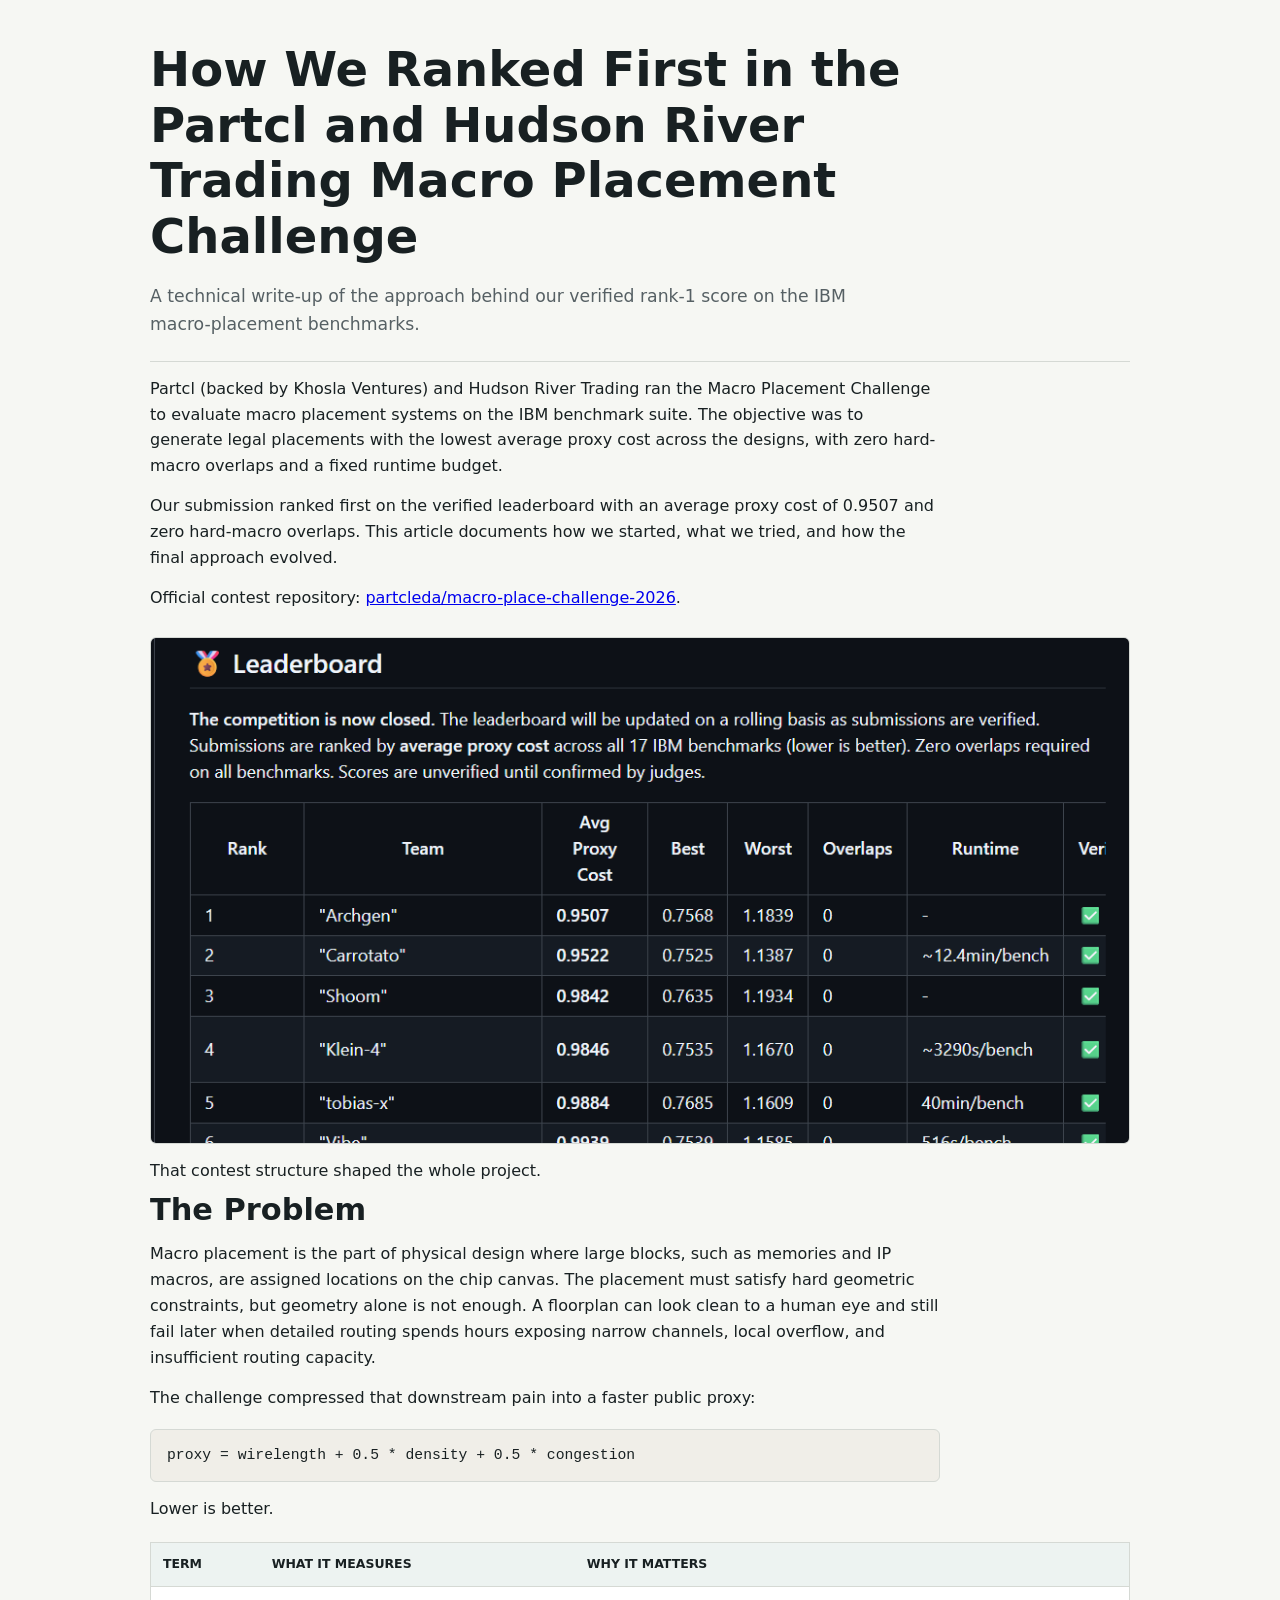
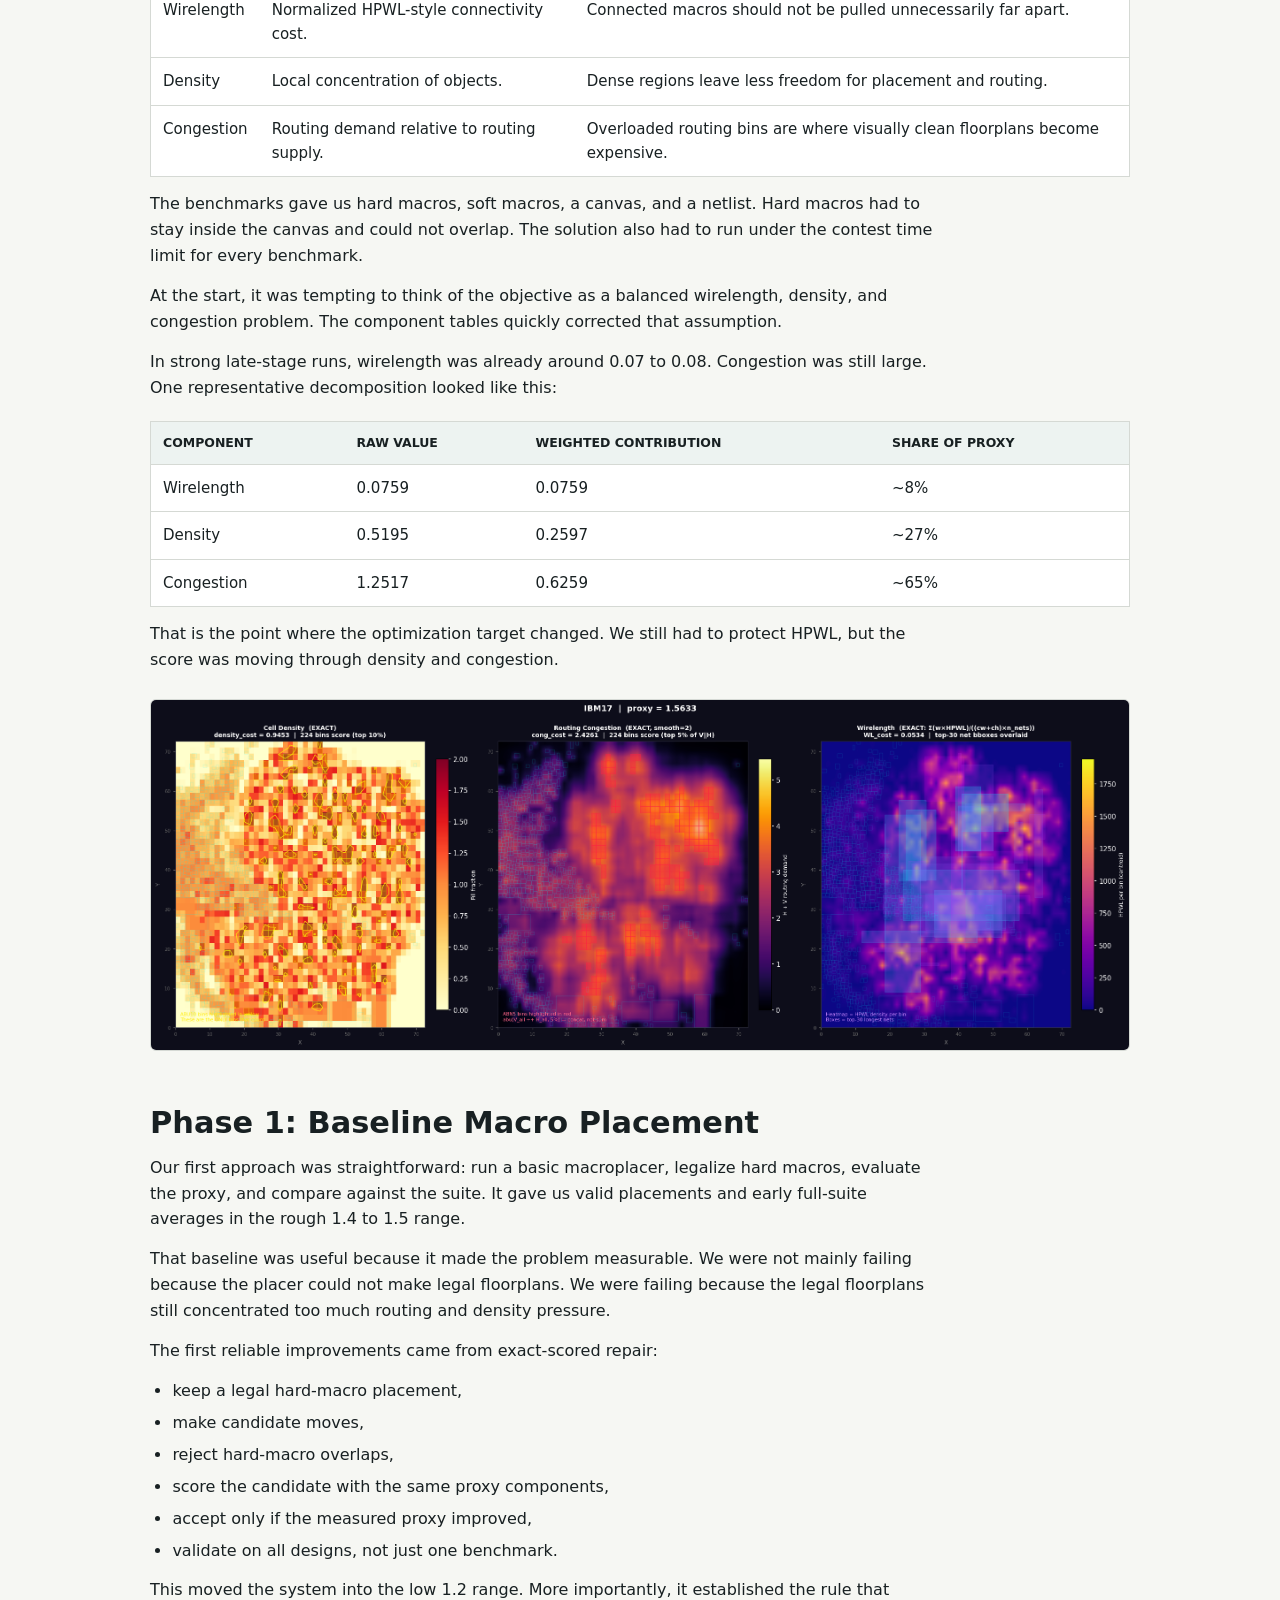
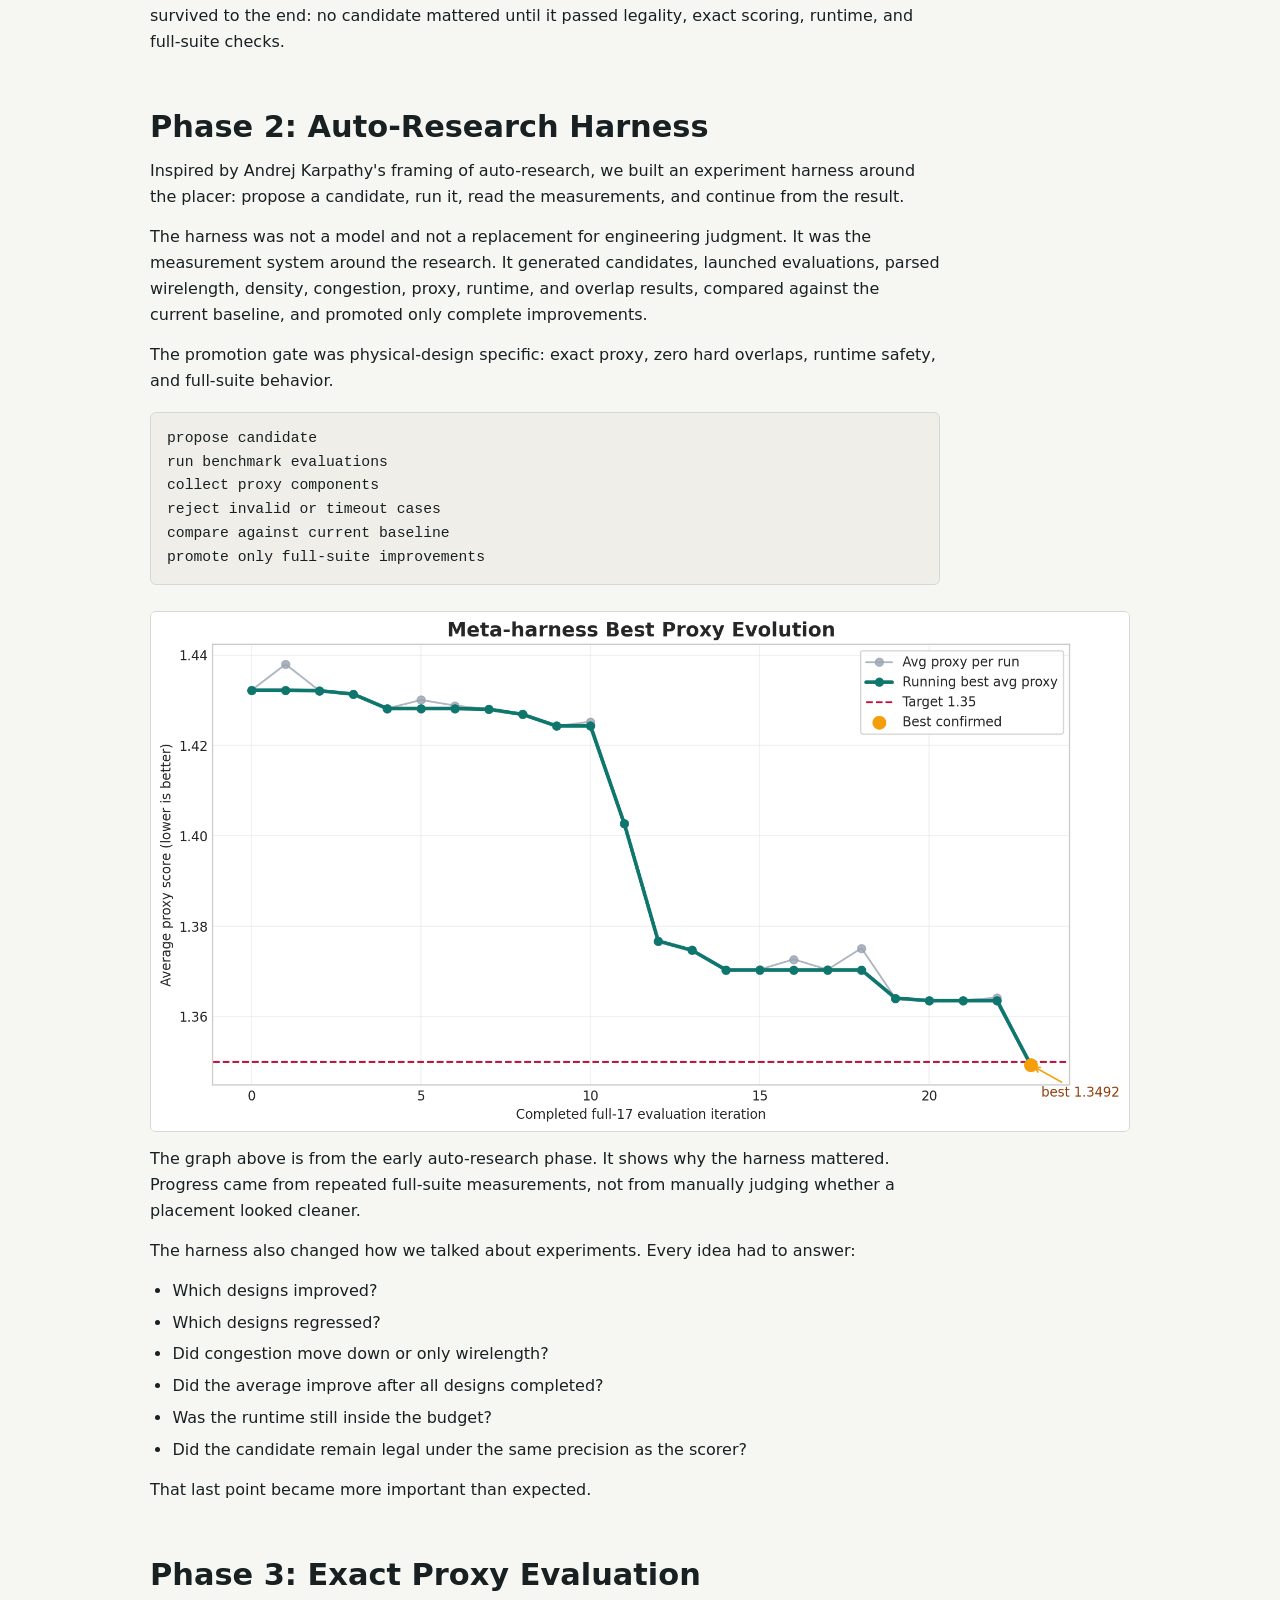
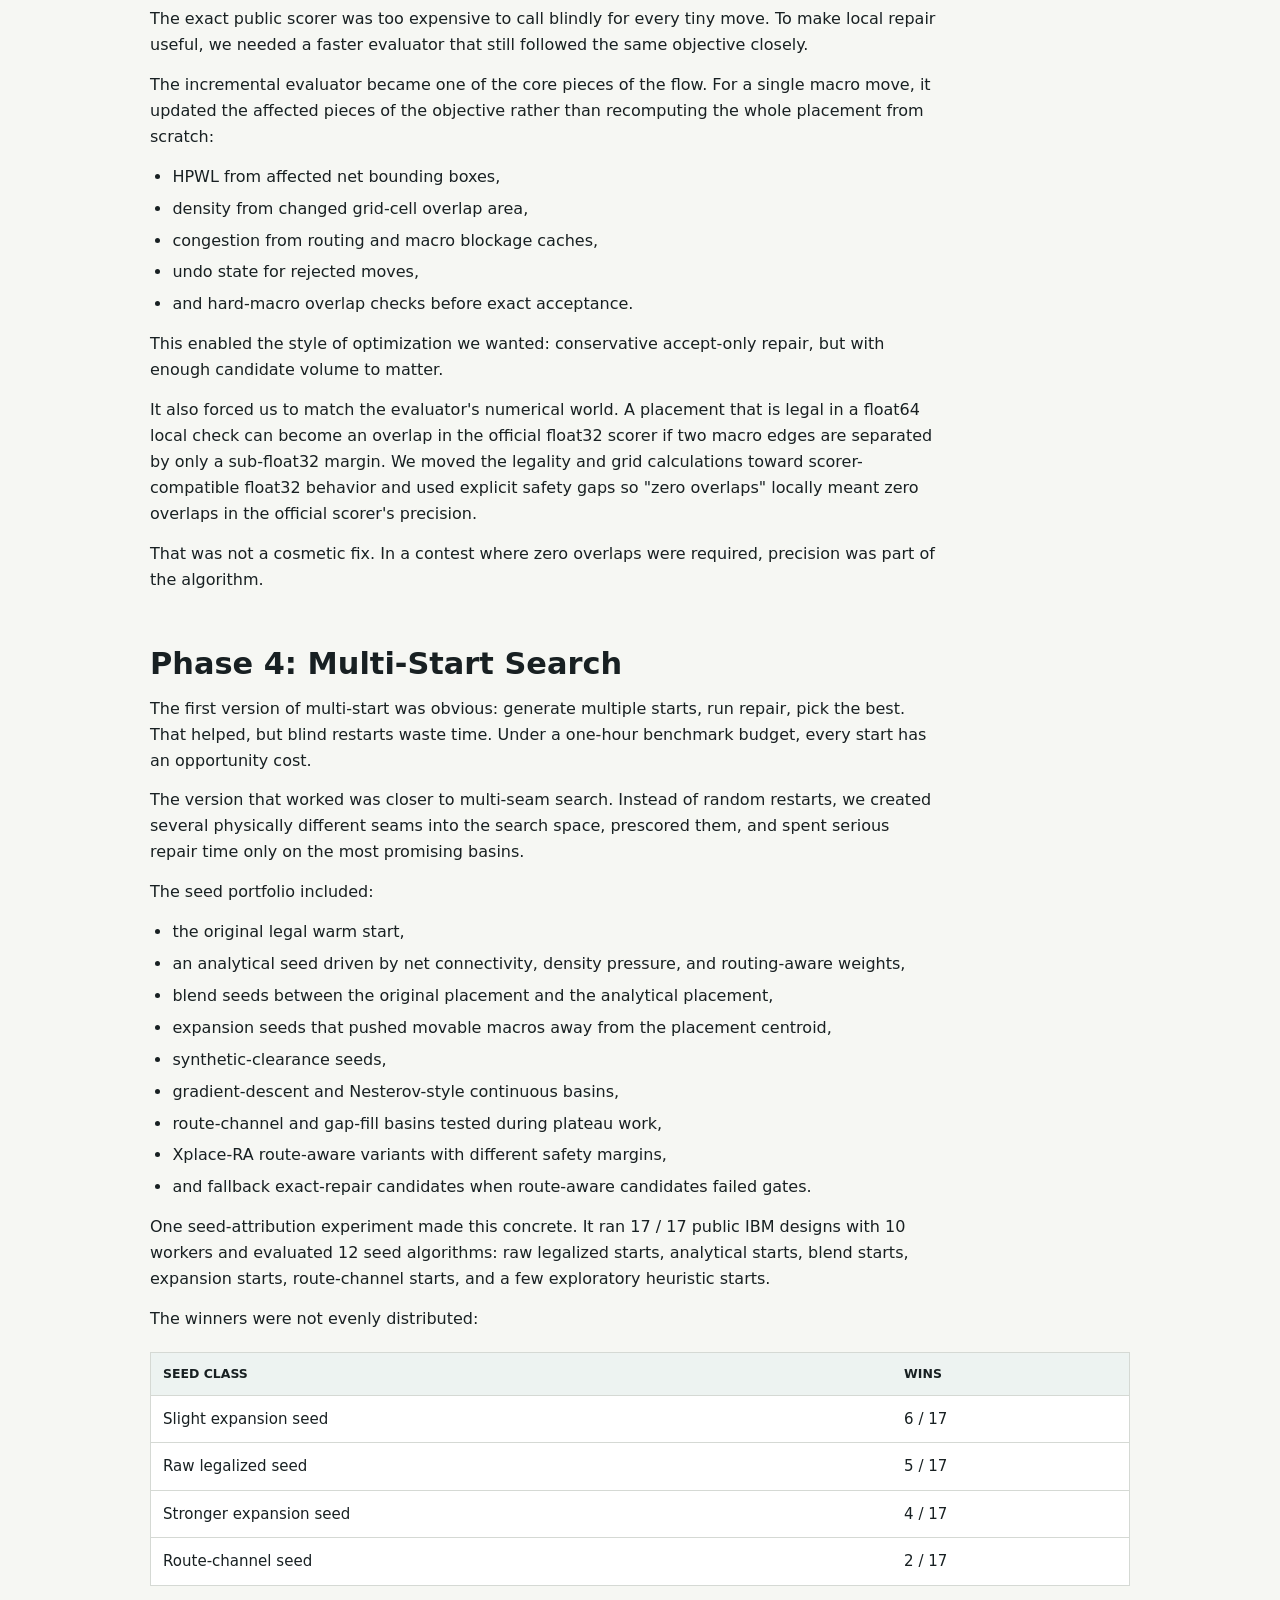
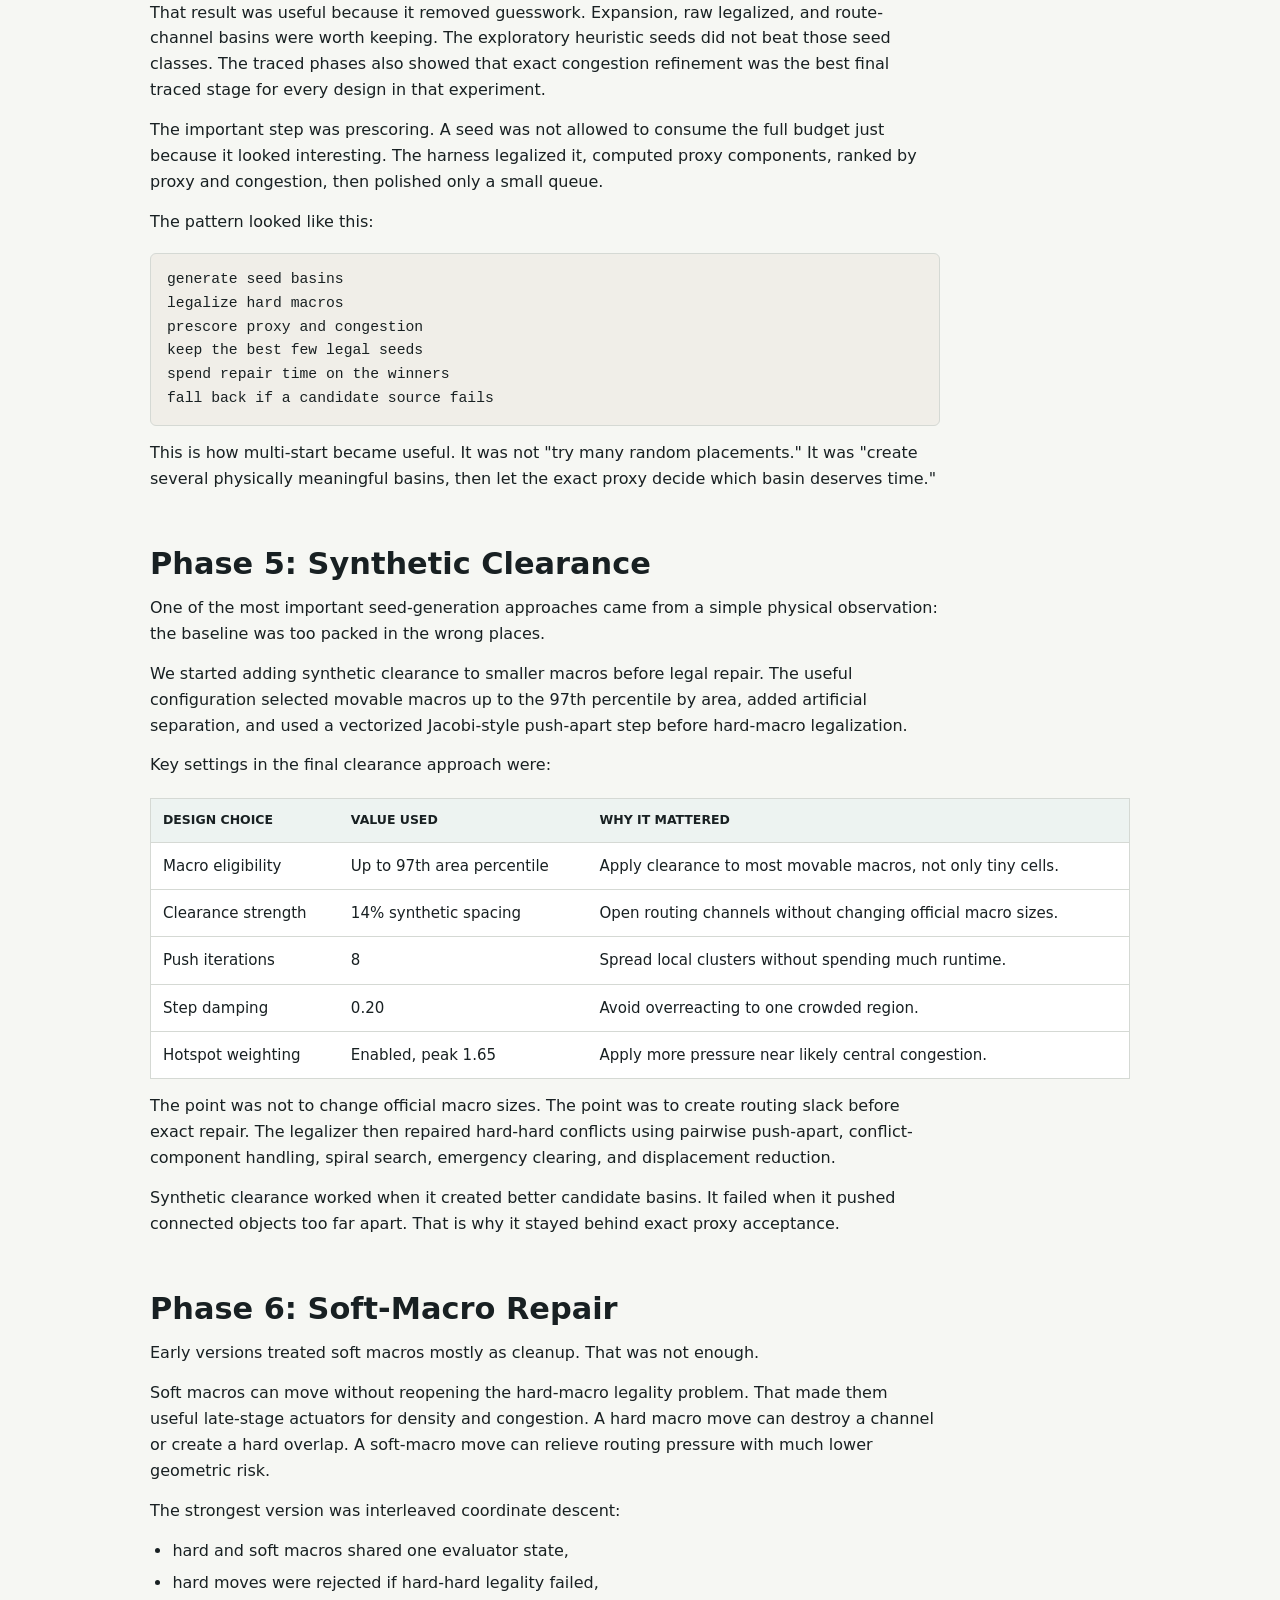
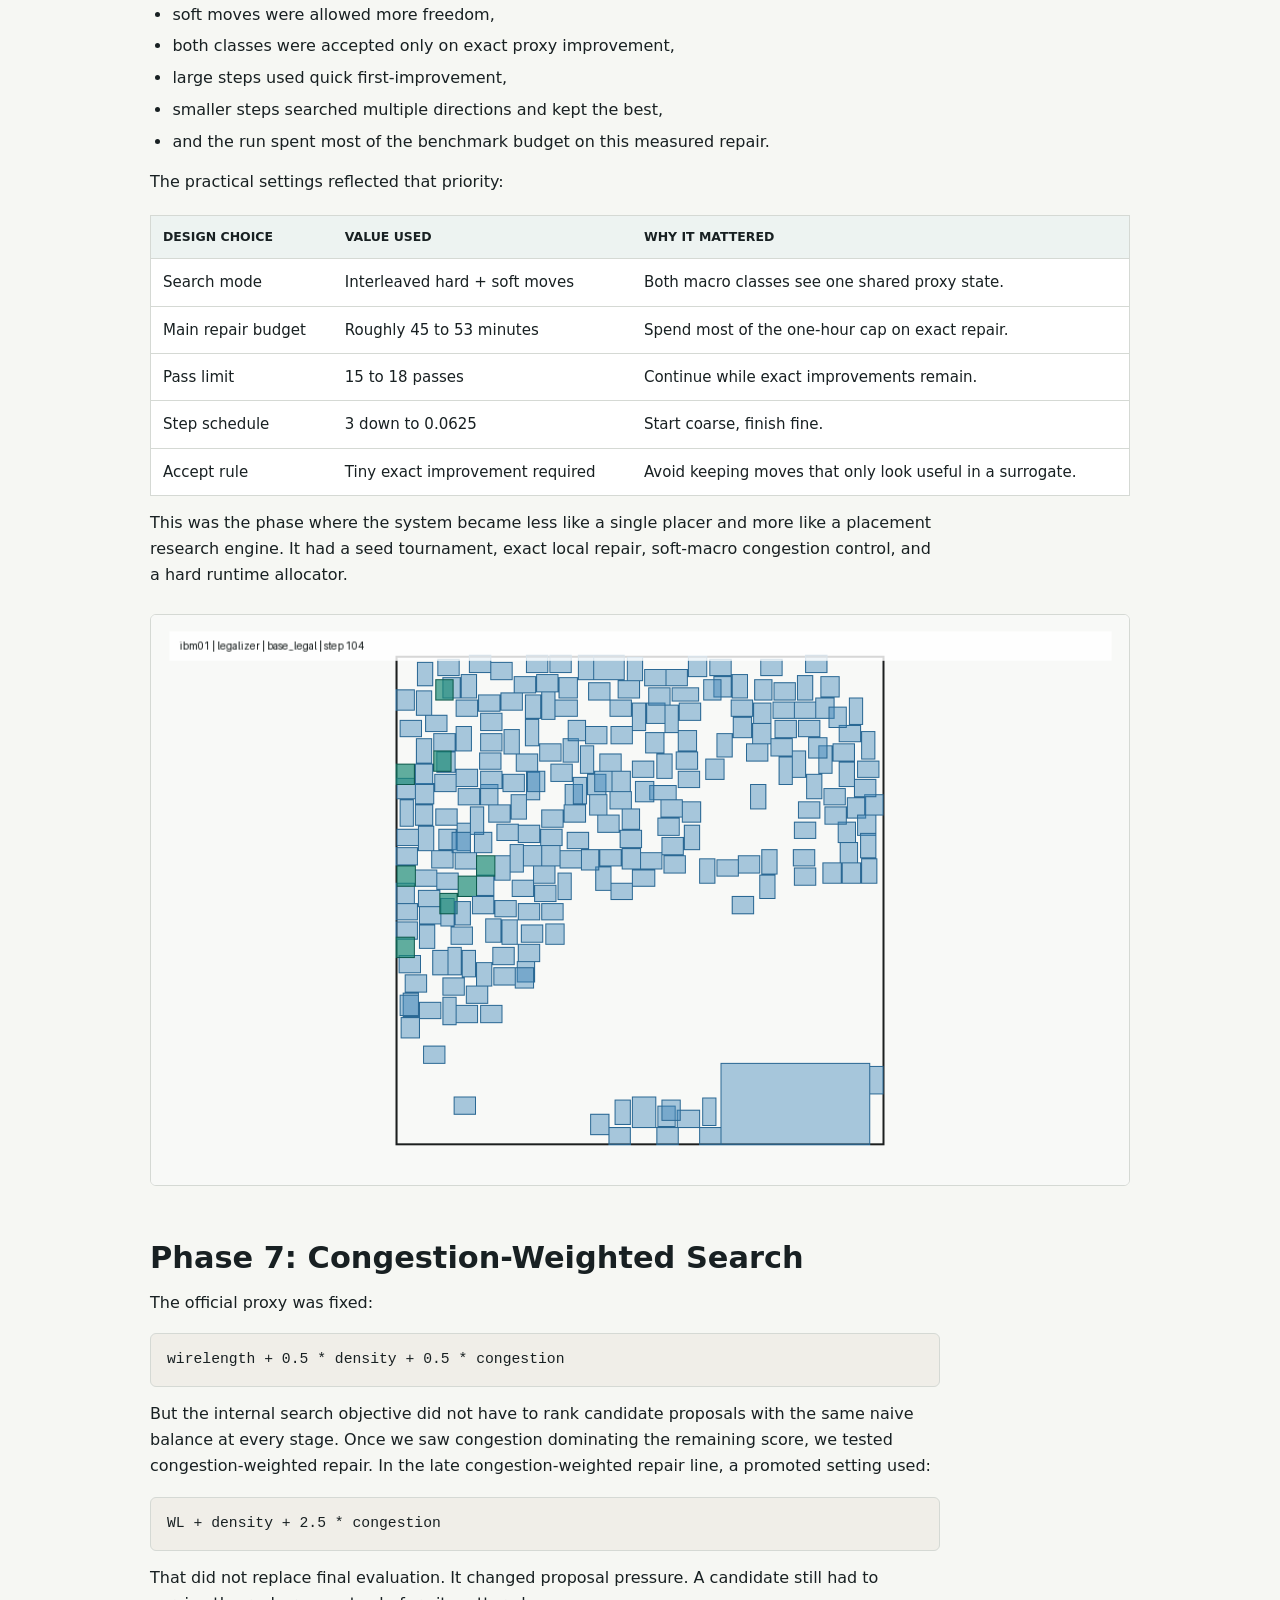
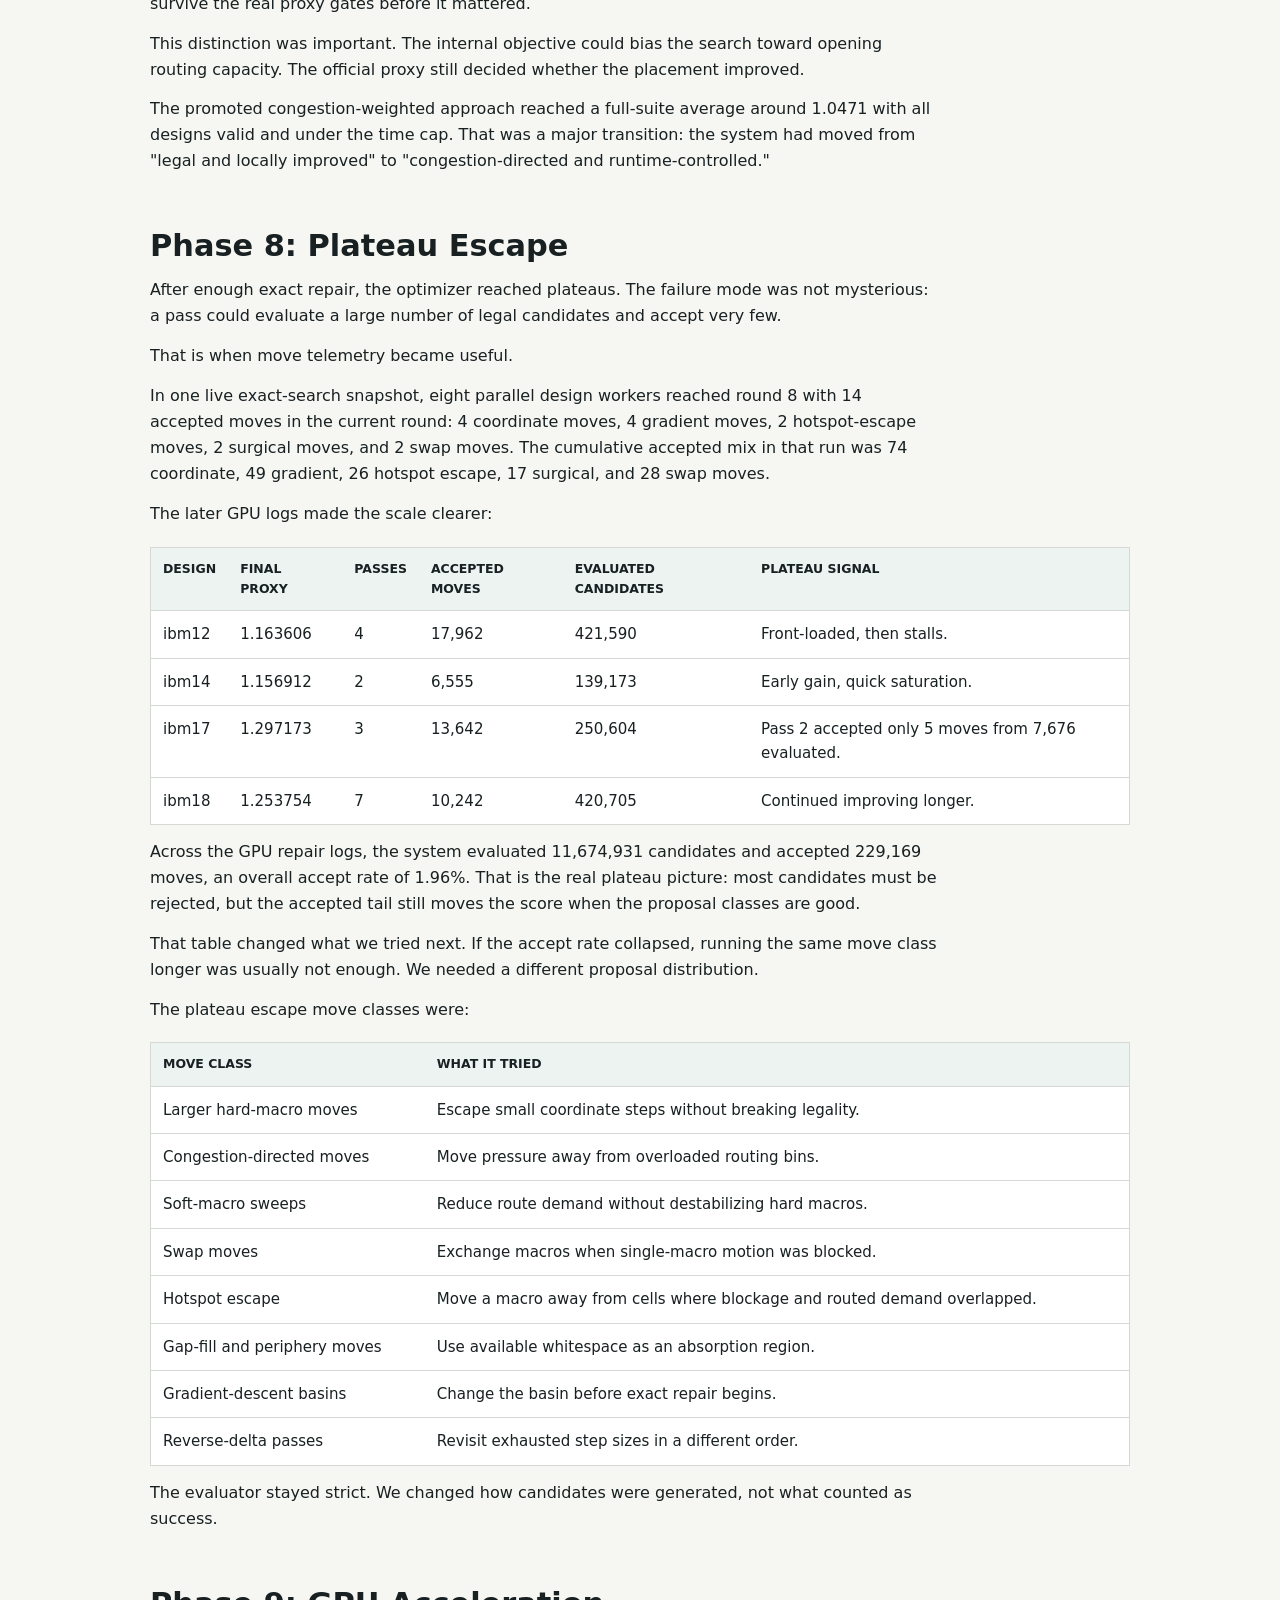
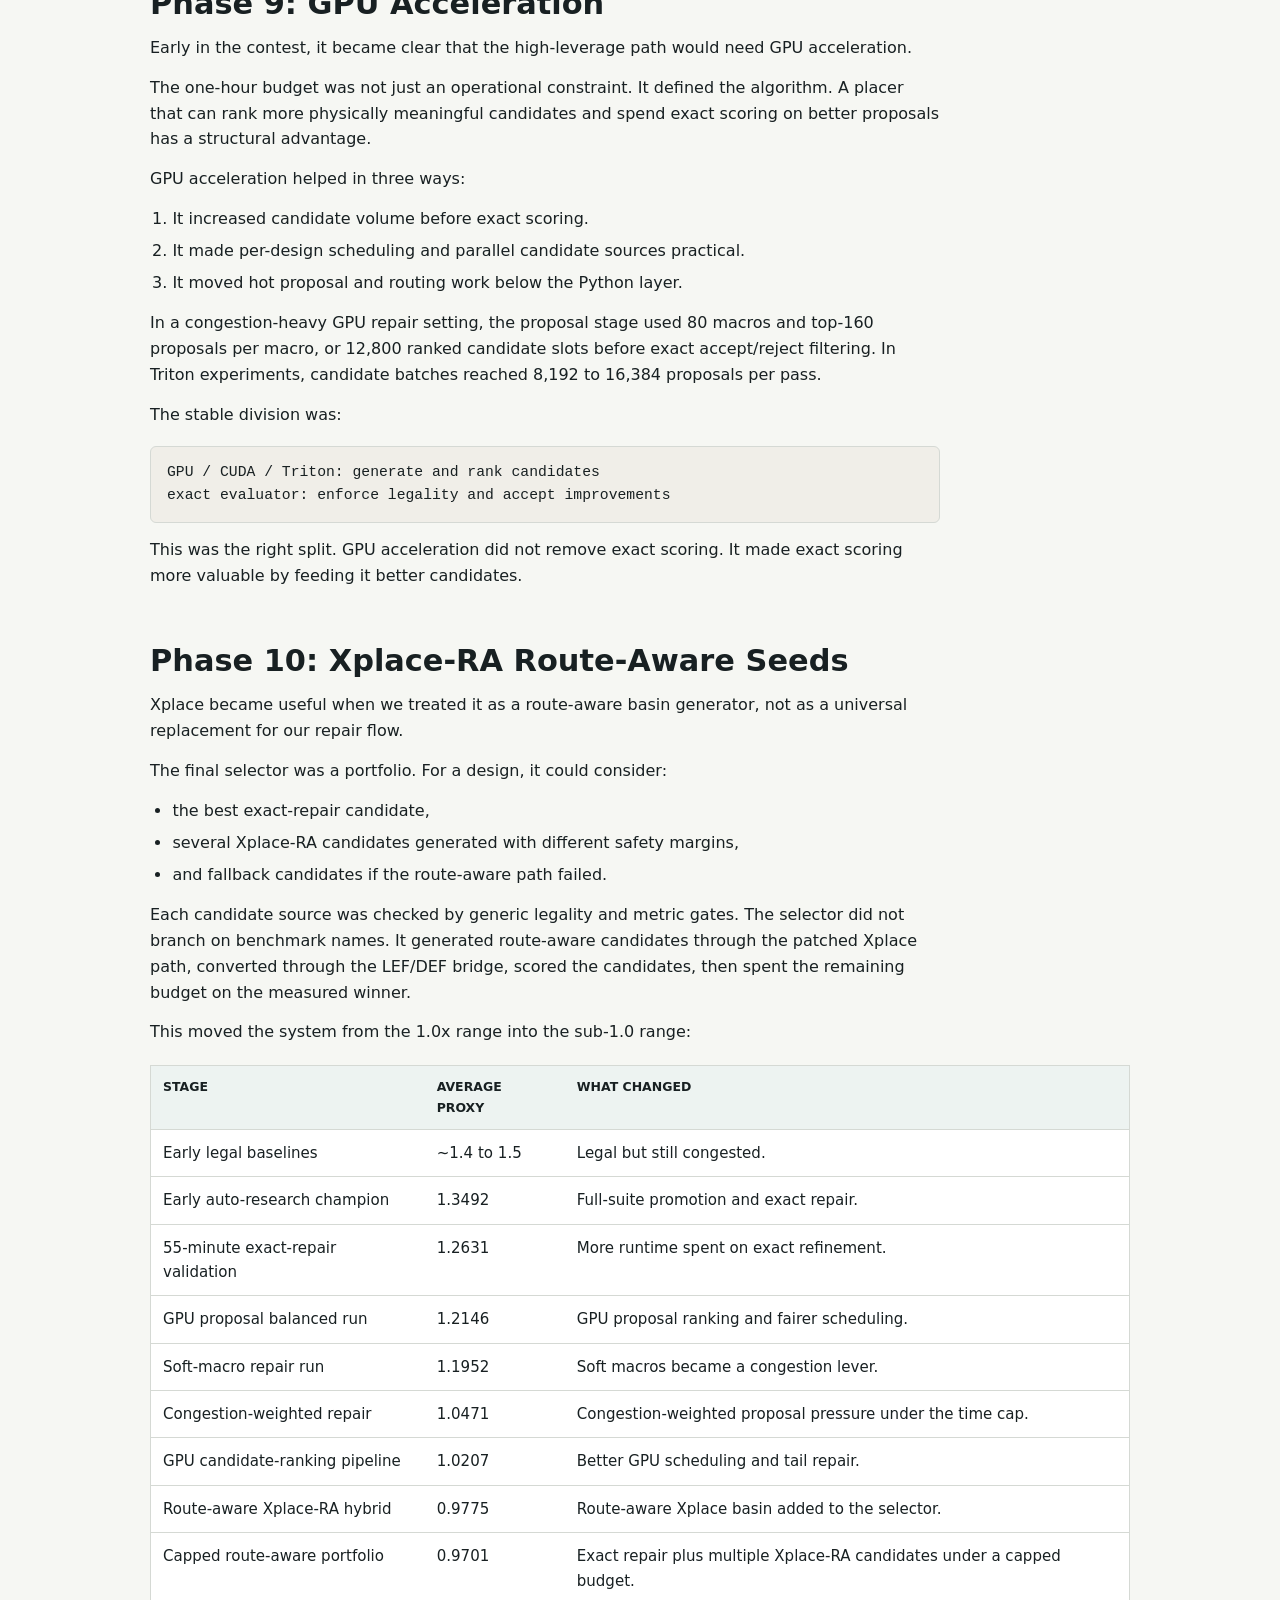
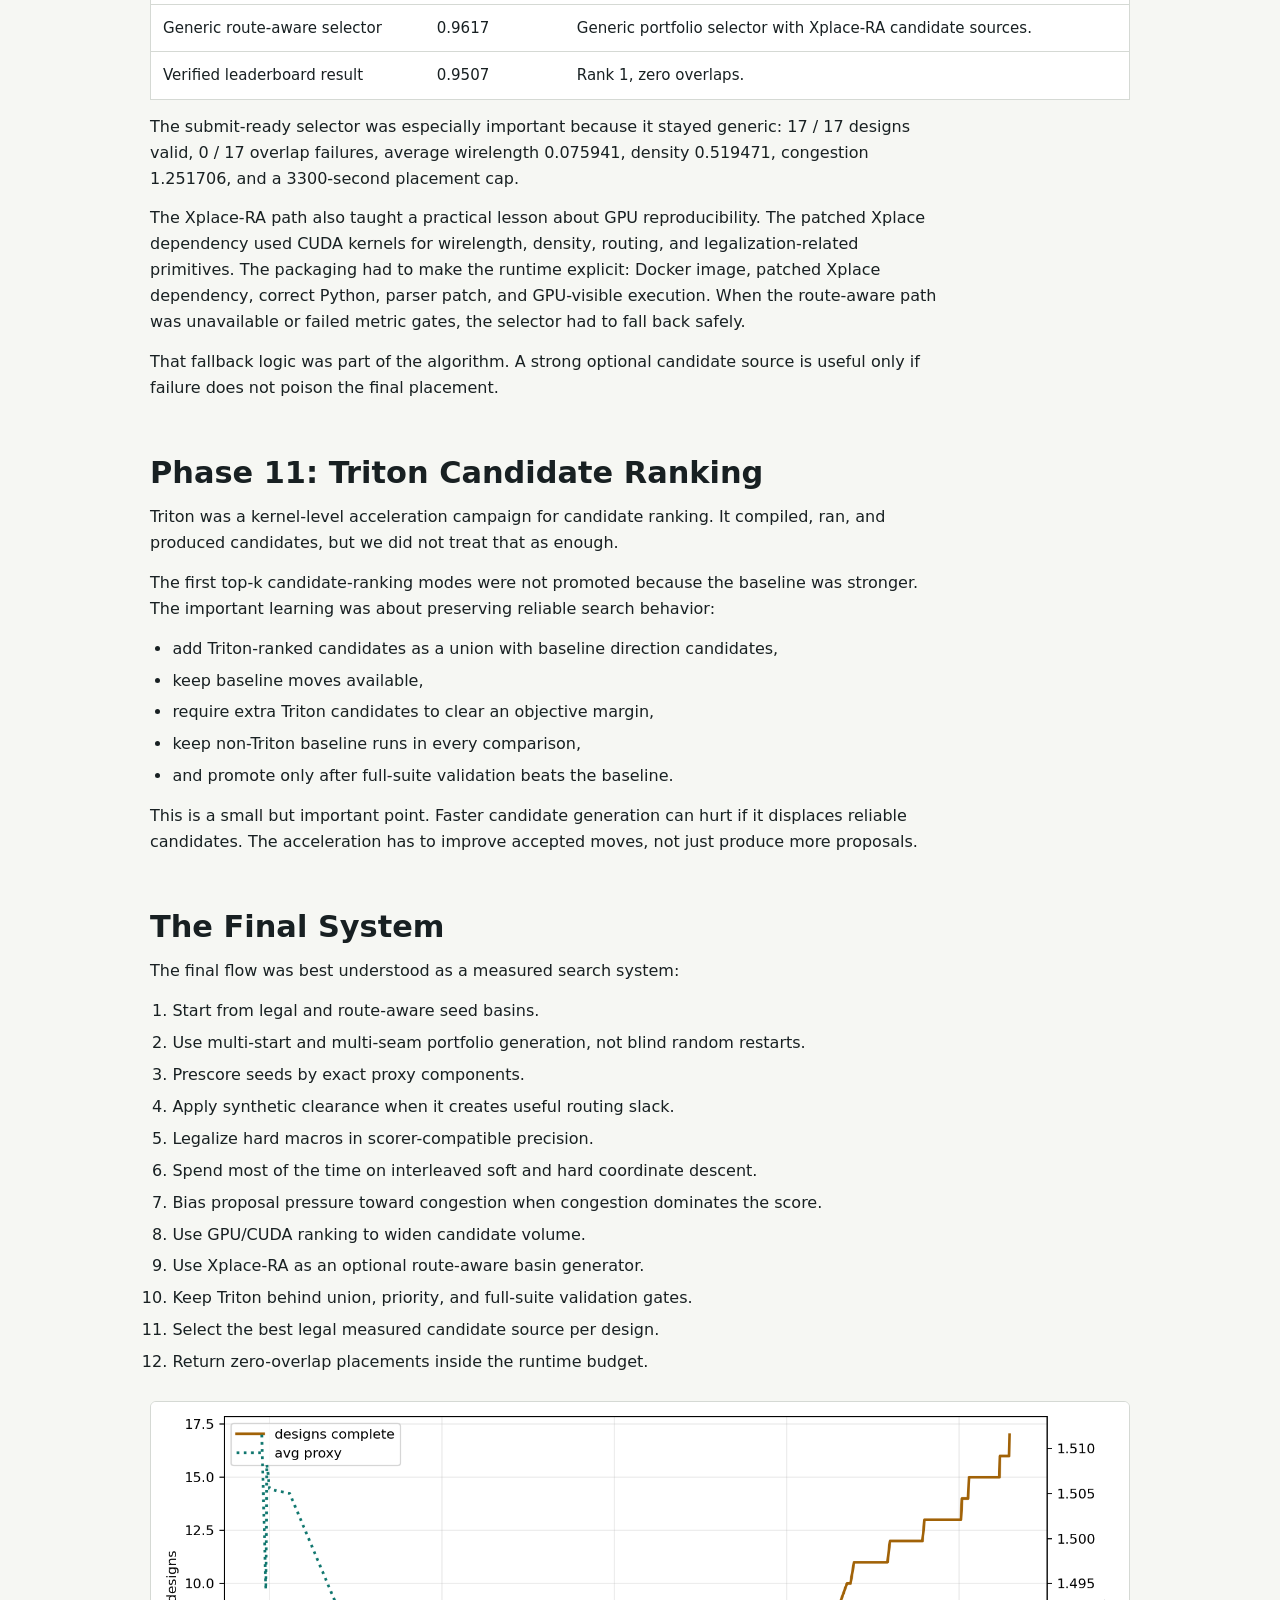
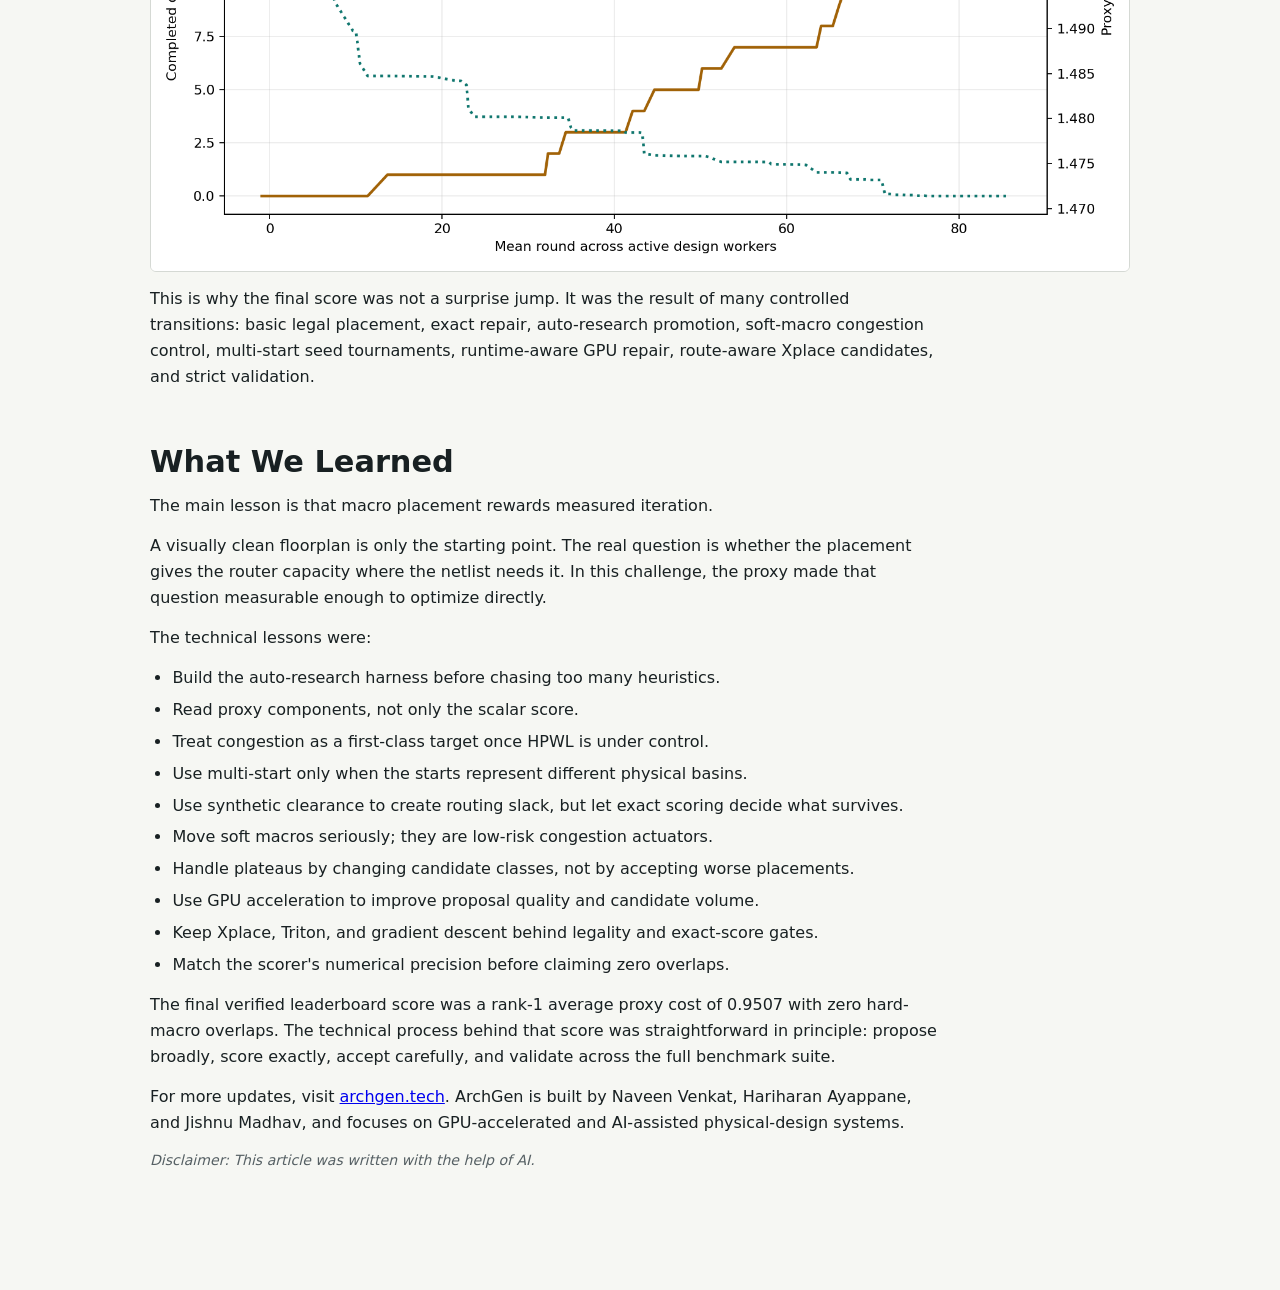
==== index.html @ 22c04353 "Add ArchGen footer and disclaimer styling" ====
<!doctype html>
<html lang="en">
  <head>
    <meta charset="utf-8" />
    <meta name="viewport" content="width=device-width, initial-scale=1" />
    <title>Ranked First in the Partcl and Hudson River Trading Macro Placement Challenge</title>
    <meta
      name="description"
      content="A technical article on ranking first in the Partcl and Hudson River Trading Macro Placement Challenge with exact scoring, auto-research, congestion-first optimization, GPU acceleration, Xplace, and Triton."
    />
    <link rel="icon" href="data:," />
    <link rel="stylesheet" href="styles.css" />
  </head>
  <body>
    <main class="page">
      <header class="article-header">
        <h1 id="article-title">Ranked First in the Partcl and Hudson River Trading Macro Placement Challenge</h1>
        <p class="subhead" id="article-subtitle"></p>
      </header>

      <article id="article-content">
        <p>Loading article...</p>
      </article>
    </main>

    <script>
      const markdownUrl = "article.md?v=team-footer";

      function escapeHtml(value) {
        return value
          .replaceAll("&", "&amp;")
          .replaceAll("<", "&lt;")
          .replaceAll(">", "&gt;");
      }

      function slugify(value) {
        return value
          .toLowerCase()
          .replace(/[^a-z0-9]+/g, "-")
          .replace(/^-|-$/g, "");
      }

      function renderInline(value) {
        return escapeHtml(value)
          .replace(
            /\[([^\]]+)\]\((https?:\/\/[^)\s]+)\)/g,
            '<a href="$2" target="_blank" rel="noopener noreferrer">$1</a>'
          )
          .replace(/`([^`]+)`/g, "<code>$1</code>")
          .replace(/\*\*([^*]+)\*\*/g, "<strong>$1</strong>")
          .replace(/_([^_]+)_/g, "<em>$1</em>");
      }

      function imageSrc(src) {
        return src.replace(
          /^D:\/startup\/MP-contest\/docs\/substack_assets\//,
          "substack_assets/"
        );
      }

      function renderMarkdown(markdown) {
        const lines = markdown.split(/\r?\n/);
        const titleLine = lines.find((line) => line.startsWith("# "));
        const subtitleLine = lines.find((line) => /^_.*_$/.test(line.trim()));
        const title = titleLine ? titleLine.replace(/^#\s+/, "").trim() : "Article";
        const subtitle = subtitleLine
          ? subtitleLine.trim().replace(/^_/, "").replace(/_$/, "")
          : "";
        const bodyLines = lines.slice(4);

        document.title = title;
        document.getElementById("article-title").textContent = title;
        document.getElementById("article-subtitle").textContent = subtitle;

        const blocks = [];
        let index = 0;

        while (index < bodyLines.length) {
          const line = bodyLines[index];

          if (!line.trim()) {
            index += 1;
            continue;
          }

          if (line.startsWith("## ")) {
            const text = line.replace(/^##\s+/, "").trim();
            blocks.push(`<section id="${slugify(text)}"><h2>${renderInline(text)}</h2>`);
            index += 1;
            continue;
          }

          if (line.startsWith("```")) {
            const codeLines = [];
            index += 1;
            while (index < bodyLines.length && !bodyLines[index].startsWith("```")) {
              codeLines.push(bodyLines[index]);
              index += 1;
            }
            if (index < bodyLines.length) index += 1;
            blocks.push(`<pre><code>${escapeHtml(codeLines.join("\n"))}</code></pre>`);
            continue;
          }

          if (/^!\[/.test(line)) {
            const match = line.match(/^!\[([^\]]*)\]\(([^)]+)\)/);
            if (match) {
              blocks.push(
                `<figure><img src="${imageSrc(match[2])}" alt="${escapeHtml(match[1])}" /></figure>`
              );
            }
            index += 1;
            continue;
          }

          if (
            line.includes("|") &&
            index + 1 < bodyLines.length &&
            /^\s*\|?\s*:?-{3,}/.test(bodyLines[index + 1])
          ) {
            const rows = [];
            while (
              index < bodyLines.length &&
              bodyLines[index].includes("|") &&
              bodyLines[index].trim()
            ) {
              rows.push(bodyLines[index]);
              index += 1;
            }
            const cells = rows.map((row) =>
              row
                .trim()
                .replace(/^\|/, "")
                .replace(/\|$/, "")
                .split("|")
                .map((cell) => cell.trim())
            );
            const header = cells[0] || [];
            const body = cells.slice(2);
            blocks.push(
              `<table><thead><tr>${header
                .map((cell) => `<th>${renderInline(cell)}</th>`)
                .join("")}</tr></thead><tbody>${body
                .map(
                  (row) =>
                    `<tr>${row
                      .map((cell) => `<td>${renderInline(cell)}</td>`)
                      .join("")}</tr>`
                )
                .join("")}</tbody></table>`
            );
            continue;
          }

          if (/^-\s+/.test(line)) {
            const items = [];
            while (index < bodyLines.length && /^-\s+/.test(bodyLines[index])) {
              items.push(bodyLines[index].replace(/^-\s+/, "").trim());
              index += 1;
            }
            blocks.push(`<ul>${items.map((item) => `<li>${renderInline(item)}</li>`).join("")}</ul>`);
            continue;
          }

          if (/^\d+\.\s+/.test(line)) {
            const items = [];
            while (index < bodyLines.length && /^\d+\.\s+/.test(bodyLines[index])) {
              items.push(bodyLines[index].replace(/^\d+\.\s+/, "").trim());
              index += 1;
            }
            blocks.push(`<ol>${items.map((item) => `<li>${renderInline(item)}</li>`).join("")}</ol>`);
            continue;
          }

          const paragraph = [];
          while (
            index < bodyLines.length &&
            bodyLines[index].trim() &&
            !bodyLines[index].startsWith("## ") &&
            !bodyLines[index].startsWith("```") &&
            !/^!\[/.test(bodyLines[index]) &&
            !/^-\s+/.test(bodyLines[index]) &&
            !/^\d+\.\s+/.test(bodyLines[index]) &&
            !(
              bodyLines[index].includes("|") &&
              index + 1 < bodyLines.length &&
              /^\s*\|?\s*:?-{3,}/.test(bodyLines[index + 1])
            )
          ) {
            paragraph.push(bodyLines[index].trim());
            index += 1;
          }
          const paragraphText = paragraph.join(" ");
          const paragraphClass = paragraphText.includes("Disclaimer:") ? ' class="disclaimer"' : "";
          blocks.push(`<p${paragraphClass}>${renderInline(paragraphText)}</p>`);
        }

        return blocks.join("\n").replace(/\n<section /g, "\n</section>\n<section ") + "\n</section>";
      }

      fetch(markdownUrl)
        .then((response) => {
          if (!response.ok) throw new Error(`Unable to load article: ${response.status}`);
          return response.text();
        })
        .then((markdown) => {
          document.getElementById("article-content").innerHTML = renderMarkdown(markdown);
        })
        .catch((error) => {
          document.getElementById("article-content").innerHTML =
            `<p class="error">${escapeHtml(error.message)}</p>`;
        });
    </script>
  </body>
</html>
---- styles.css ----
:root {
  --bg: #f6f7f3;
  --text: #182022;
  --muted: #566064;
  --line: #d5d9d4;
  --panel: #ffffff;
  --soft: #edf3f1;
  --accent: #0f766e;
  --code: #f0eee8;
}

* {
  box-sizing: border-box;
}

html {
  scroll-behavior: smooth;
}

body {
  margin: 0;
  background: var(--bg);
  color: var(--text);
  font-family:
    Inter,
    ui-sans-serif,
    system-ui,
    -apple-system,
    BlinkMacSystemFont,
    "Segoe UI",
    sans-serif;
  line-height: 1.62;
}

.page {
  width: min(980px, calc(100% - 36px));
  margin: 0 auto;
  padding: 42px 0 72px;
}

.article-header {
  padding-bottom: 22px;
  border-bottom: 1px solid var(--line);
}

.label {
  margin: 0 0 10px;
  color: var(--accent);
  font-size: 0.82rem;
  font-weight: 800;
  letter-spacing: 0;
  text-transform: uppercase;
}

h1,
h2,
h3 {
  margin: 0;
  letter-spacing: 0;
  line-height: 1.16;
}

h1 {
  max-width: 820px;
  font-size: 3rem;
}

h2 {
  margin-bottom: 14px;
  font-size: 1.9rem;
}

h3 {
  margin: 28px 0 8px;
  font-size: 1.22rem;
}

.subhead {
  max-width: 760px;
  margin: 18px 0 0;
  color: var(--muted);
  font-size: 1.08rem;
}

.lede {
  max-width: 760px;
  margin-top: 0;
  font-size: 1.42rem;
  font-weight: 760;
  line-height: 1.42;
}

.toc {
  position: sticky;
  top: 0;
  z-index: 2;
  display: flex;
  gap: 8px;
  flex-wrap: wrap;
  margin: 0 0 34px;
  padding: 14px 0;
  background: rgba(246, 247, 243, 0.96);
  border-bottom: 1px solid var(--line);
}

.toc a {
  display: inline-flex;
  min-height: 34px;
  align-items: center;
  padding: 5px 10px;
  border: 1px solid var(--line);
  border-radius: 6px;
  background: var(--panel);
  color: var(--text);
  font-size: 0.9rem;
  font-weight: 700;
  text-decoration: none;
}

.toc a:hover {
  border-color: var(--accent);
  color: var(--accent);
}

section {
  margin: 0 0 46px;
  padding-top: 8px;
}

p {
  max-width: 790px;
  margin: 14px 0 0;
  font-size: 1rem;
}

.disclaimer {
  color: var(--muted);
  font-size: 0.88rem;
  font-style: italic;
}

ul,
ol {
  max-width: 790px;
  margin: 14px 0 0;
  padding-left: 1.4rem;
}

li + li {
  margin-top: 6px;
}

figure {
  margin: 26px 0 0;
}

img {
  display: block;
  width: 100%;
  max-height: 650px;
  object-fit: contain;
  border: 1px solid var(--line);
  border-radius: 6px;
  background: var(--panel);
}

figcaption {
  max-width: 820px;
  margin-top: 8px;
  color: var(--muted);
  font-size: 0.9rem;
}

pre {
  max-width: 790px;
  margin: 18px 0 0;
  padding: 14px 16px;
  overflow-x: auto;
  border: 1px solid var(--line);
  border-radius: 6px;
  background: var(--code);
}

code {
  font-family:
    "Cascadia Code",
    Consolas,
    "Liberation Mono",
    monospace;
  font-size: 0.92em;
}

table {
  width: 100%;
  margin: 20px 0 0;
  border-collapse: collapse;
  background: var(--panel);
  border: 1px solid var(--line);
  font-size: 0.94rem;
}

th,
td {
  padding: 11px 12px;
  border-bottom: 1px solid var(--line);
  text-align: left;
  vertical-align: top;
}

th {
  background: var(--soft);
  font-size: 0.78rem;
  text-transform: uppercase;
}

tbody tr:last-child td {
  border-bottom: 0;
}

strong {
  font-weight: 800;
}

@media (max-width: 720px) {
  .page {
    width: min(100% - 24px, 680px);
    padding-top: 28px;
  }

  h1 {
    font-size: 2.15rem;
  }

  h2 {
    font-size: 1.55rem;
  }

  .toc {
    position: static;
    overflow-x: auto;
    flex-wrap: nowrap;
    padding-bottom: 12px;
  }

  .toc a {
    flex: 0 0 auto;
  }

  table {
    display: block;
    overflow-x: auto;
  }

  th,
  td {
    min-width: 150px;
  }
}
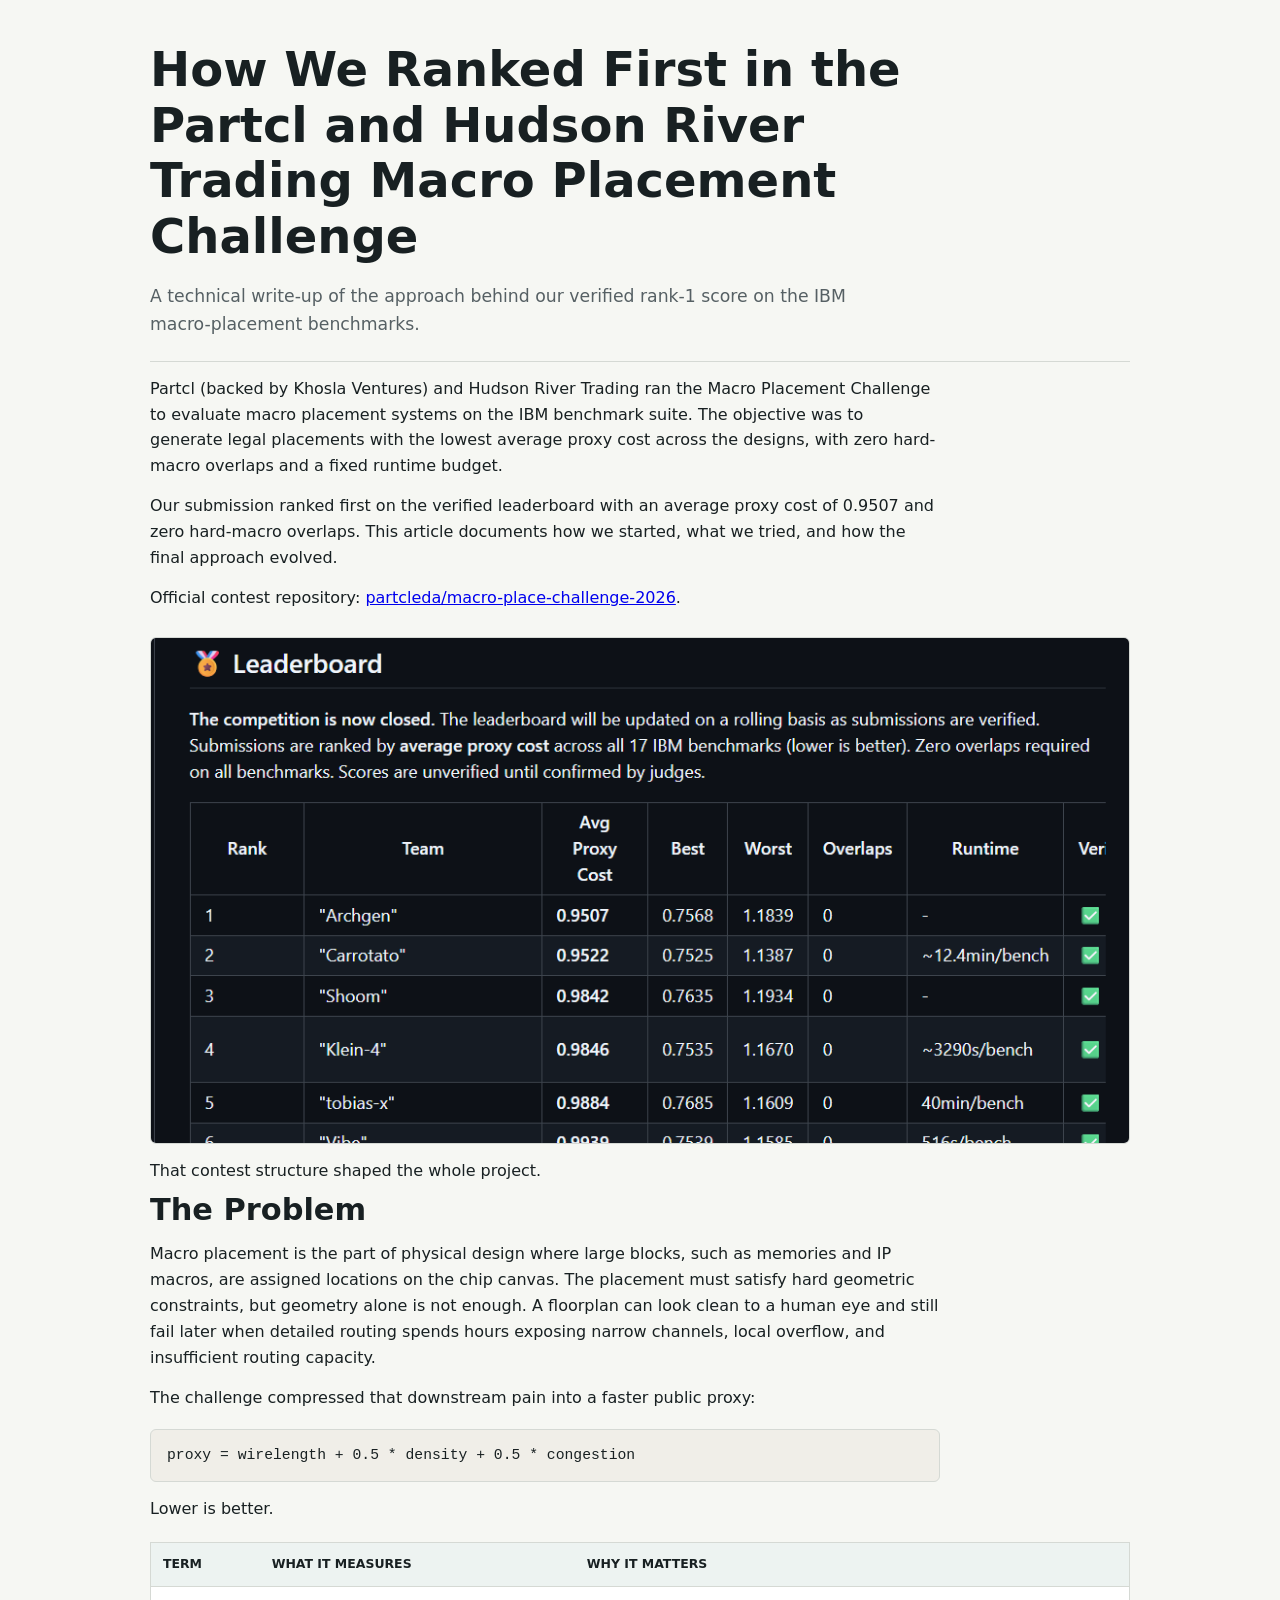
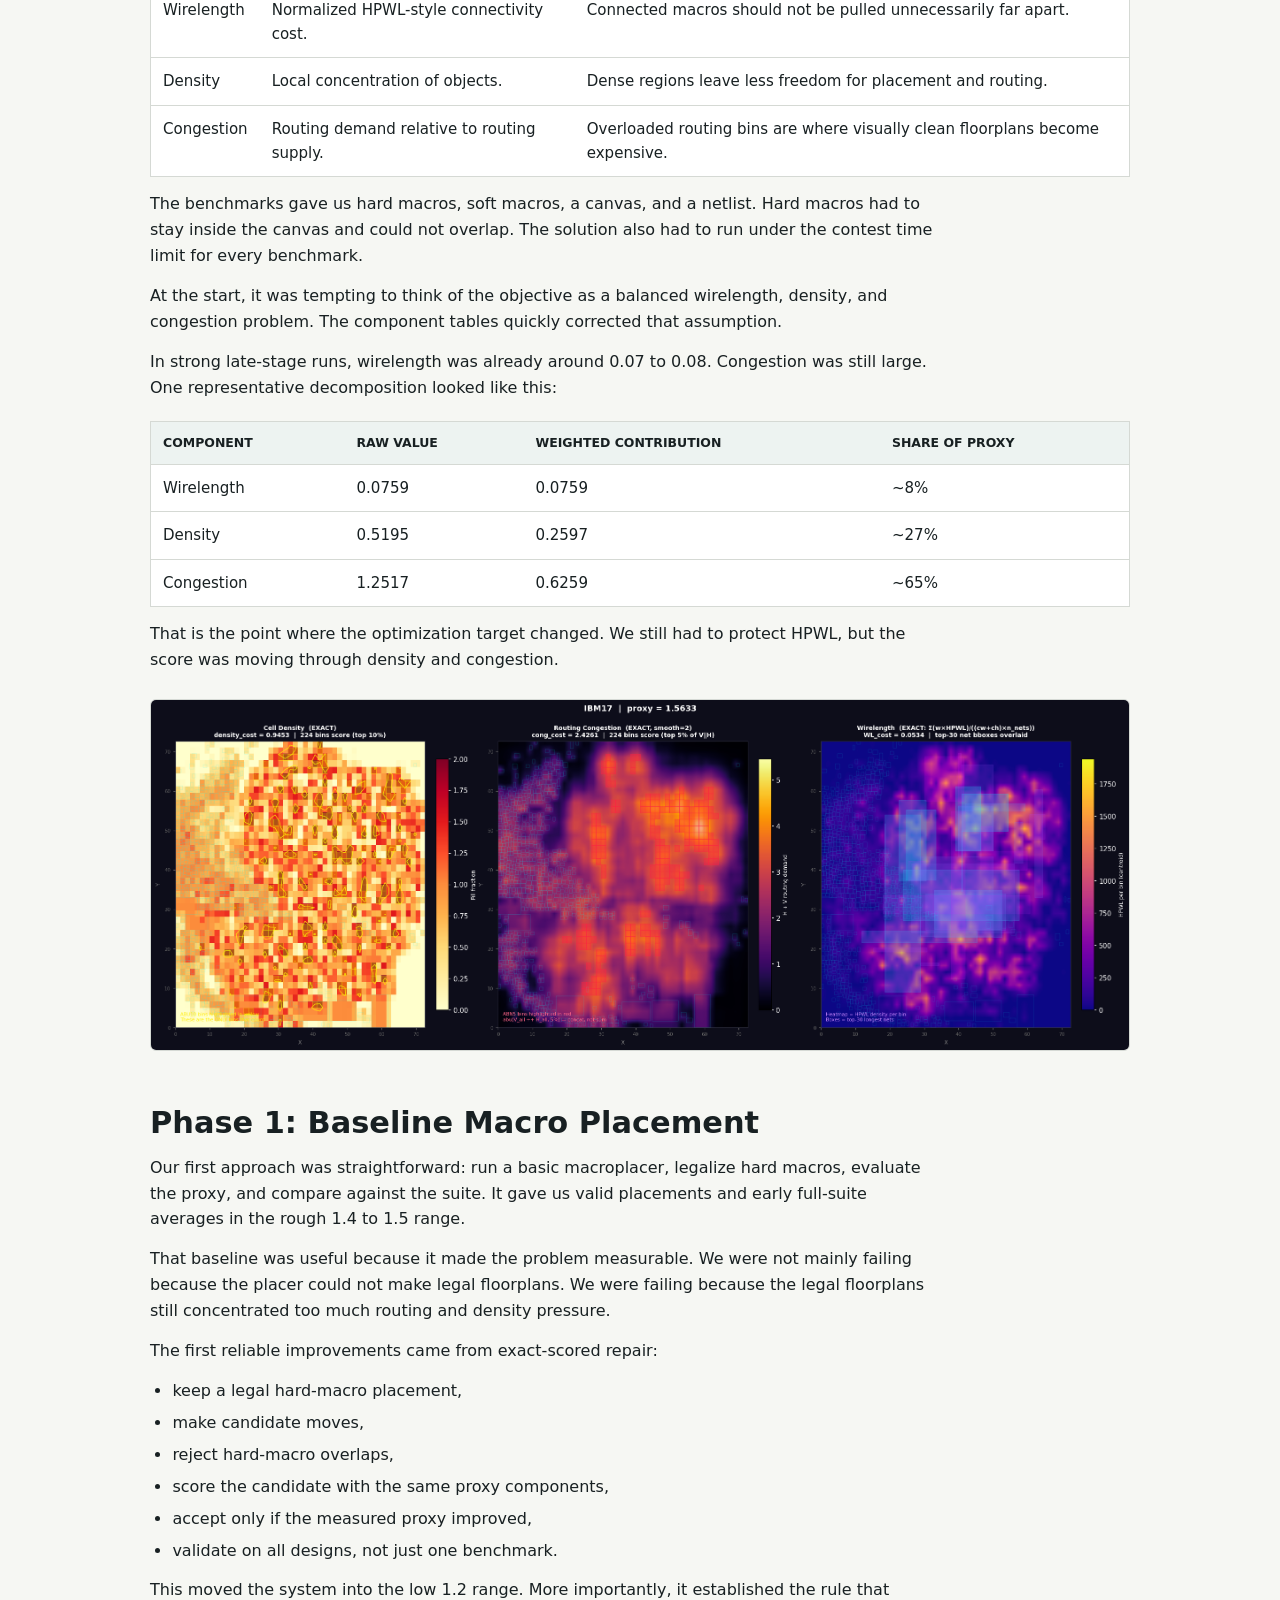
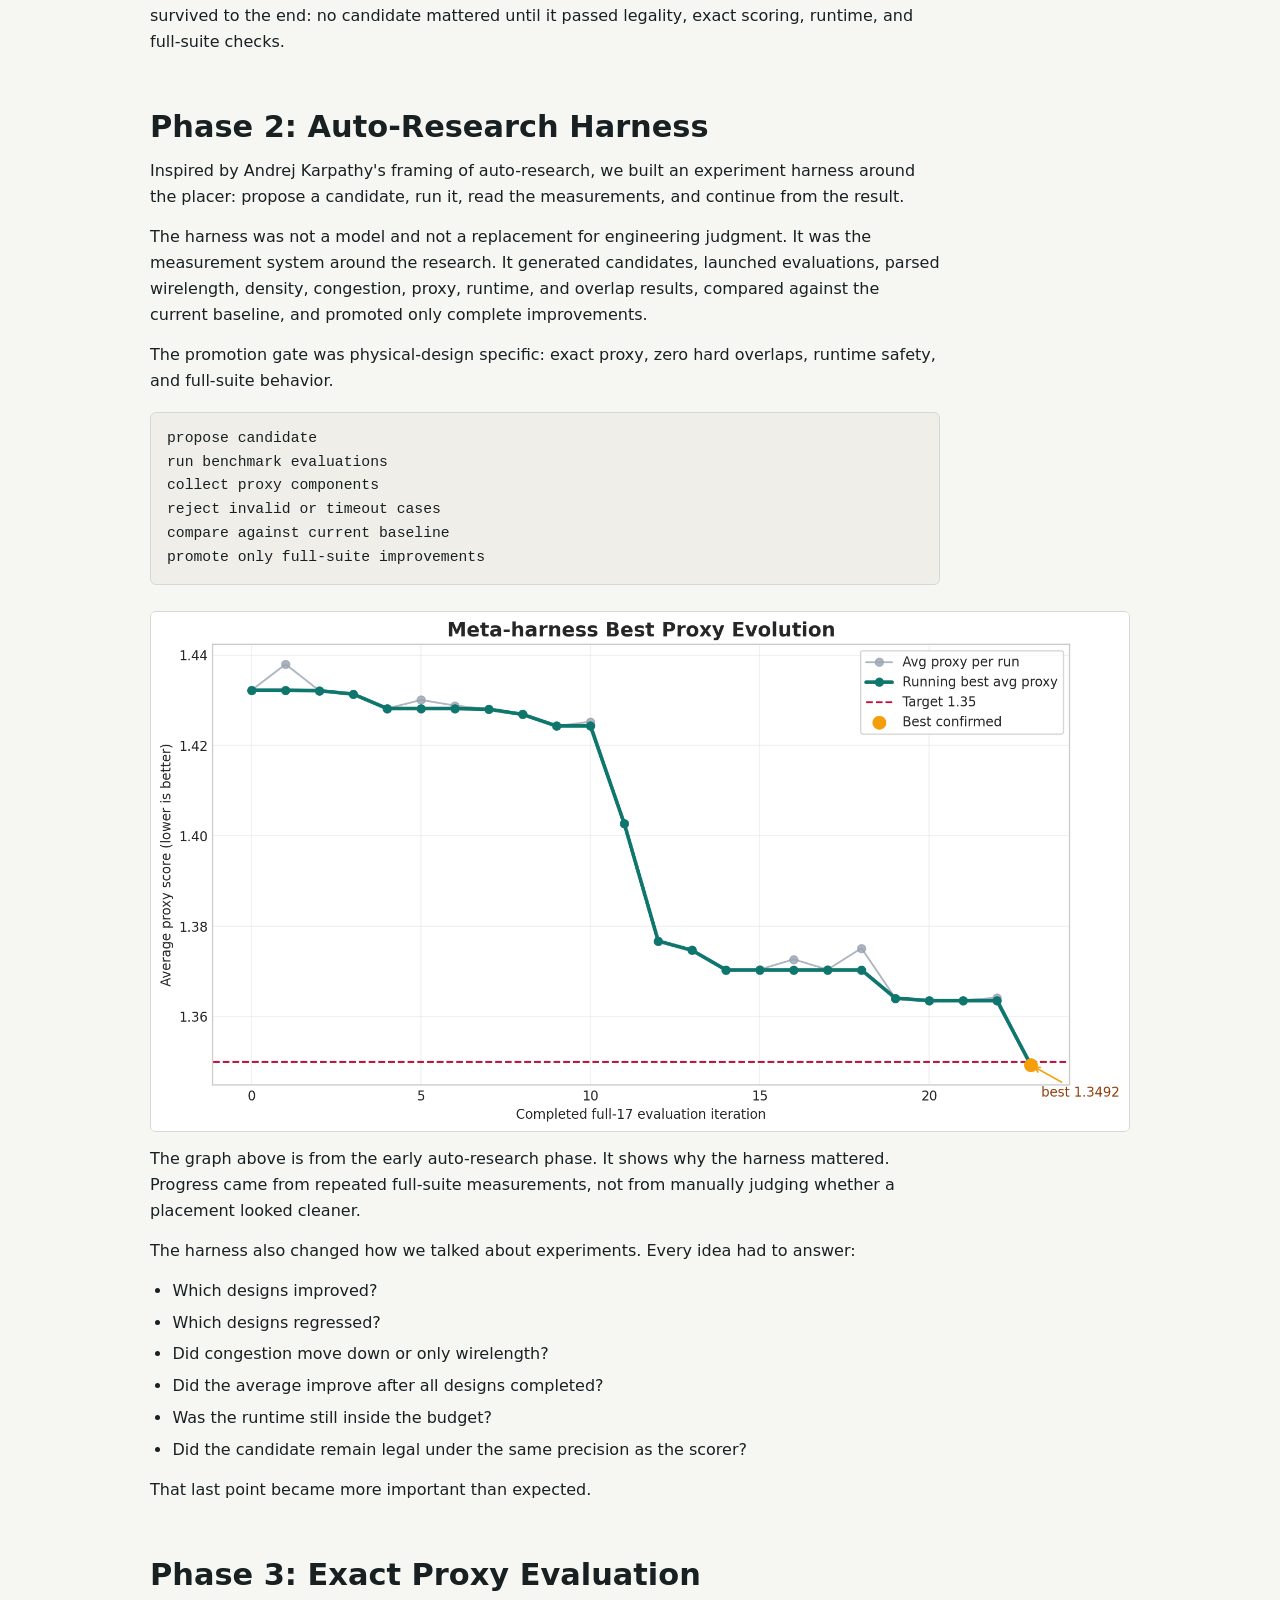
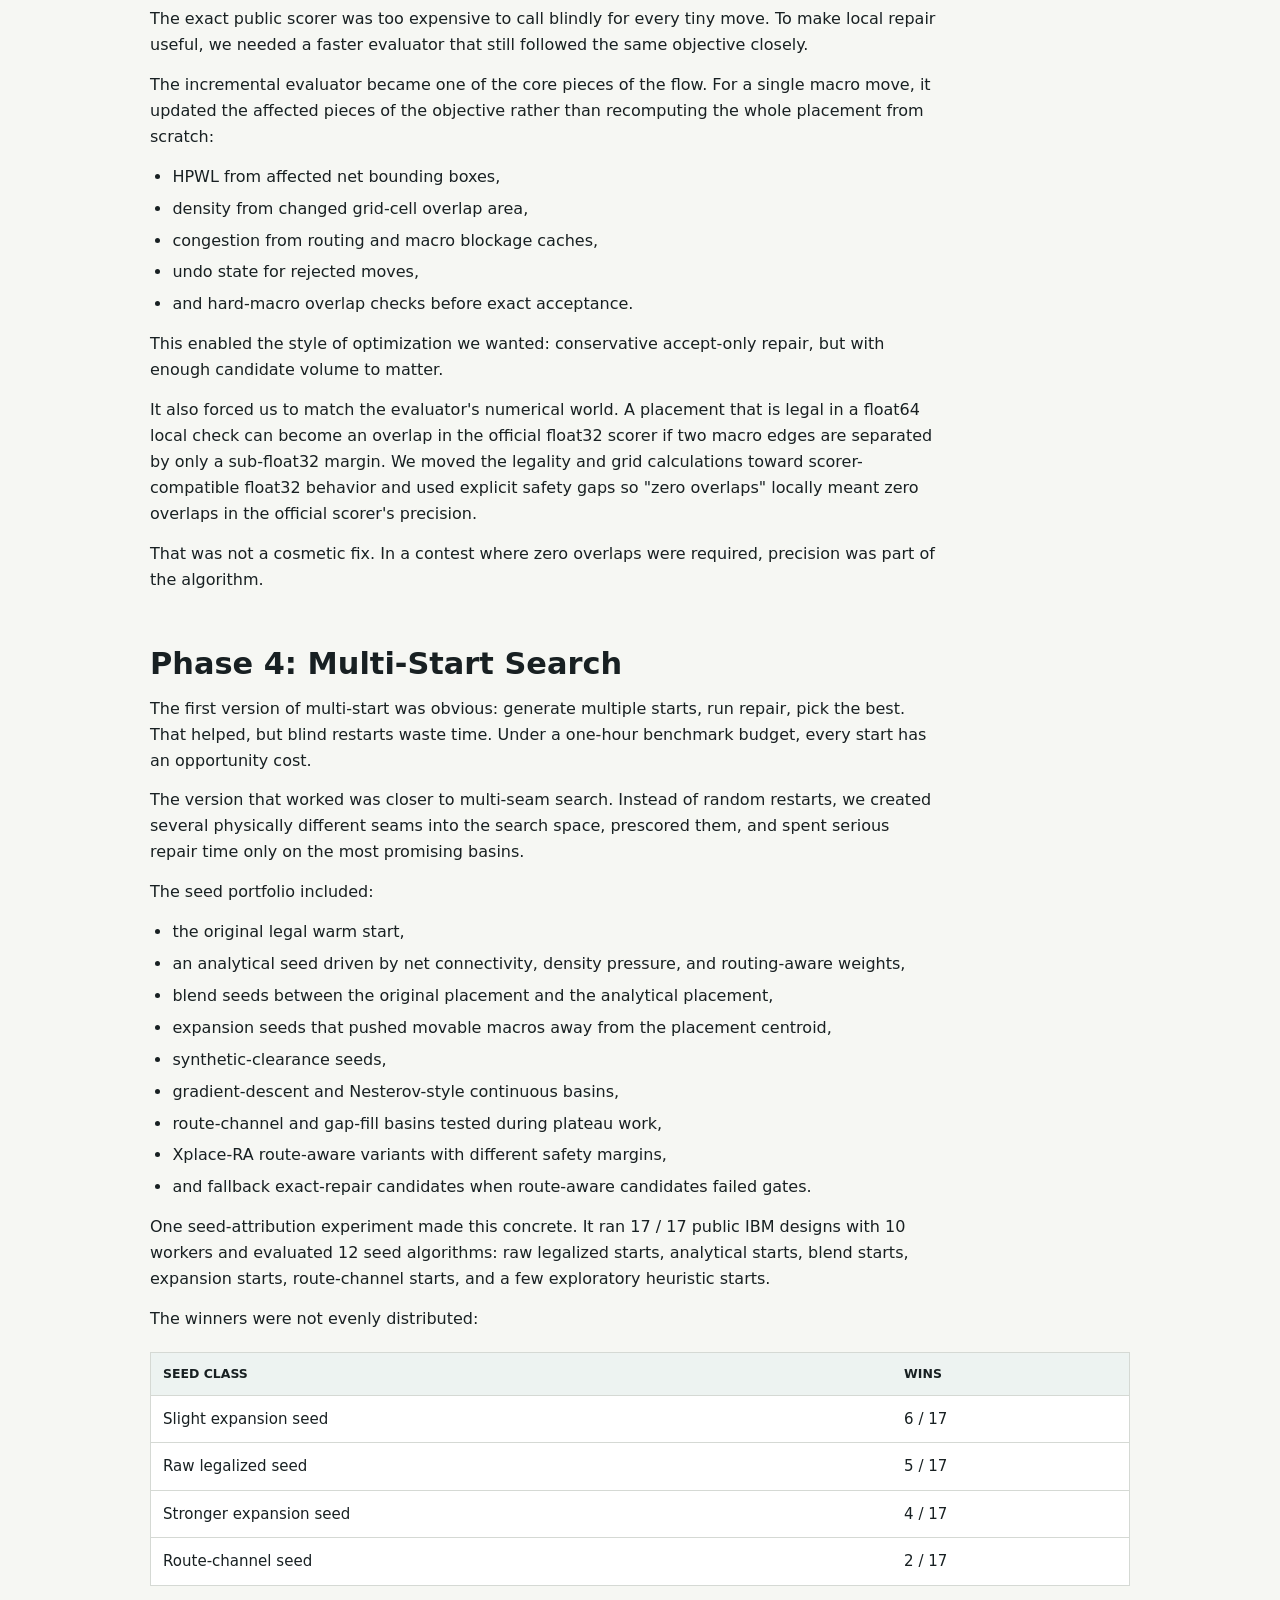
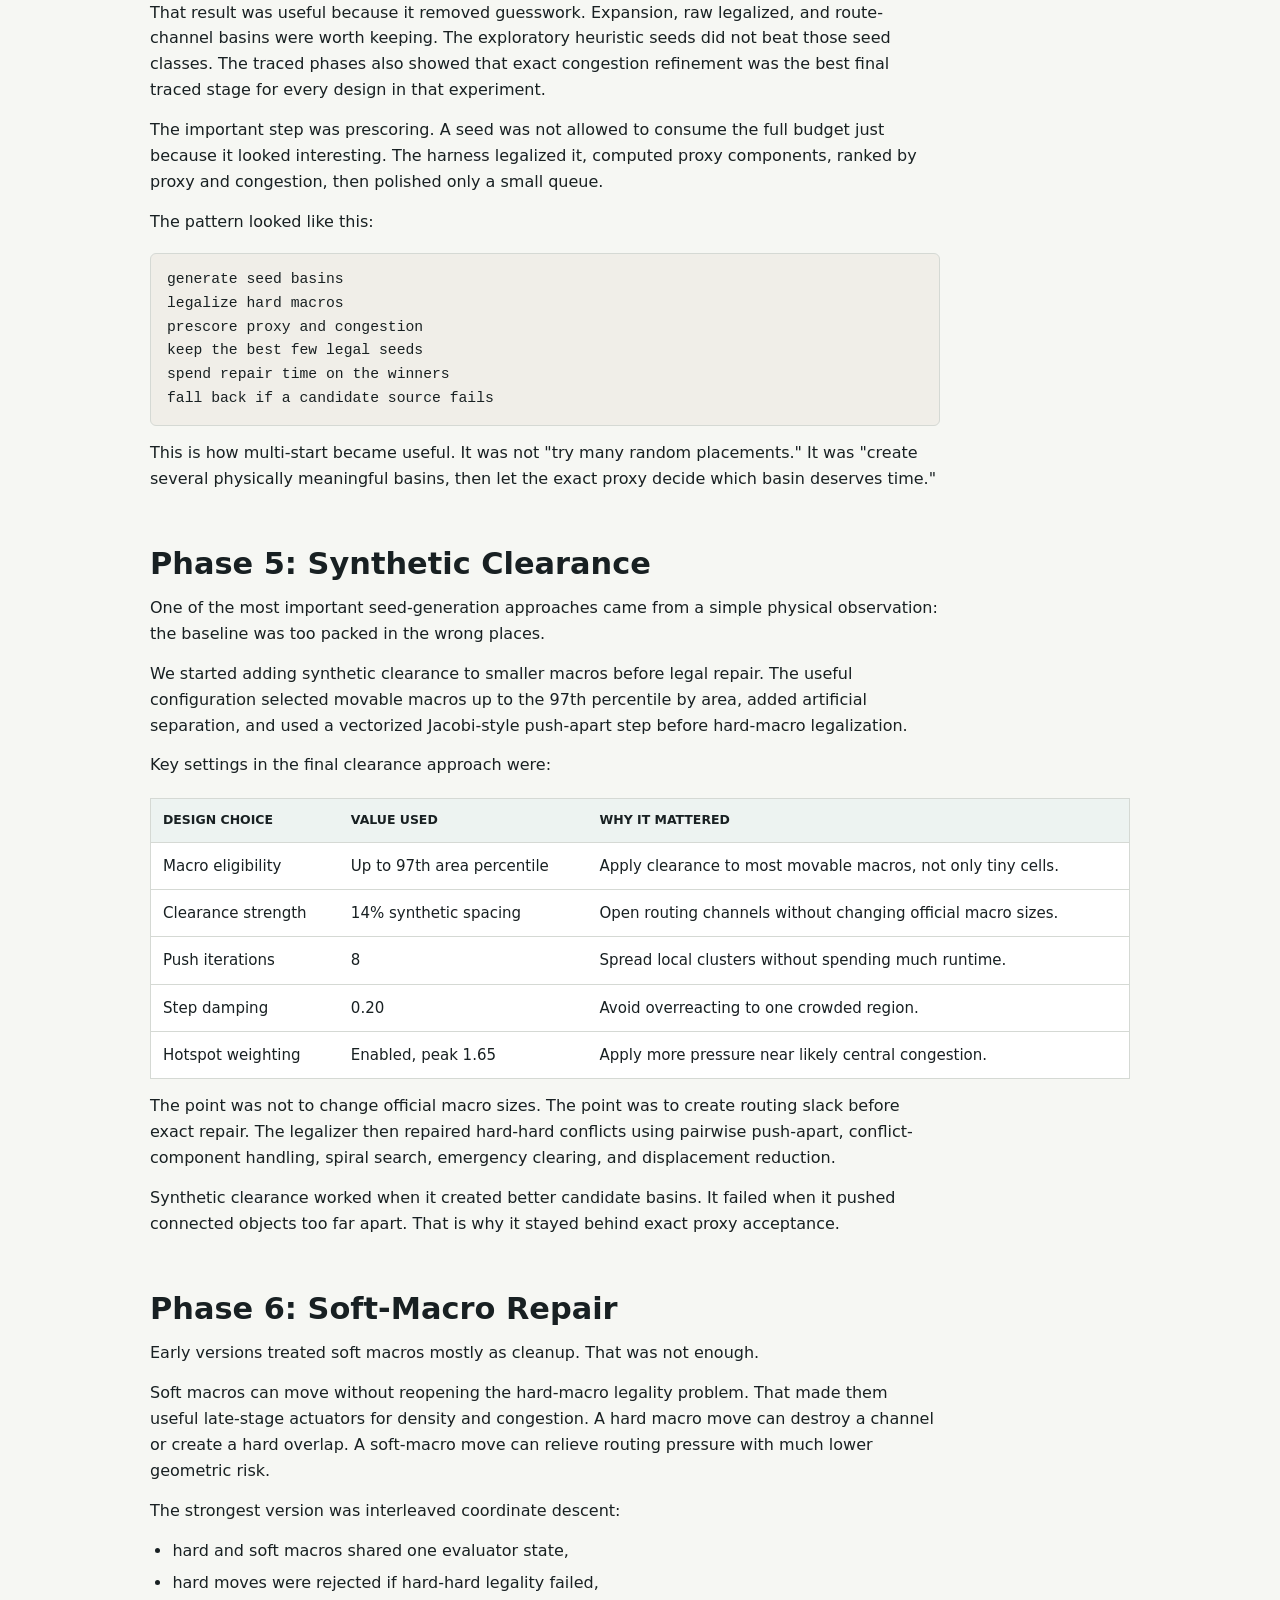
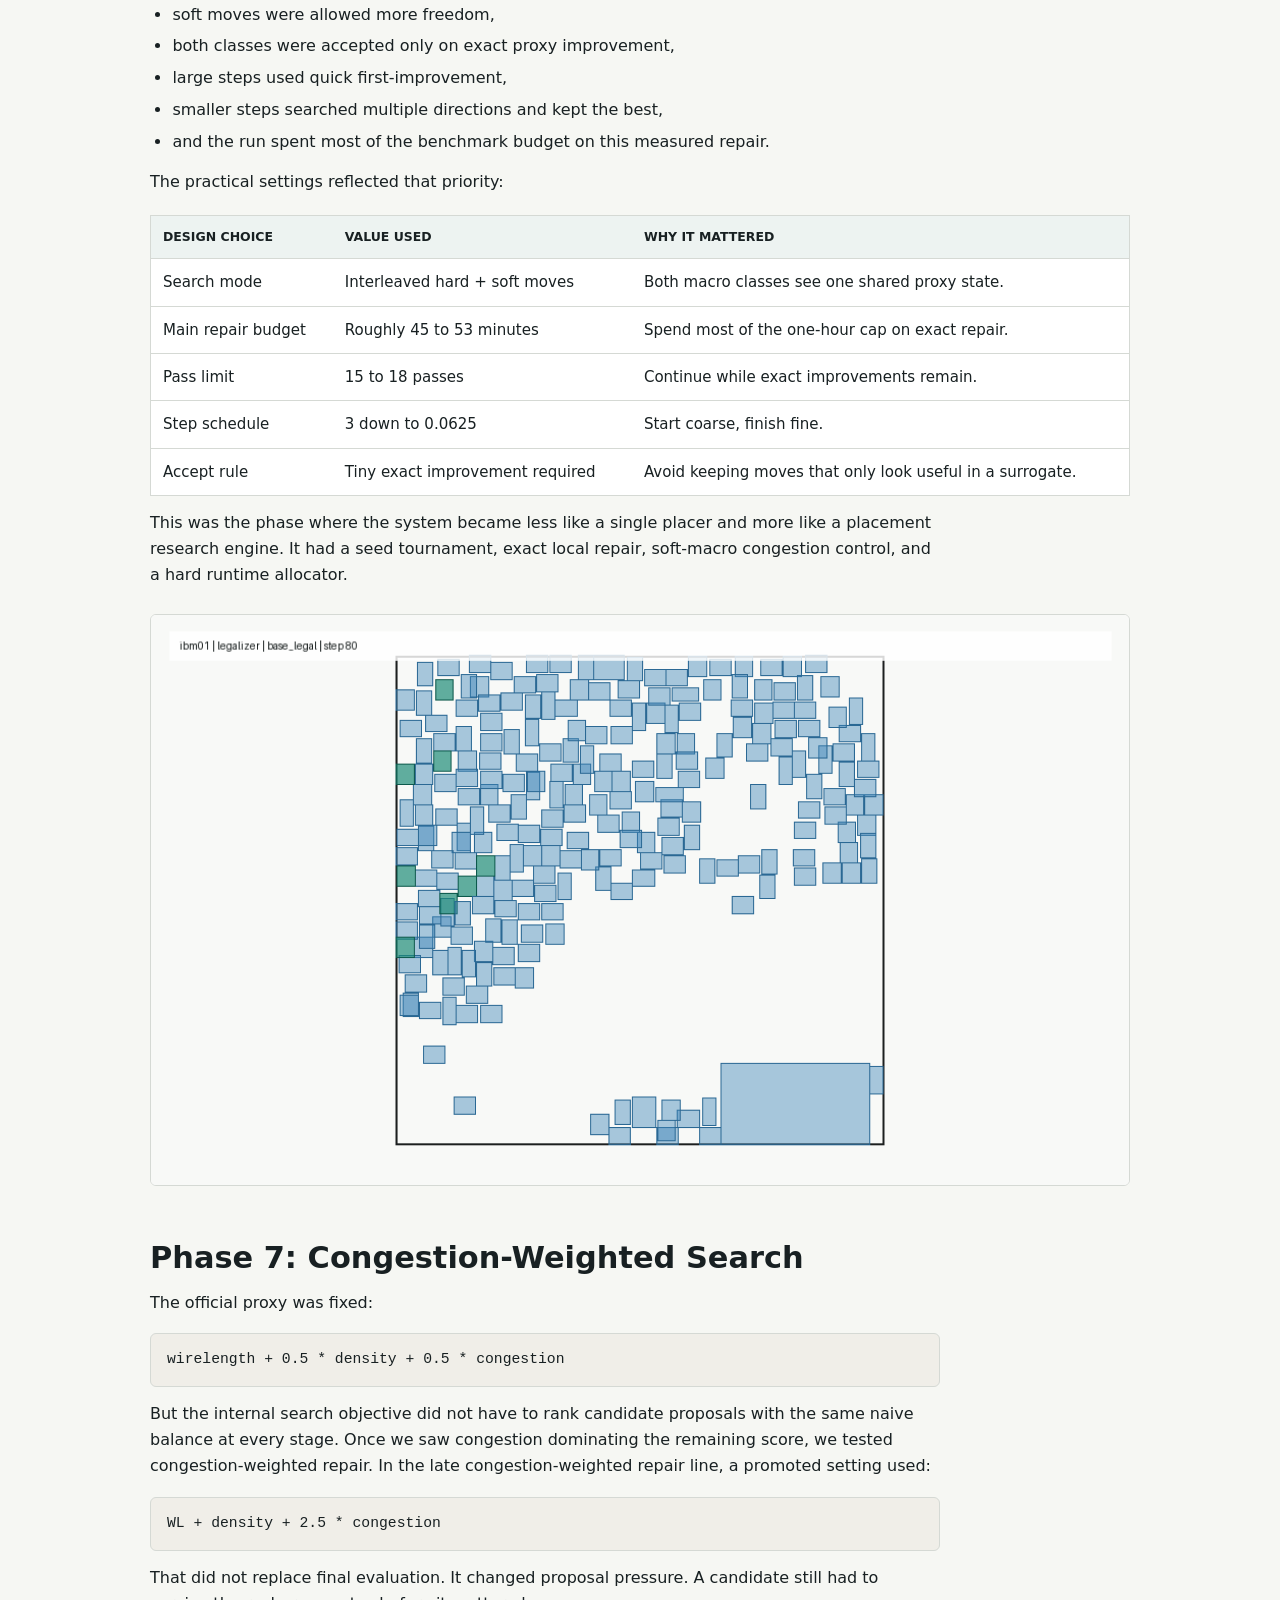
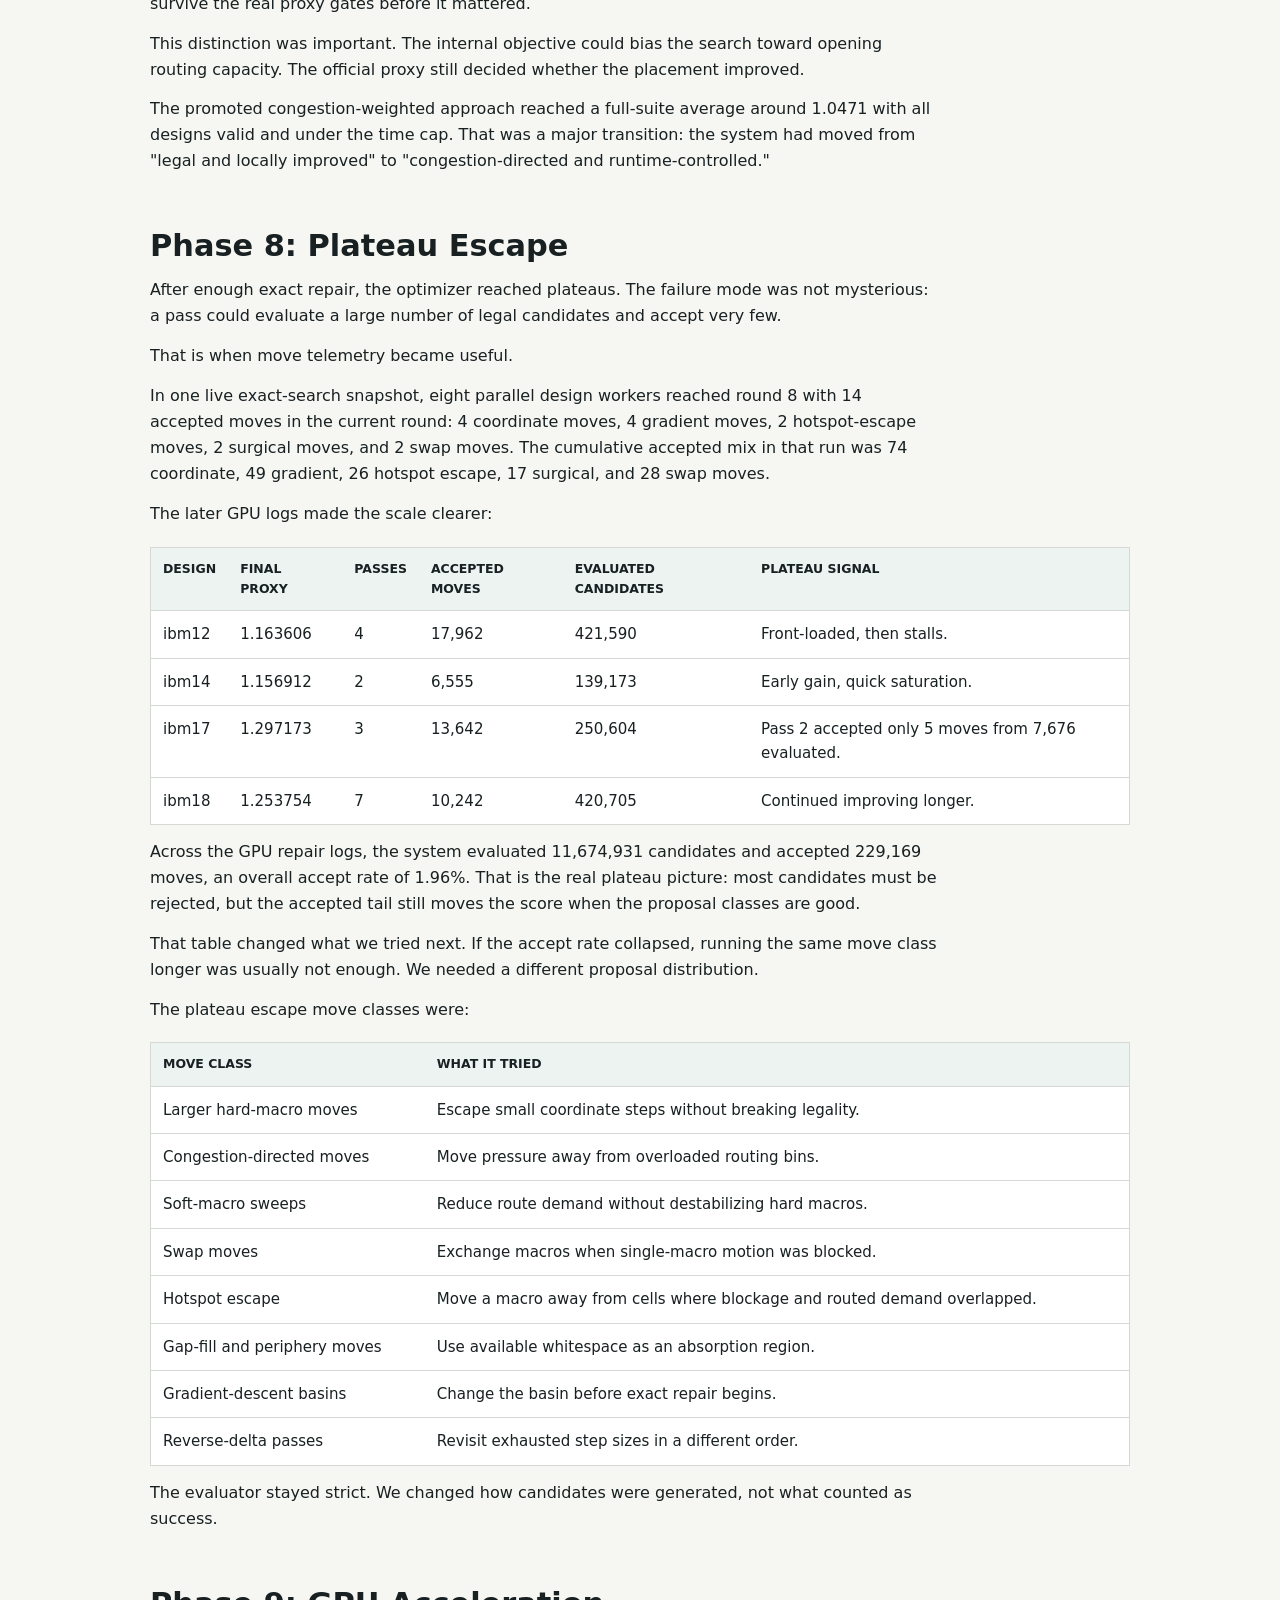
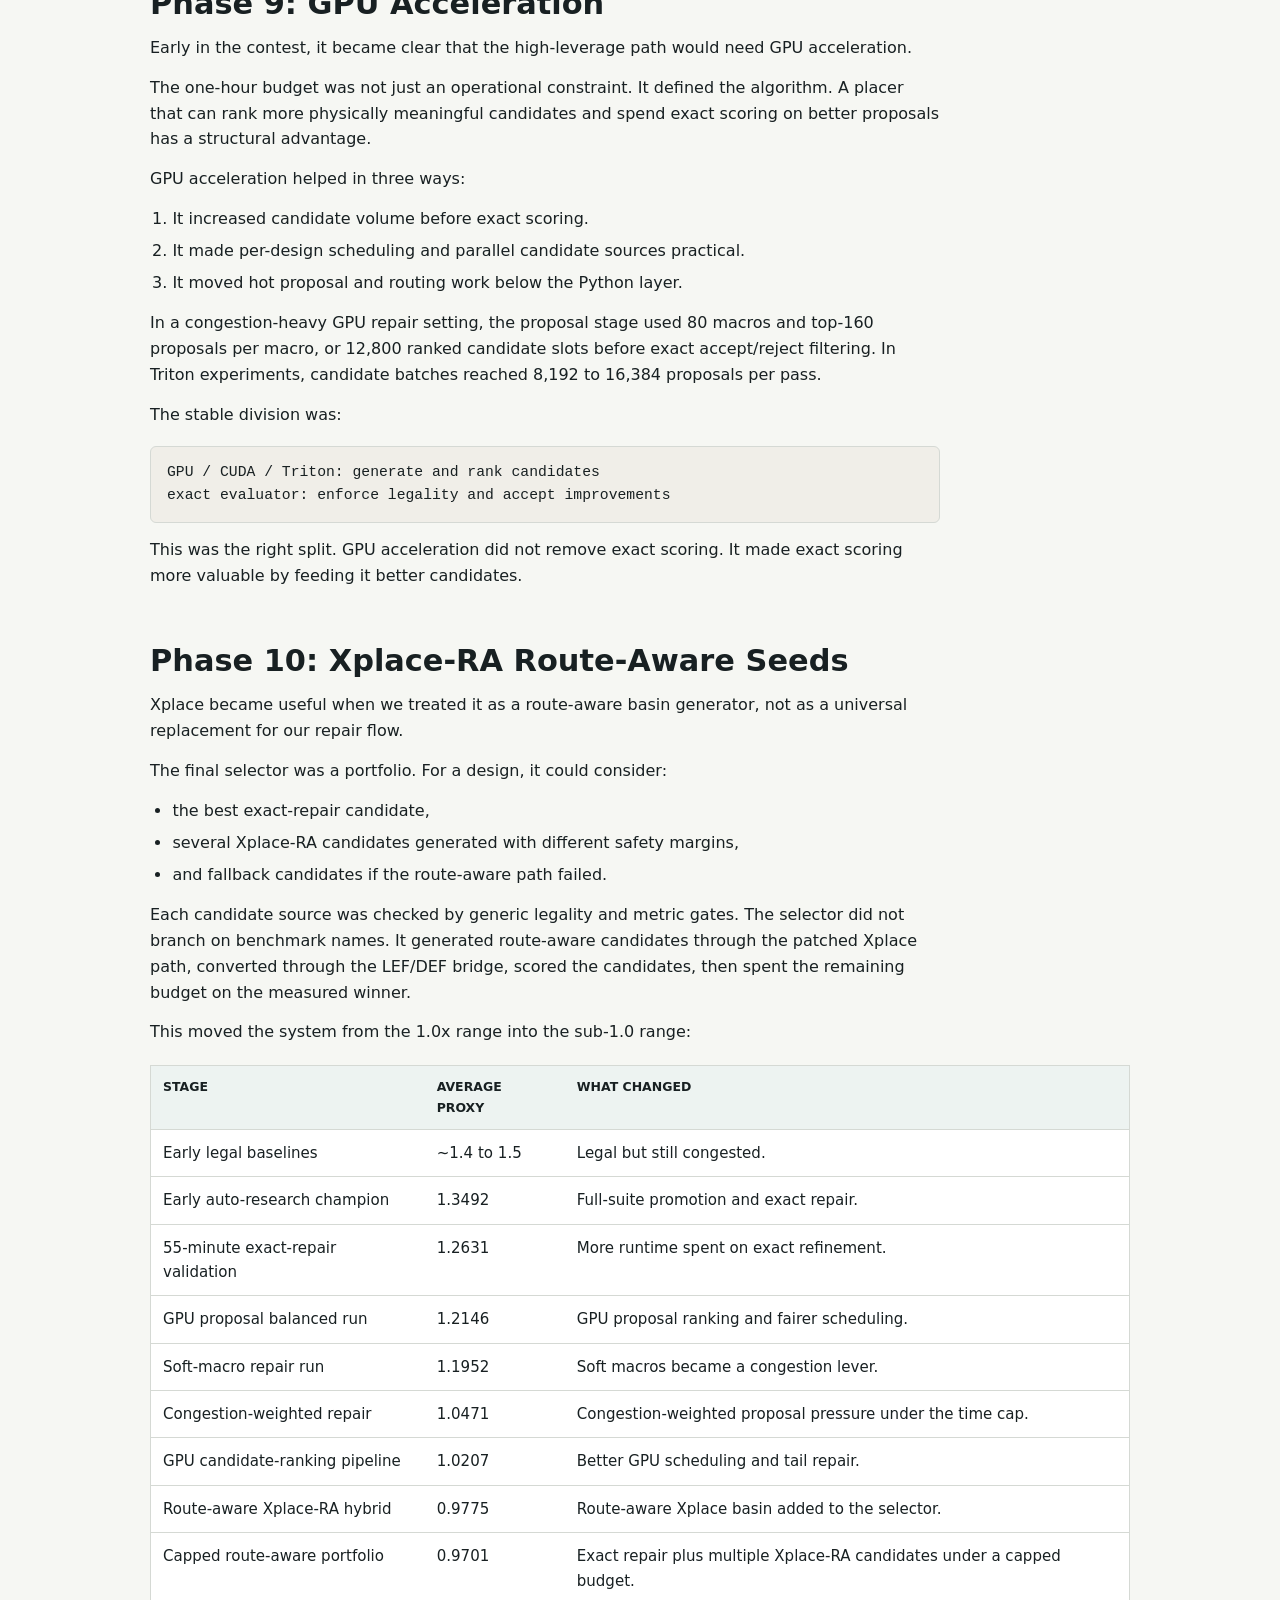
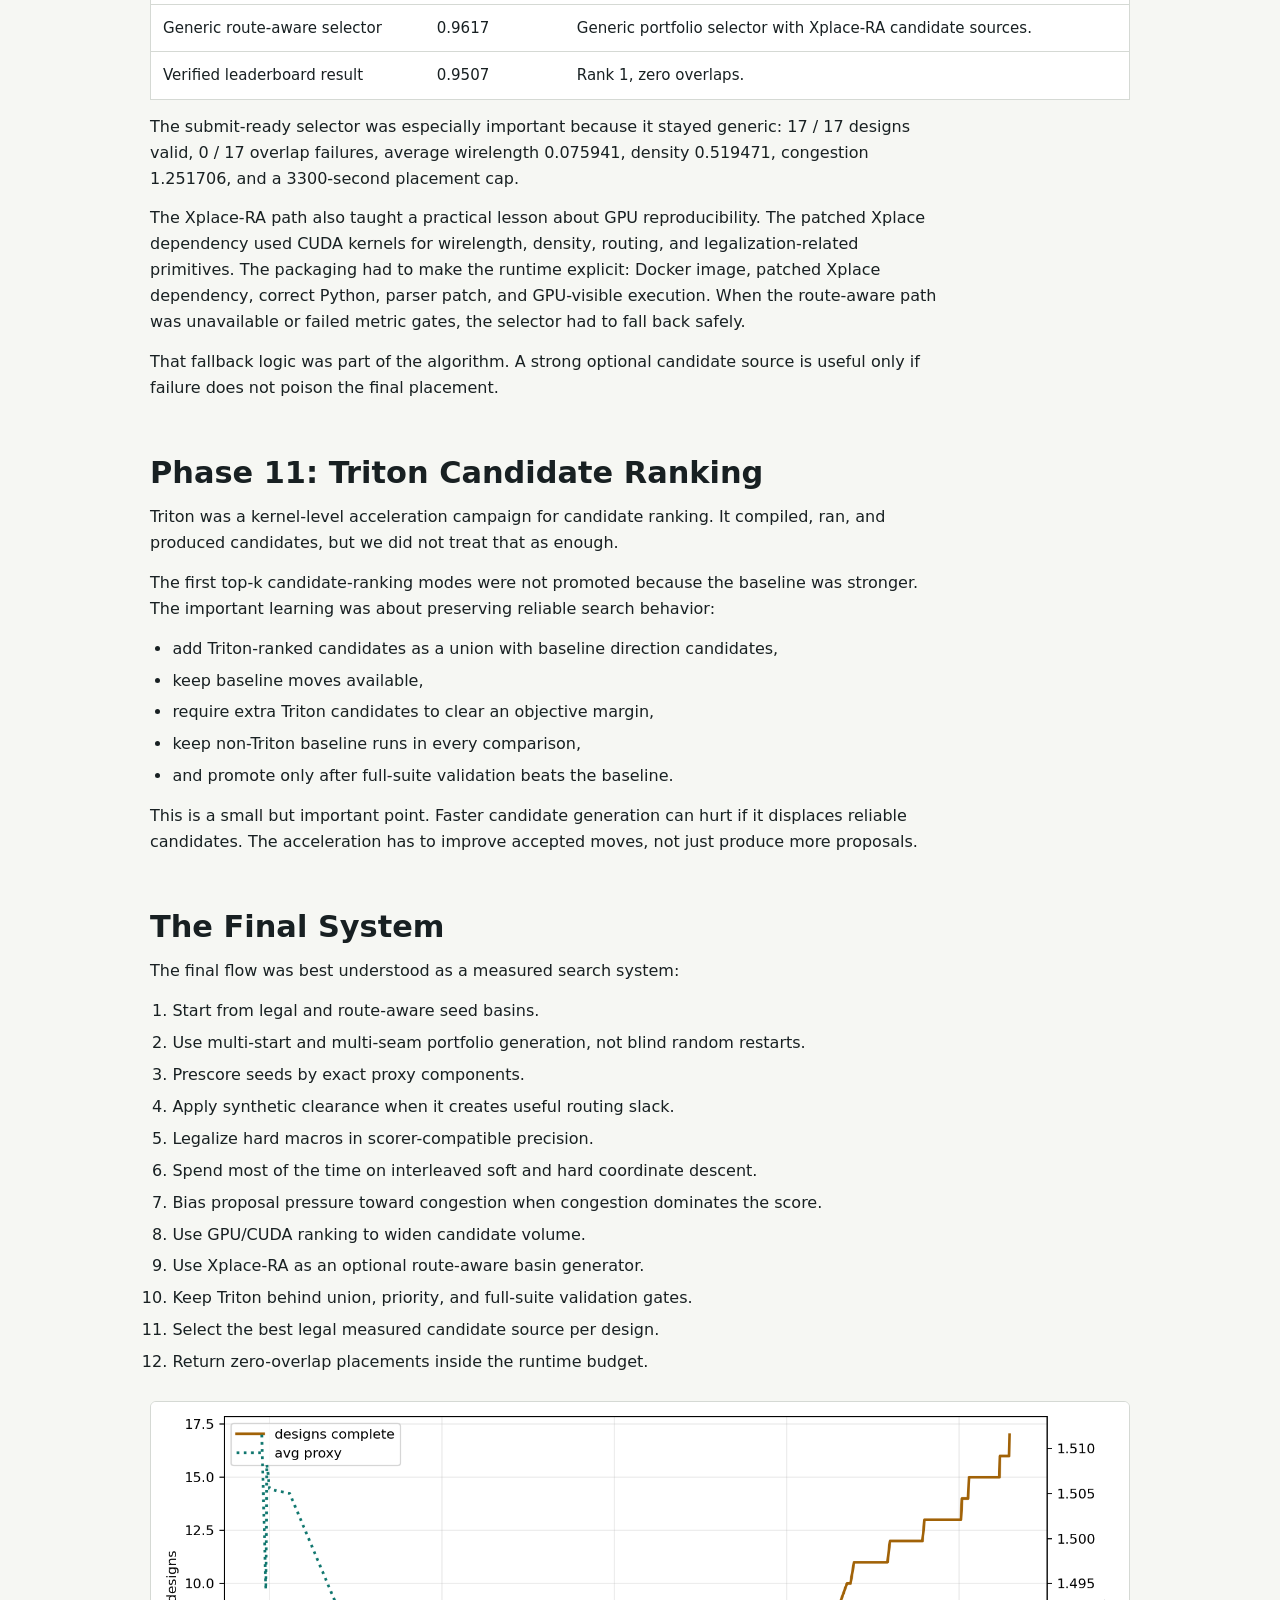
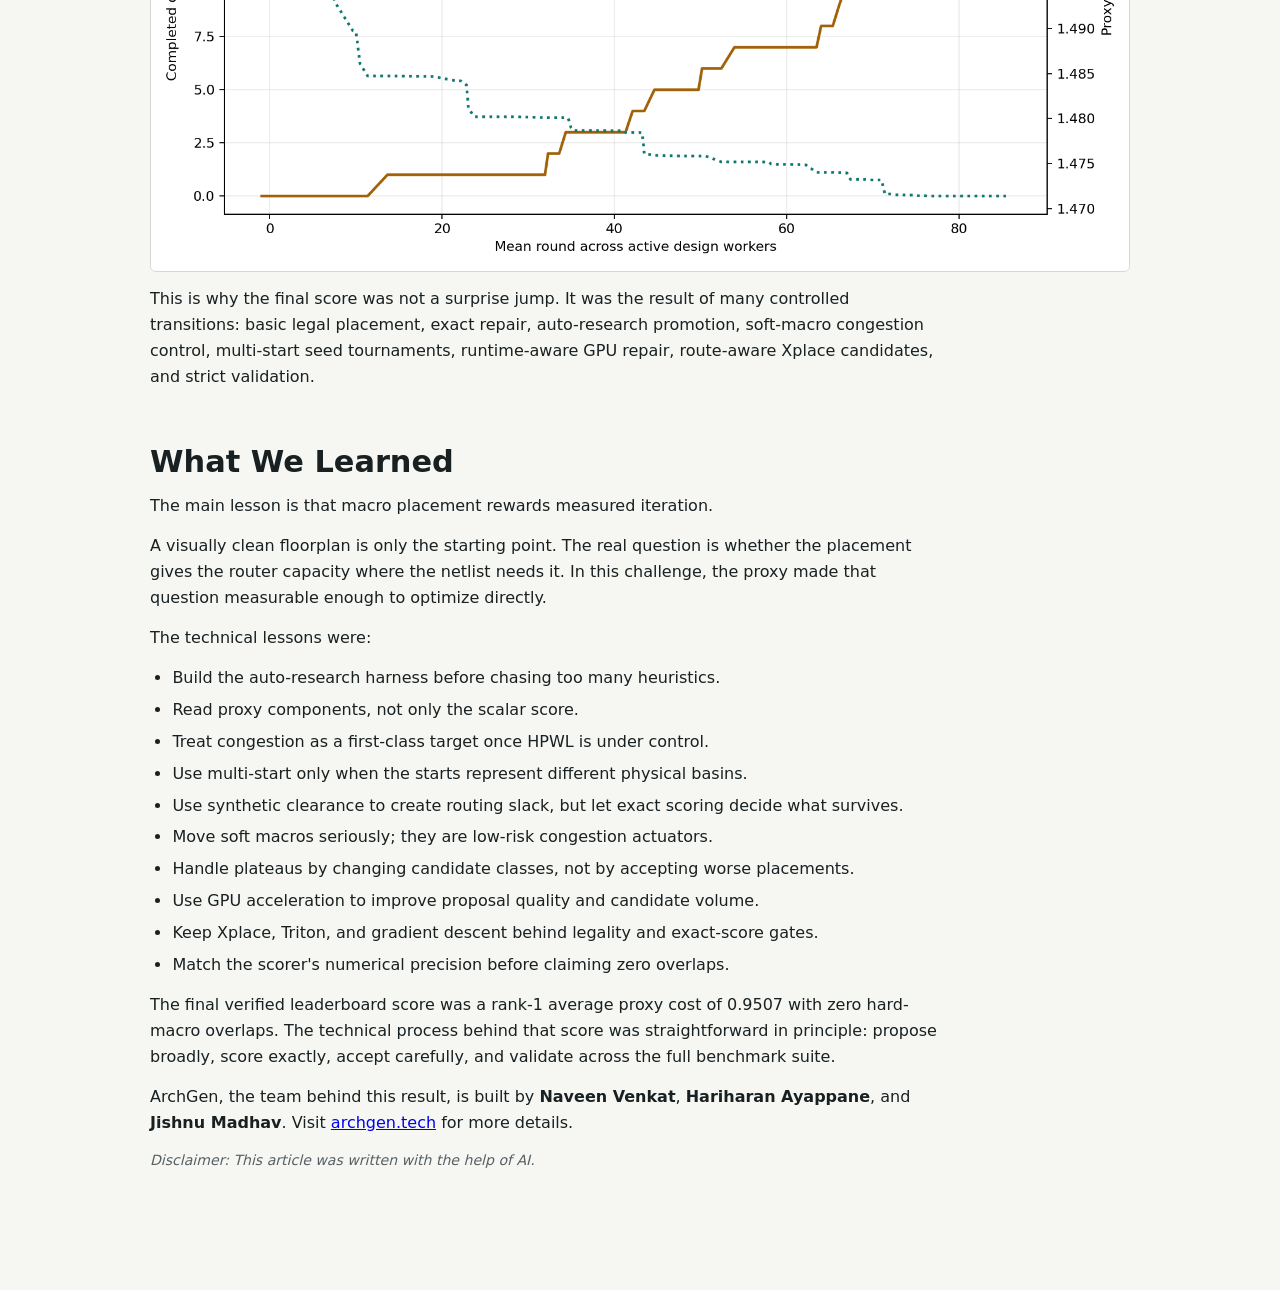
==== commit fd1faa6d: "Refine ArchGen team footer" ====
--- a/index.html
+++ b/index.html
@@ -24,7 +24,7 @@
     </main>
 
     <script>
-      const markdownUrl = "article.md?v=team-footer";
+      const markdownUrl = "article.md?v=people-footer";
 
       function escapeHtml(value) {
         return value
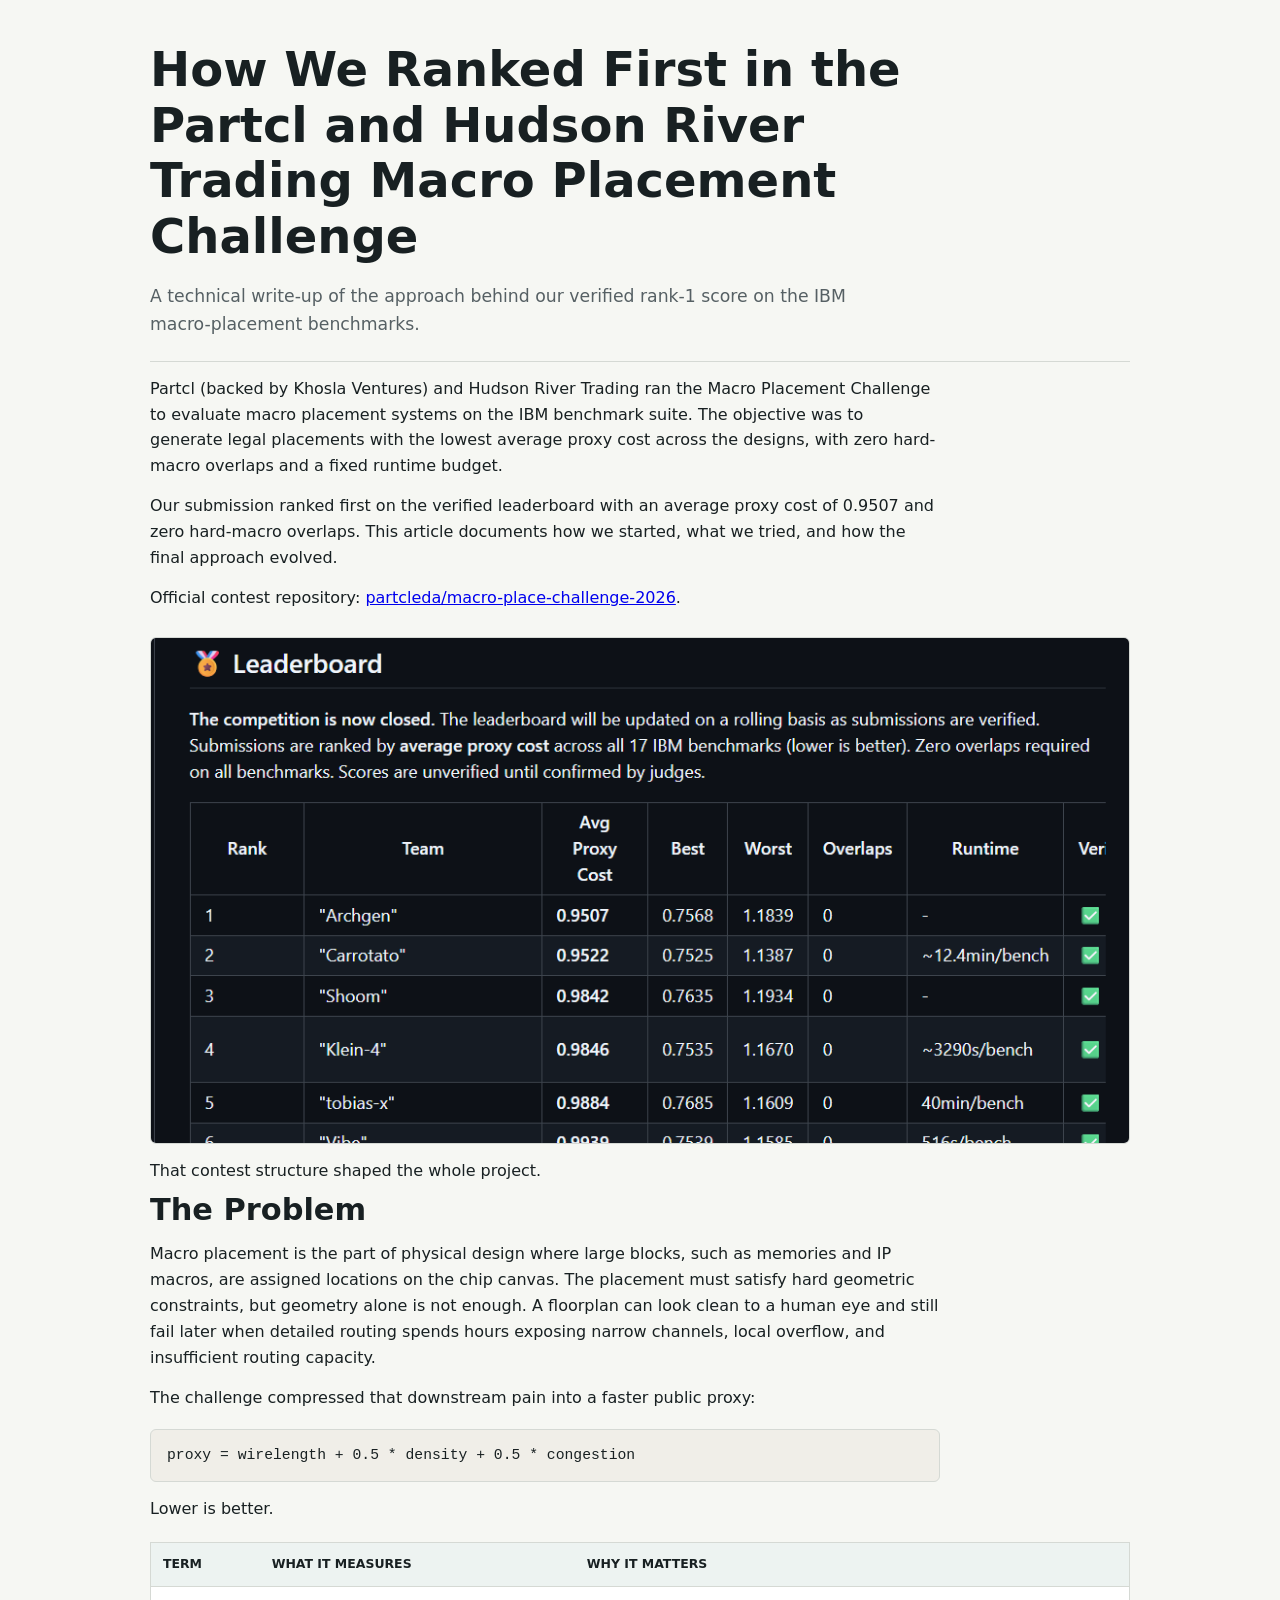
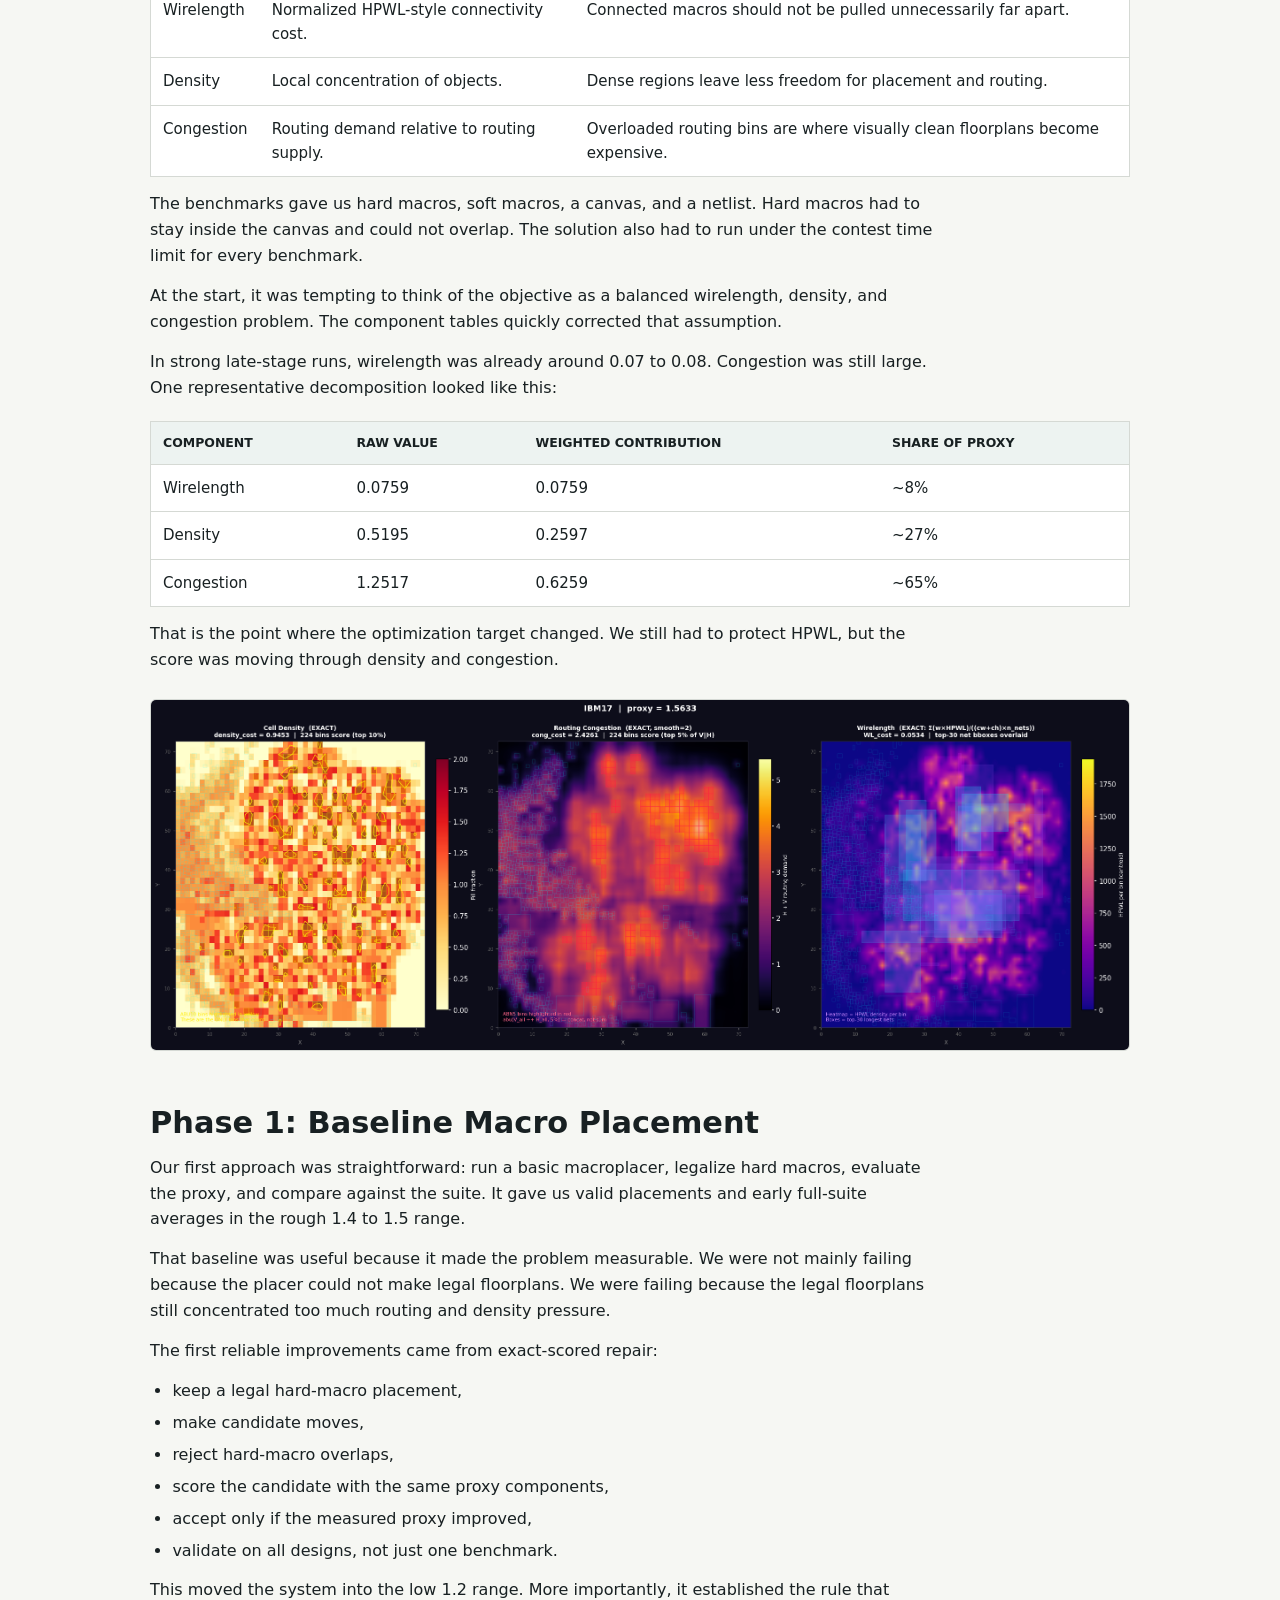
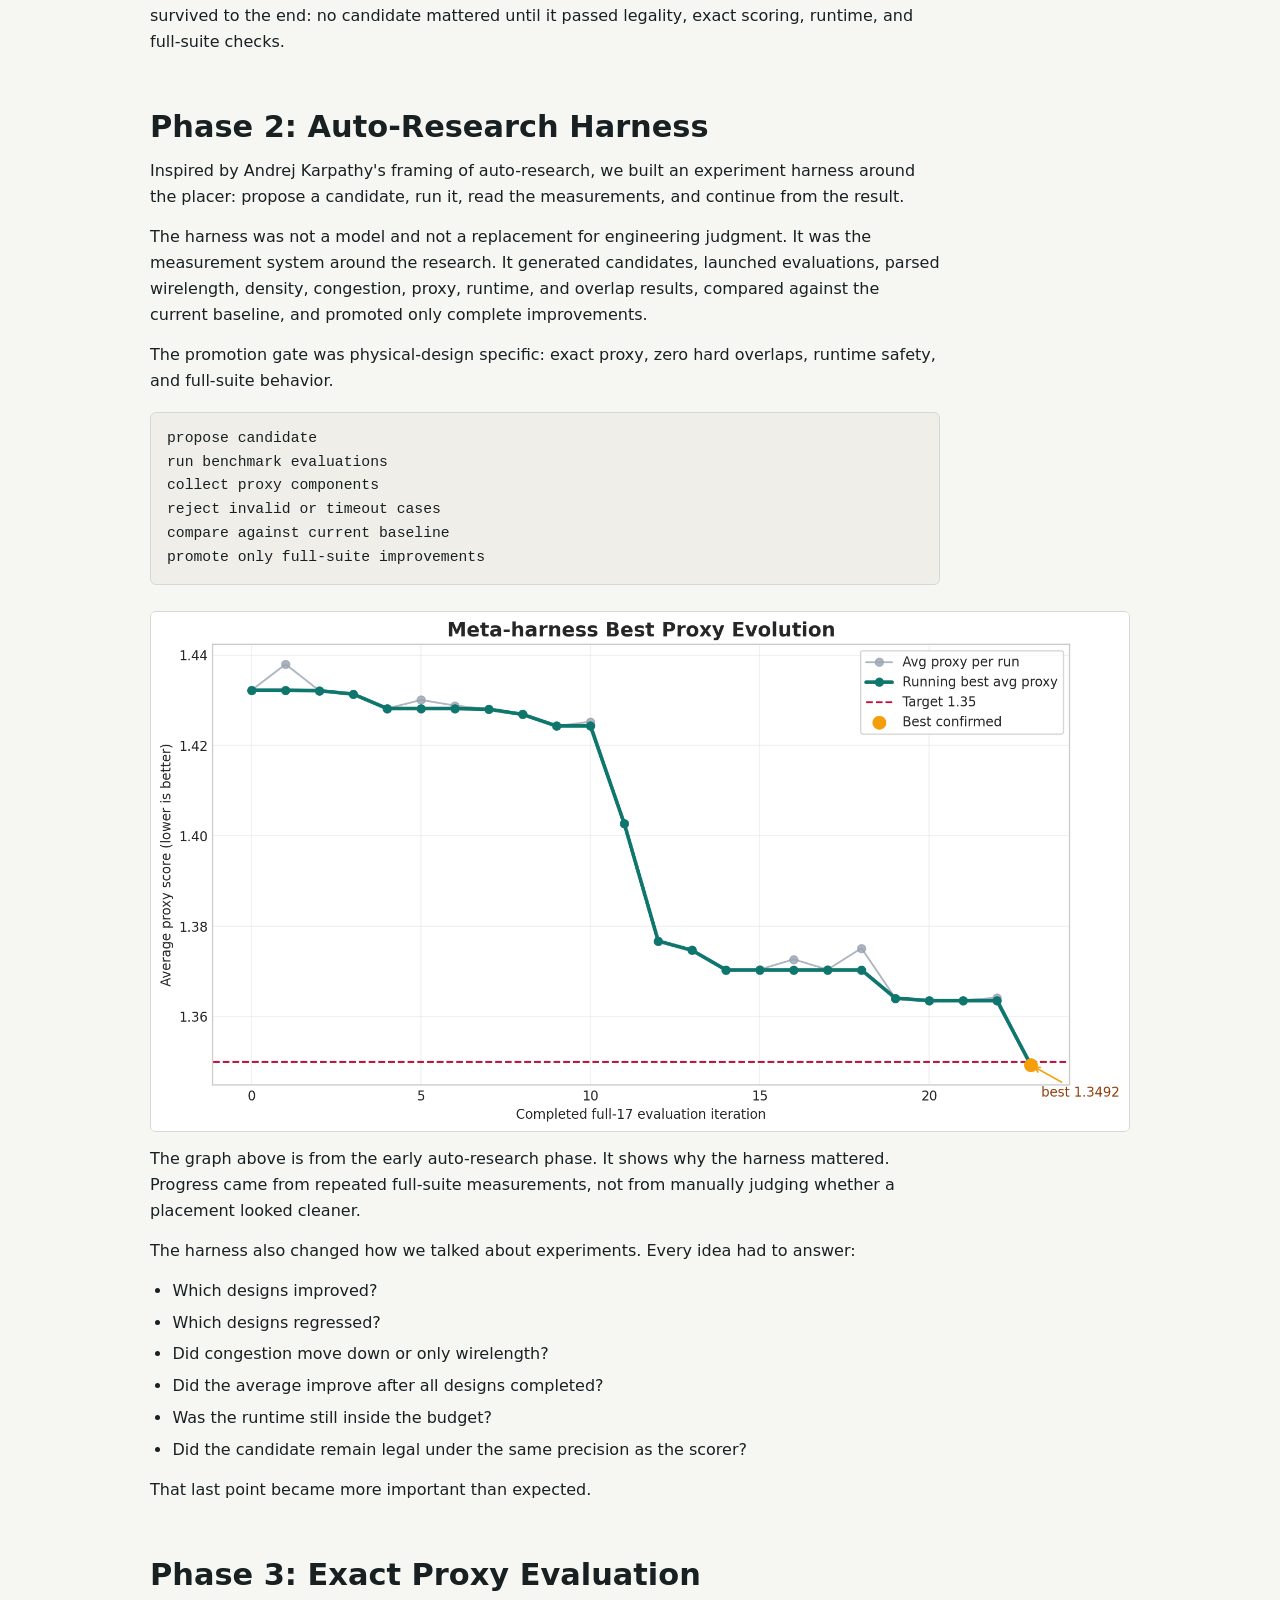
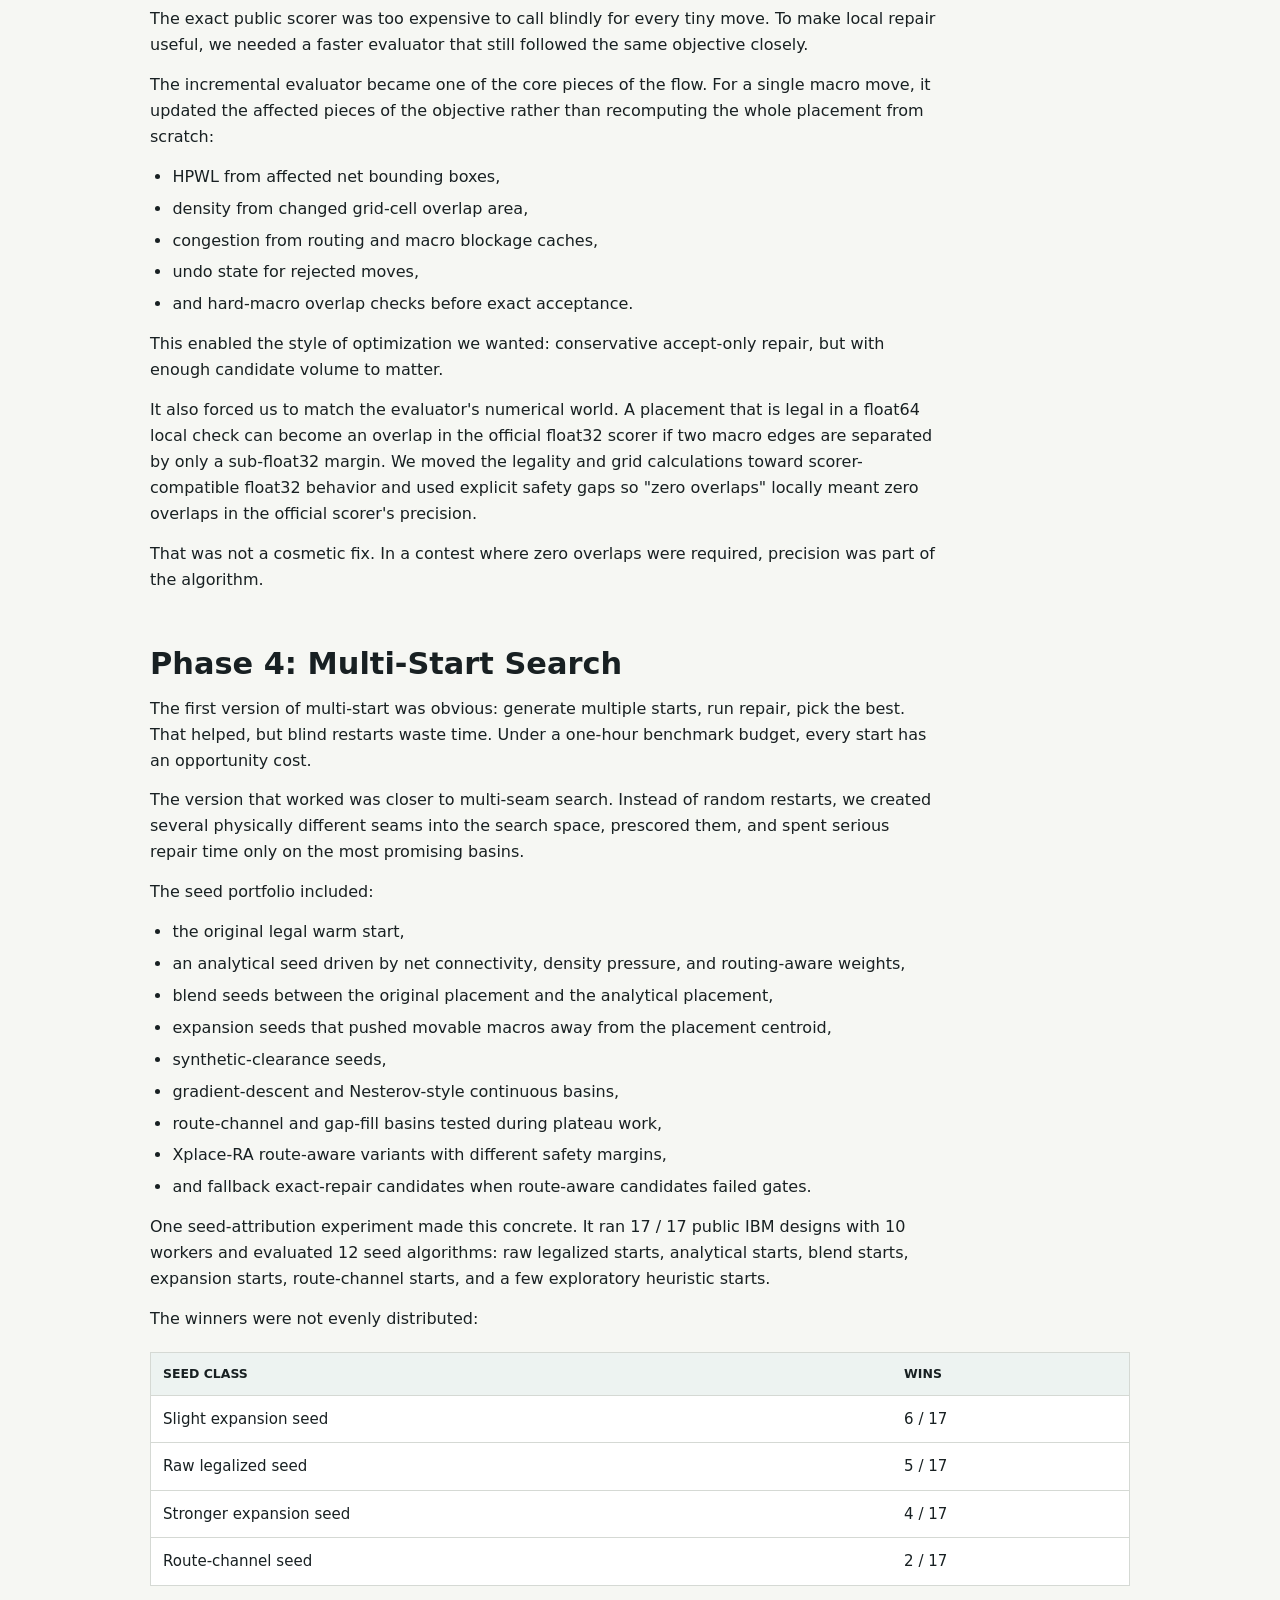
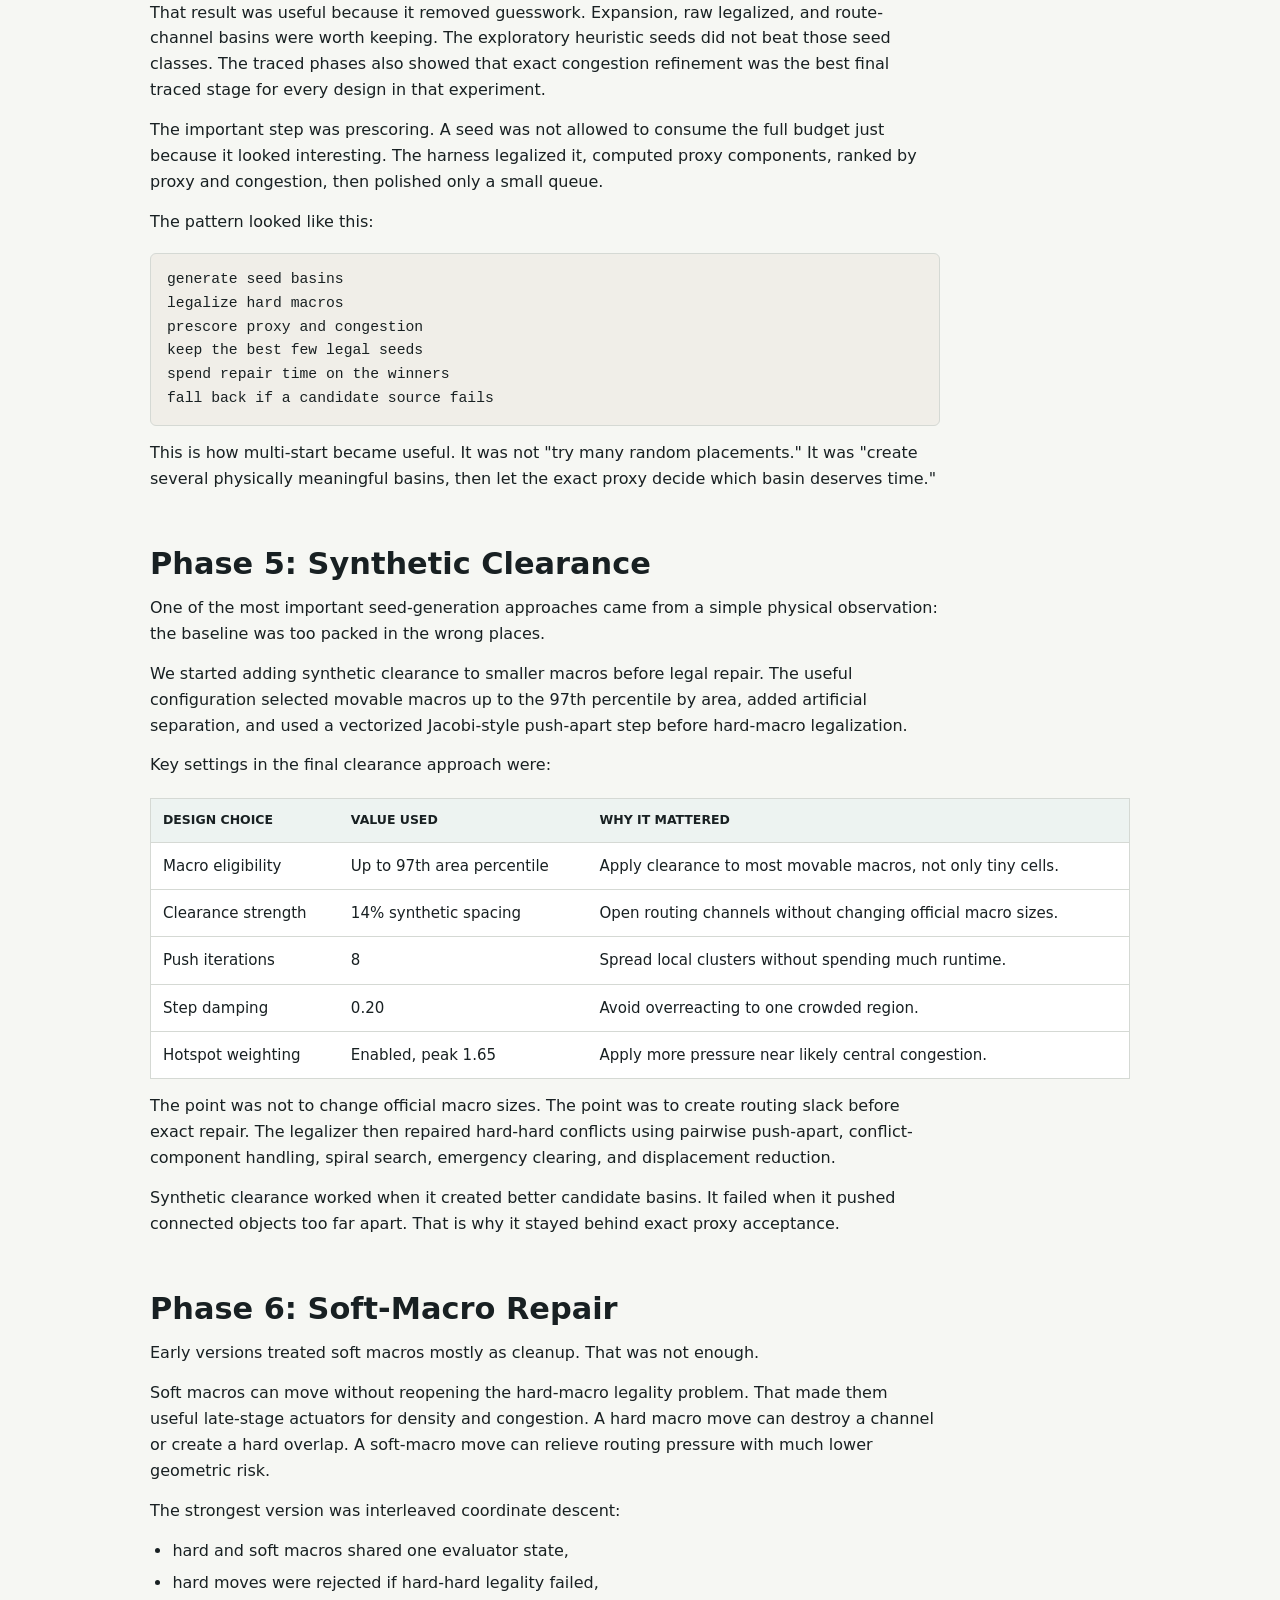
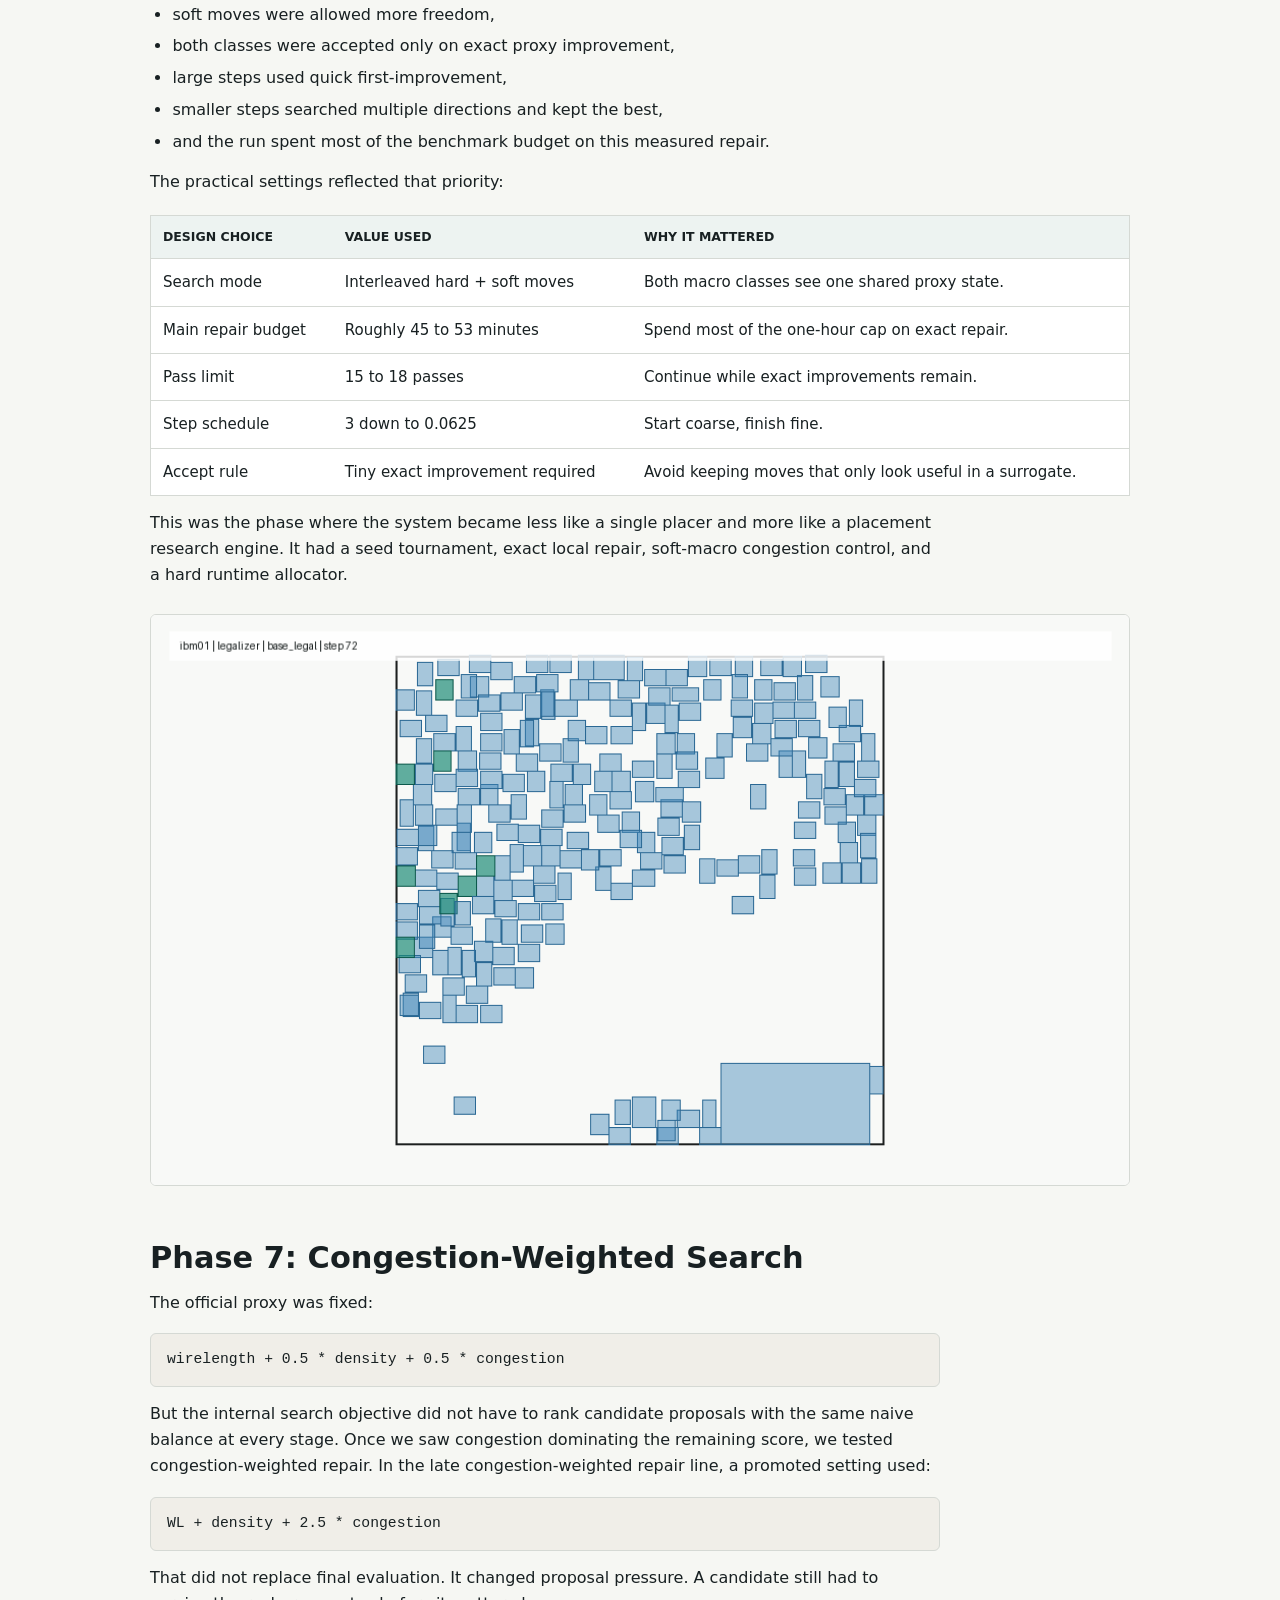
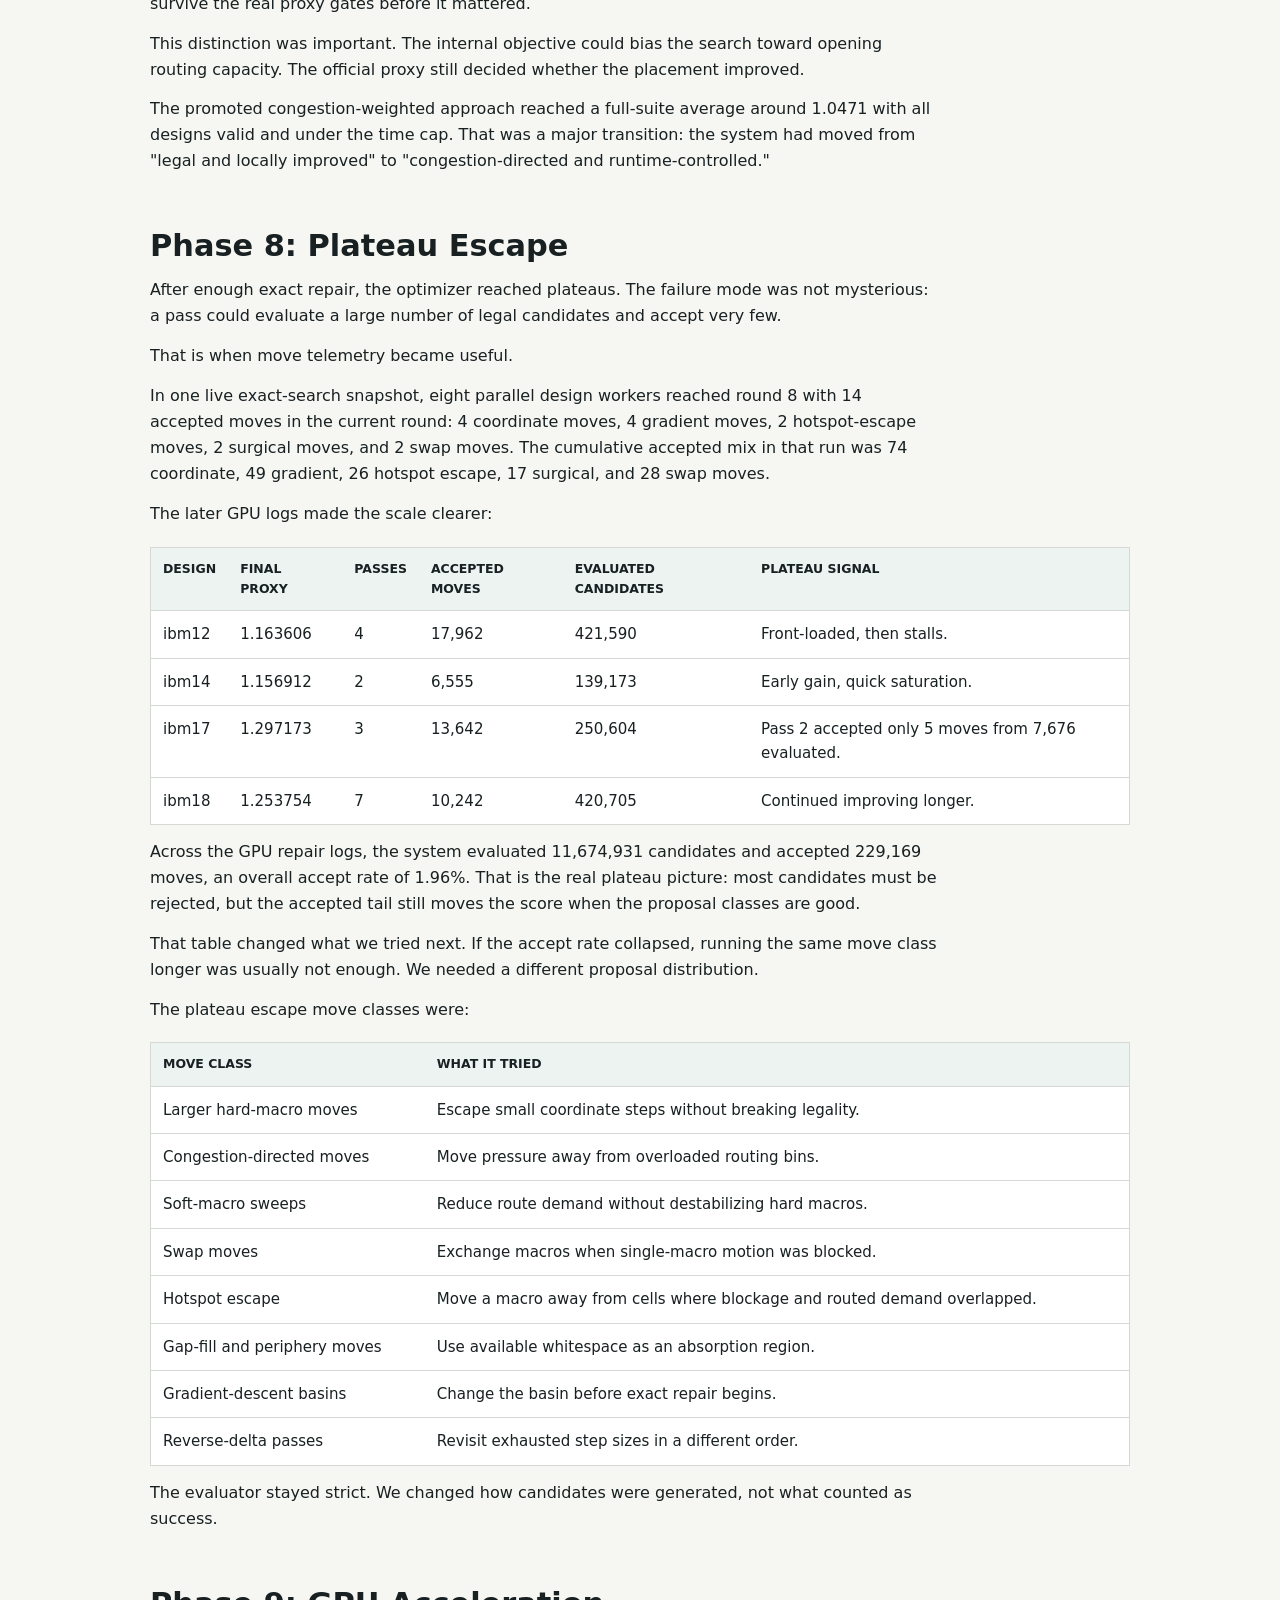
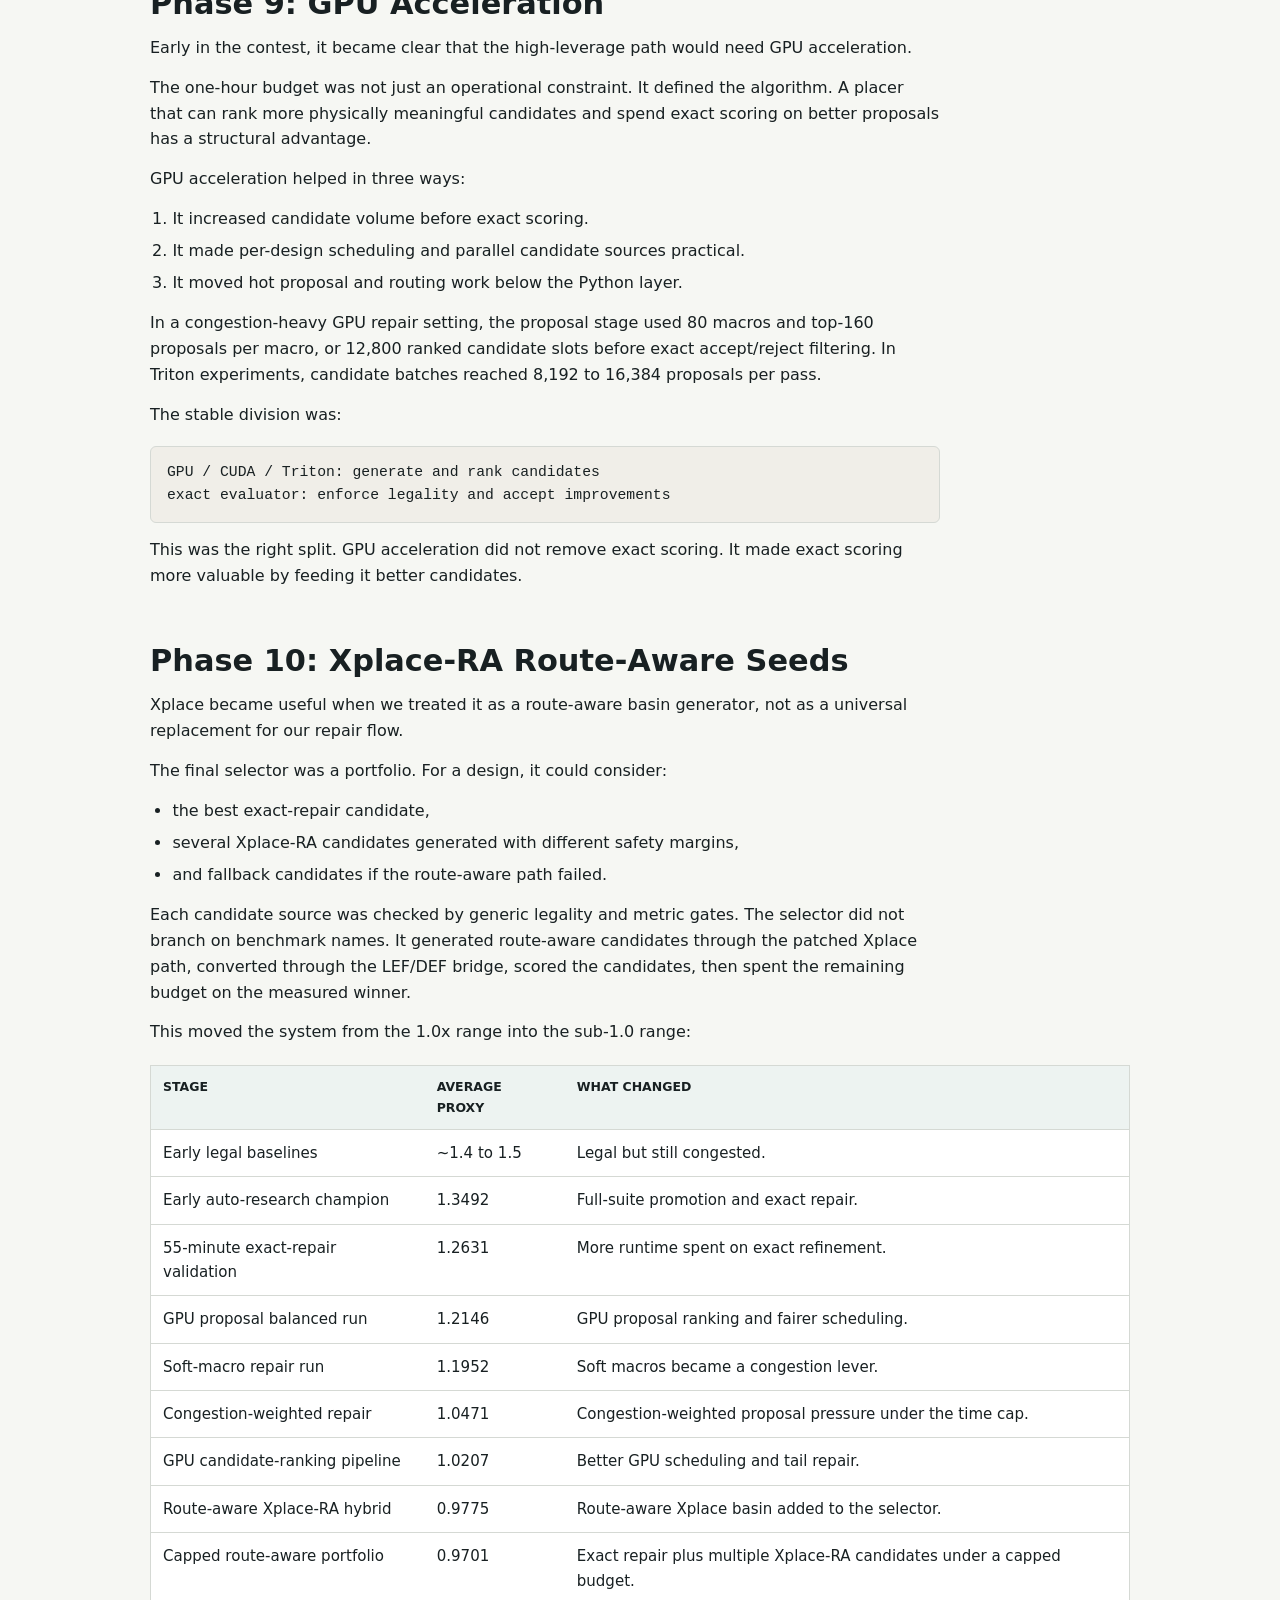
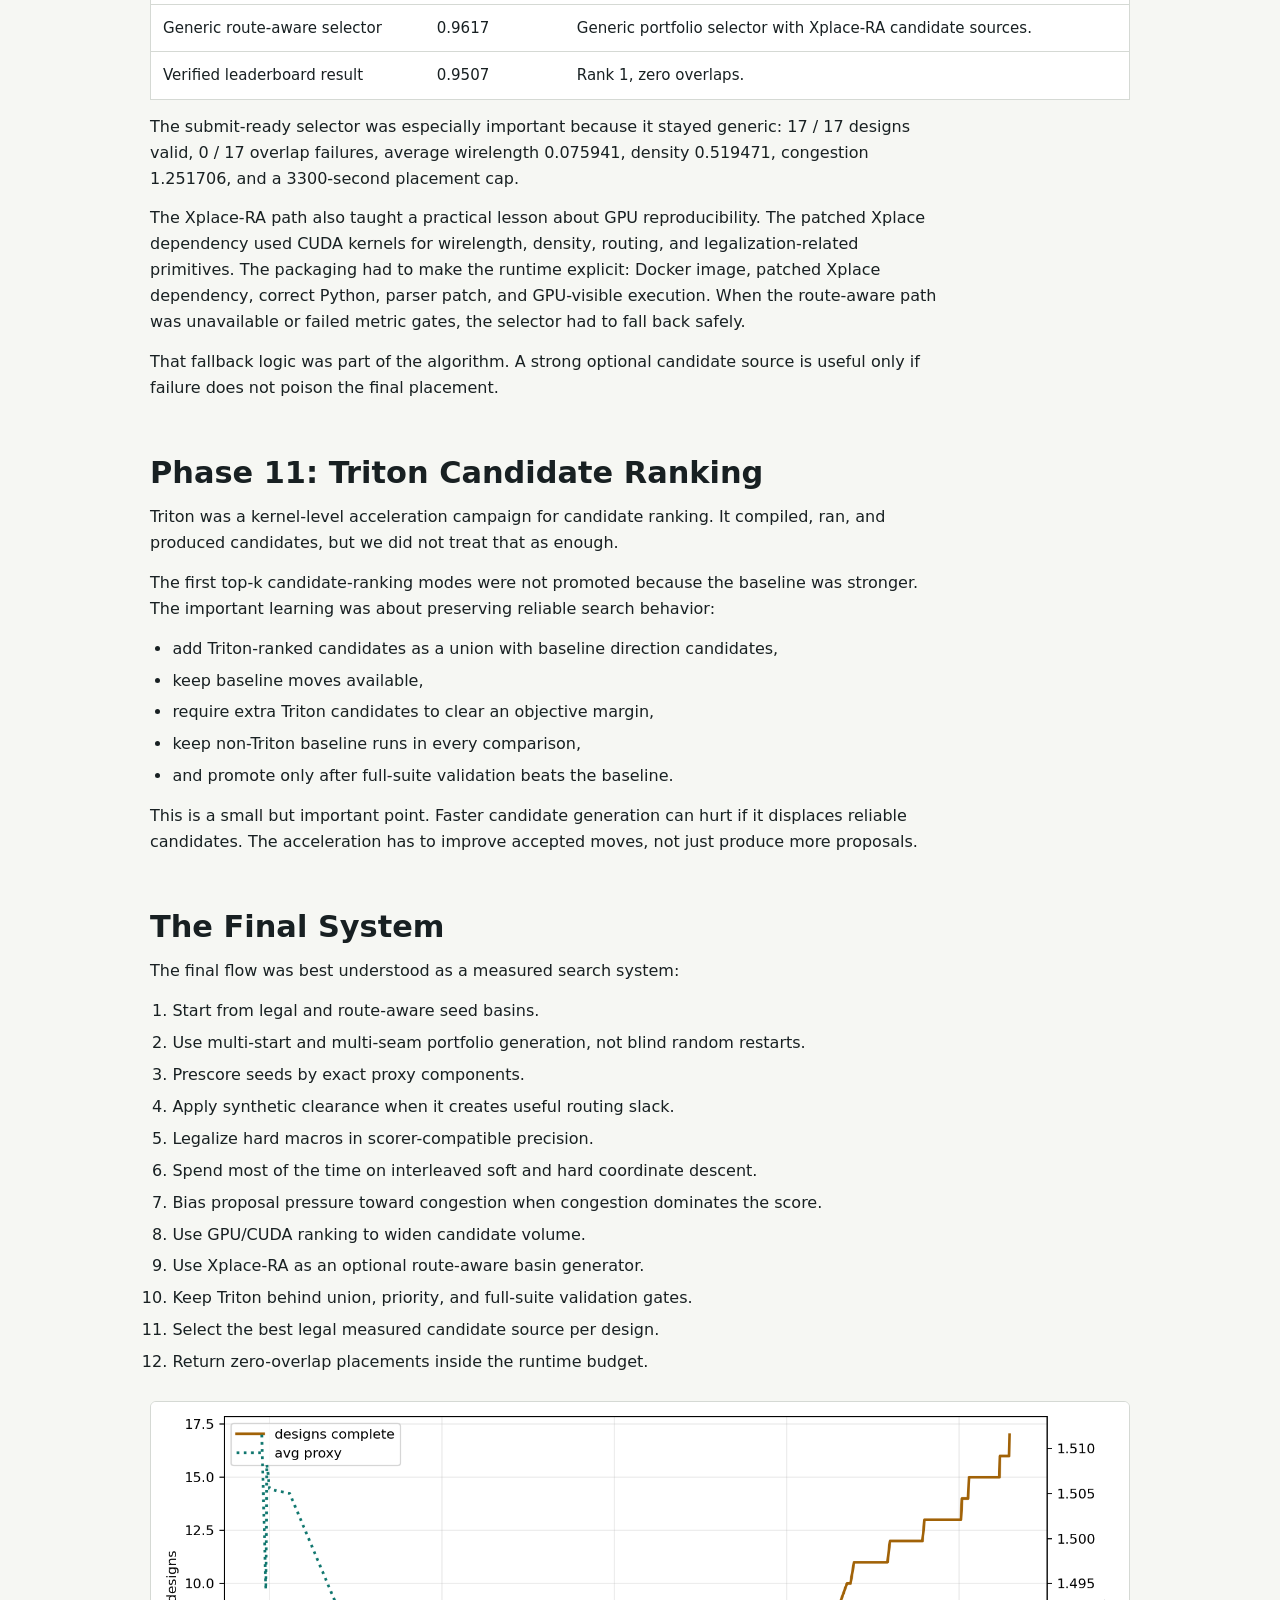
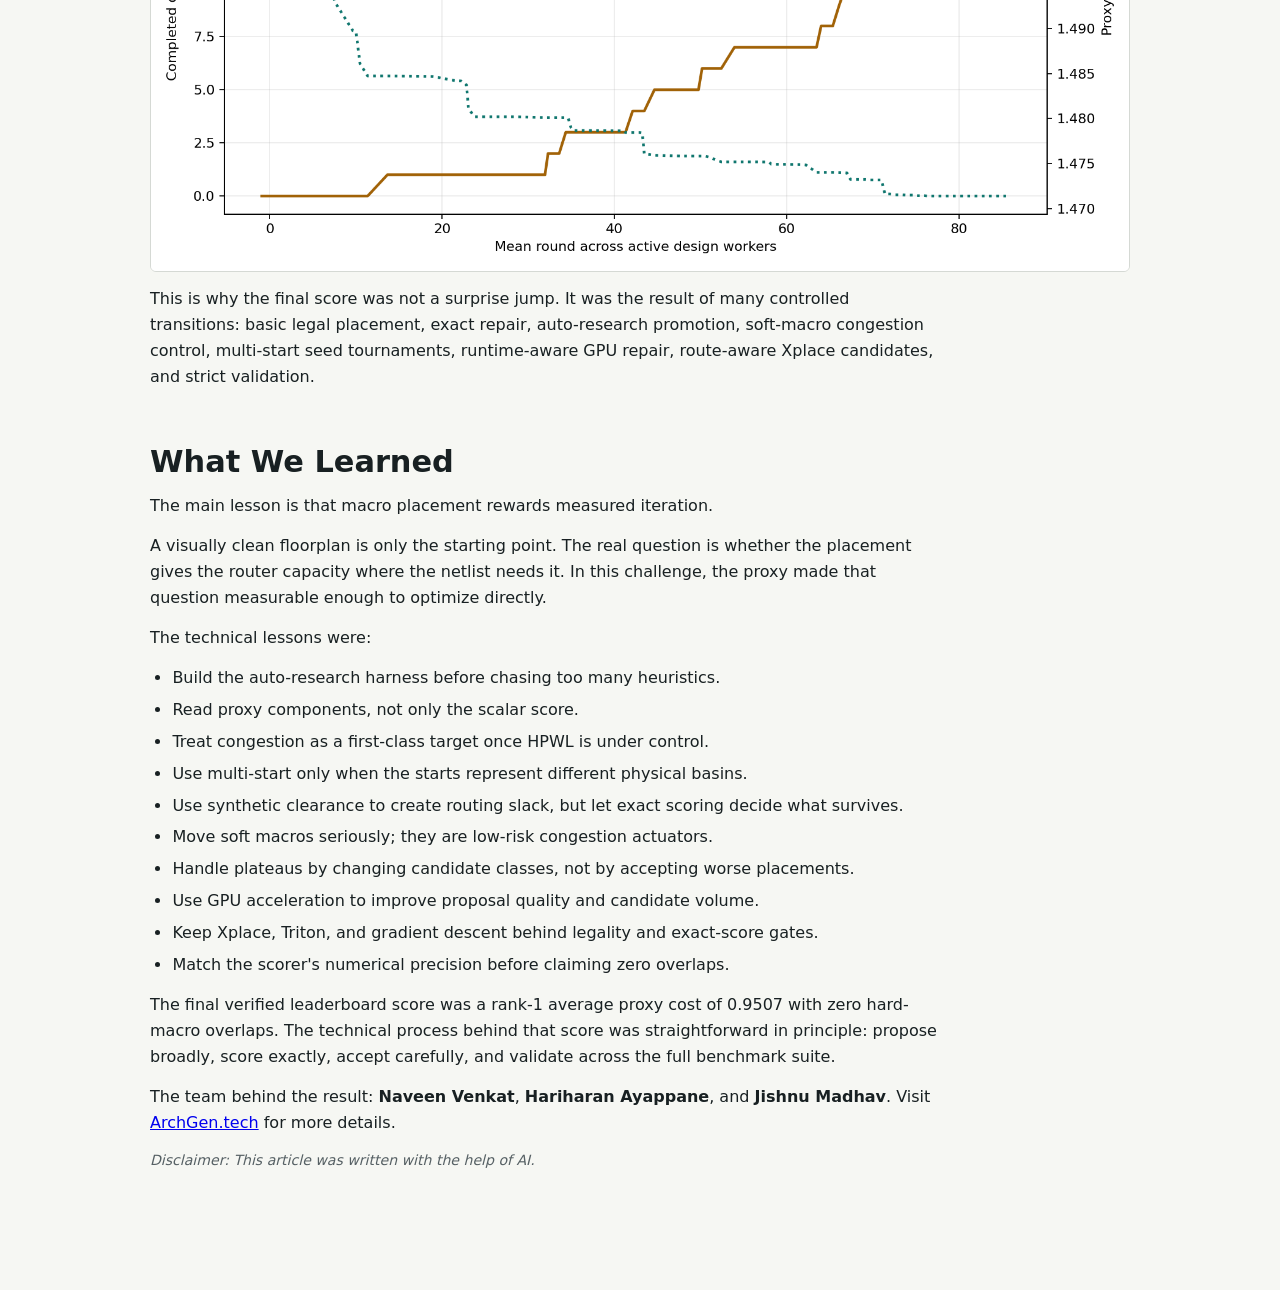
==== commit 950646c7: "Simplify result team footer" ====
--- a/index.html
+++ b/index.html
@@ -24,7 +24,7 @@
     </main>
 
     <script>
-      const markdownUrl = "article.md?v=people-footer";
+      const markdownUrl = "article.md?v=result-team";
 
       function escapeHtml(value) {
         return value
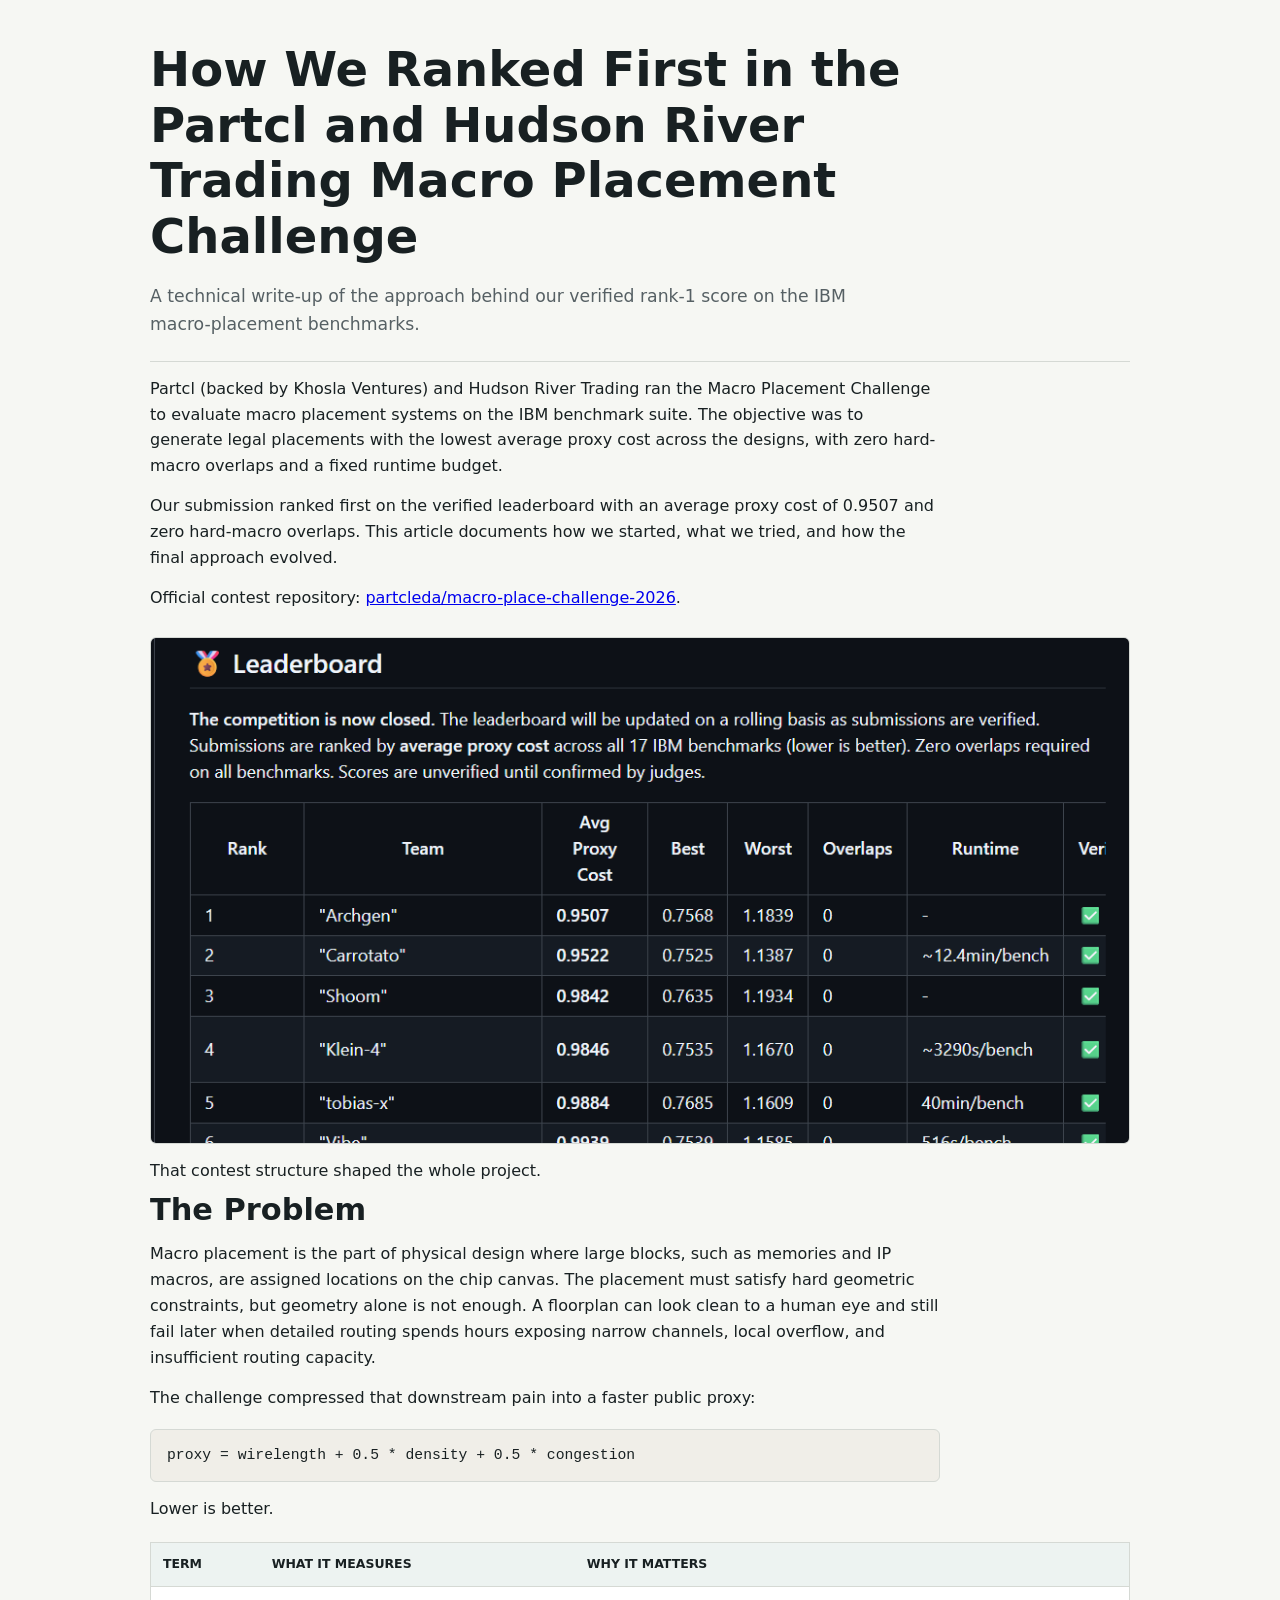
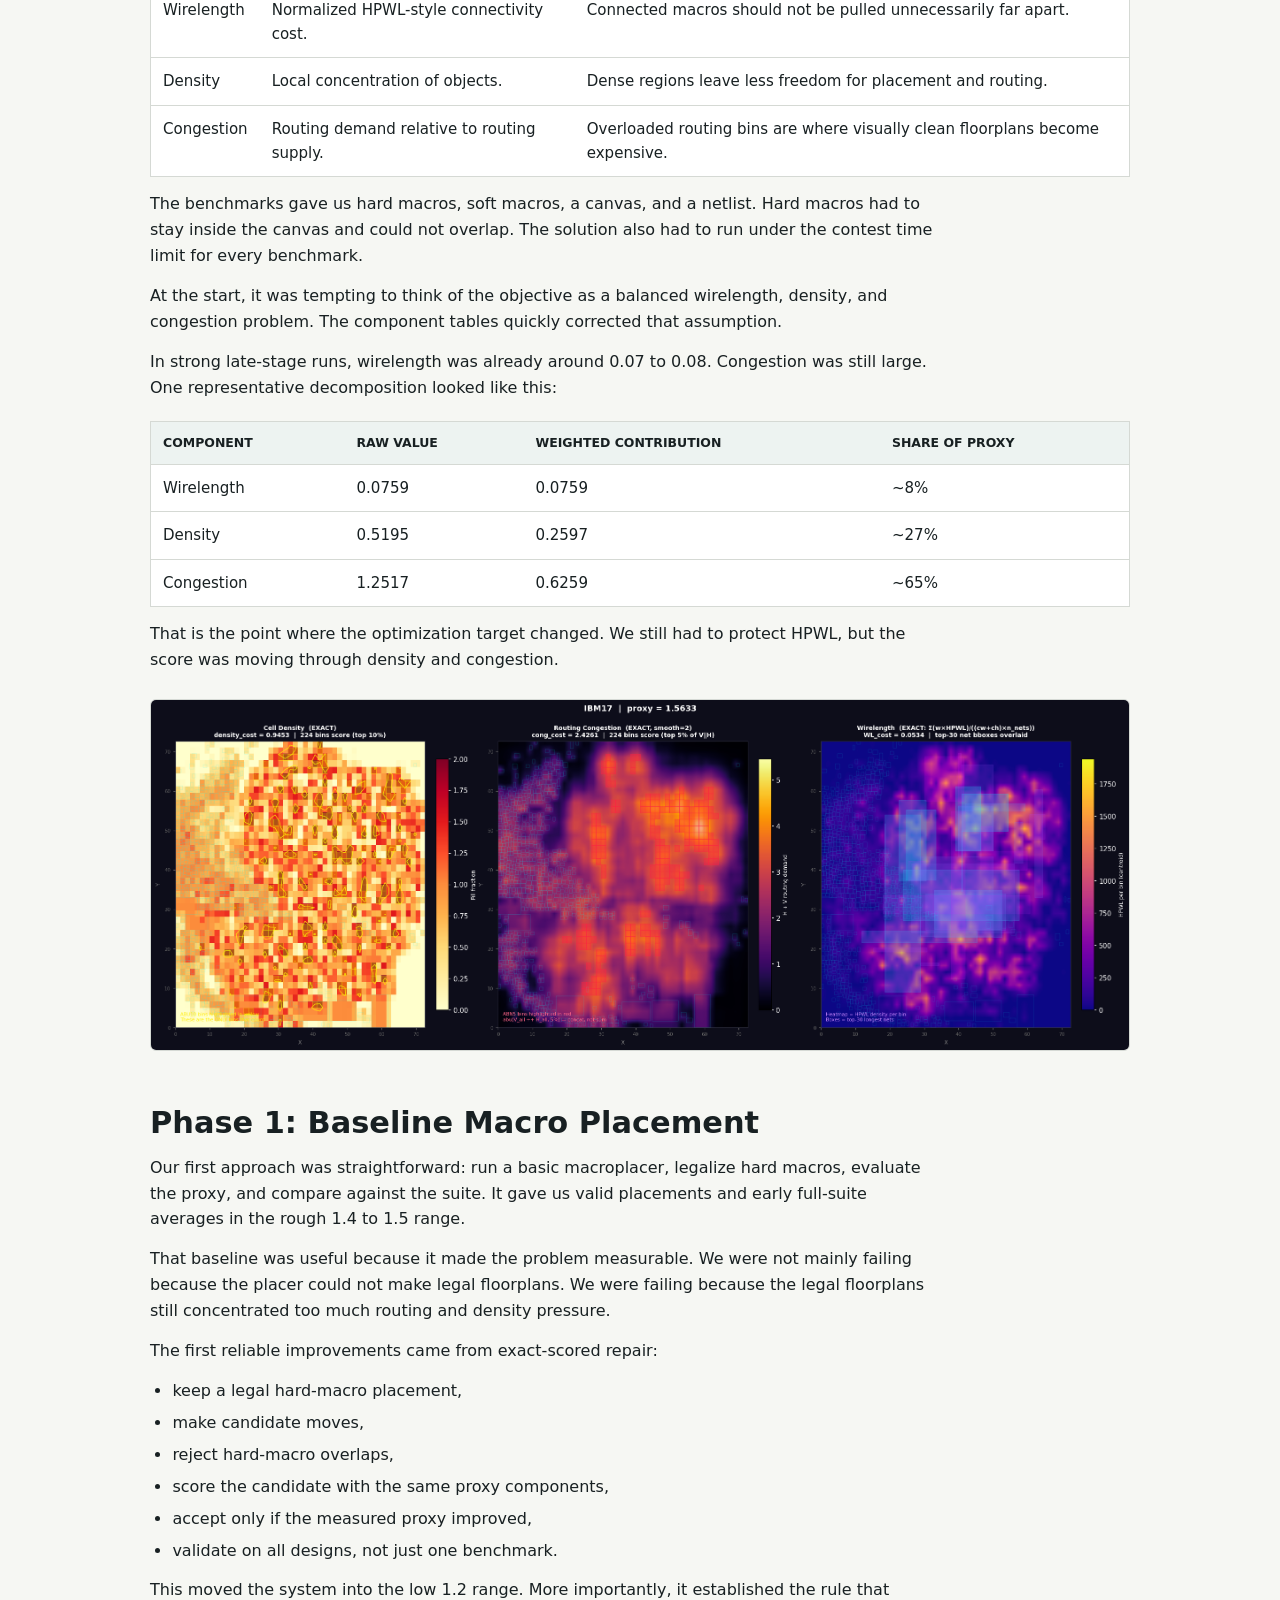
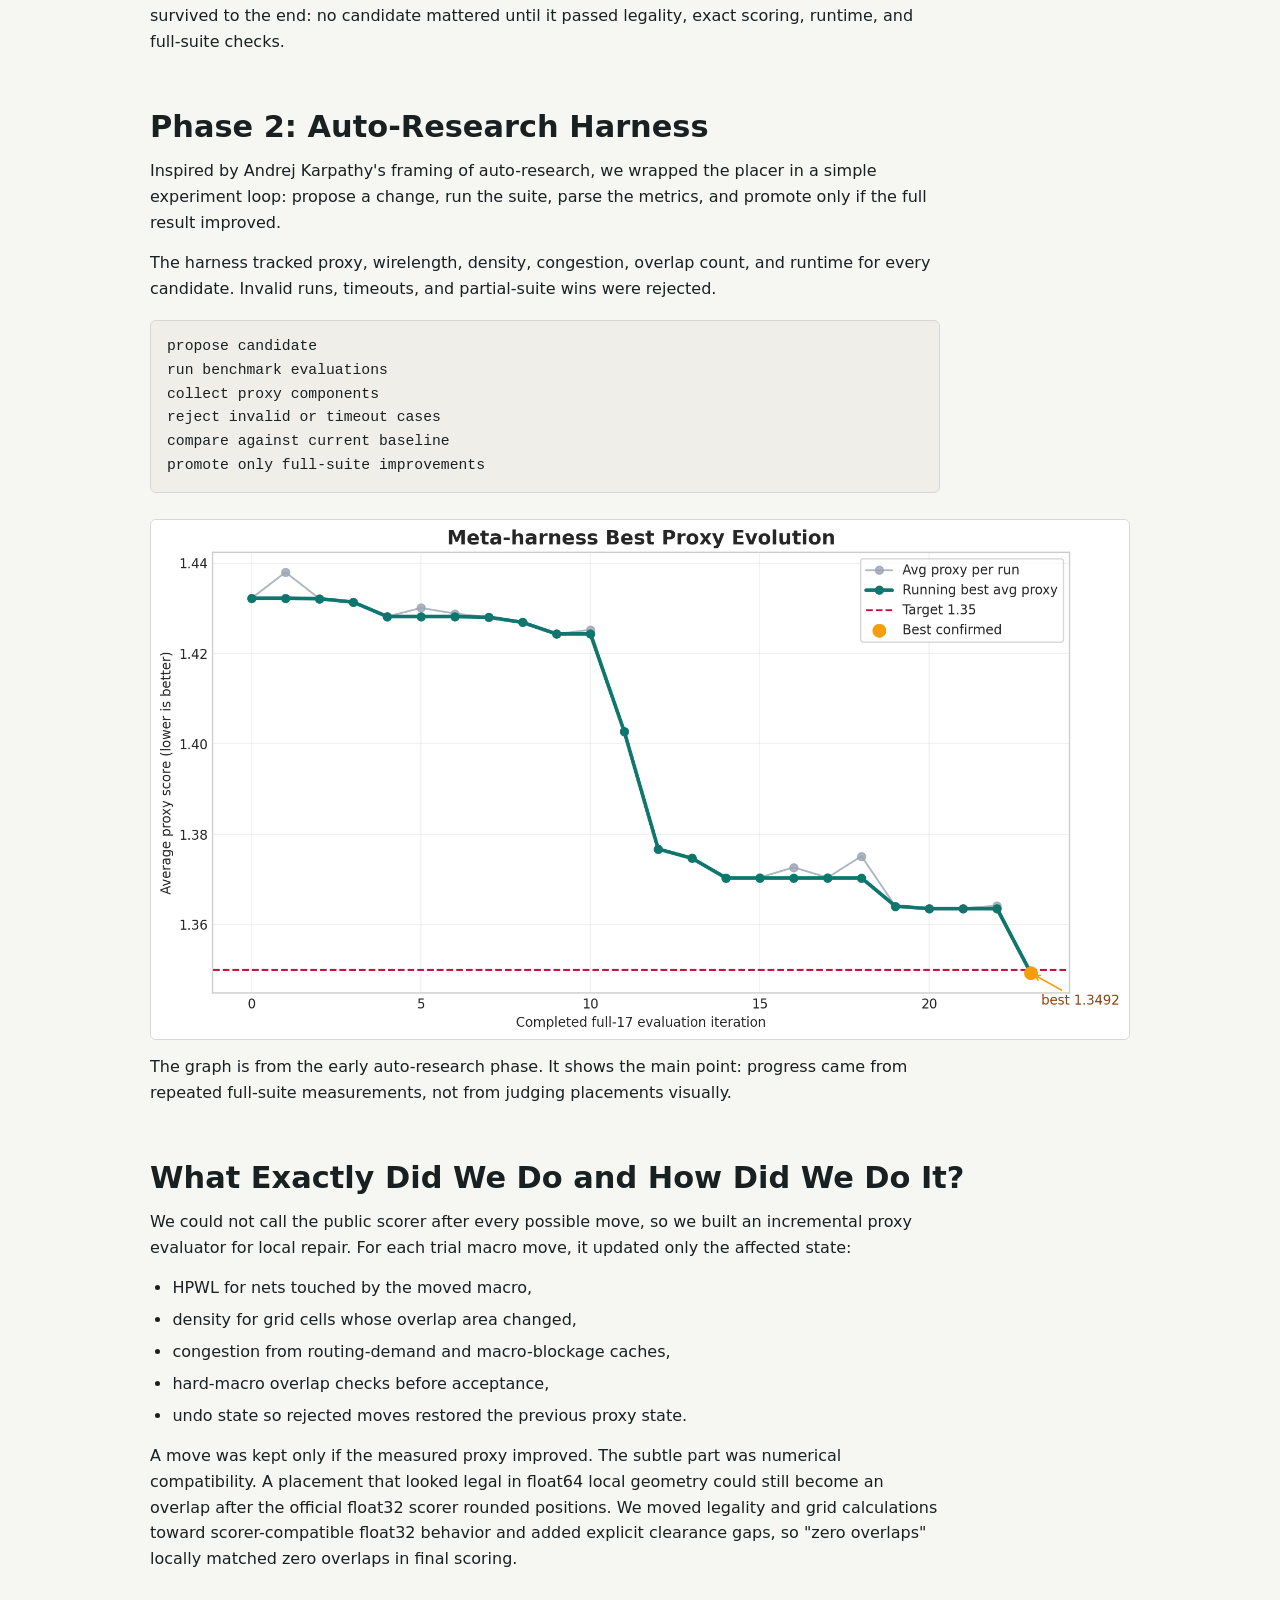
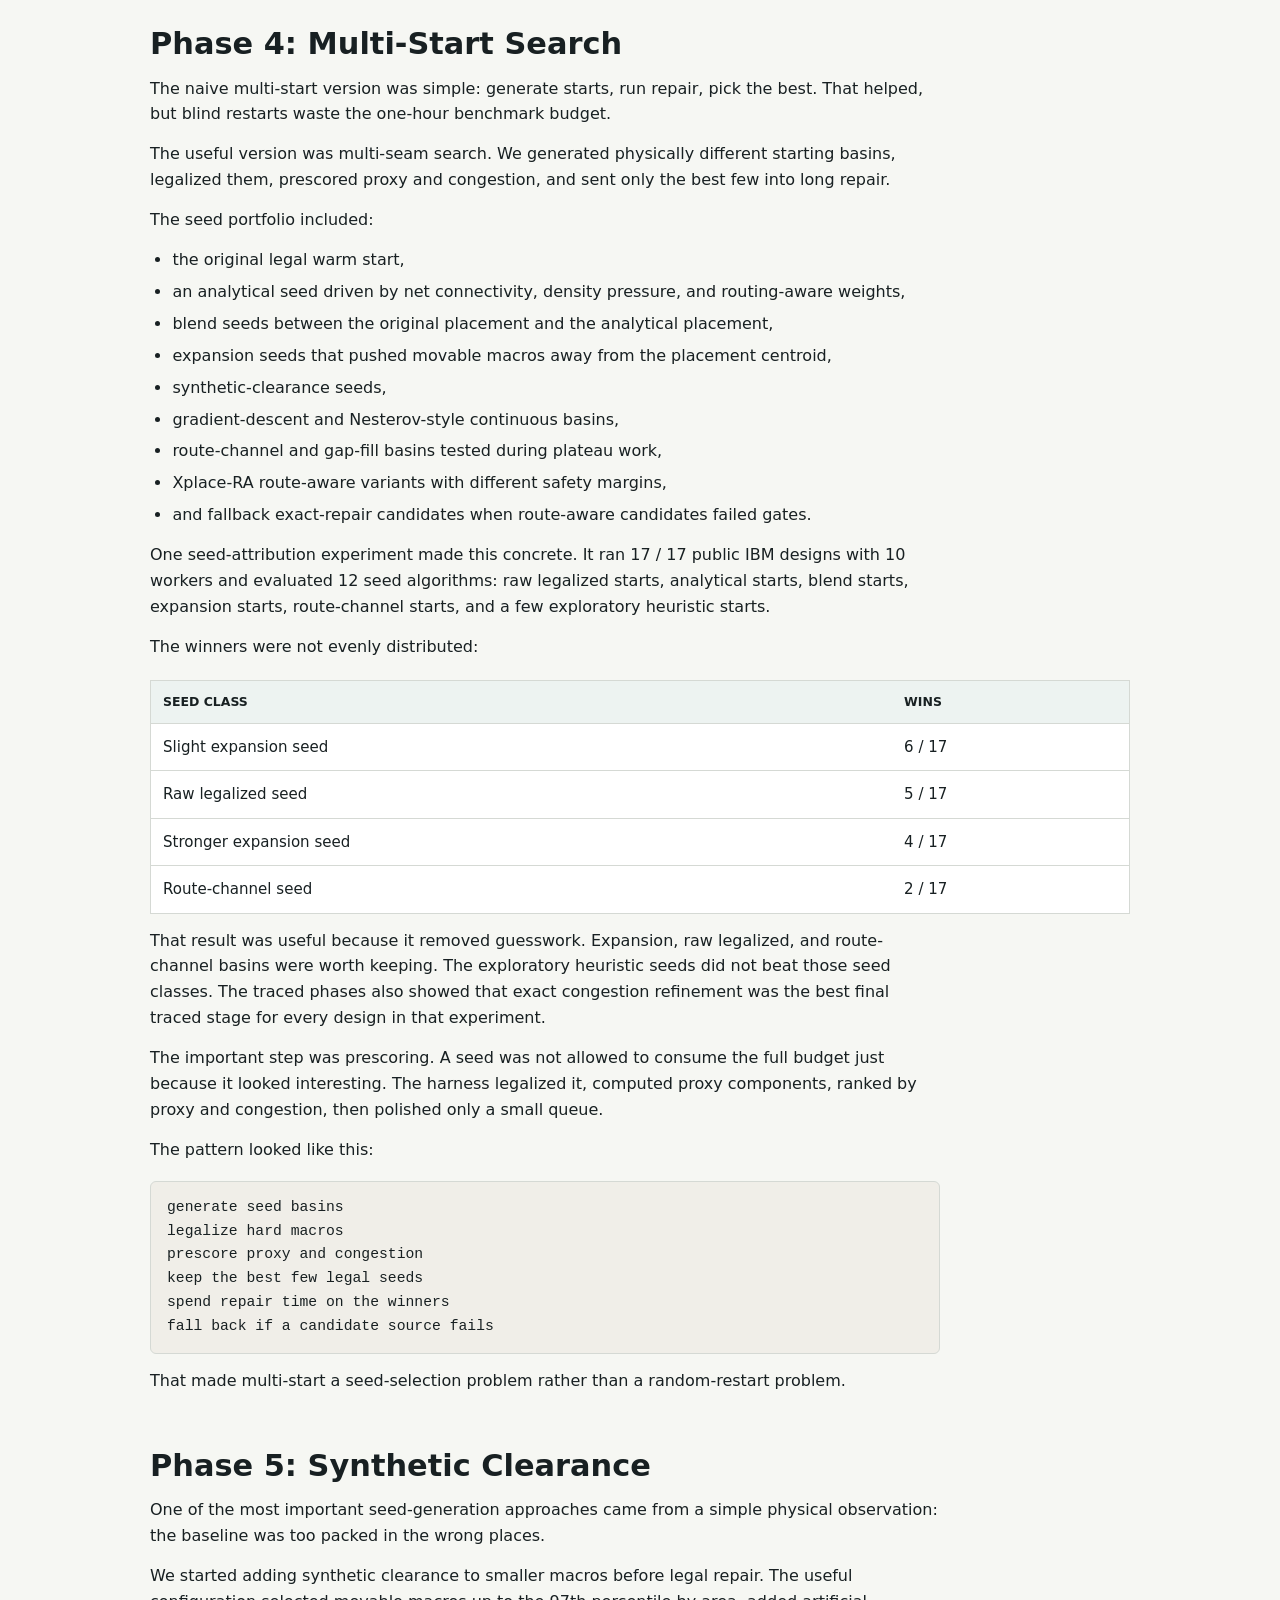
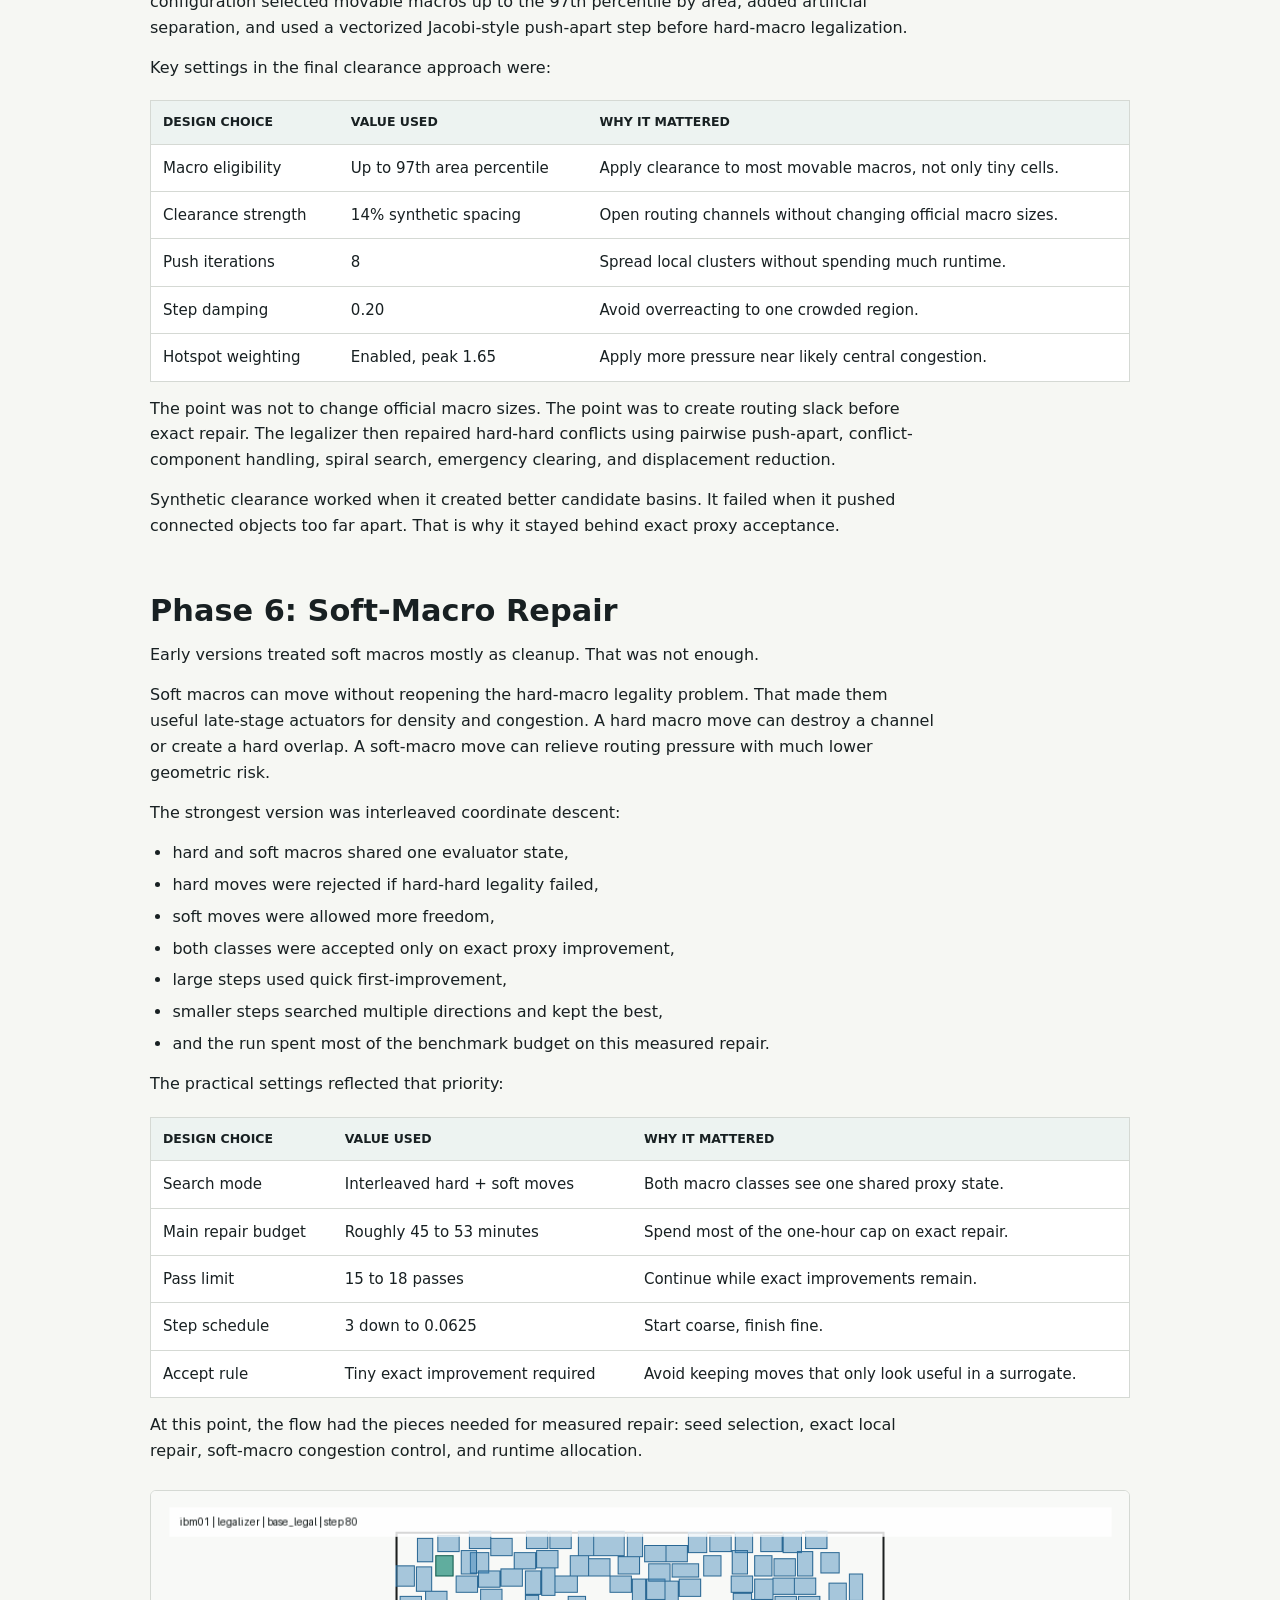
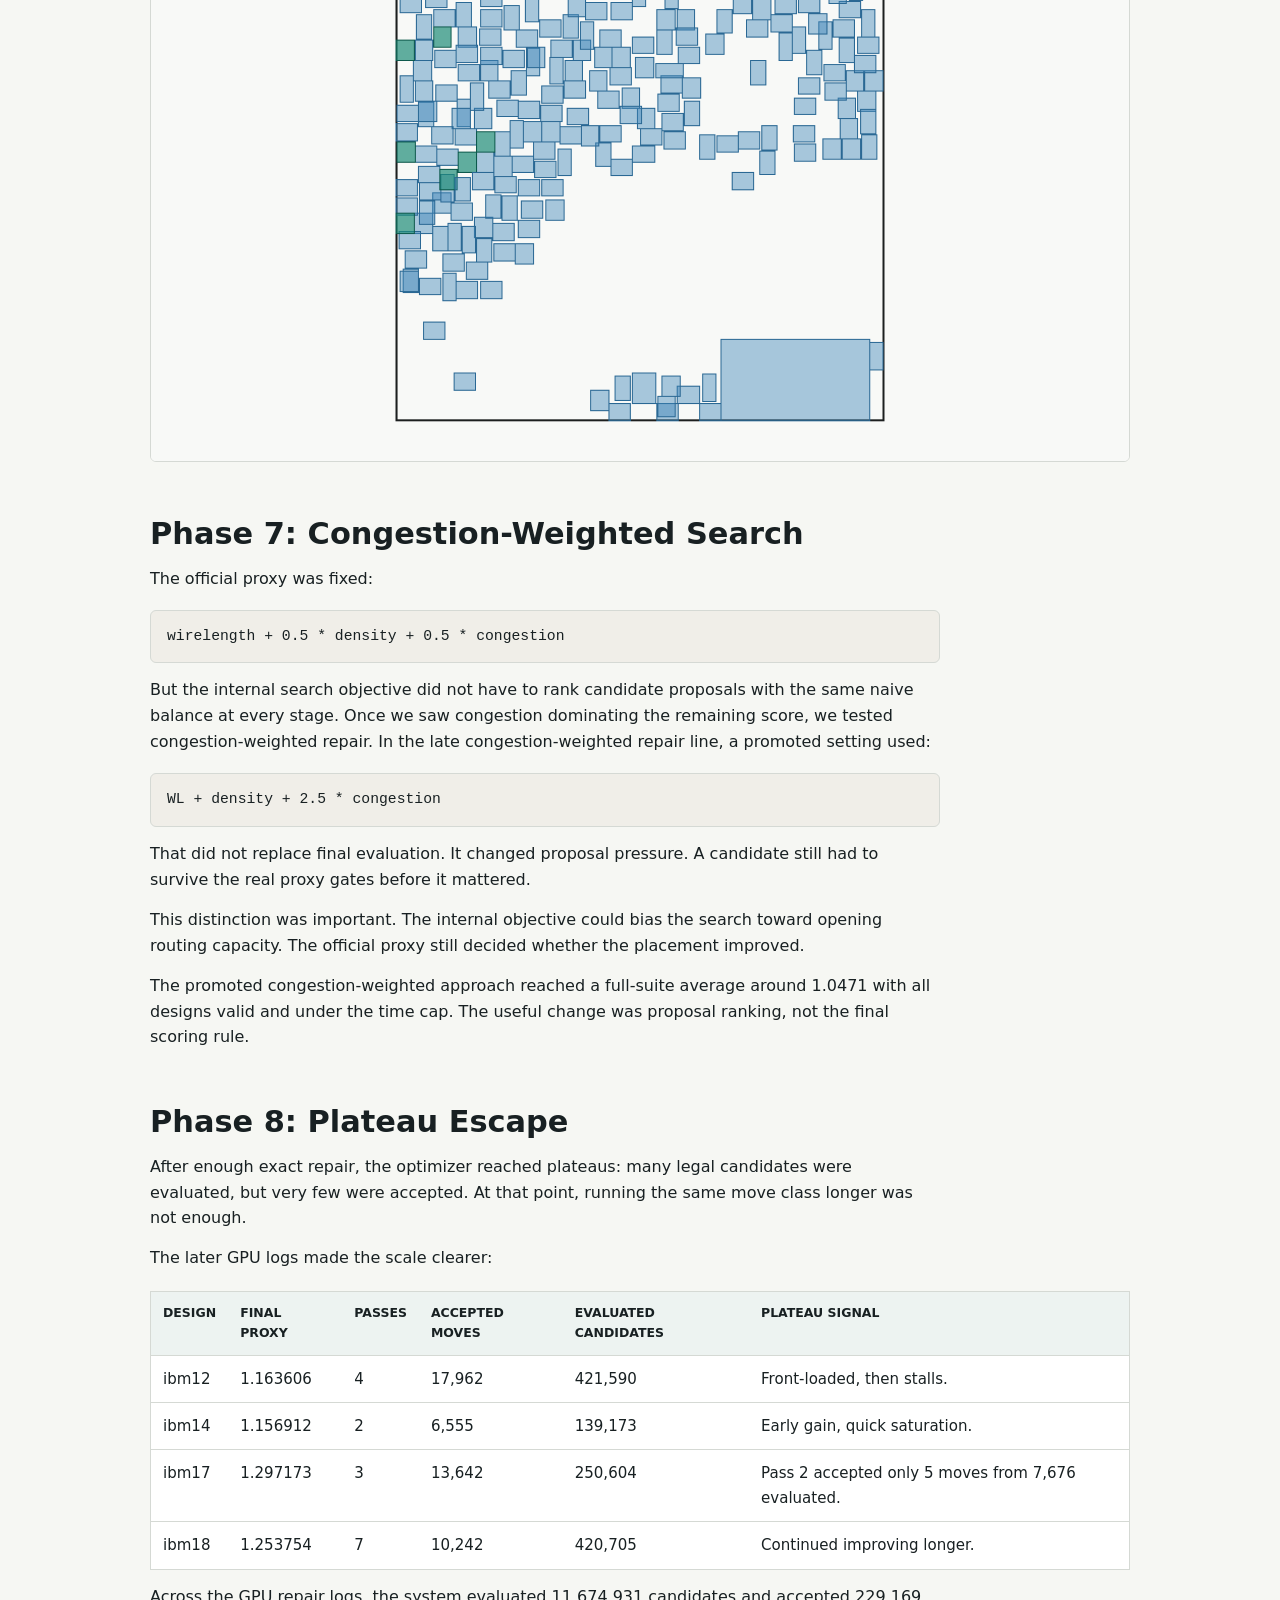
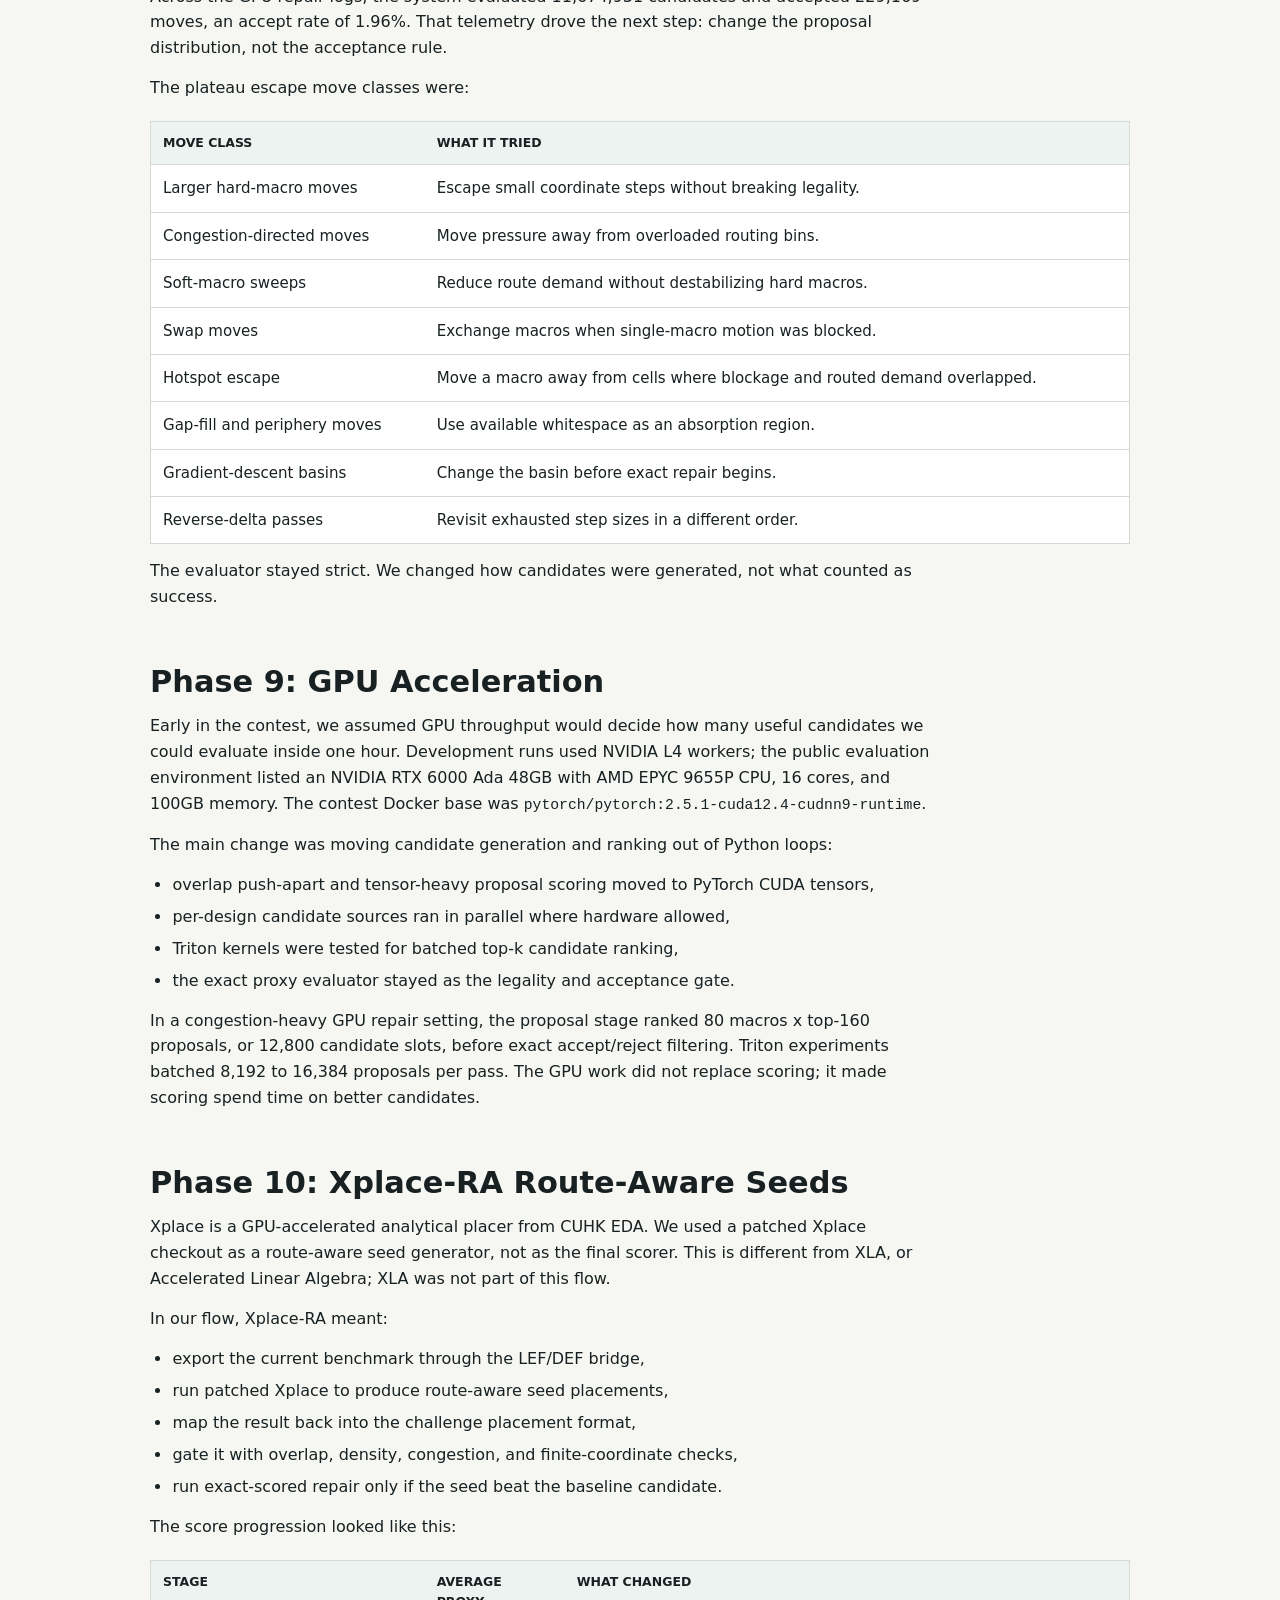
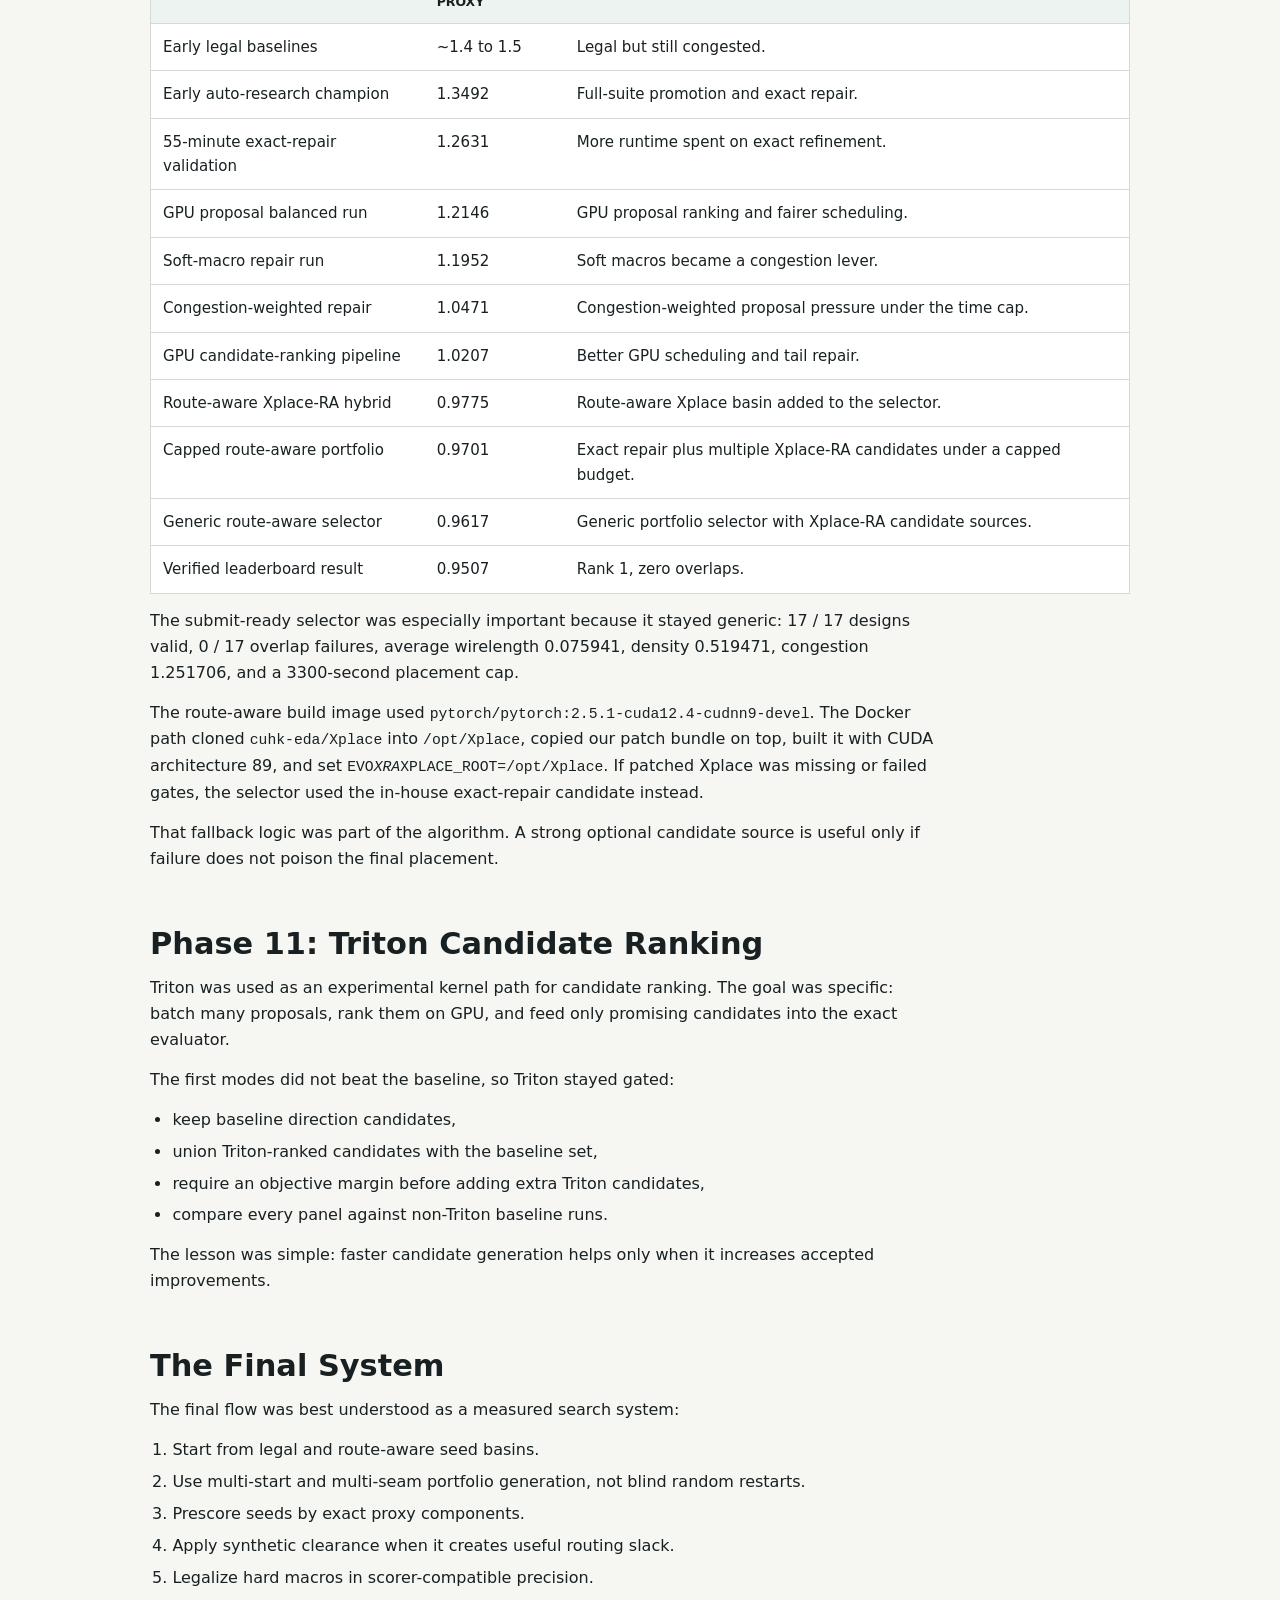
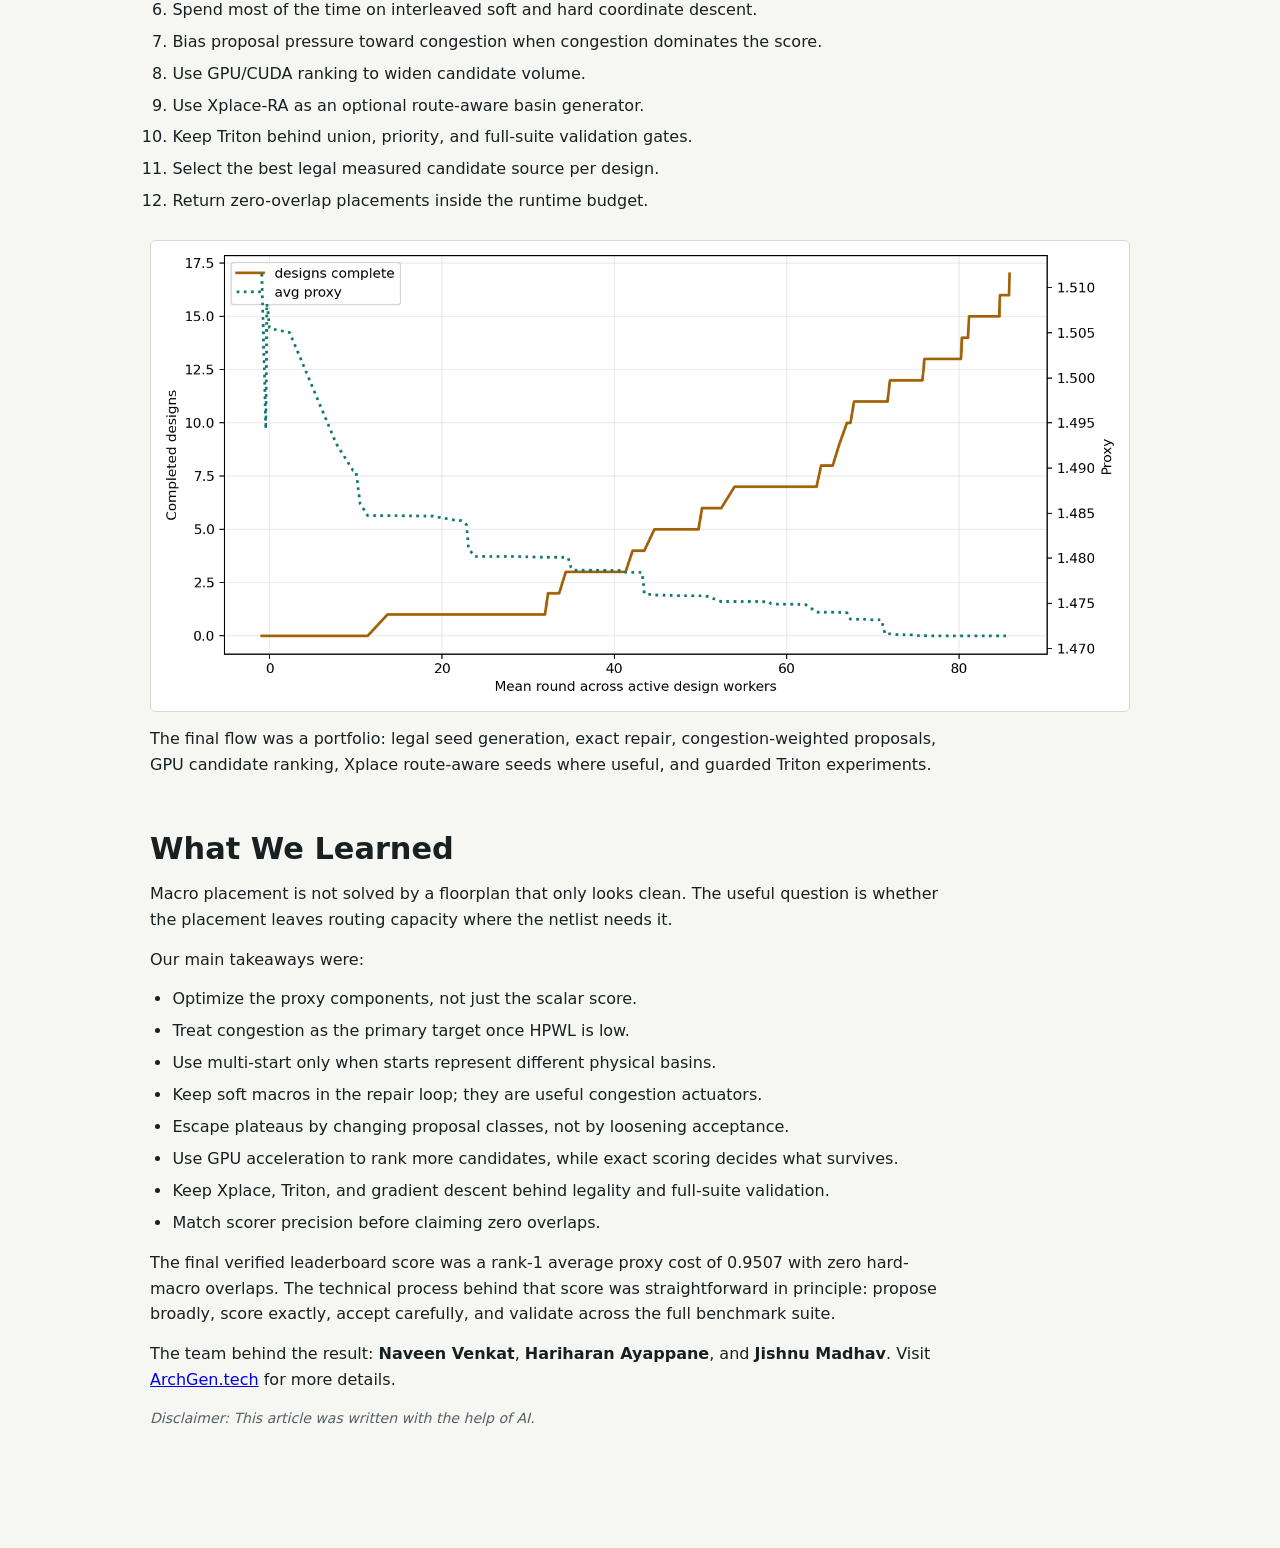
==== commit aca412ef: "Tighten technical article sections" ====
--- a/index.html
+++ b/index.html
@@ -24,7 +24,7 @@
     </main>
 
     <script>
-      const markdownUrl = "article.md?v=result-team";
+      const markdownUrl = "article.md?v=technical-trim";
 
       function escapeHtml(value) {
         return value
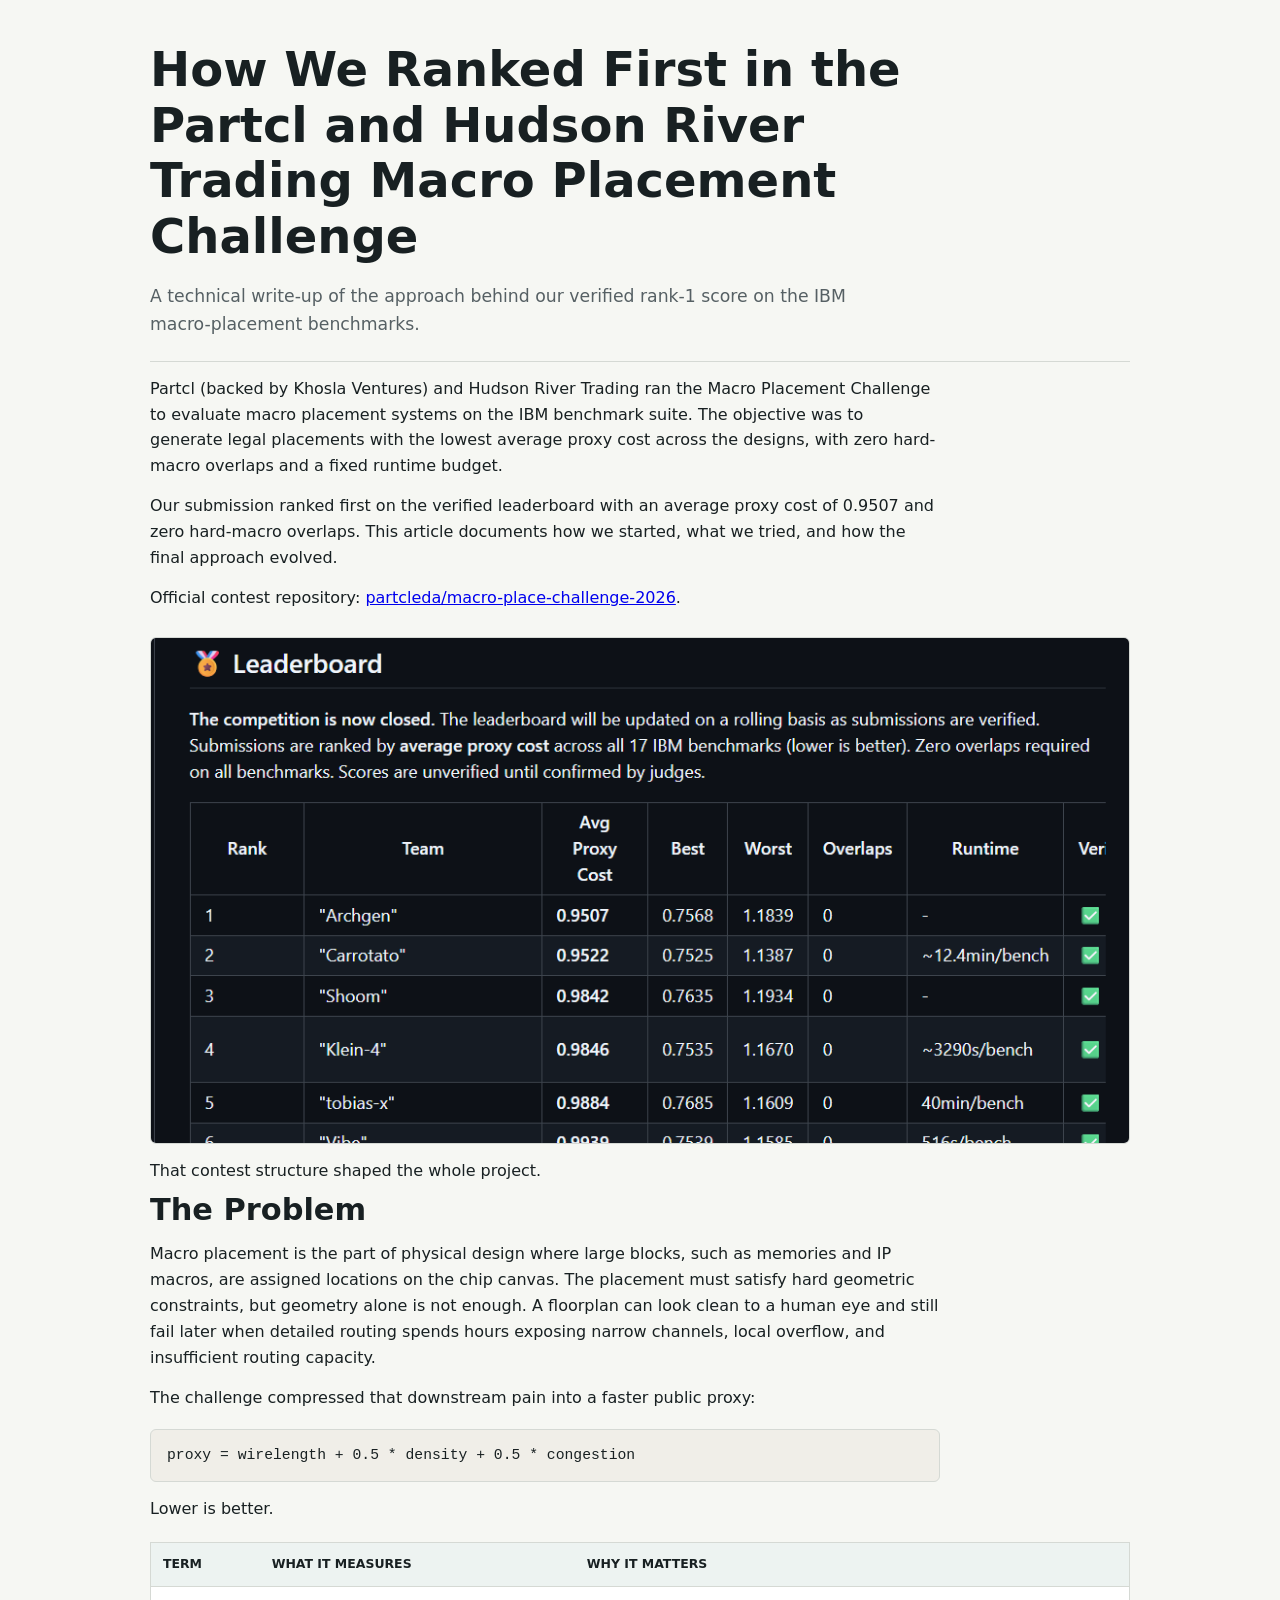
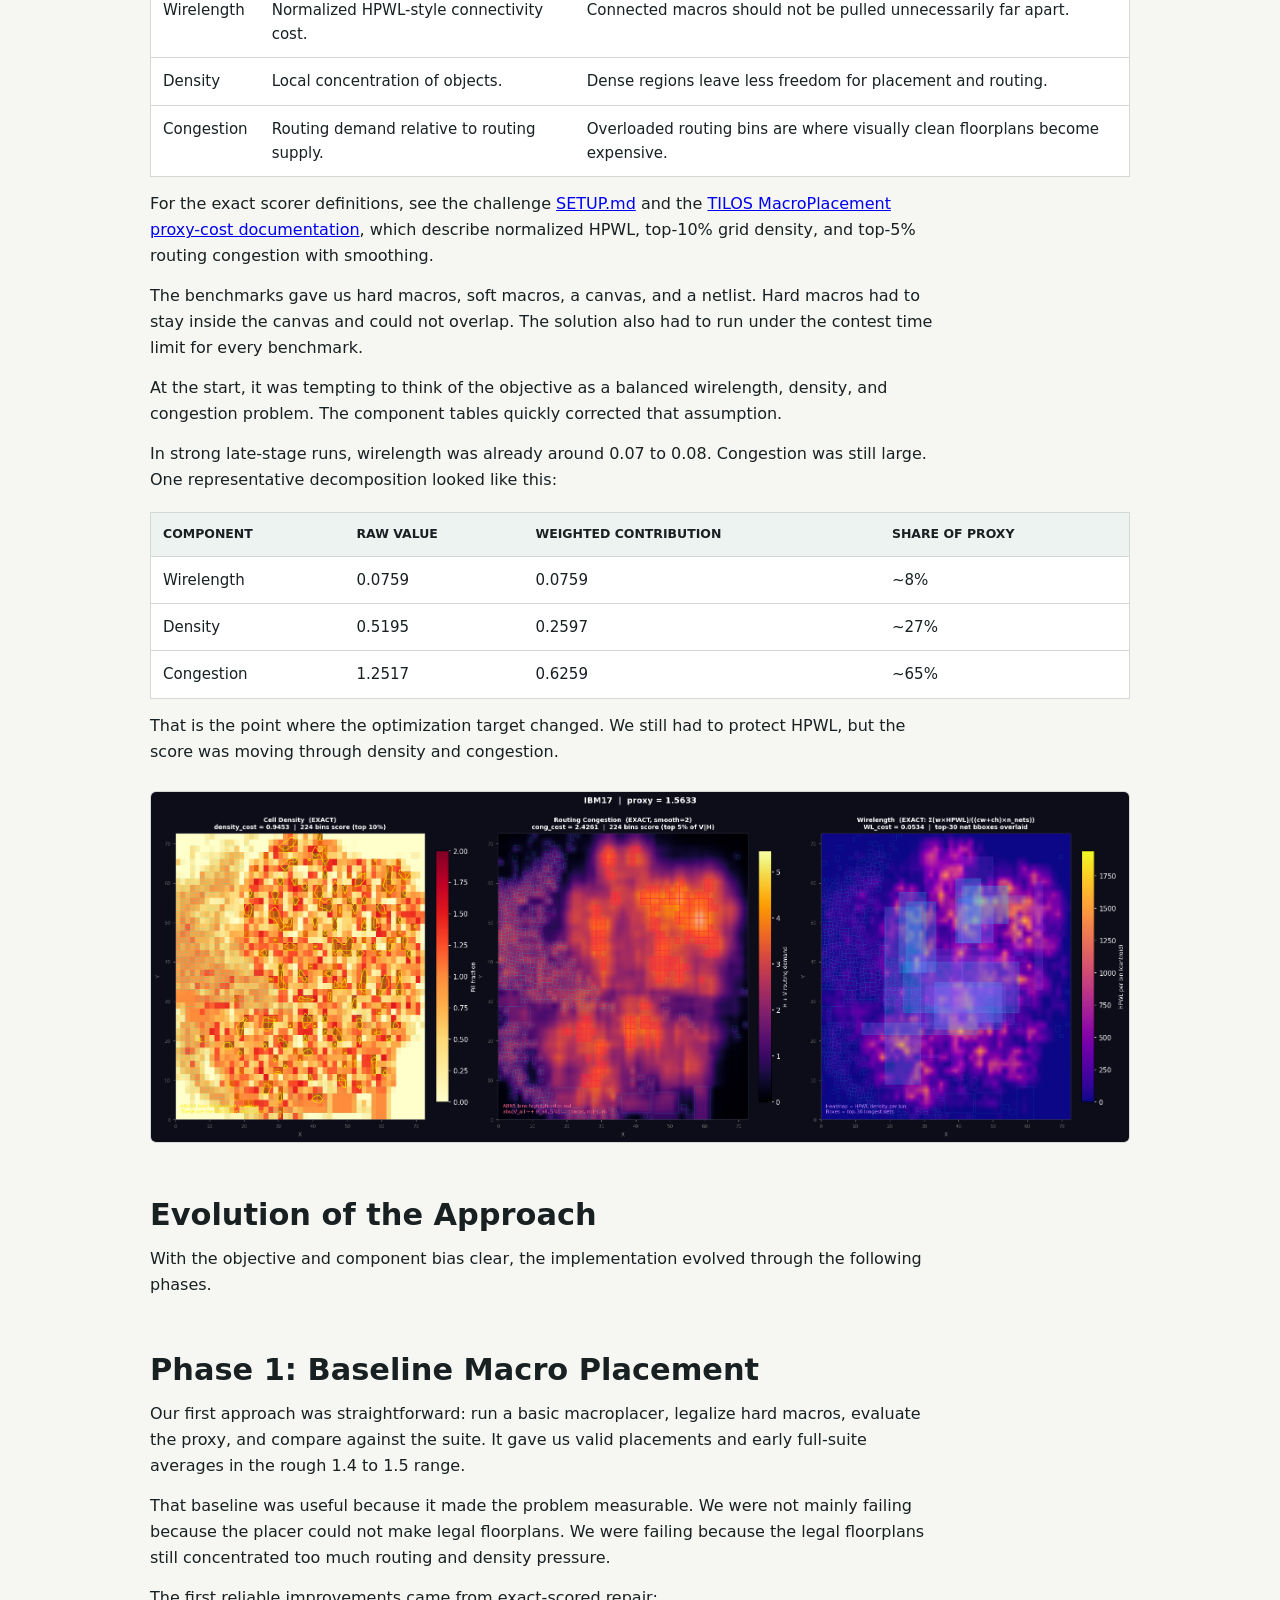
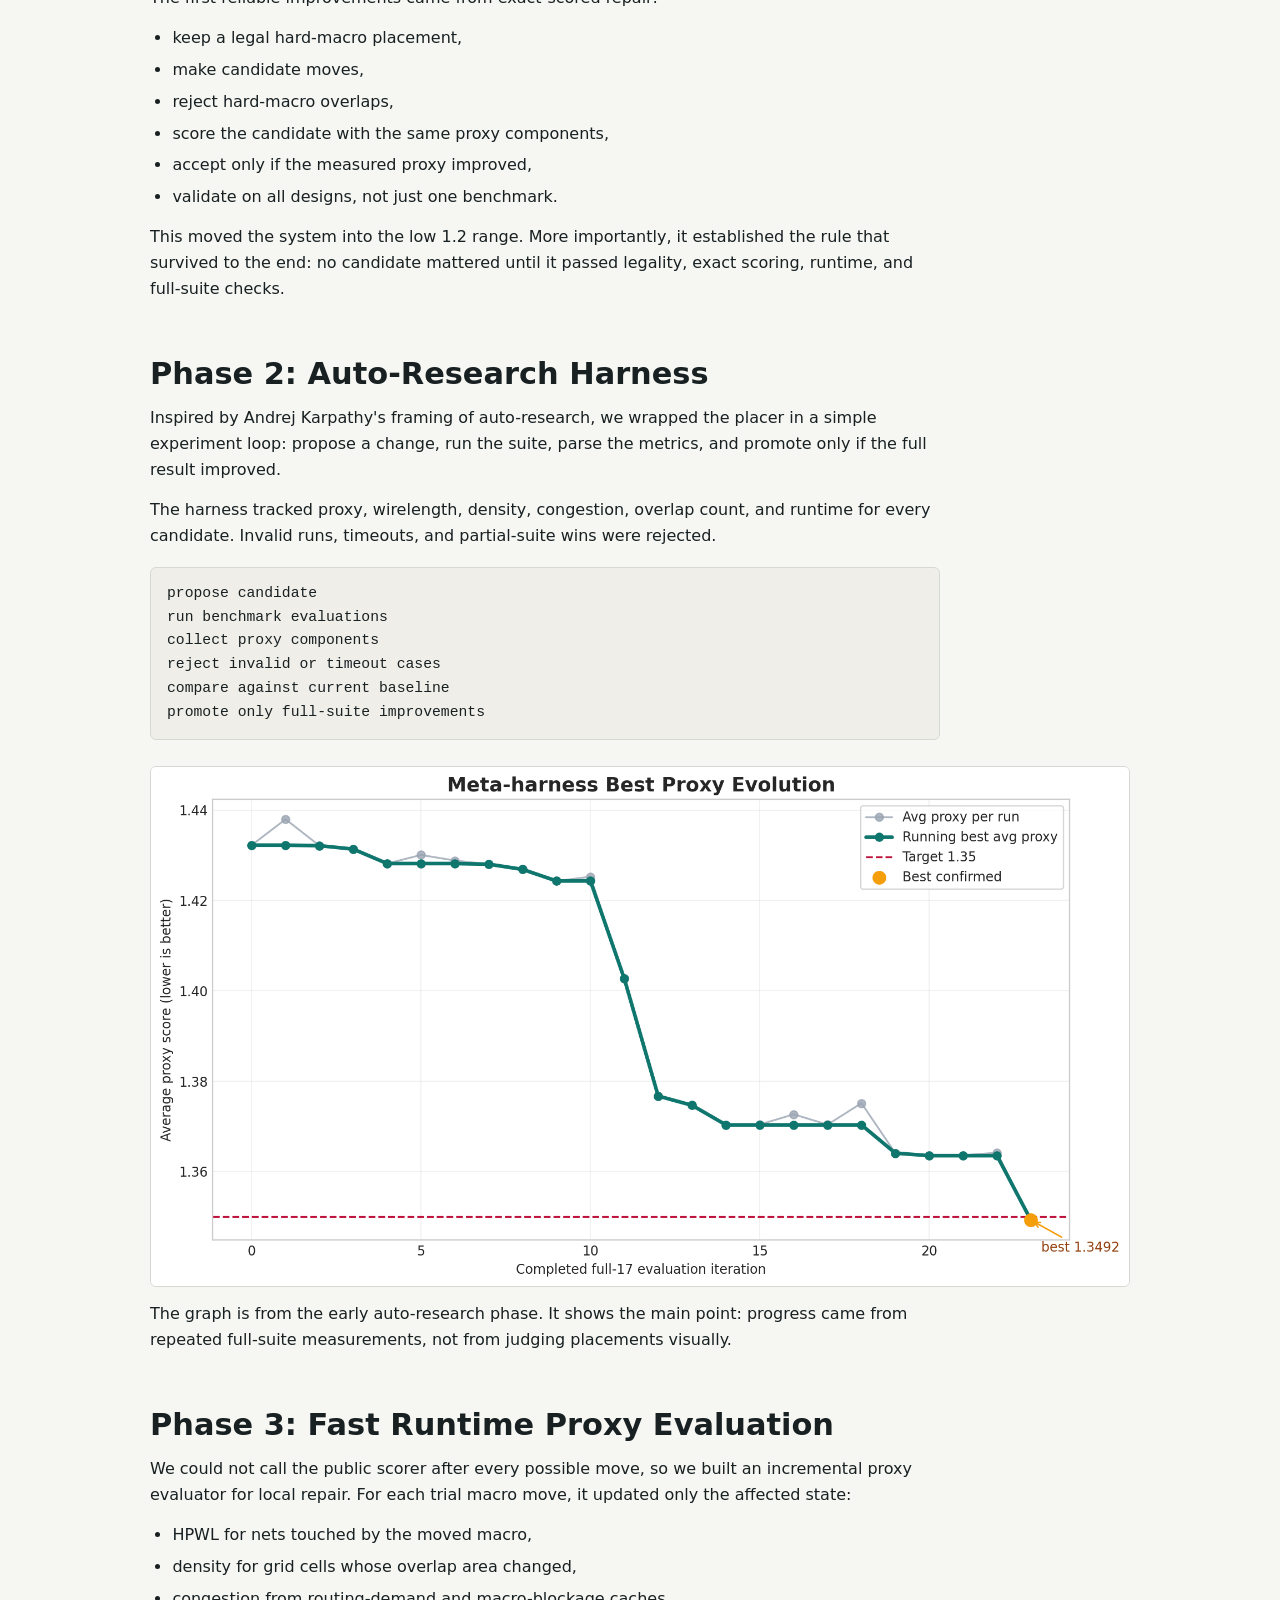
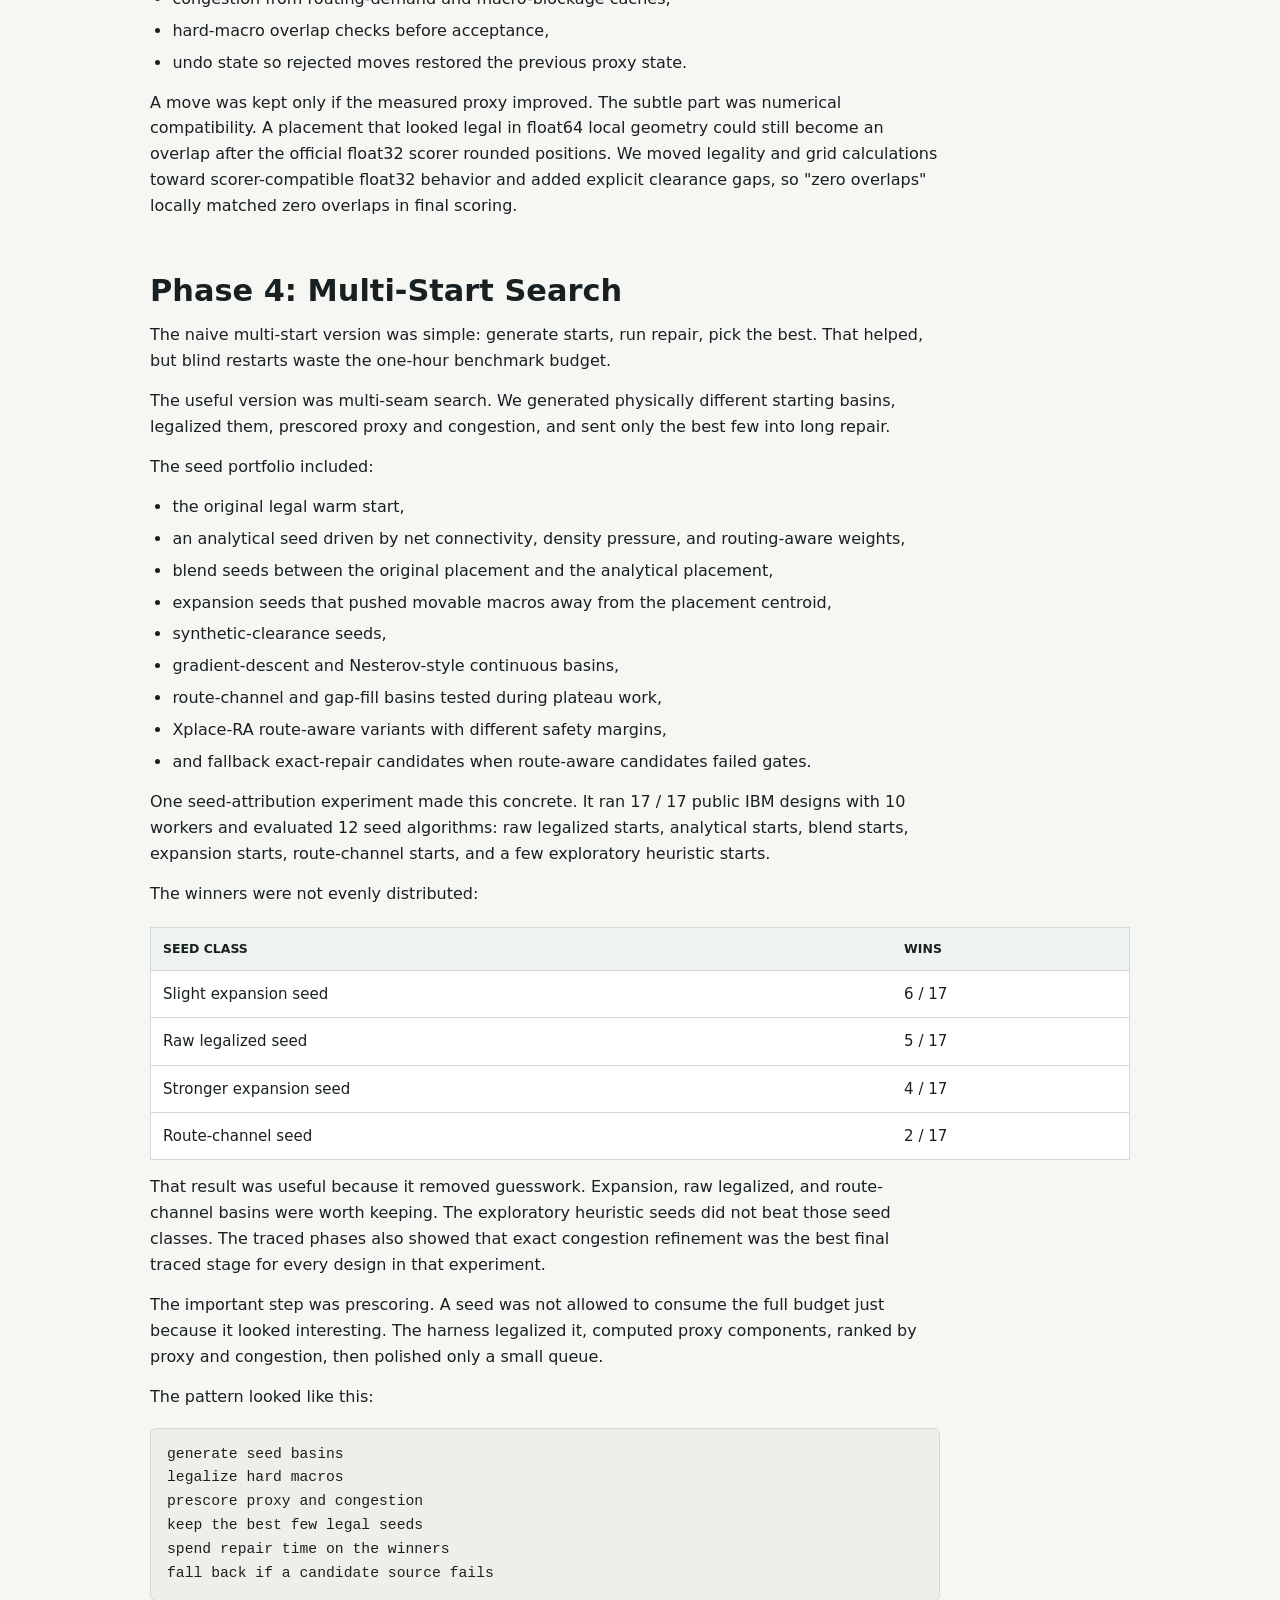
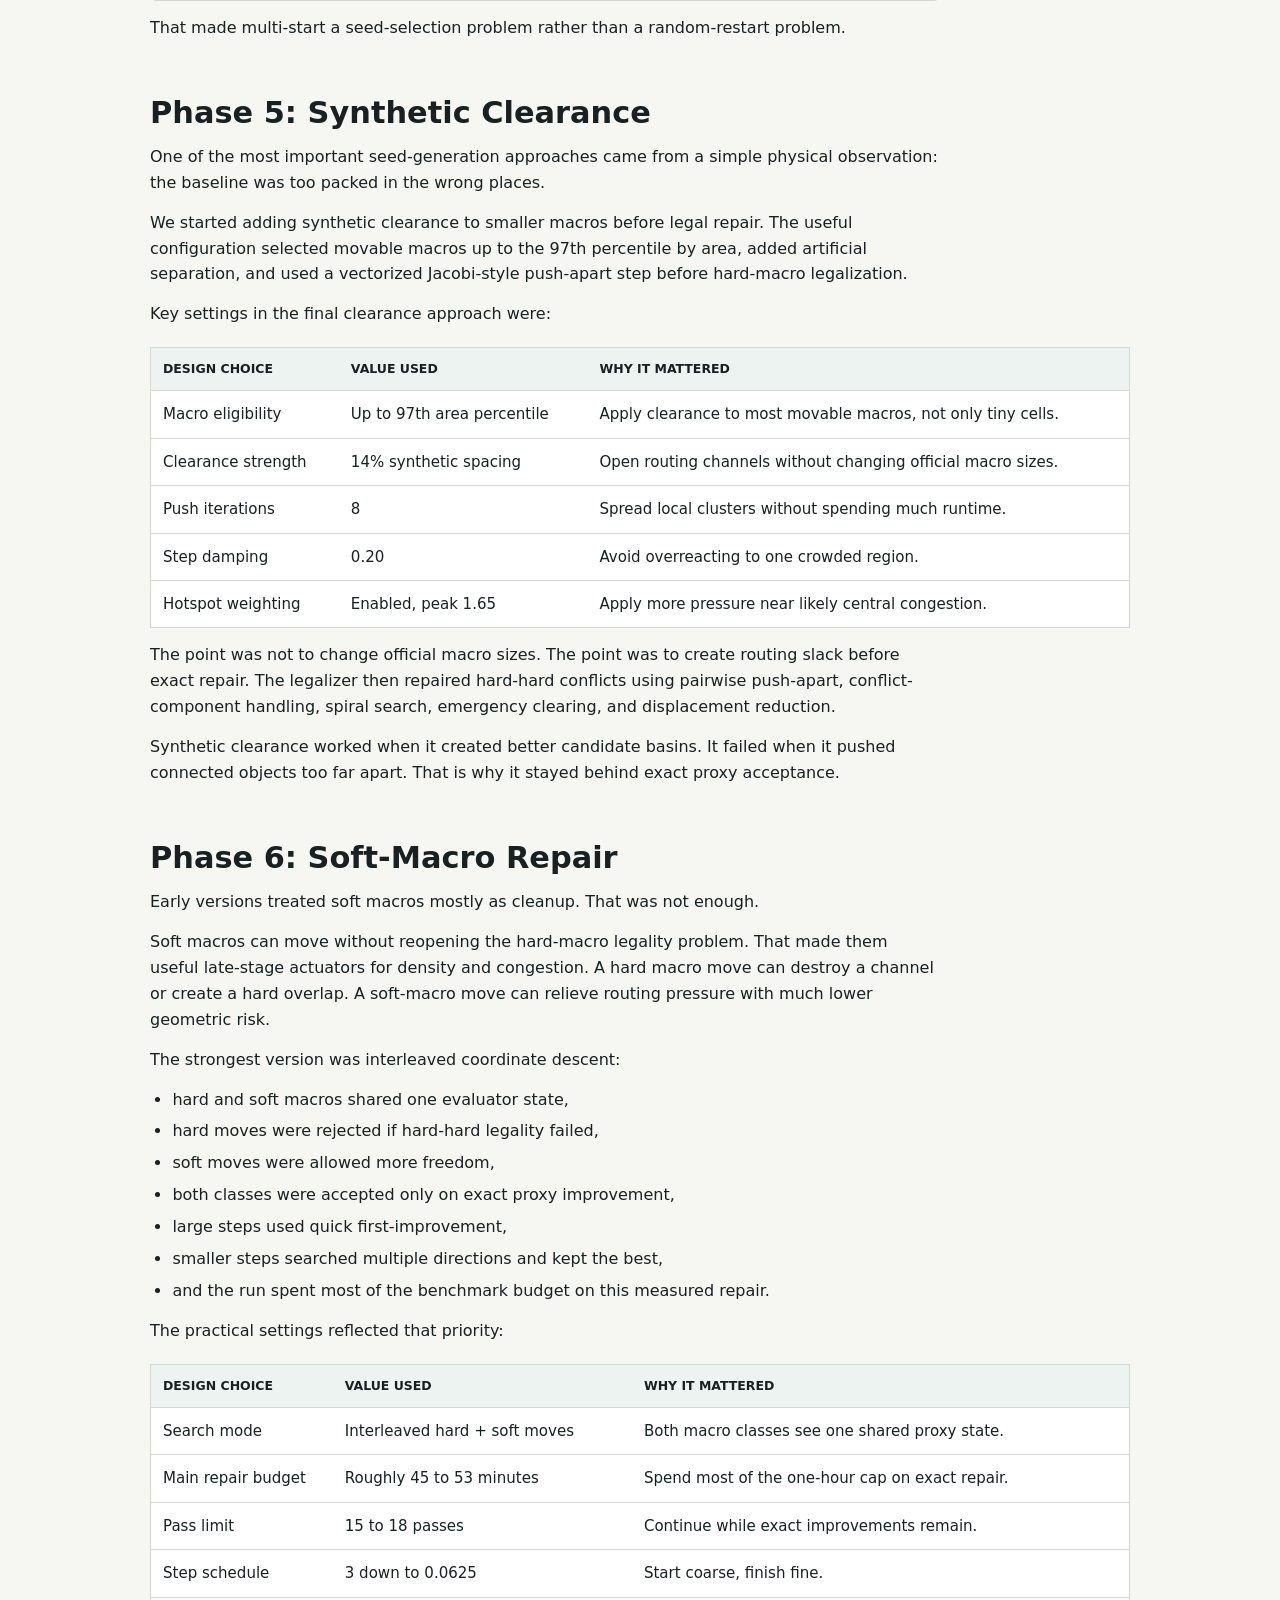
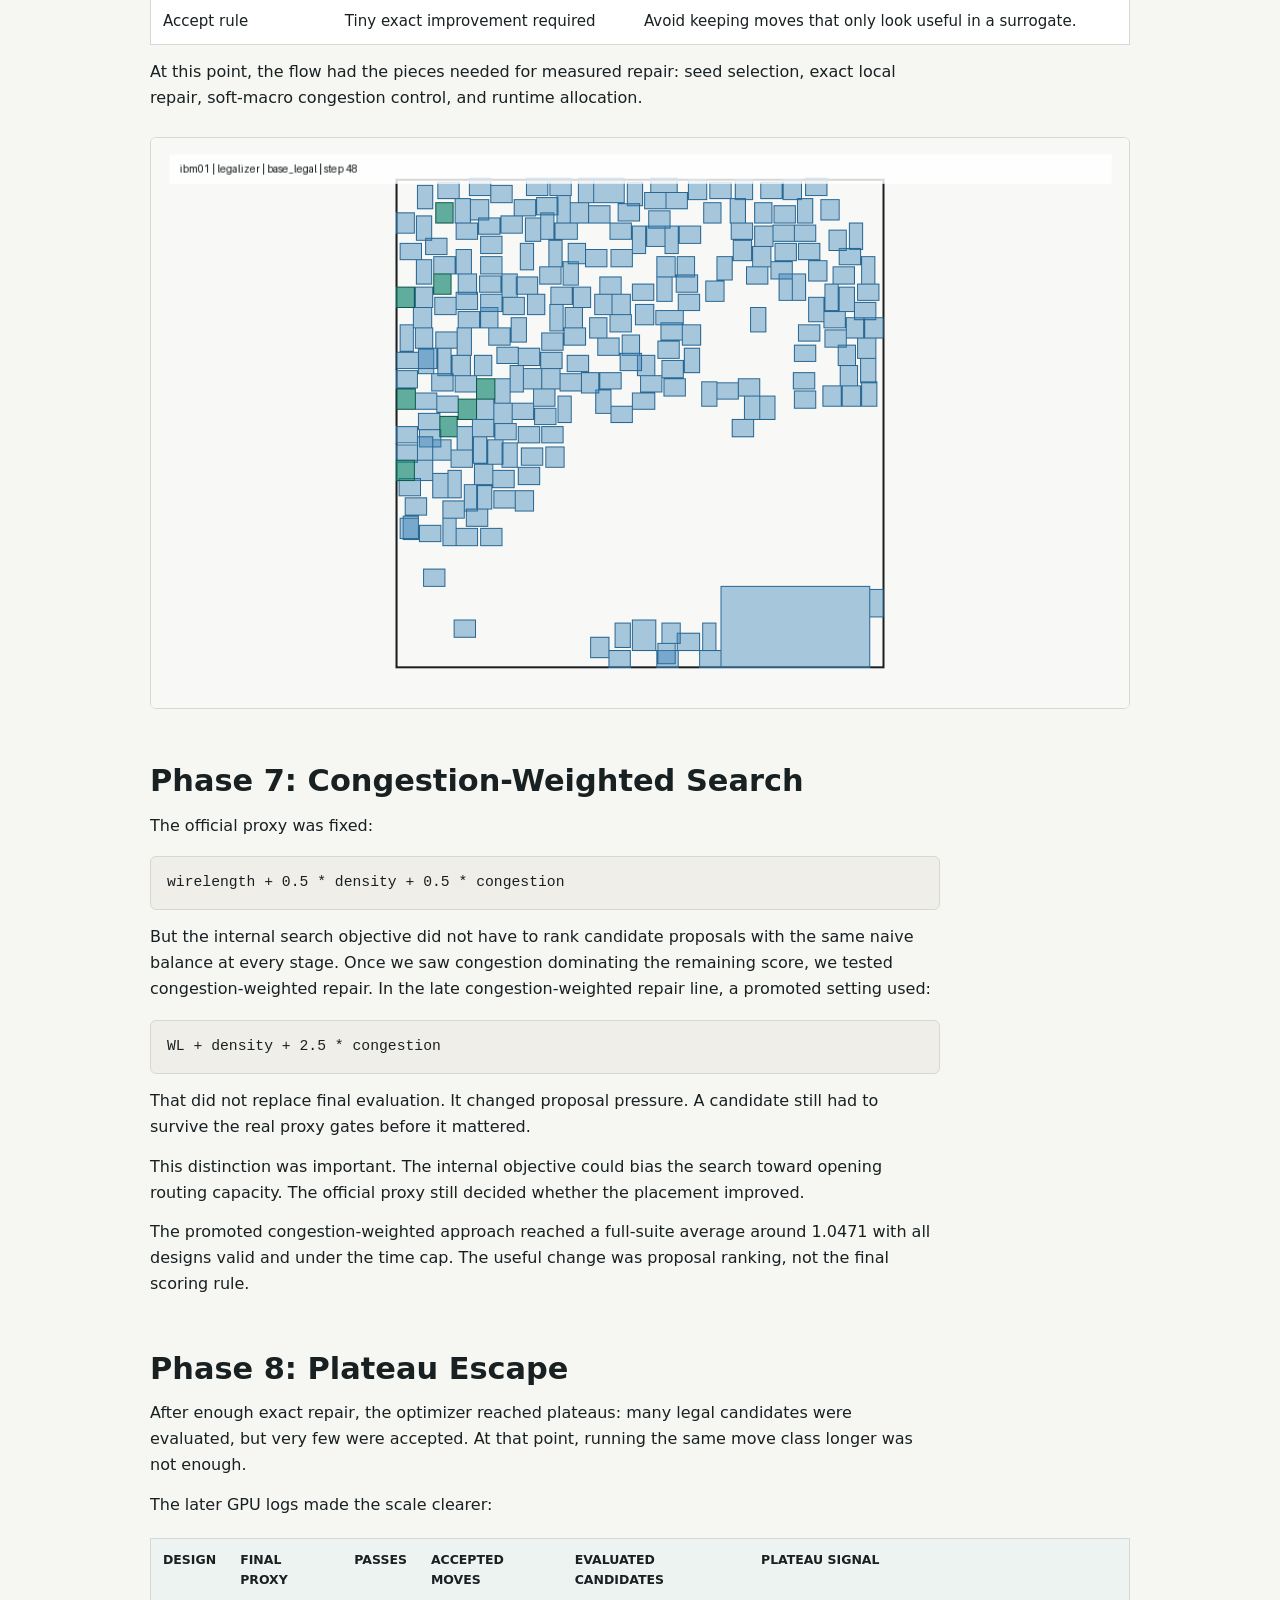
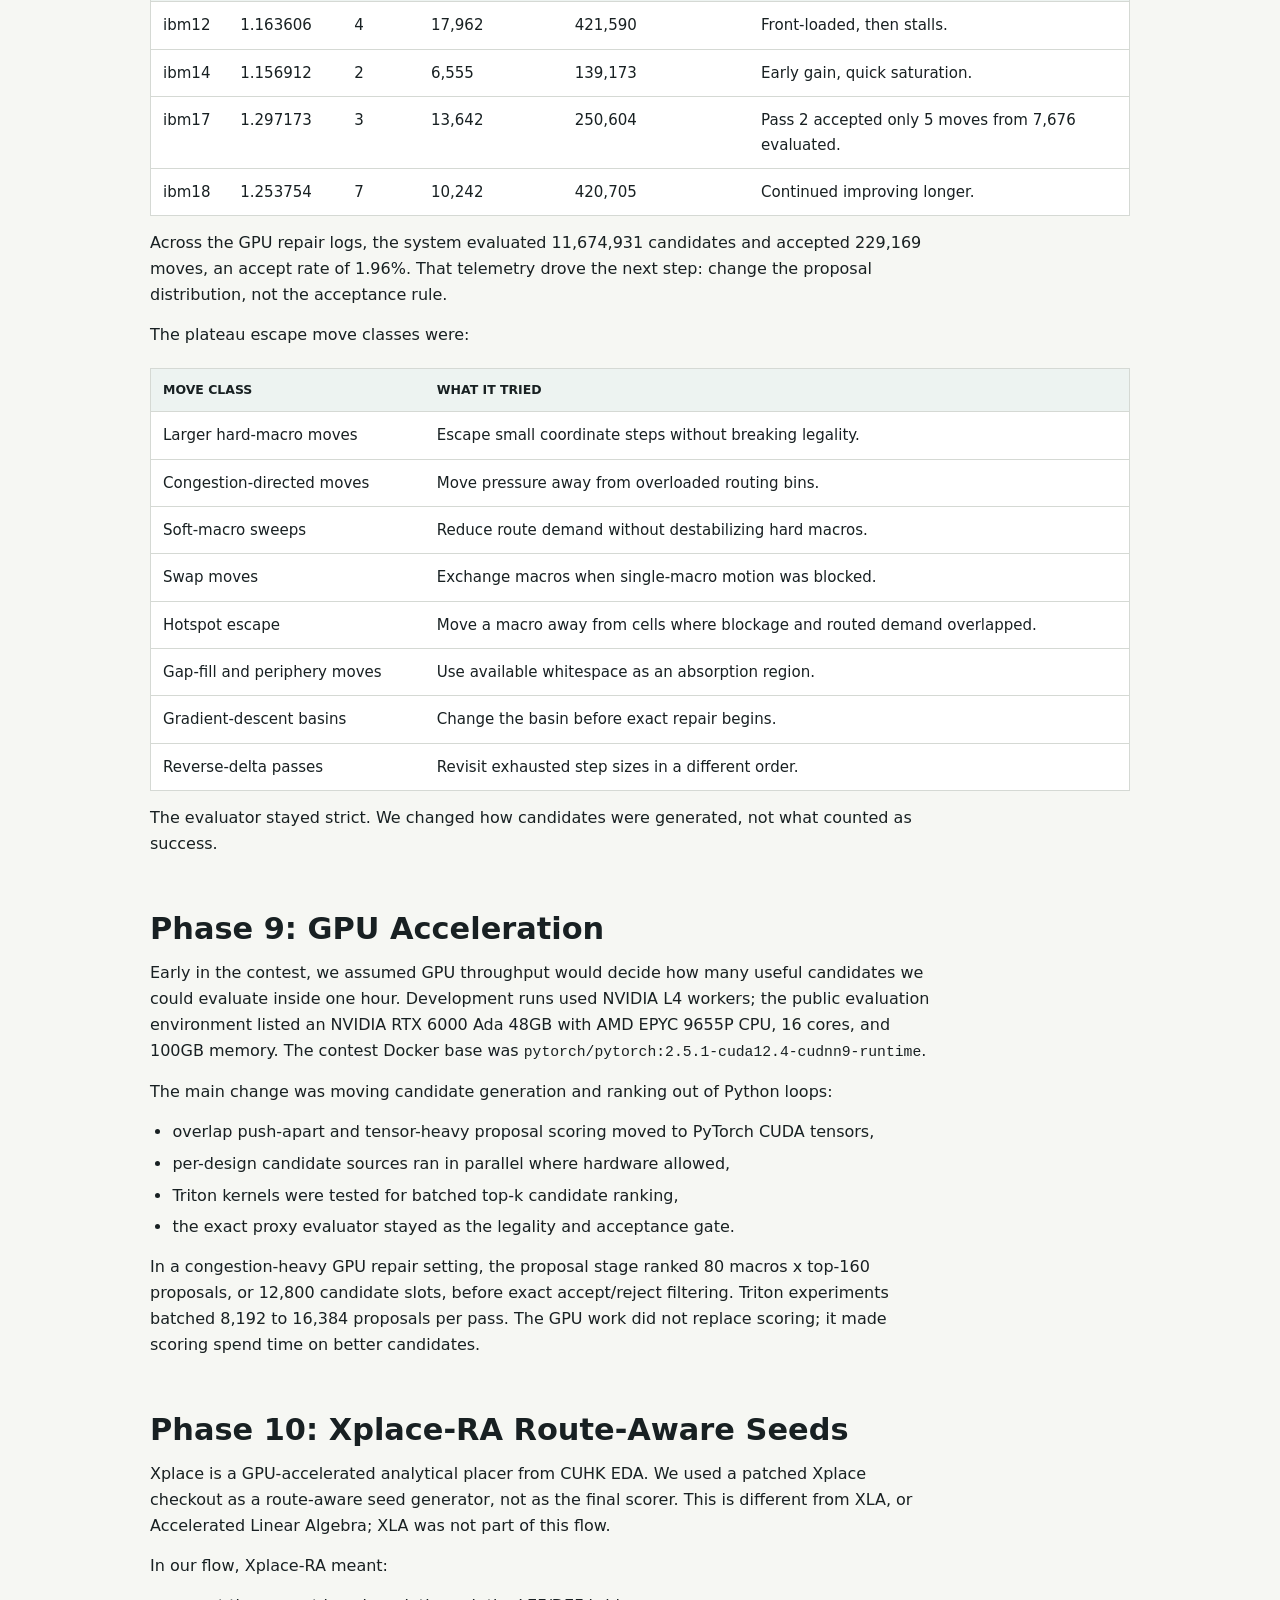
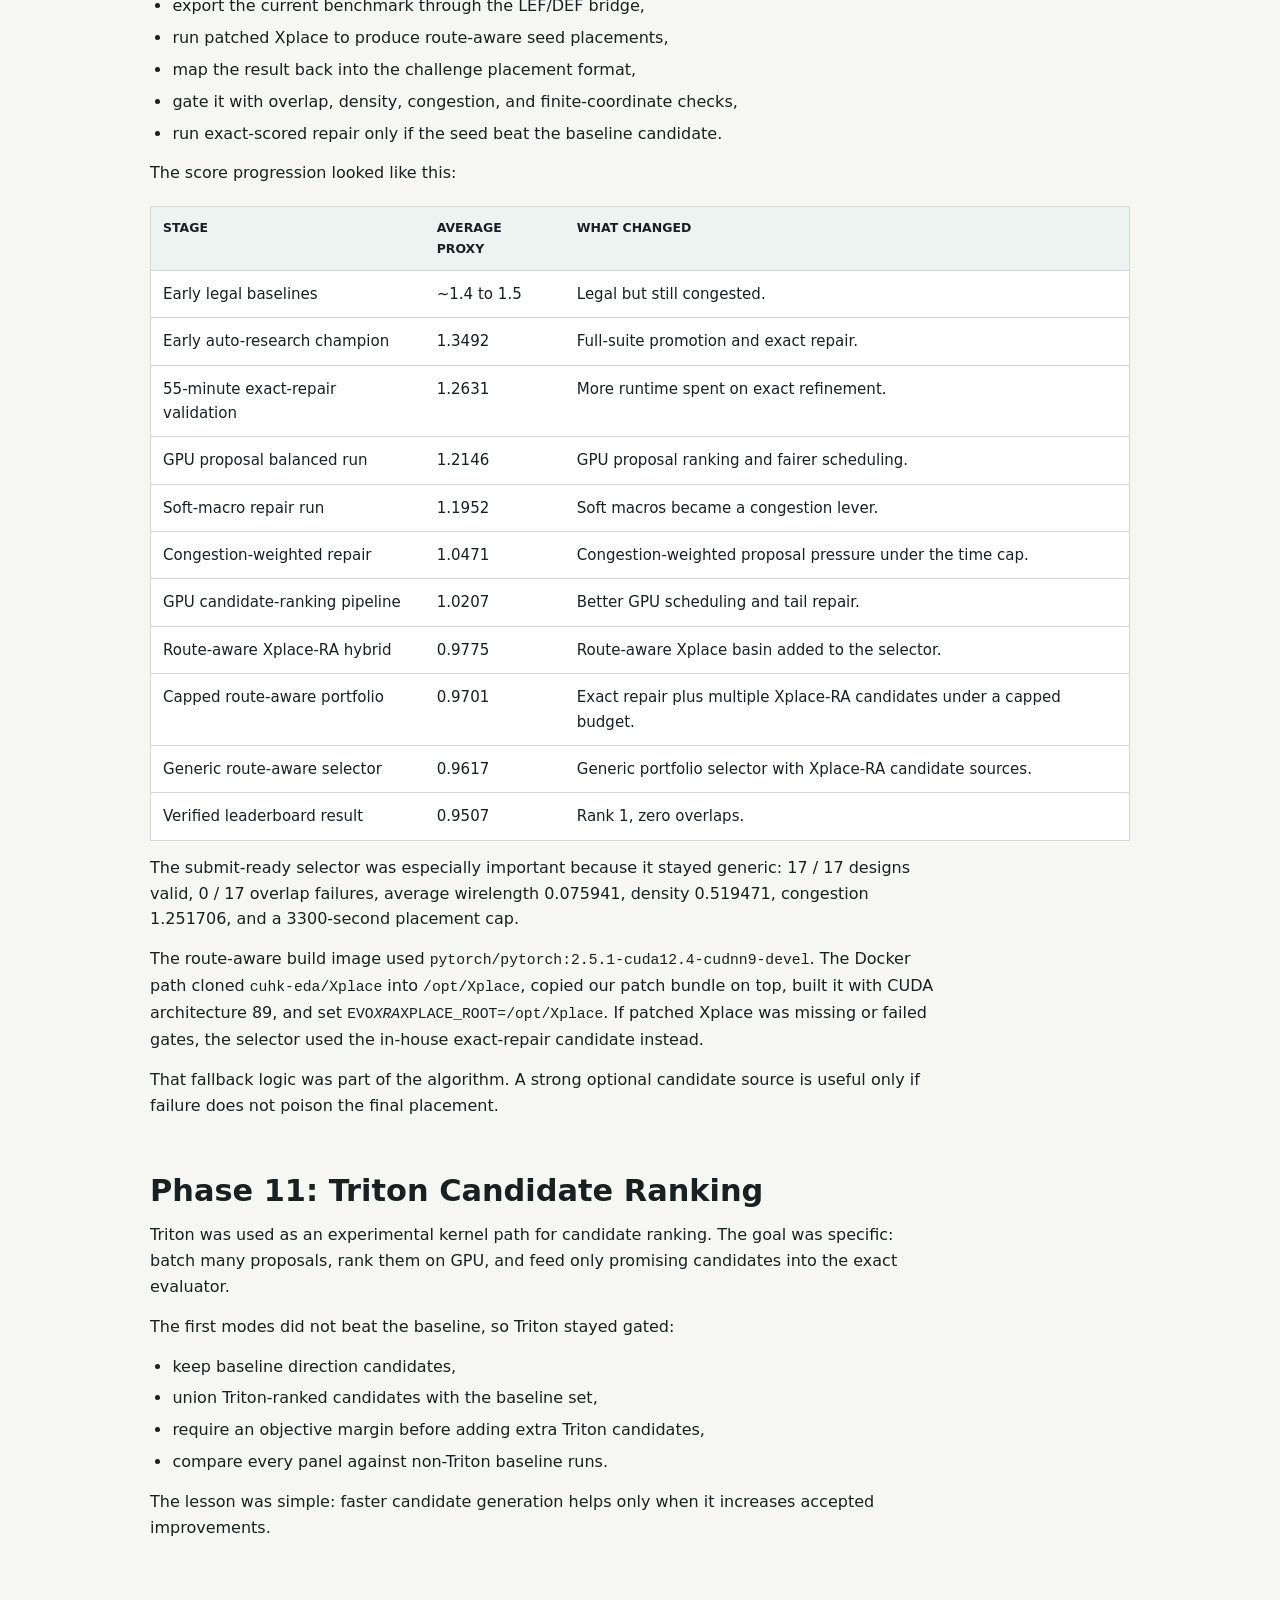
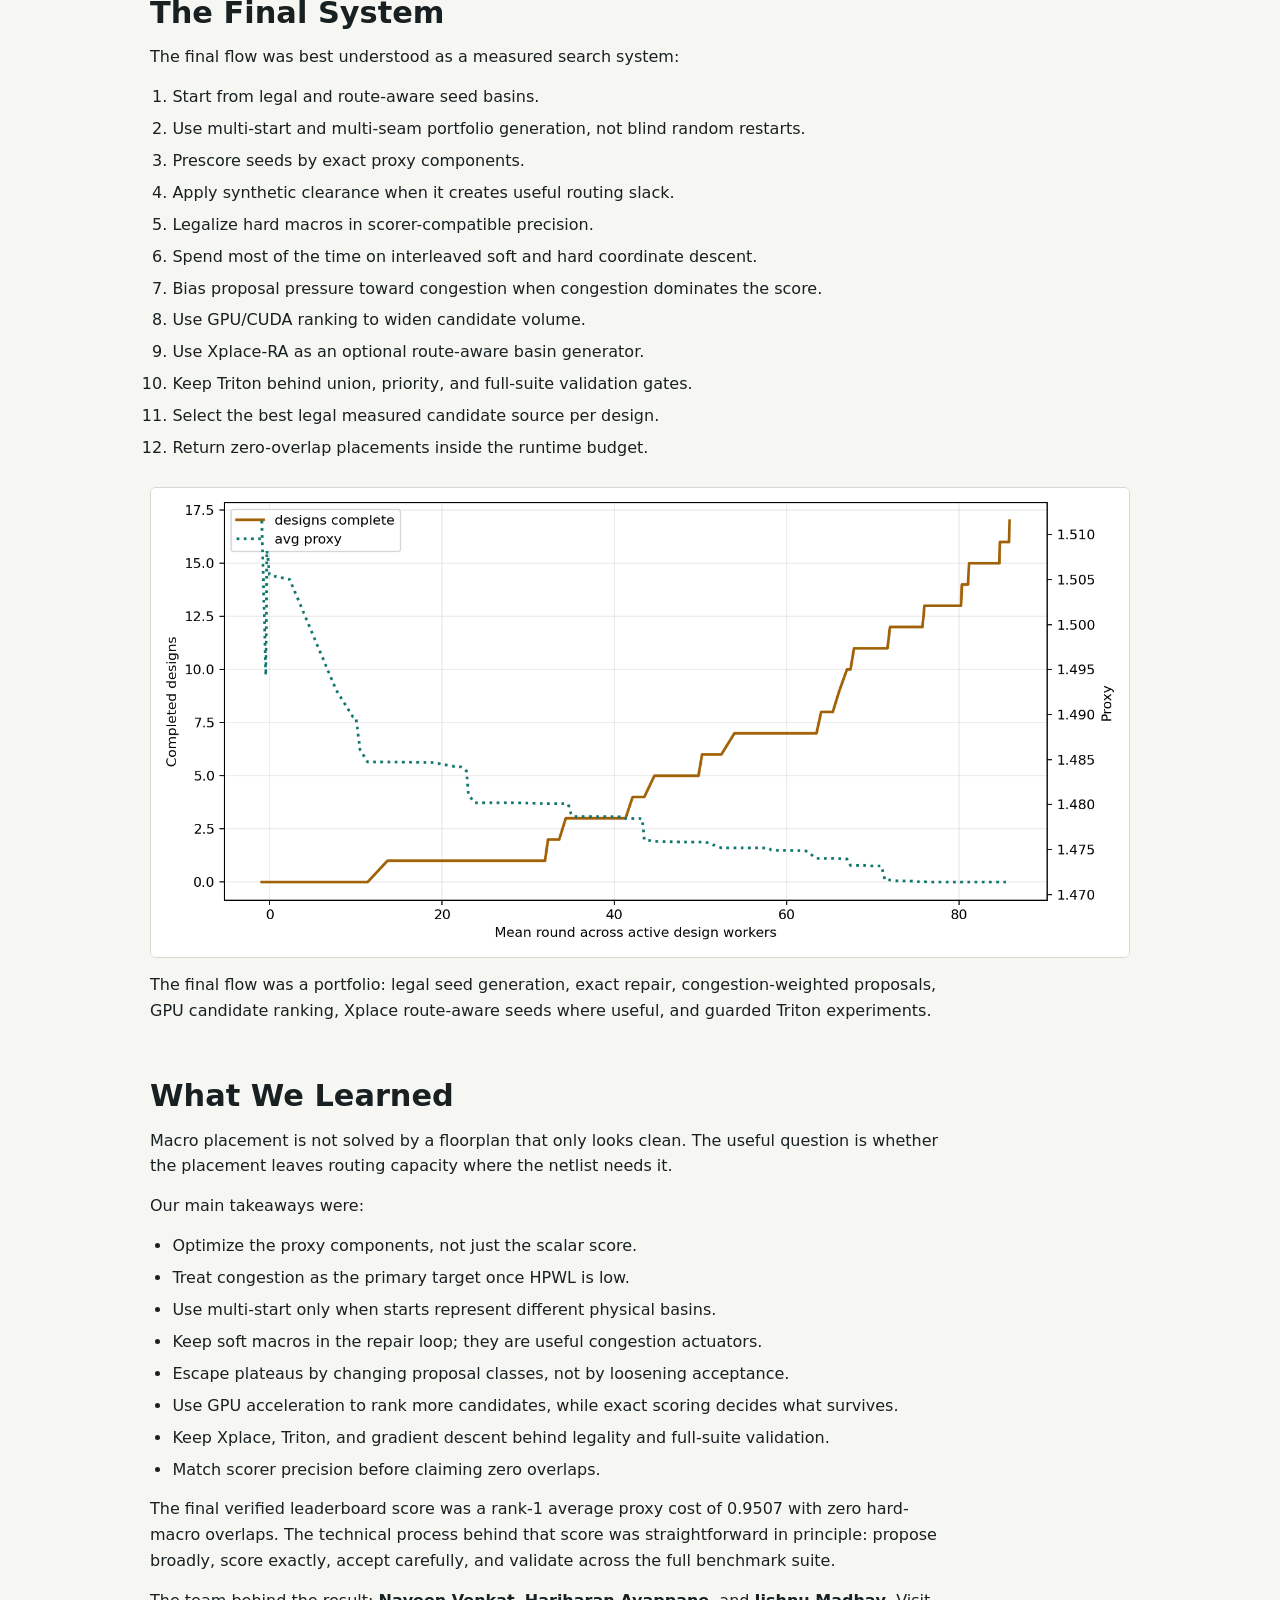
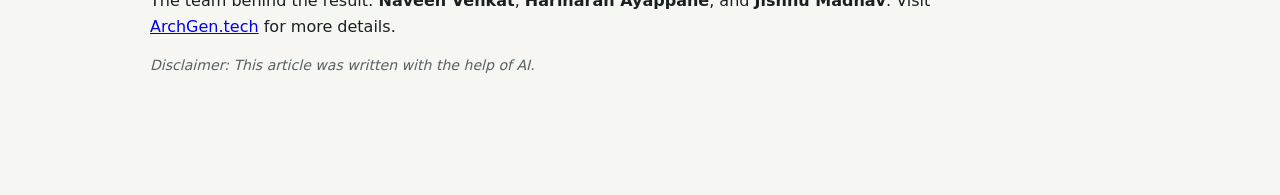
==== commit 8ded01a1: "Add phase 3 and scoring references" ====
--- a/index.html
+++ b/index.html
@@ -24,7 +24,7 @@
     </main>
 
     <script>
-      const markdownUrl = "article.md?v=technical-trim";
+      const markdownUrl = "article.md?v=phase3-scoring";
 
       function escapeHtml(value) {
         return value
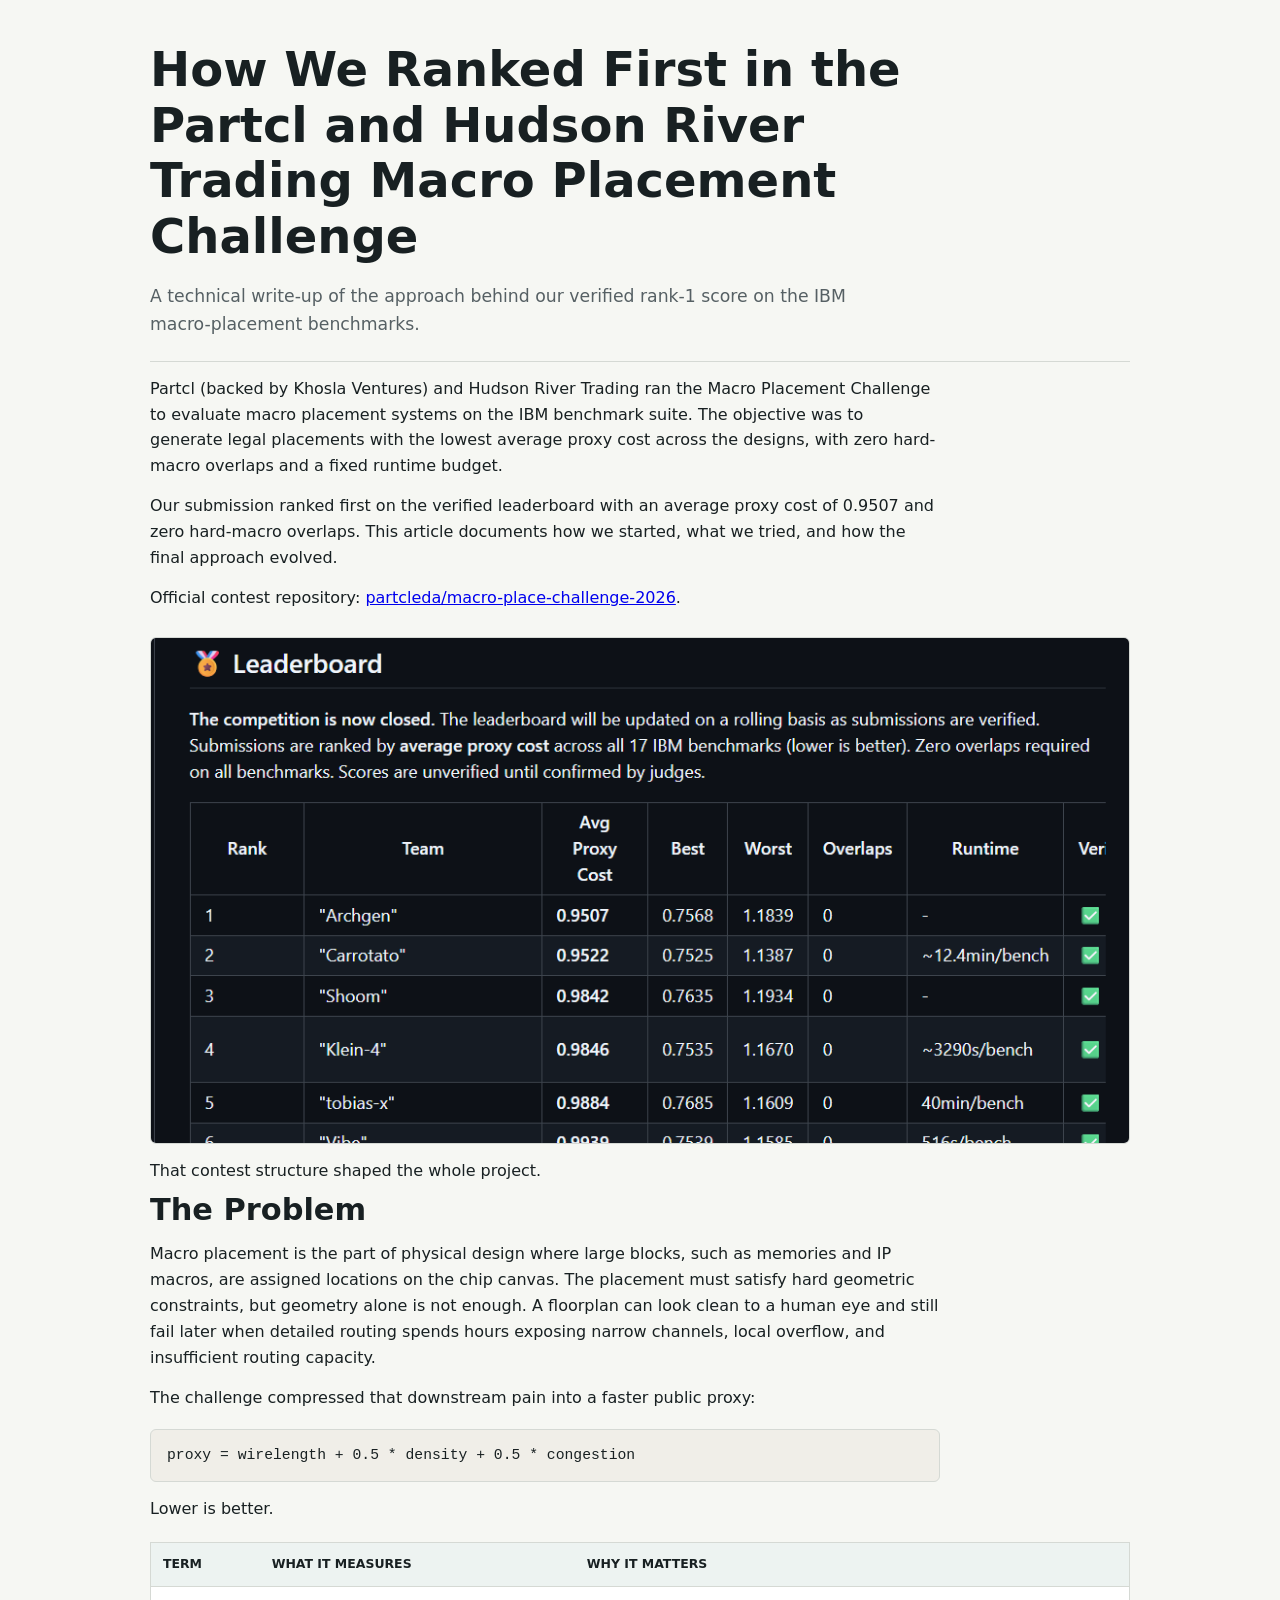
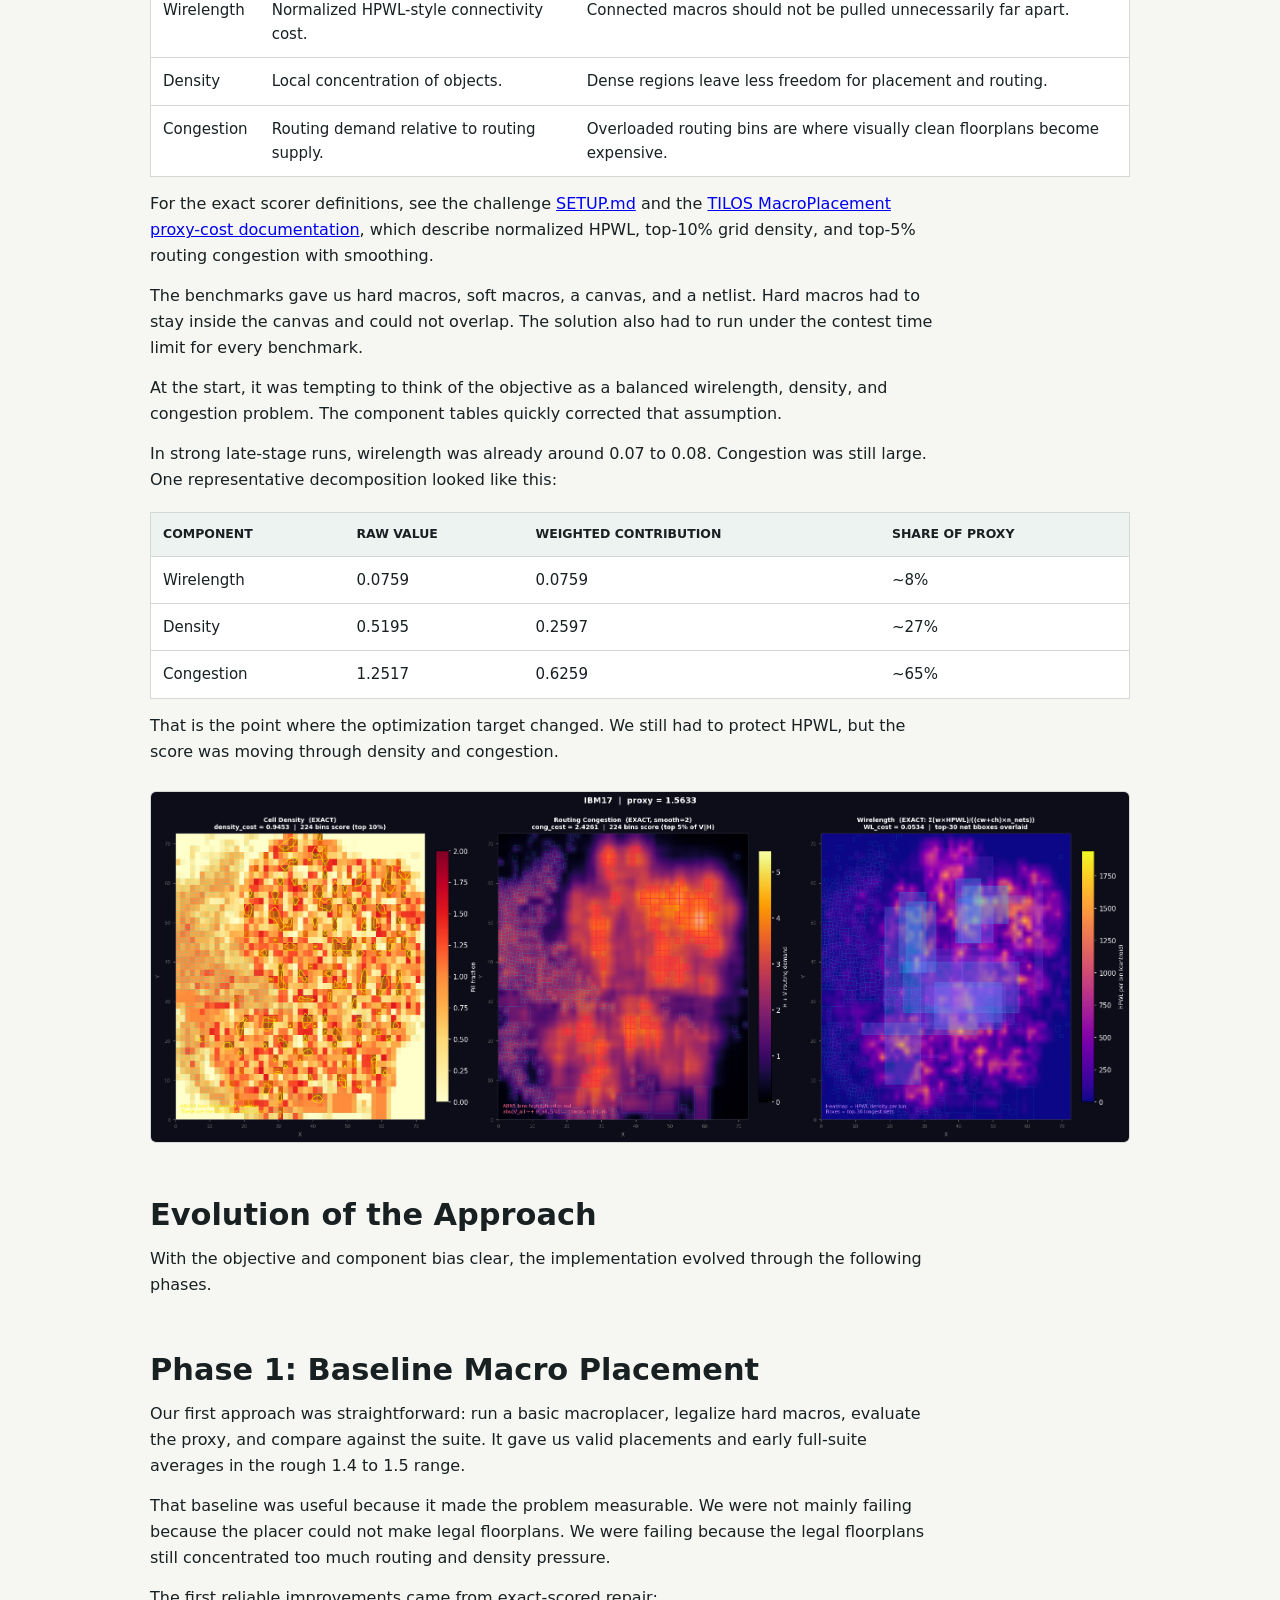
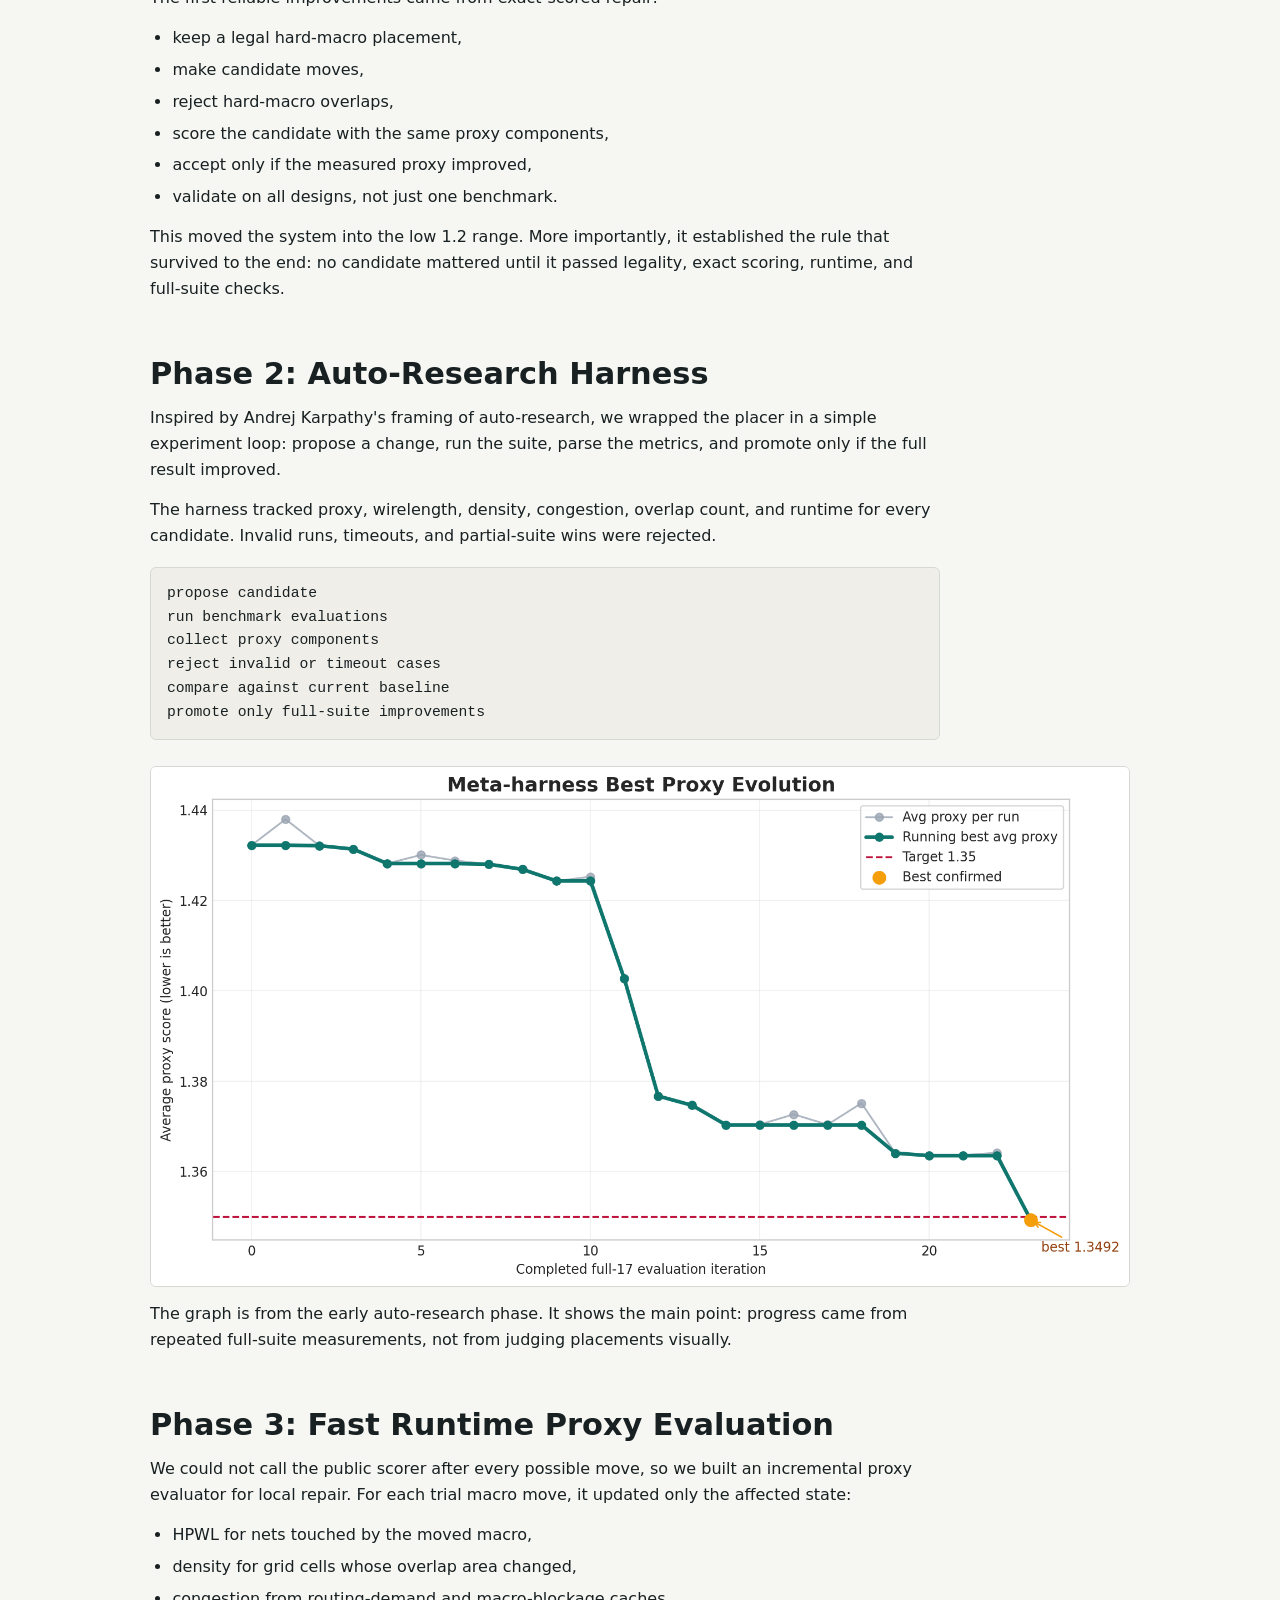
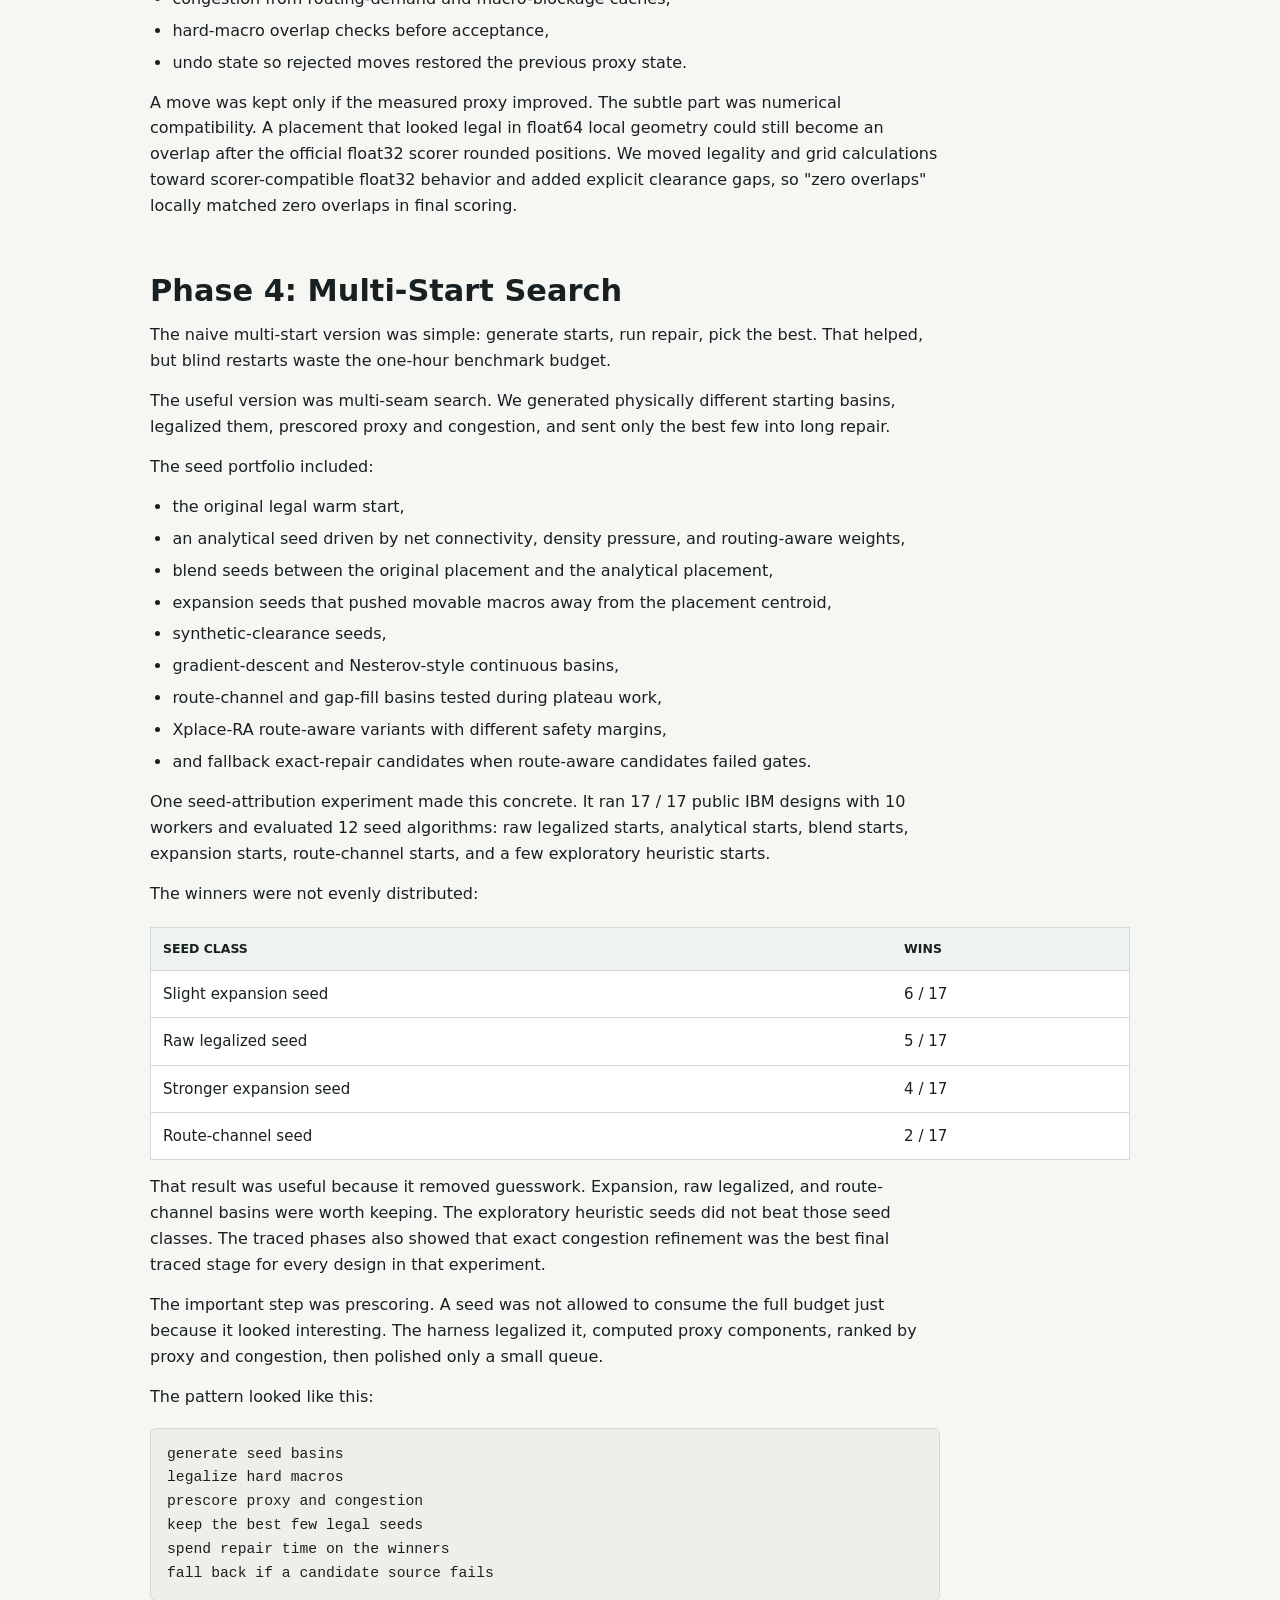
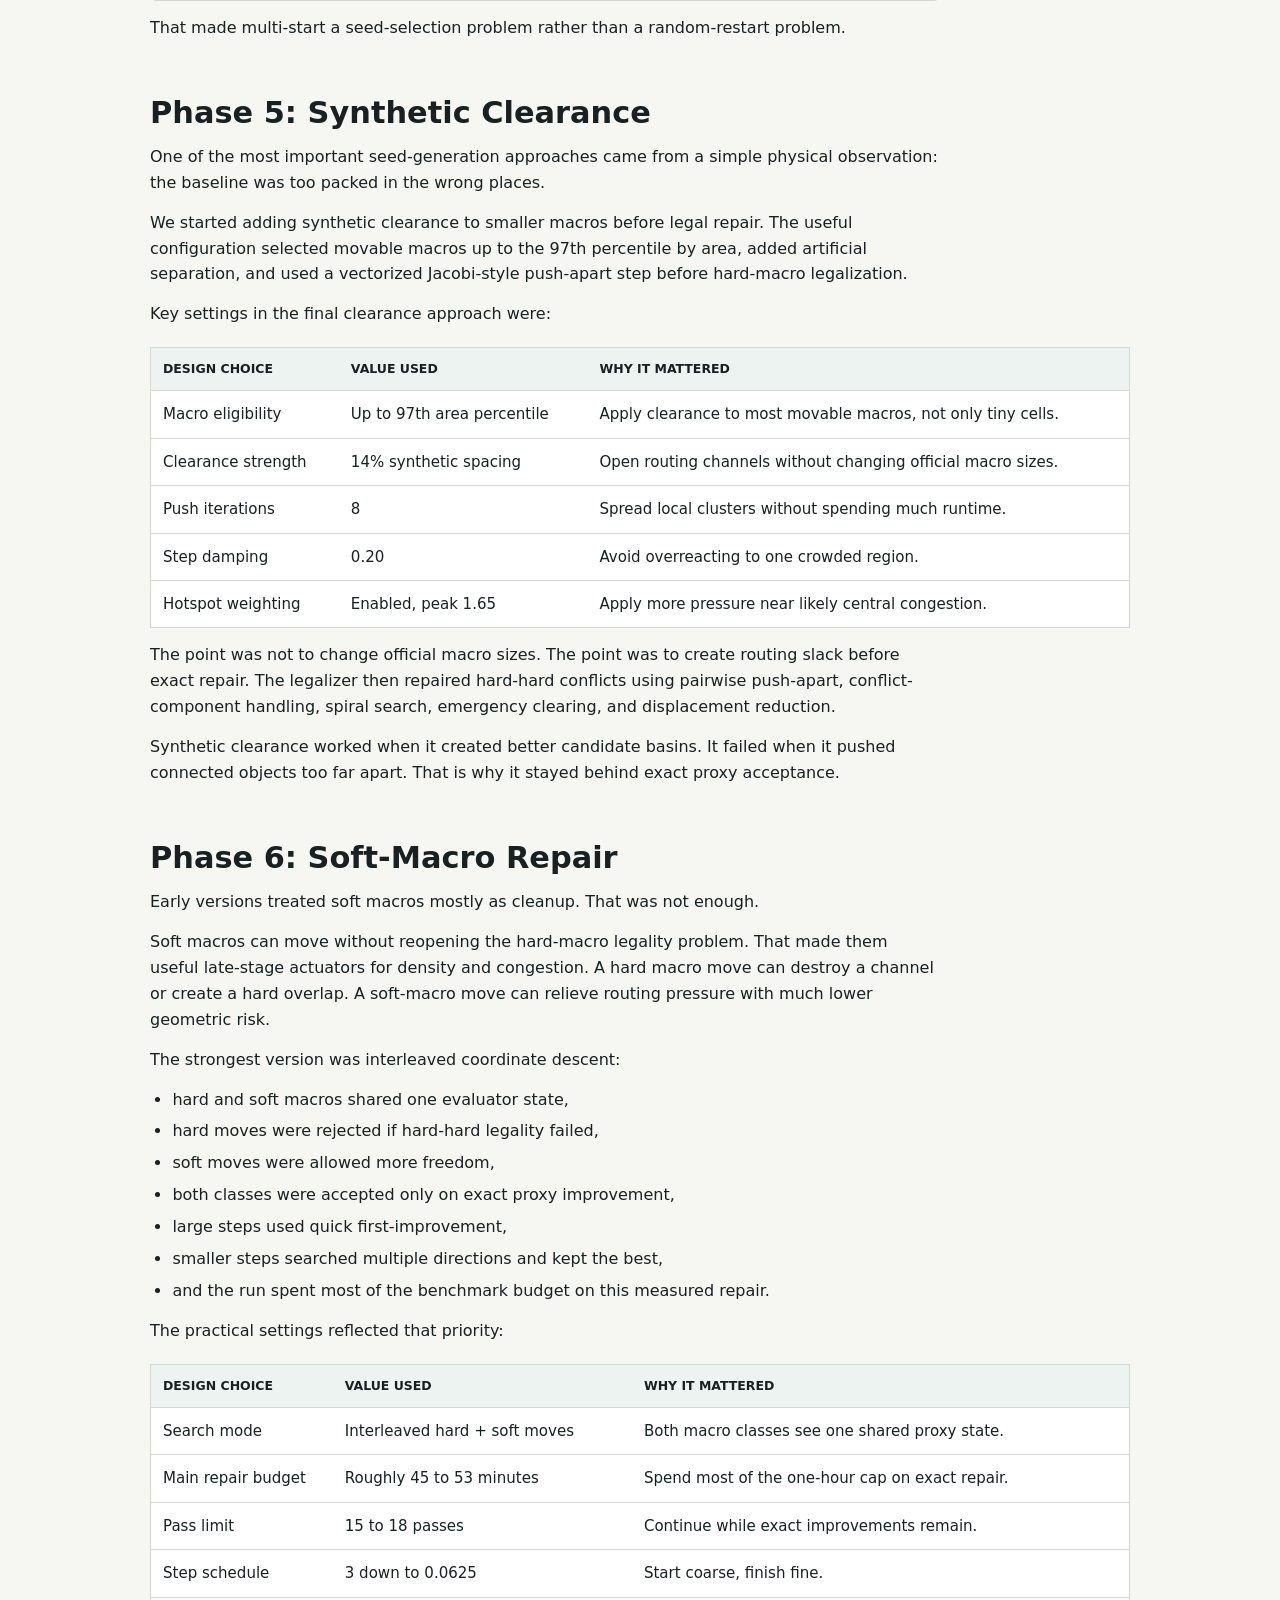
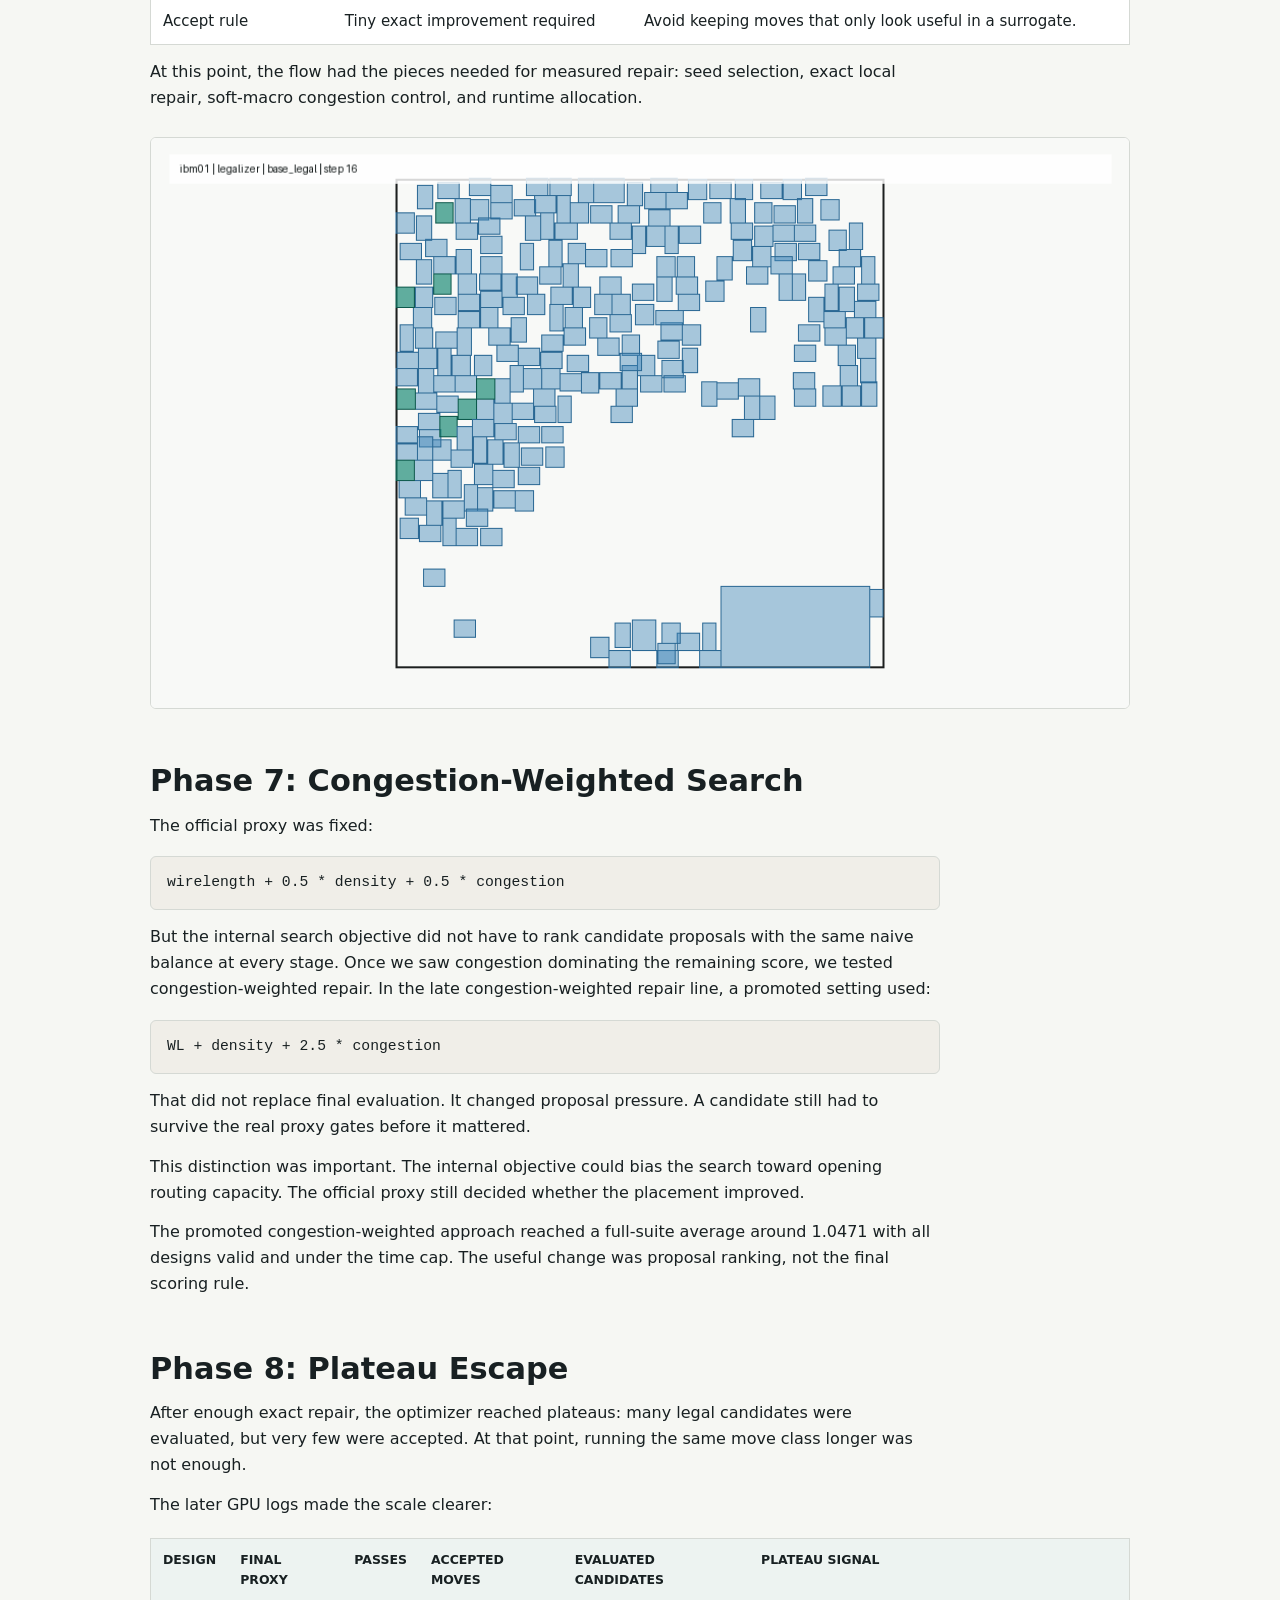
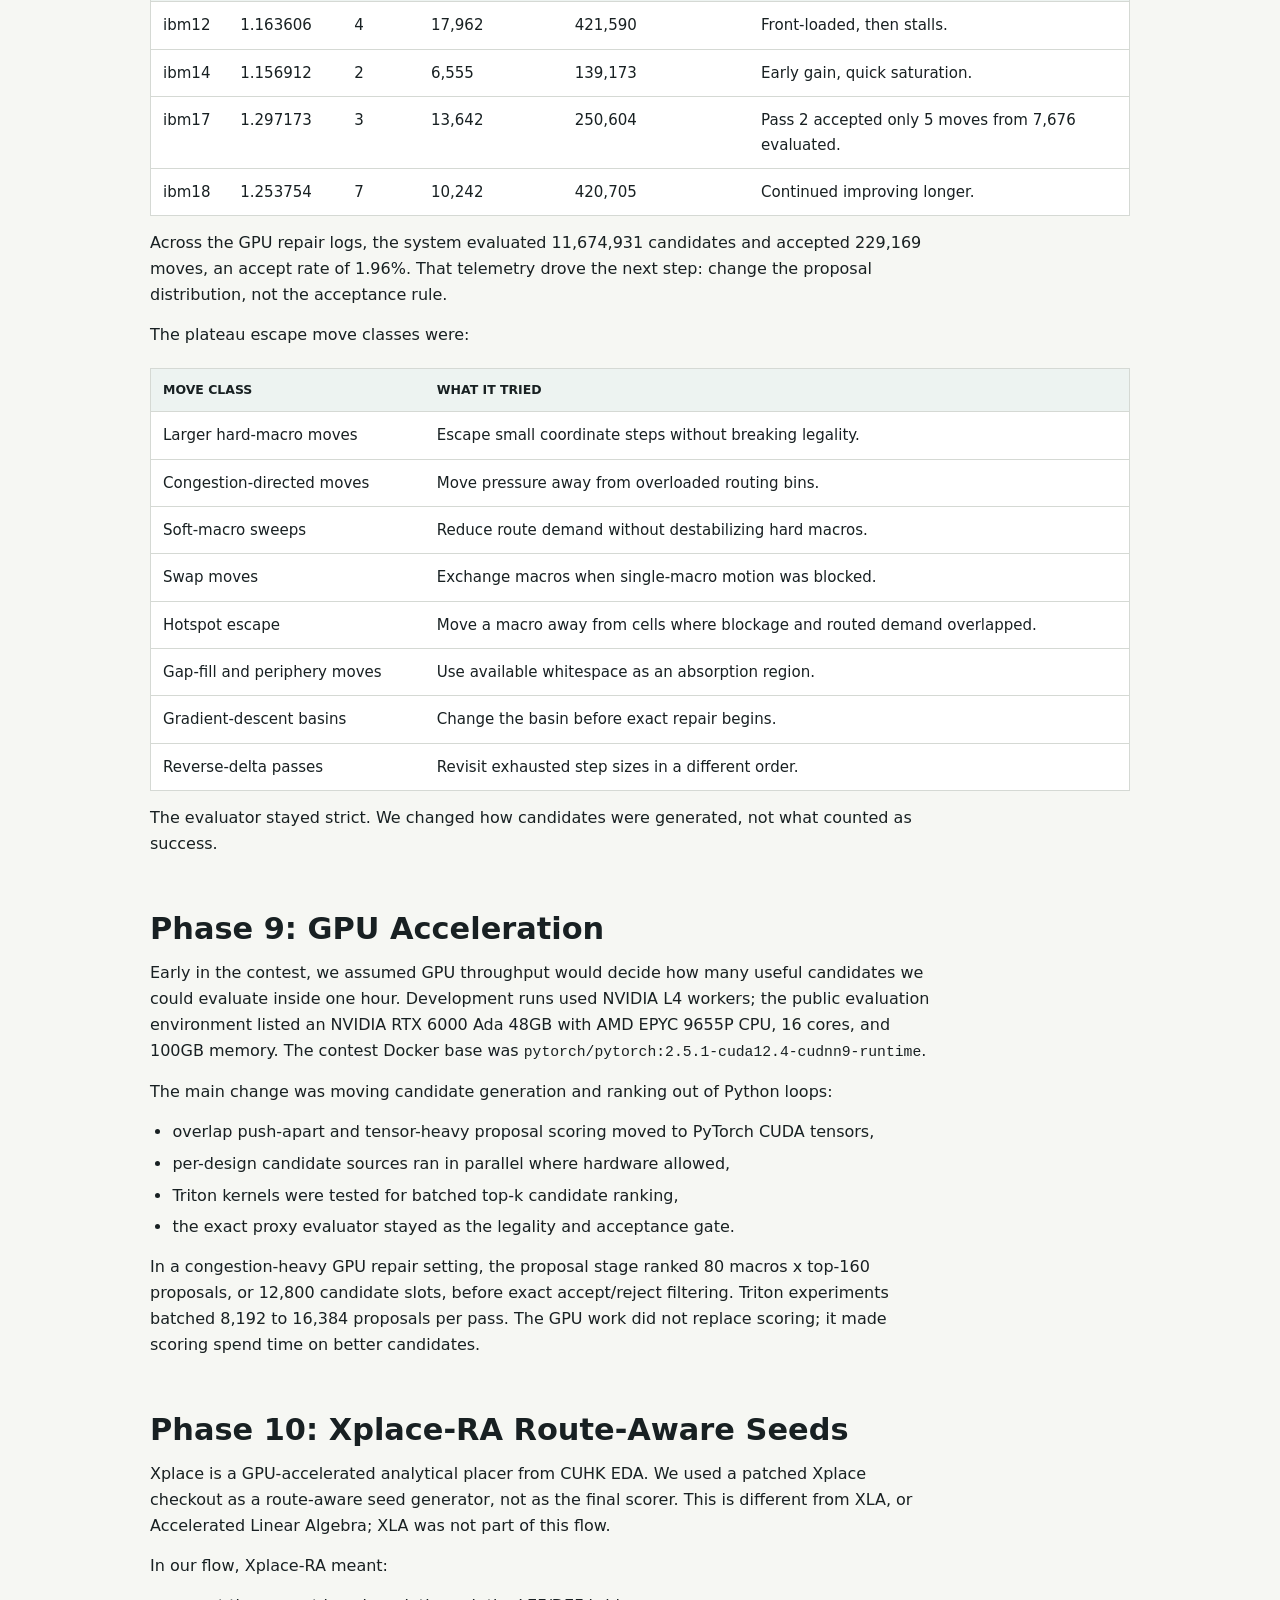
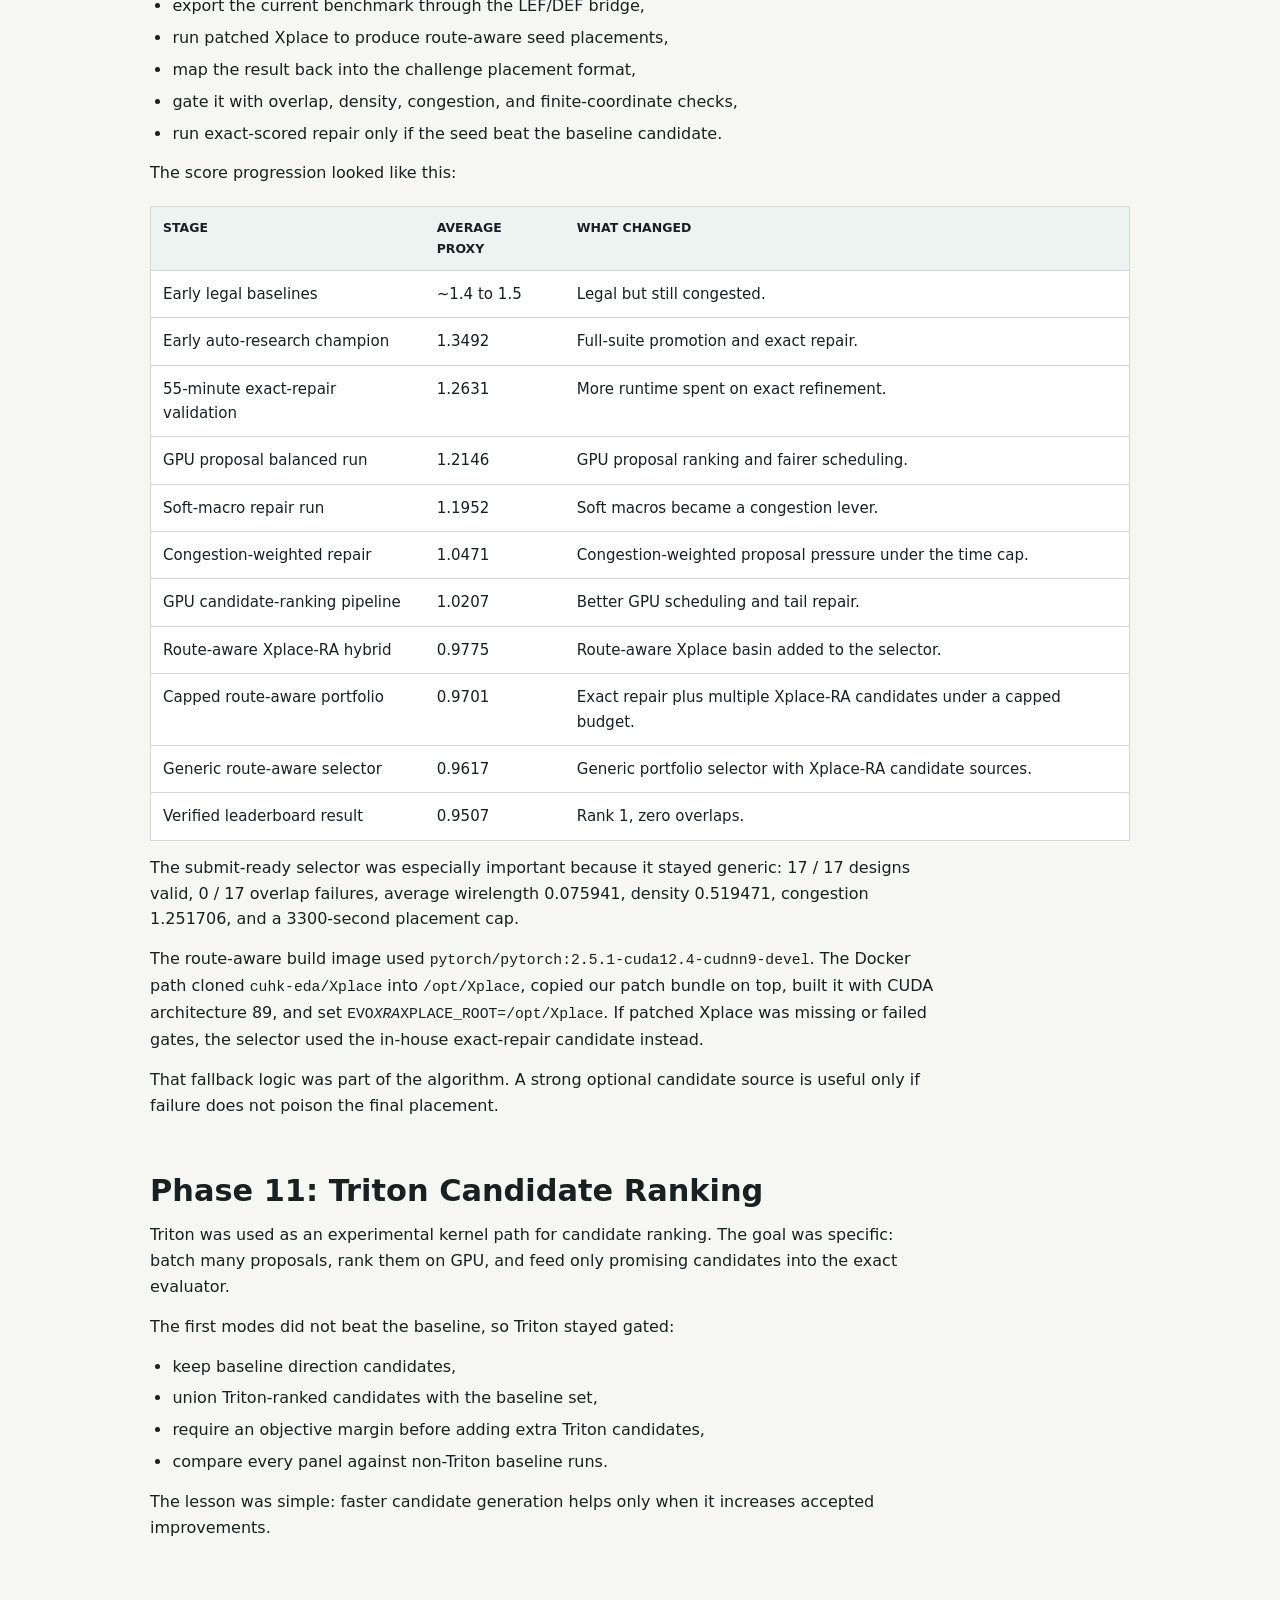
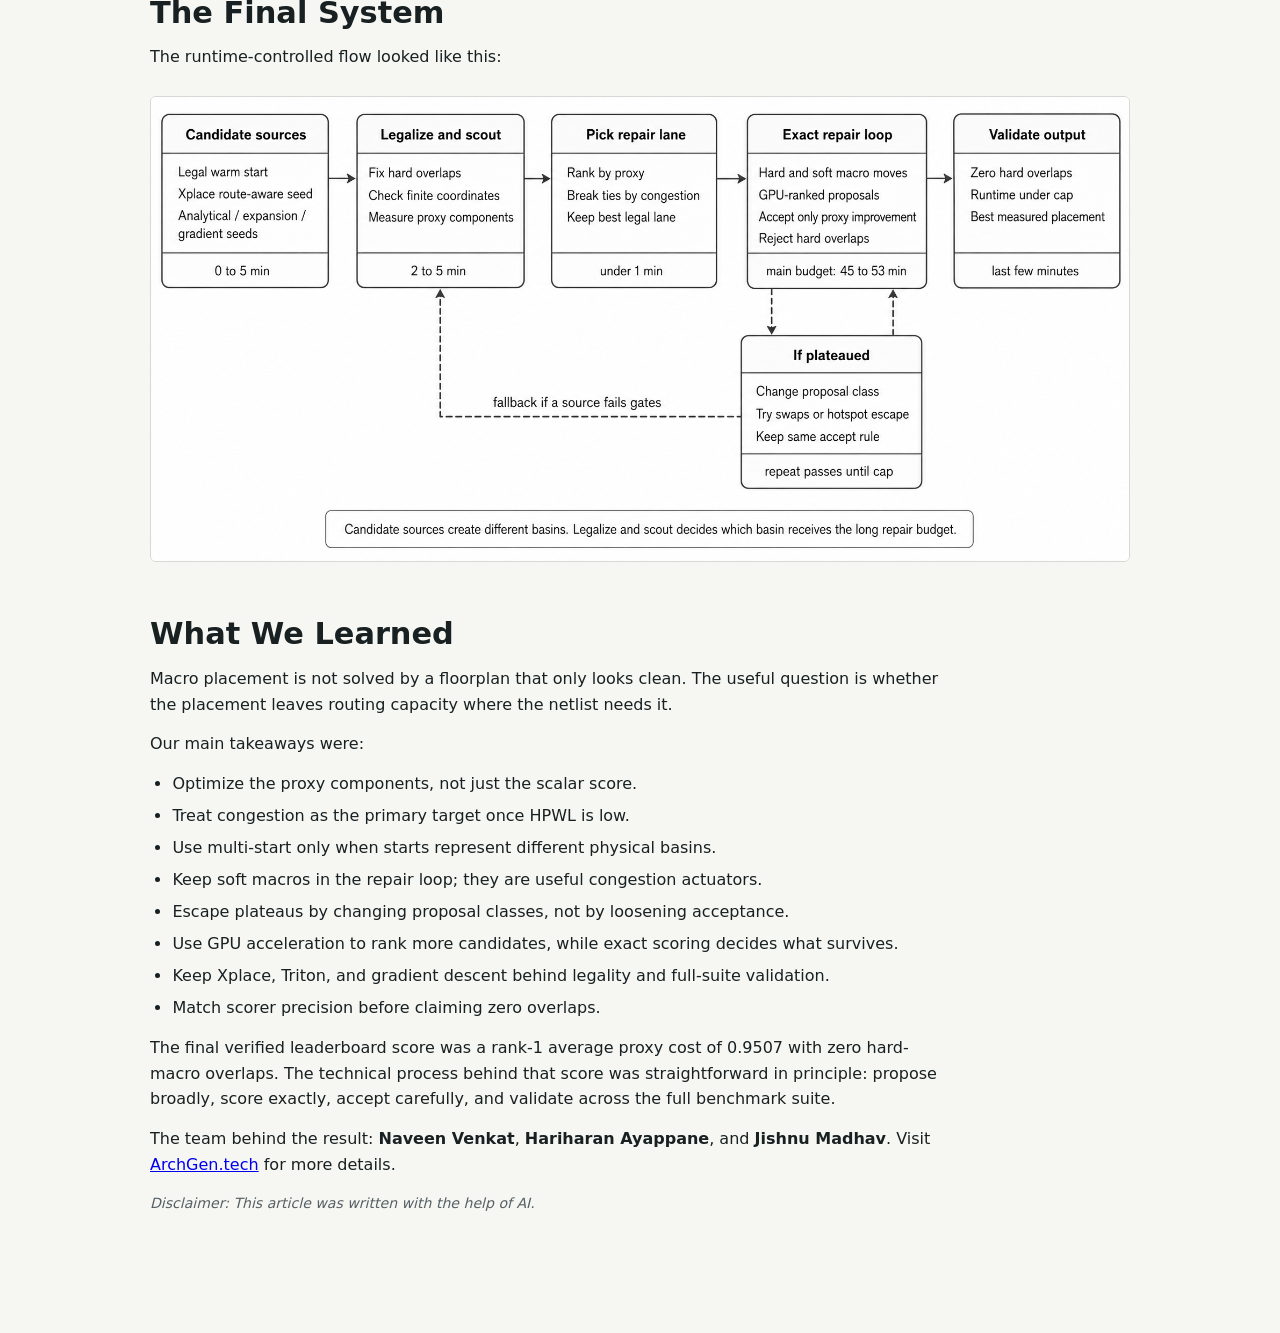
==== commit 4bcd2060: "Use final flowchart image" ====
--- a/index.html
+++ b/index.html
@@ -24,7 +24,7 @@
     </main>
 
     <script>
-      const markdownUrl = "article.md?v=phase3-scoring";
+      const markdownUrl = "article.md?v=final-flow-png";
 
       function escapeHtml(value) {
         return value
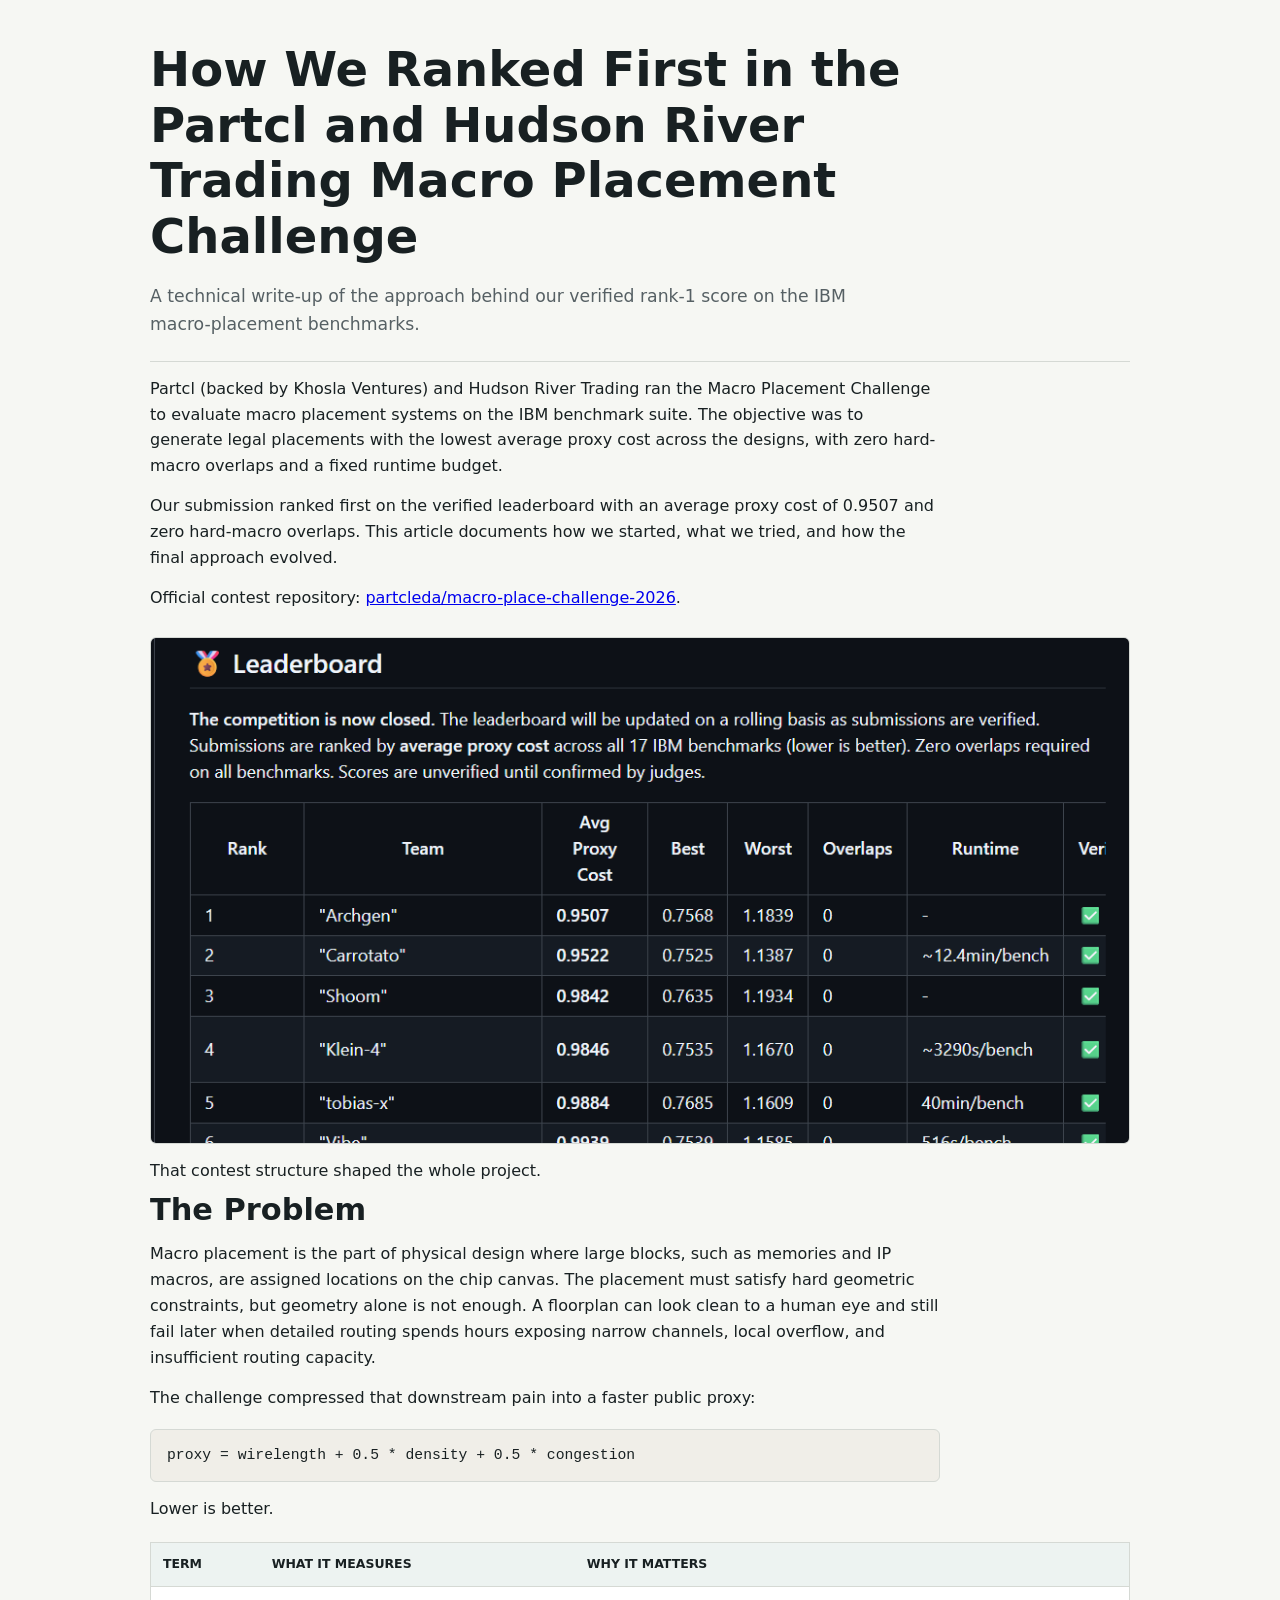
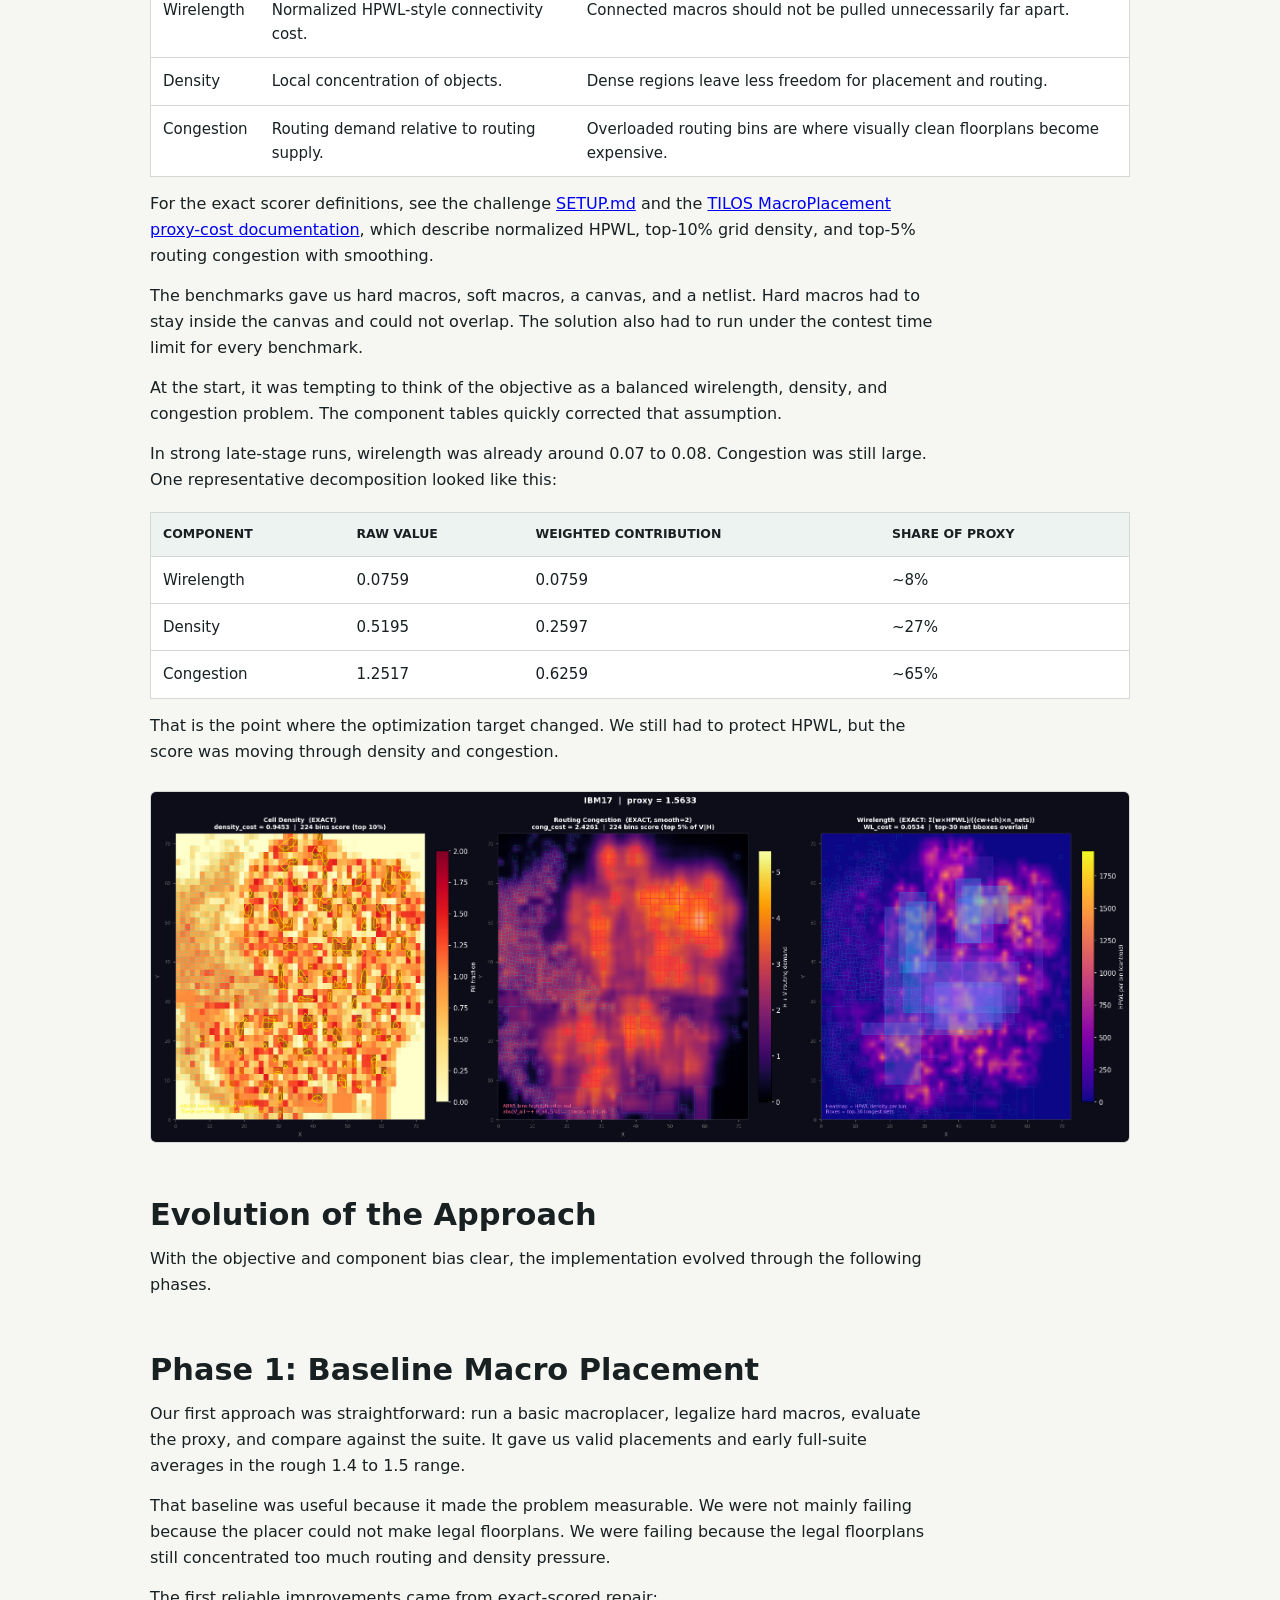
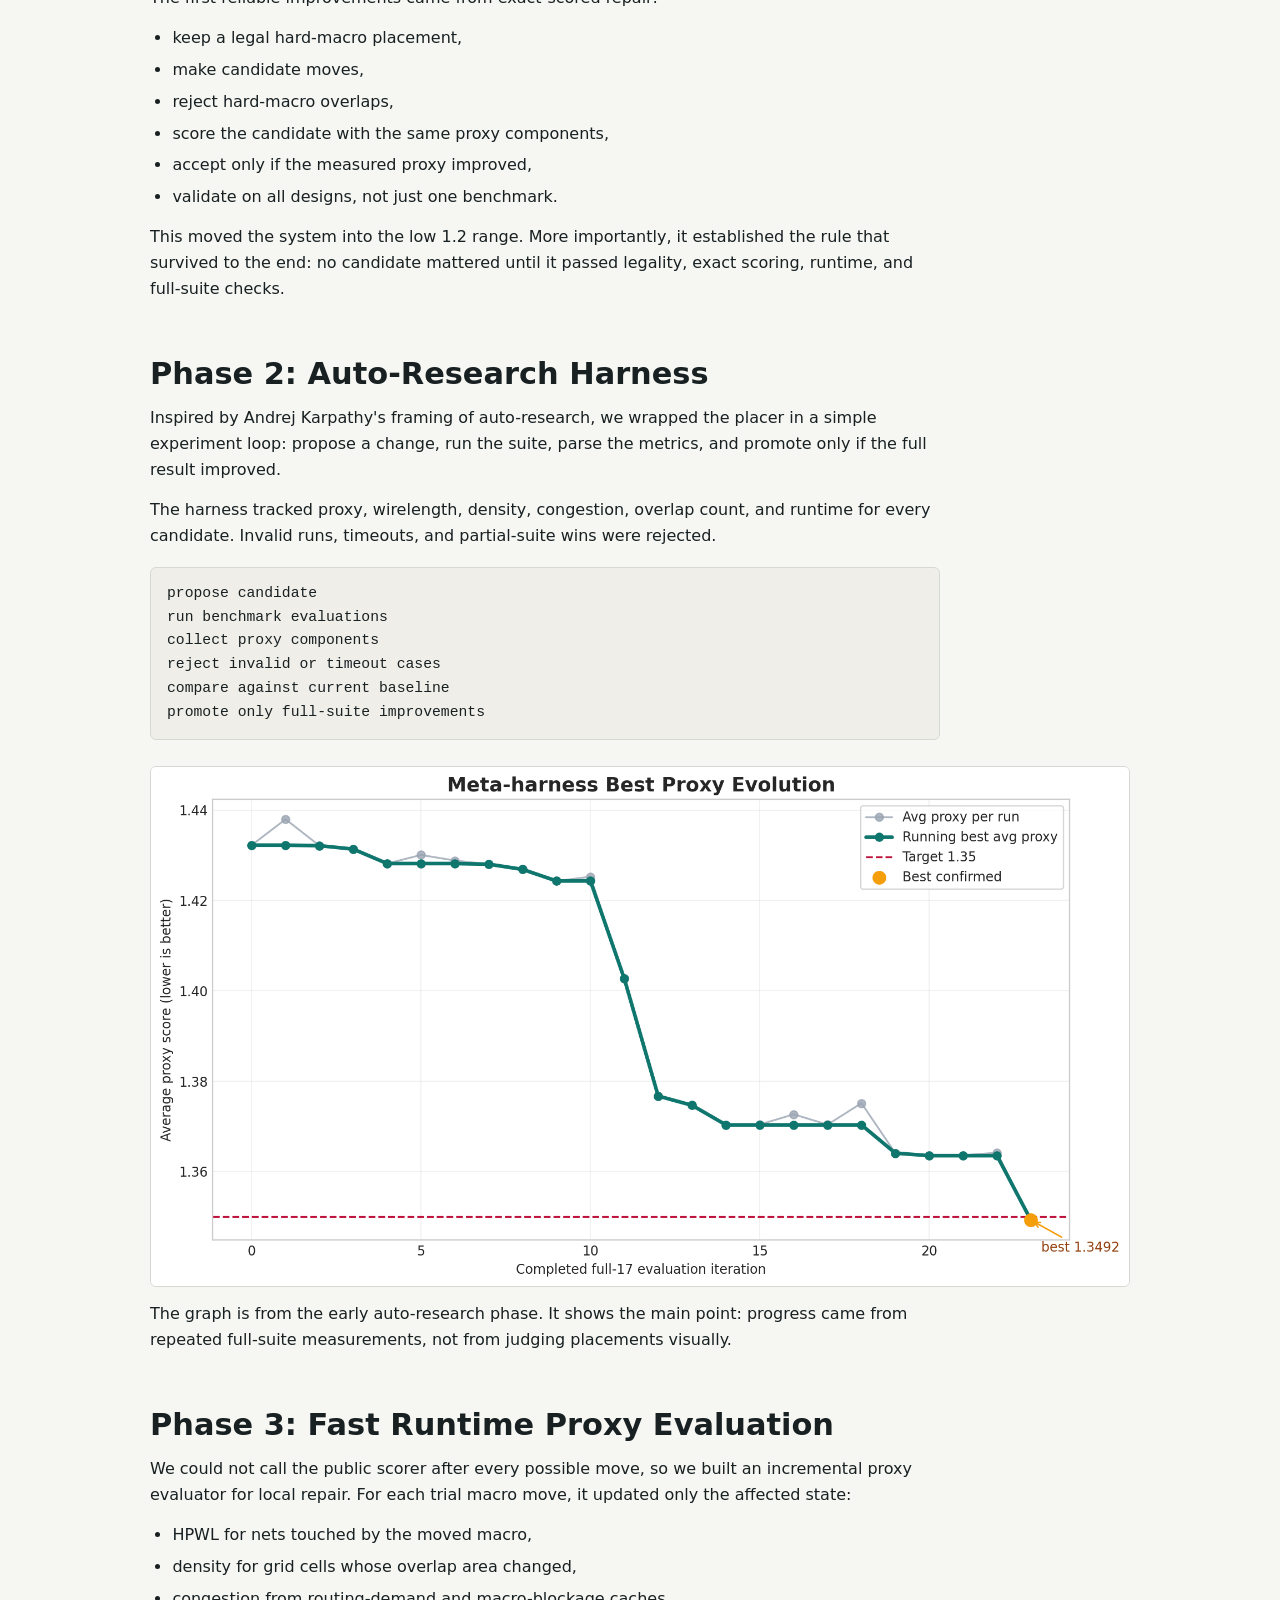
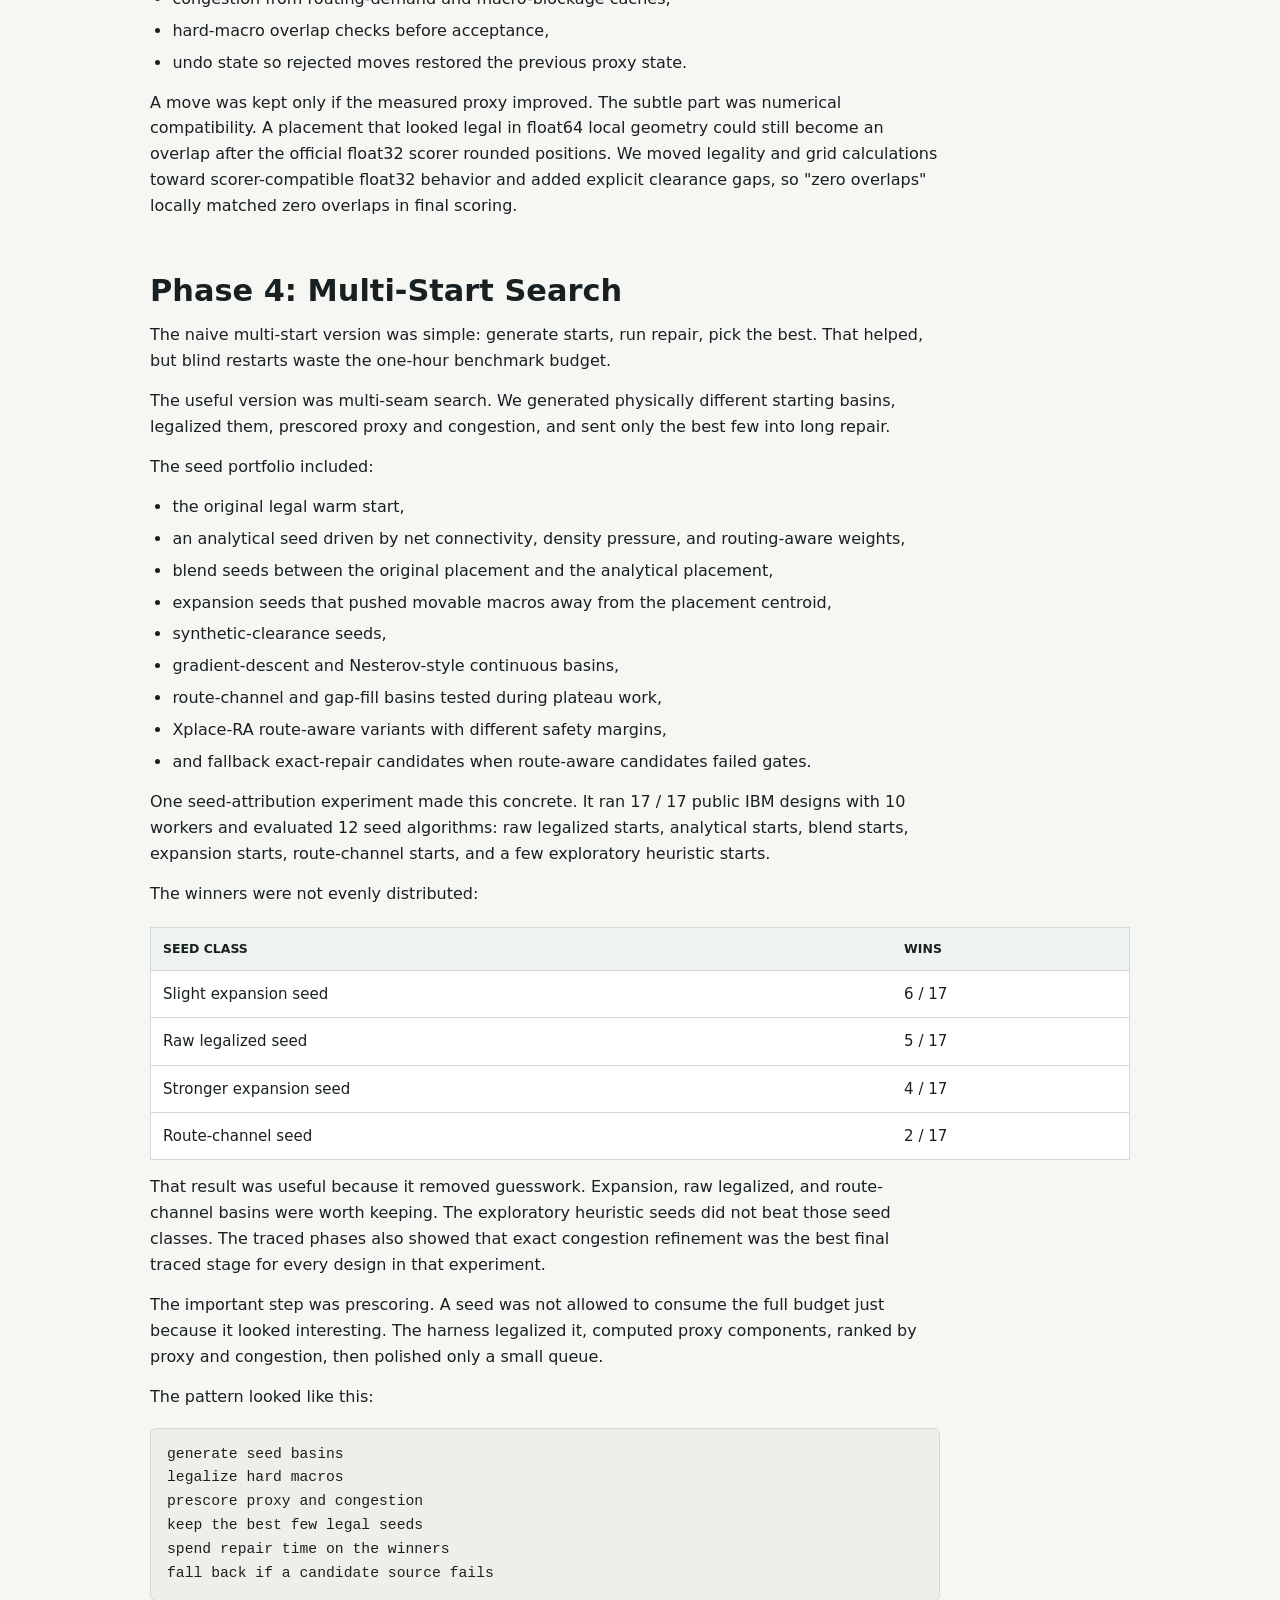
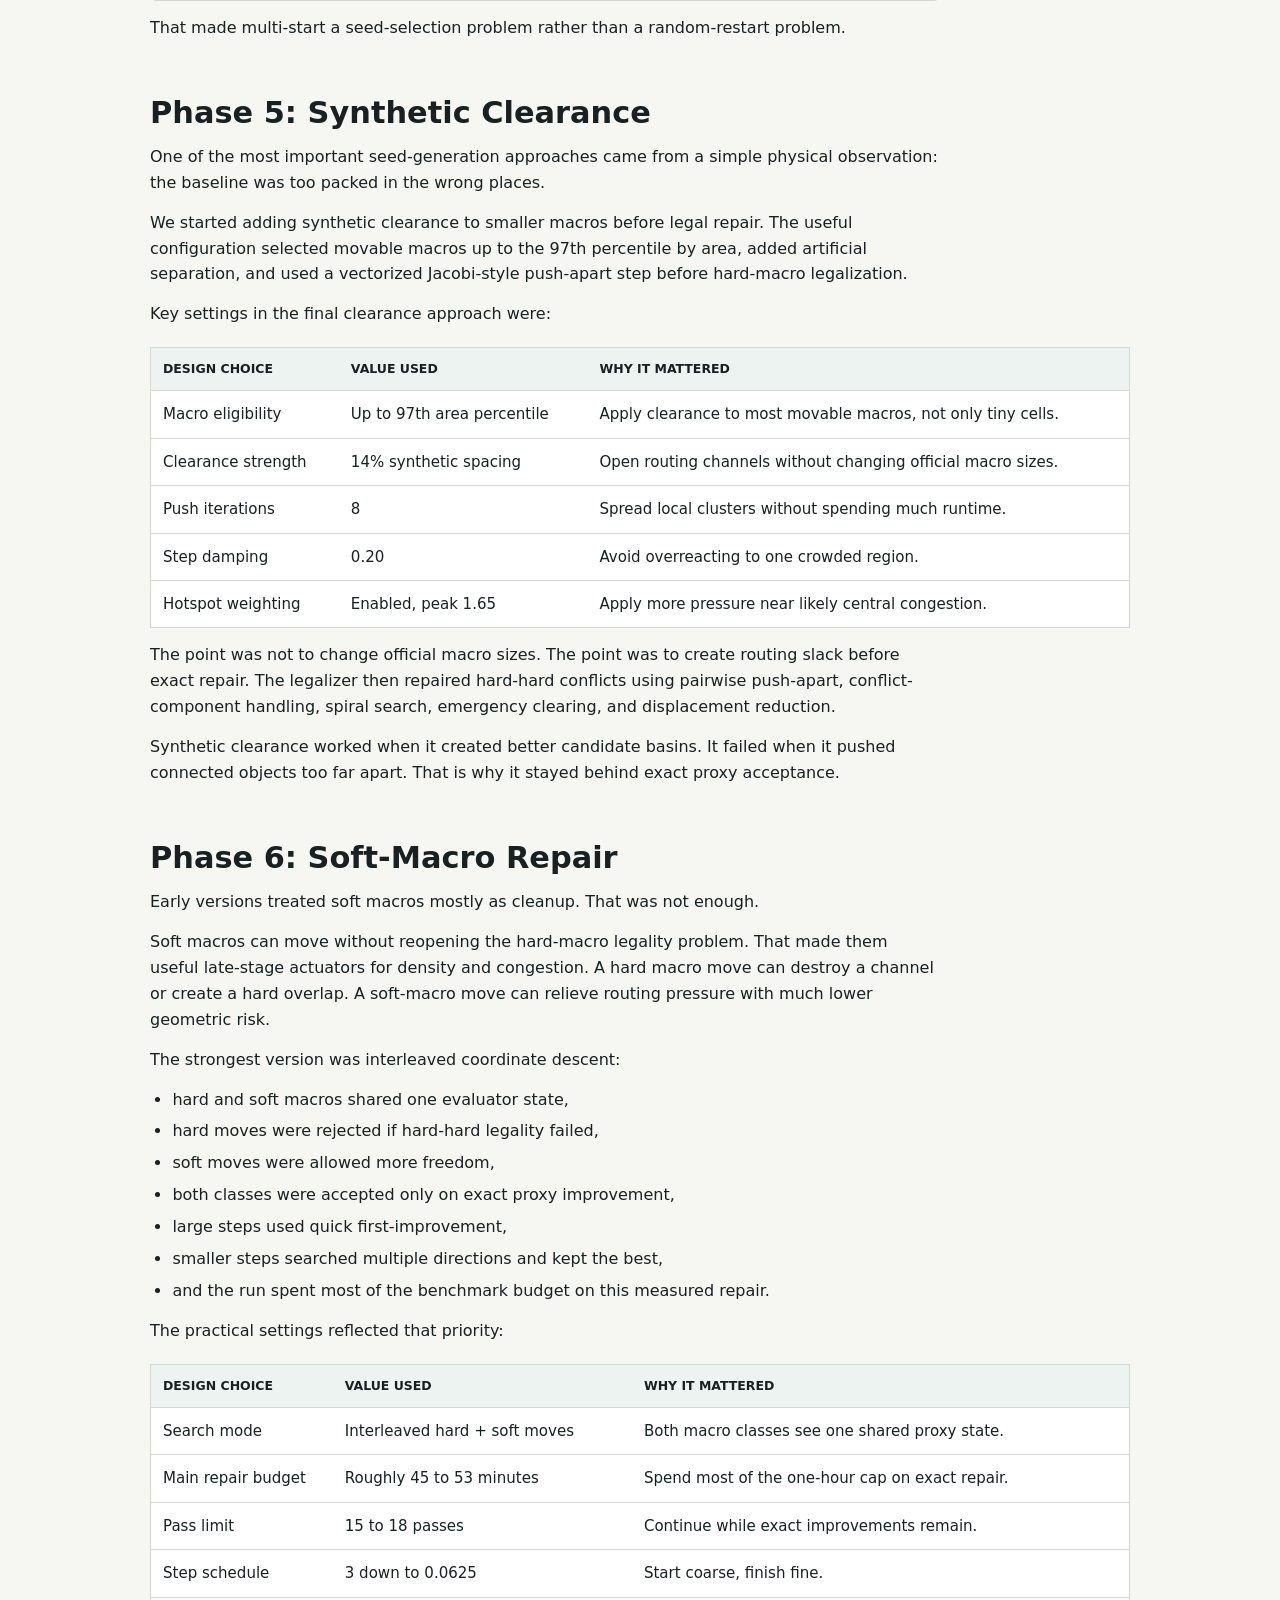
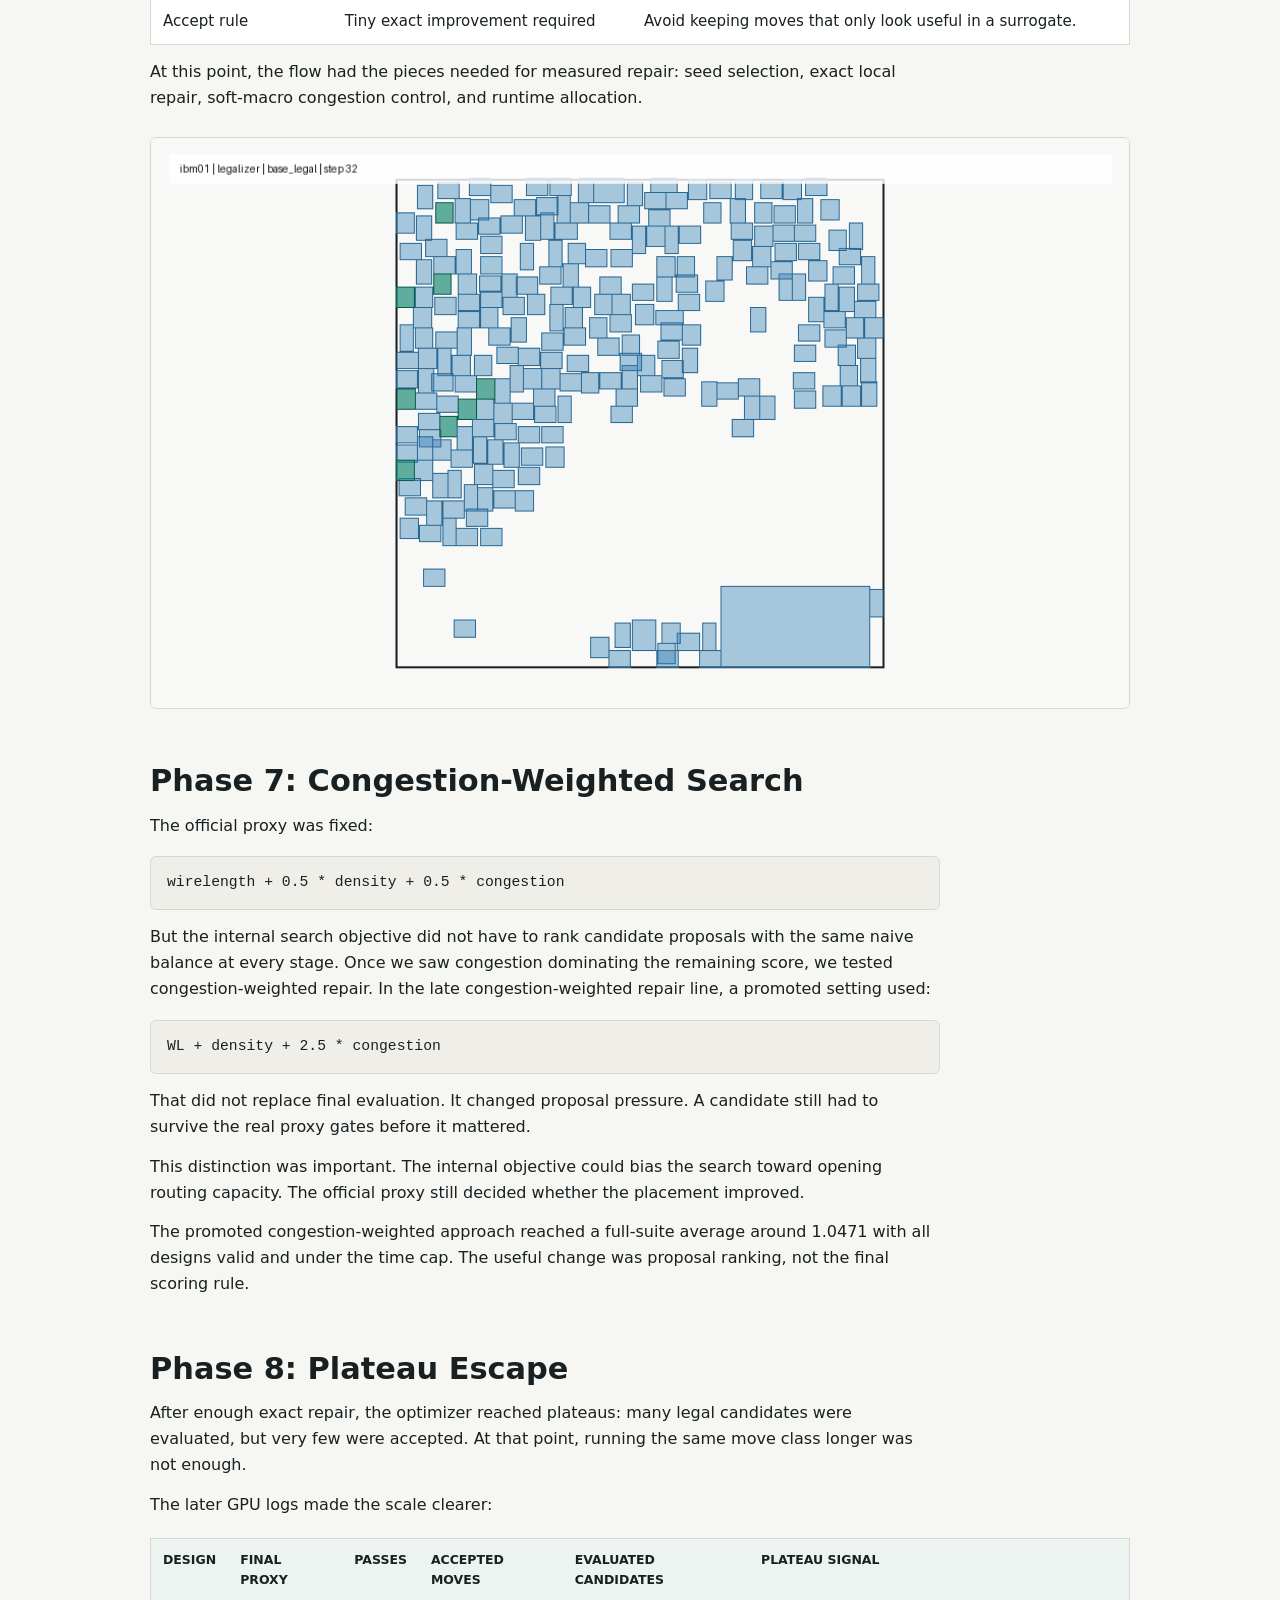
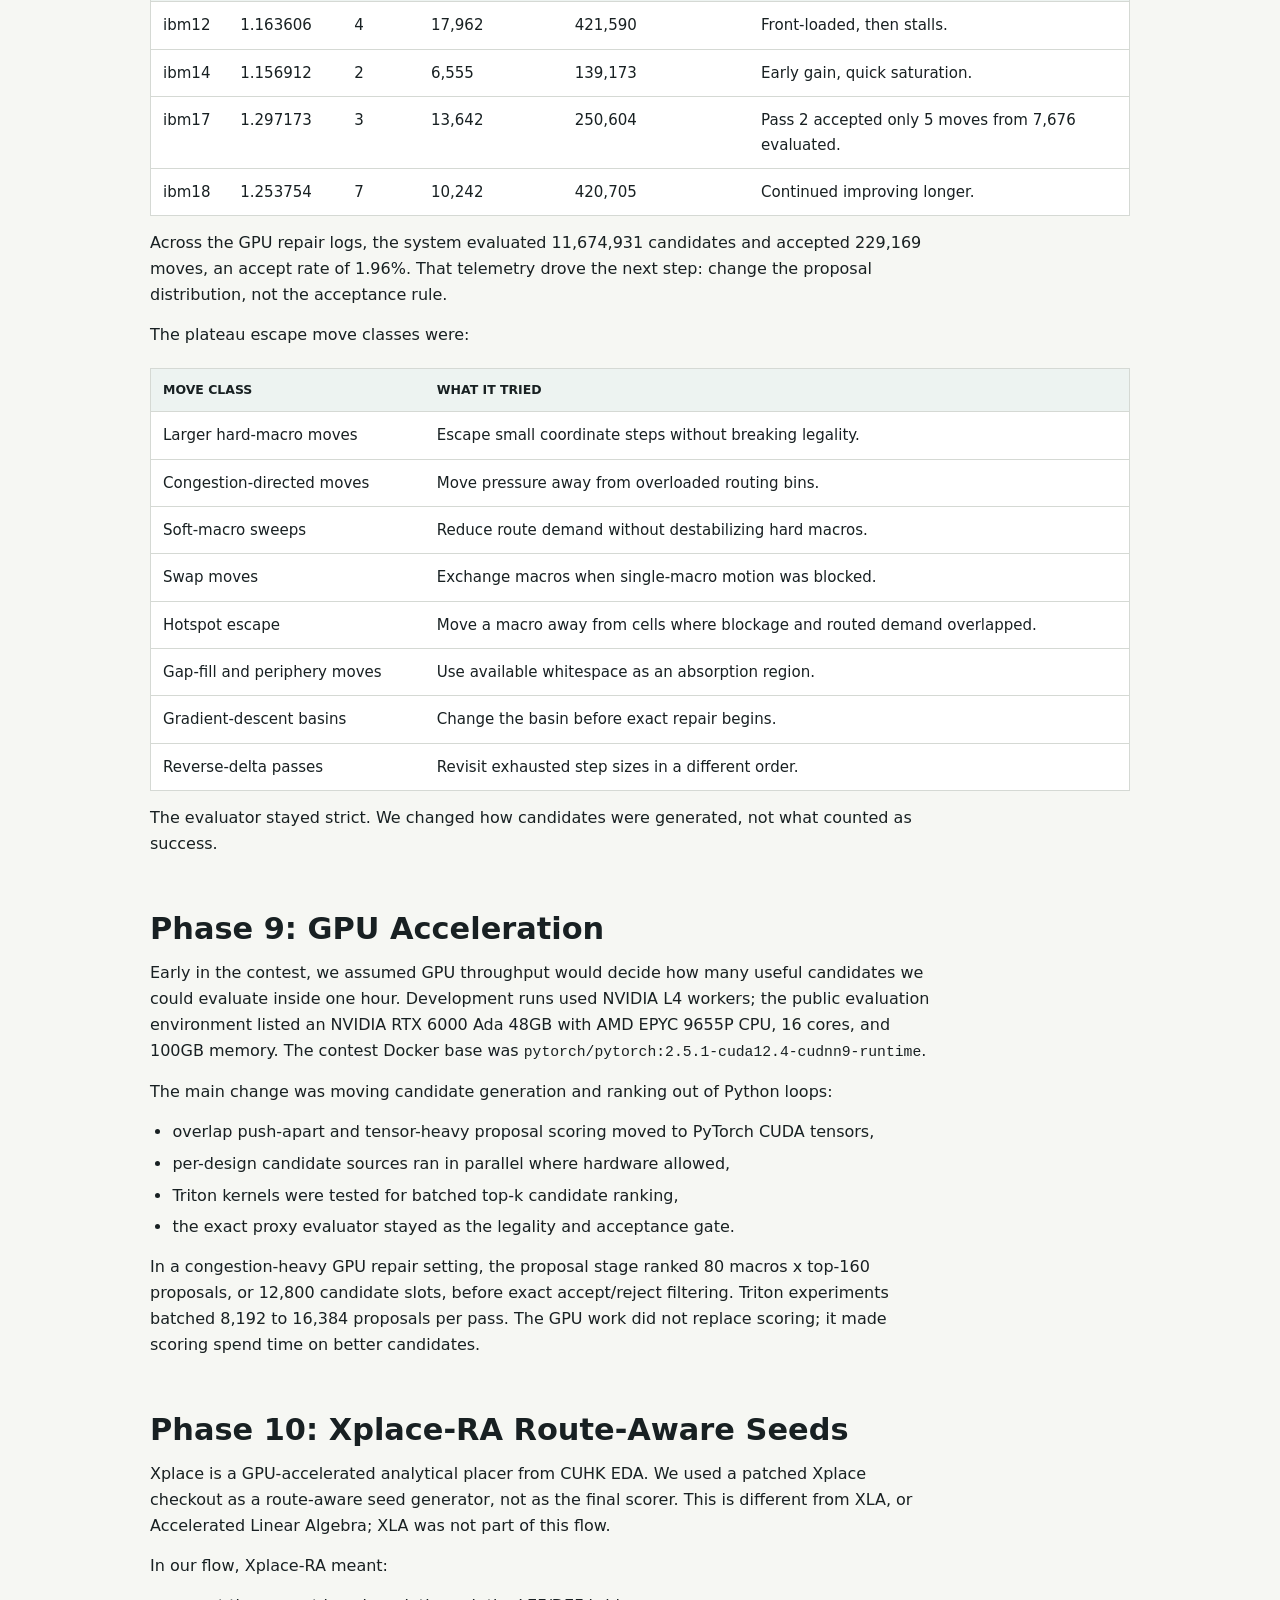
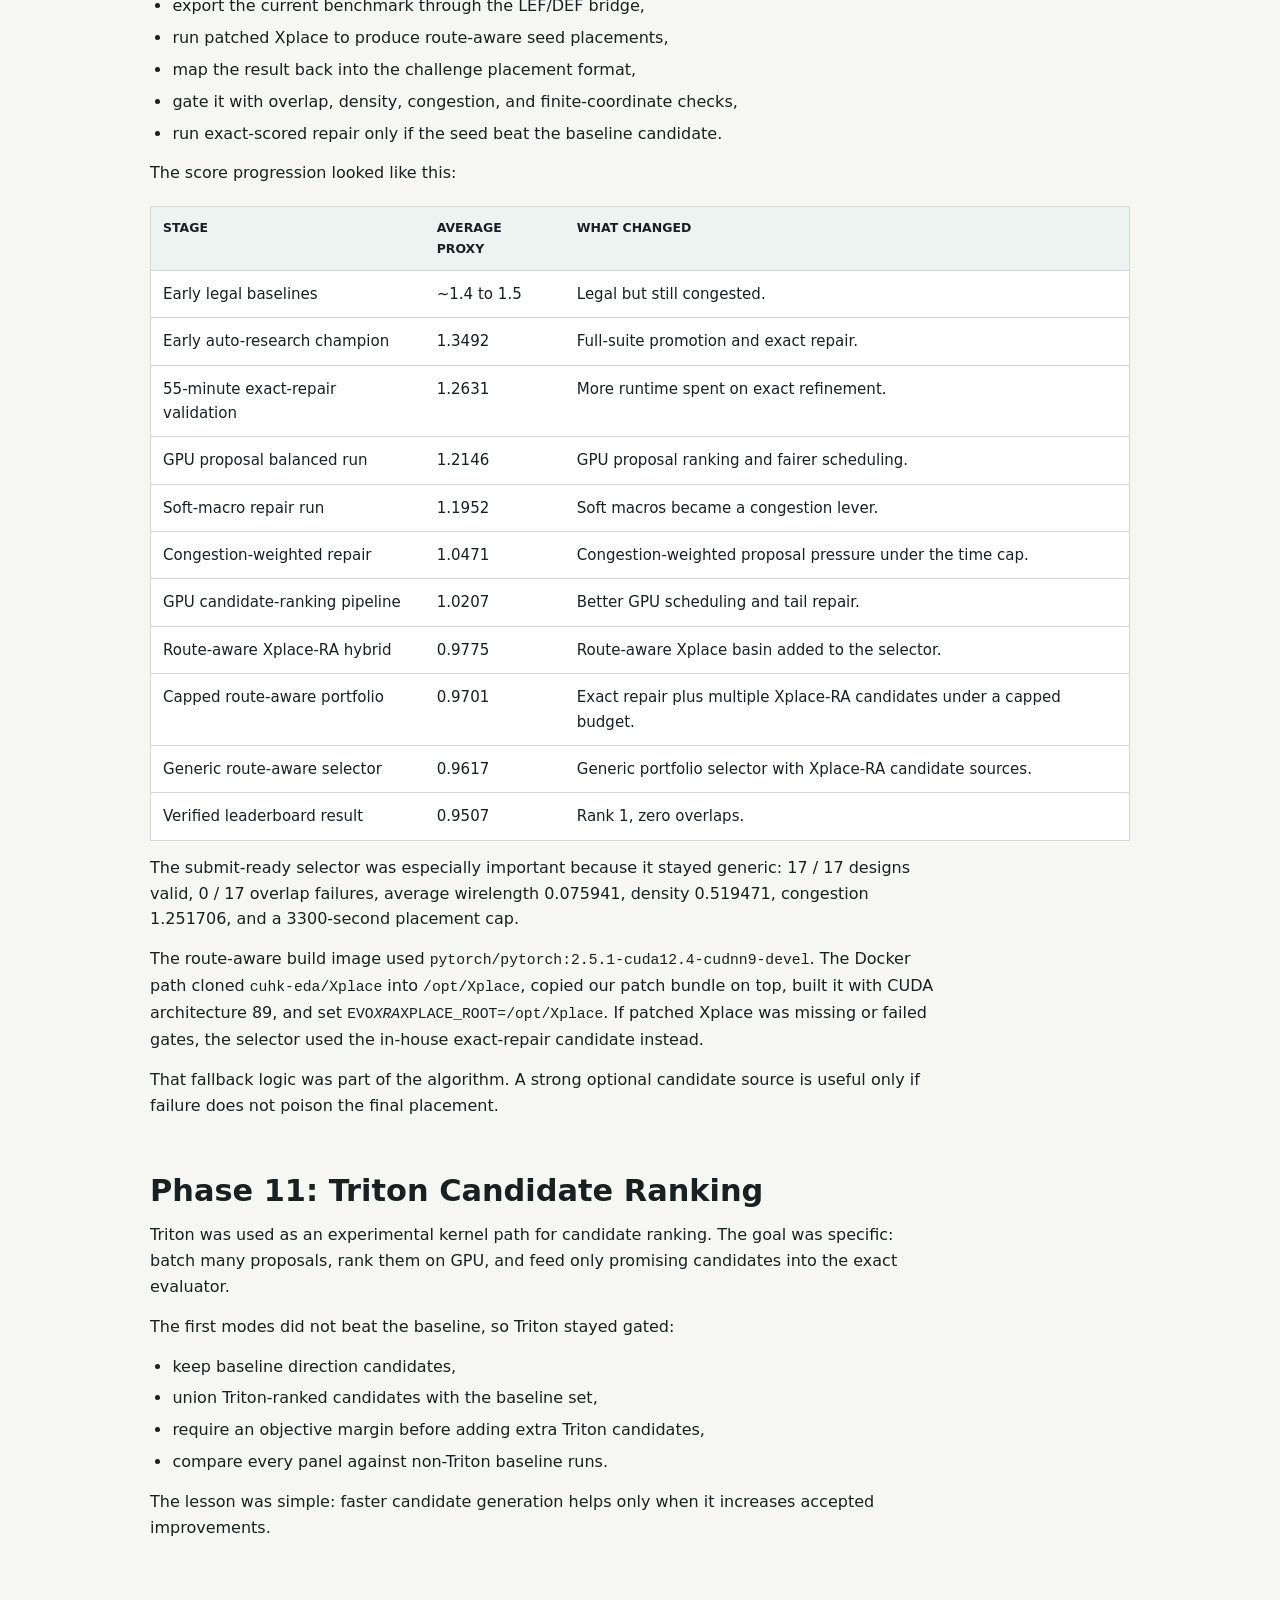
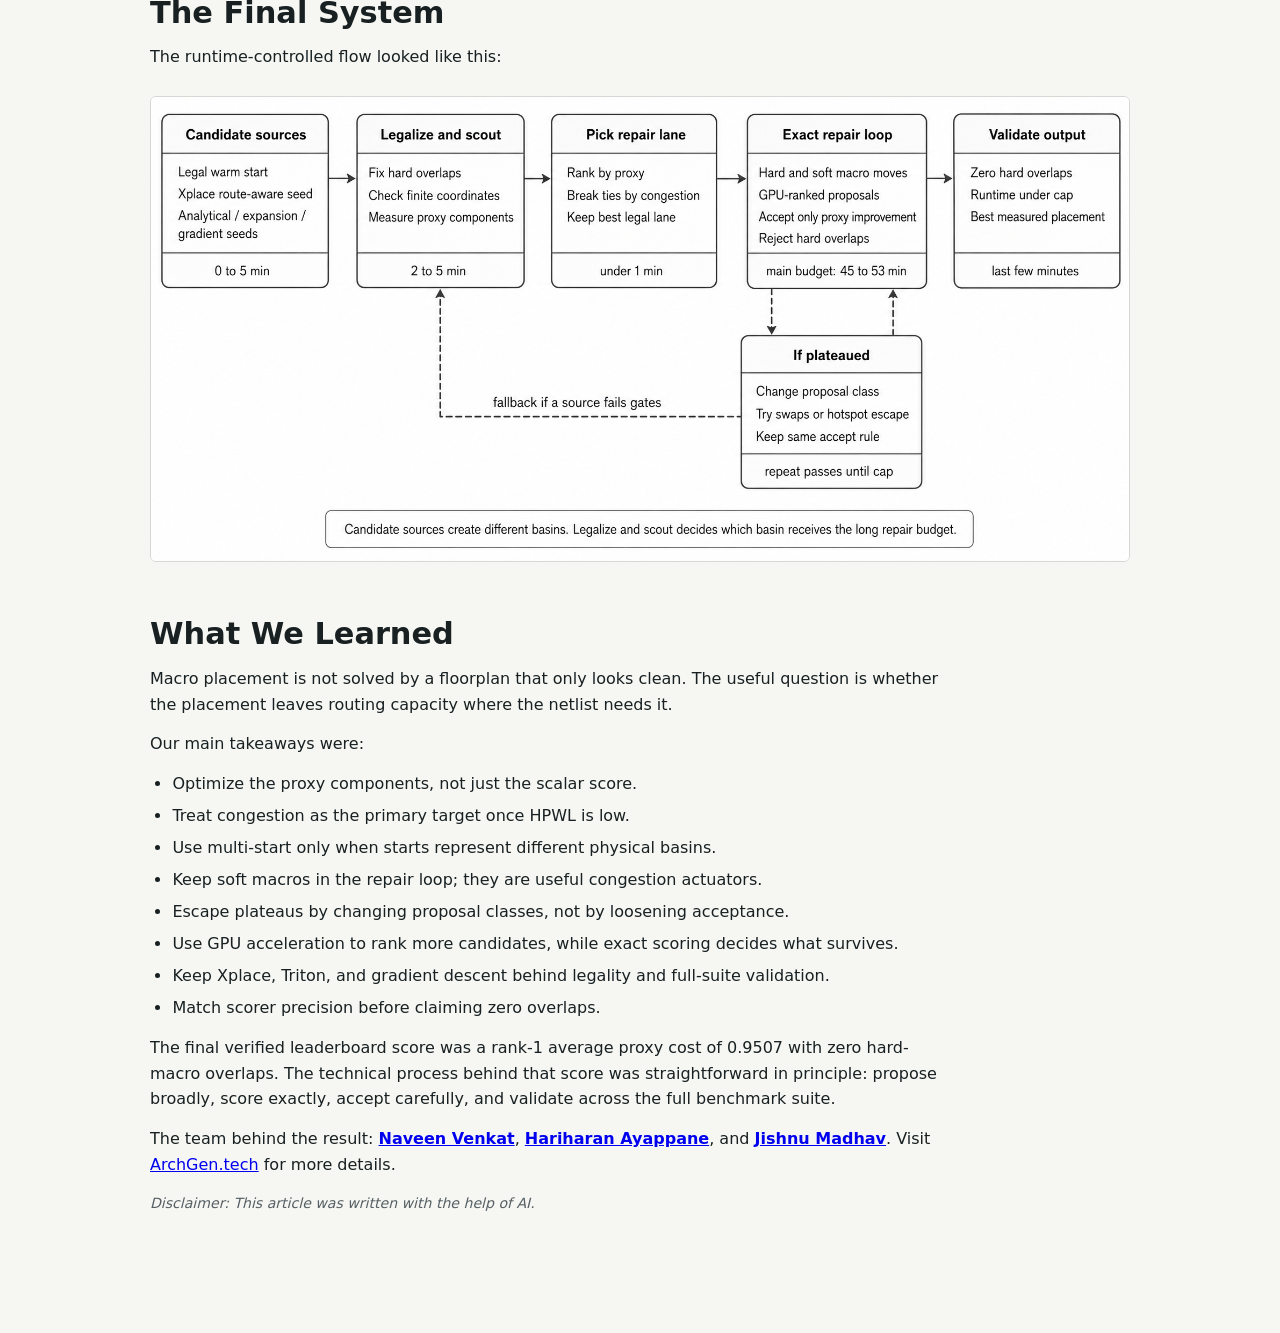
==== commit 4c5a3467: "Link team member profiles" ====
--- a/index.html
+++ b/index.html
@@ -24,7 +24,7 @@
     </main>
 
     <script>
-      const markdownUrl = "article.md?v=final-flow-png";
+      const markdownUrl = "article.md?v=linkedin-footer";
 
       function escapeHtml(value) {
         return value
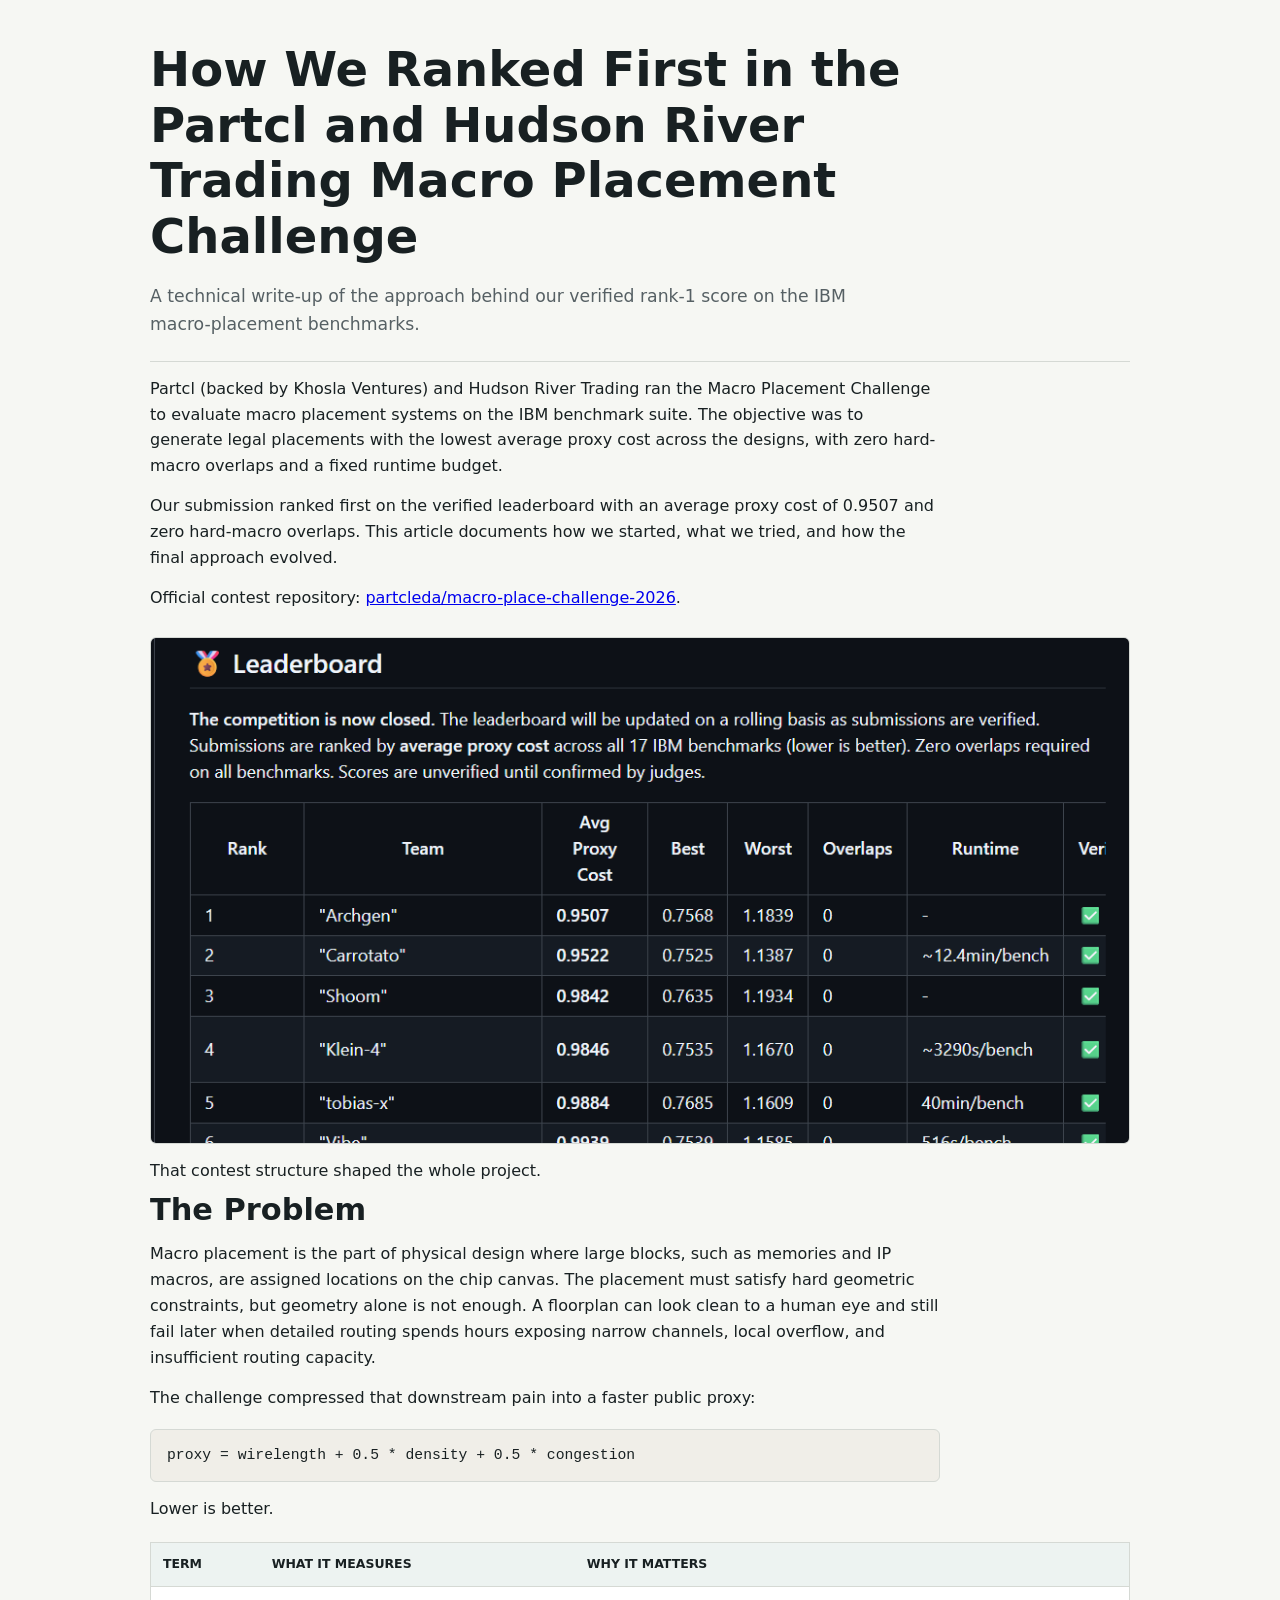
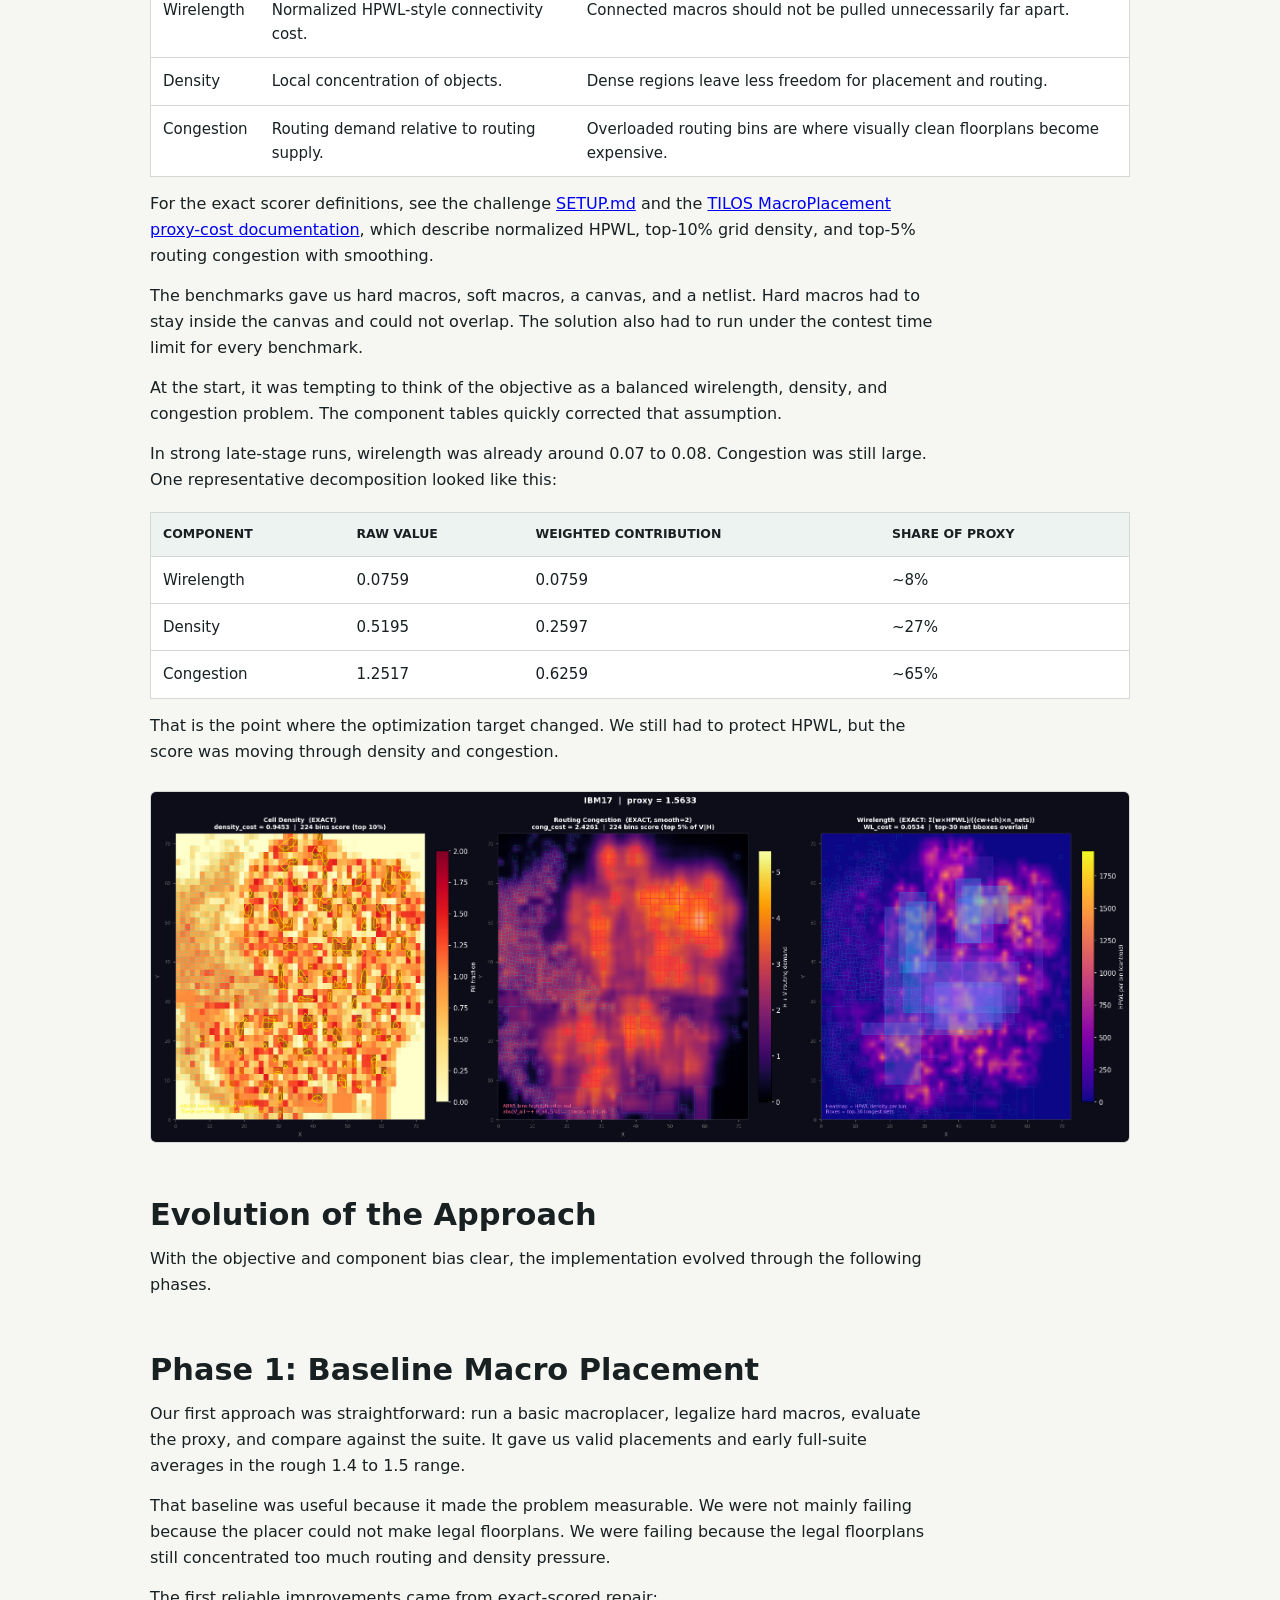
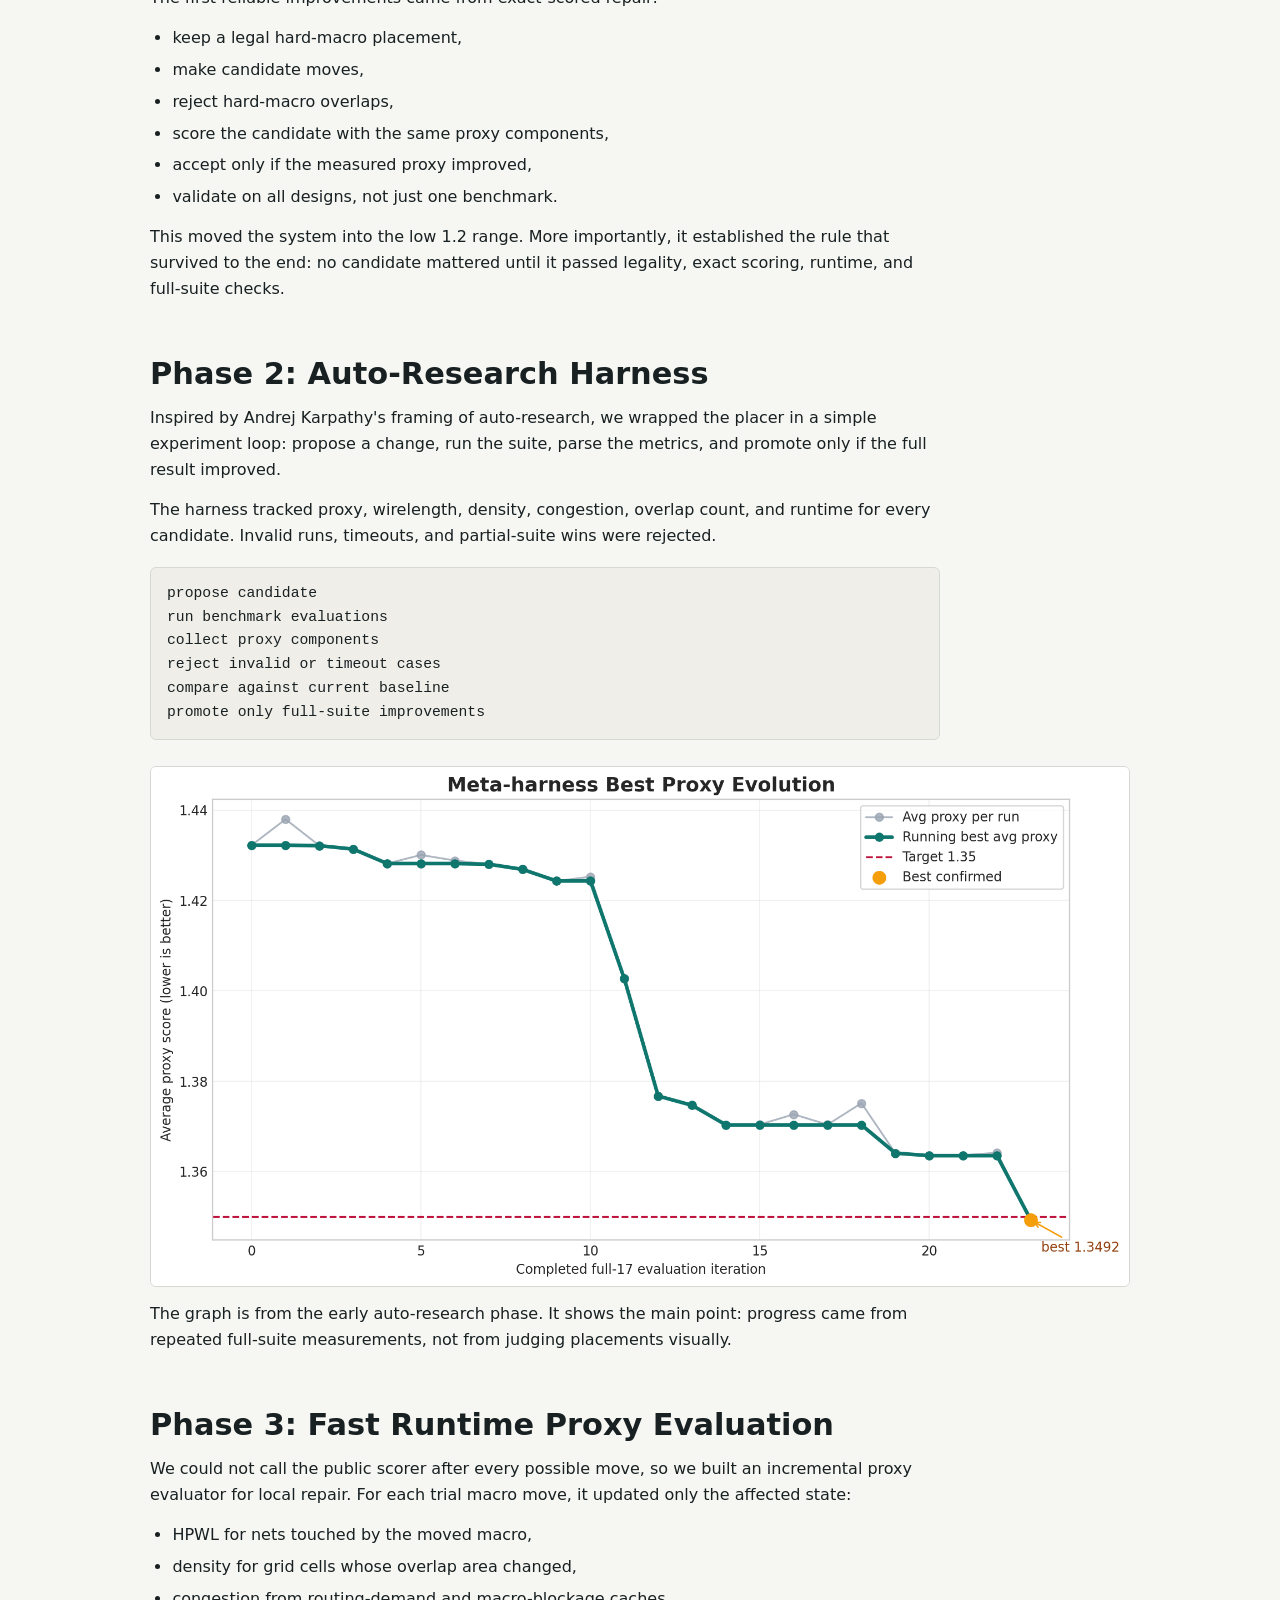
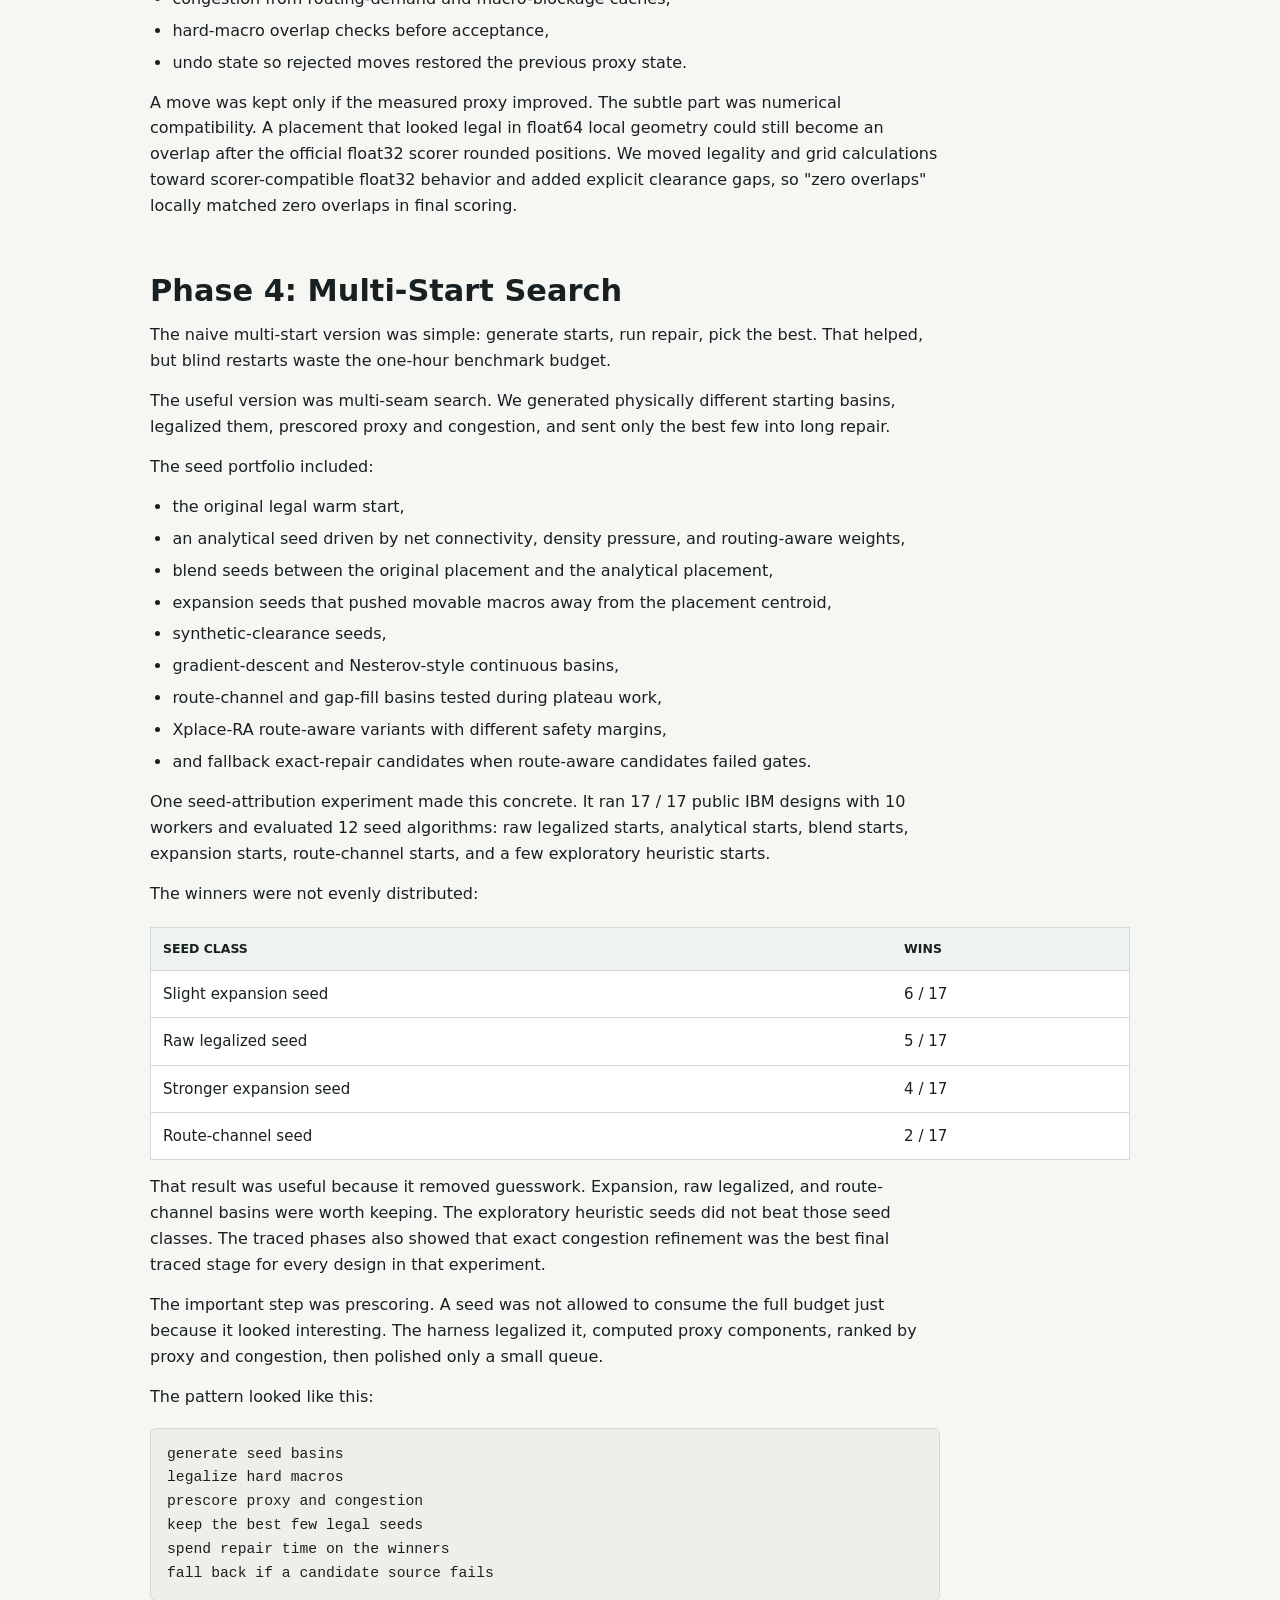
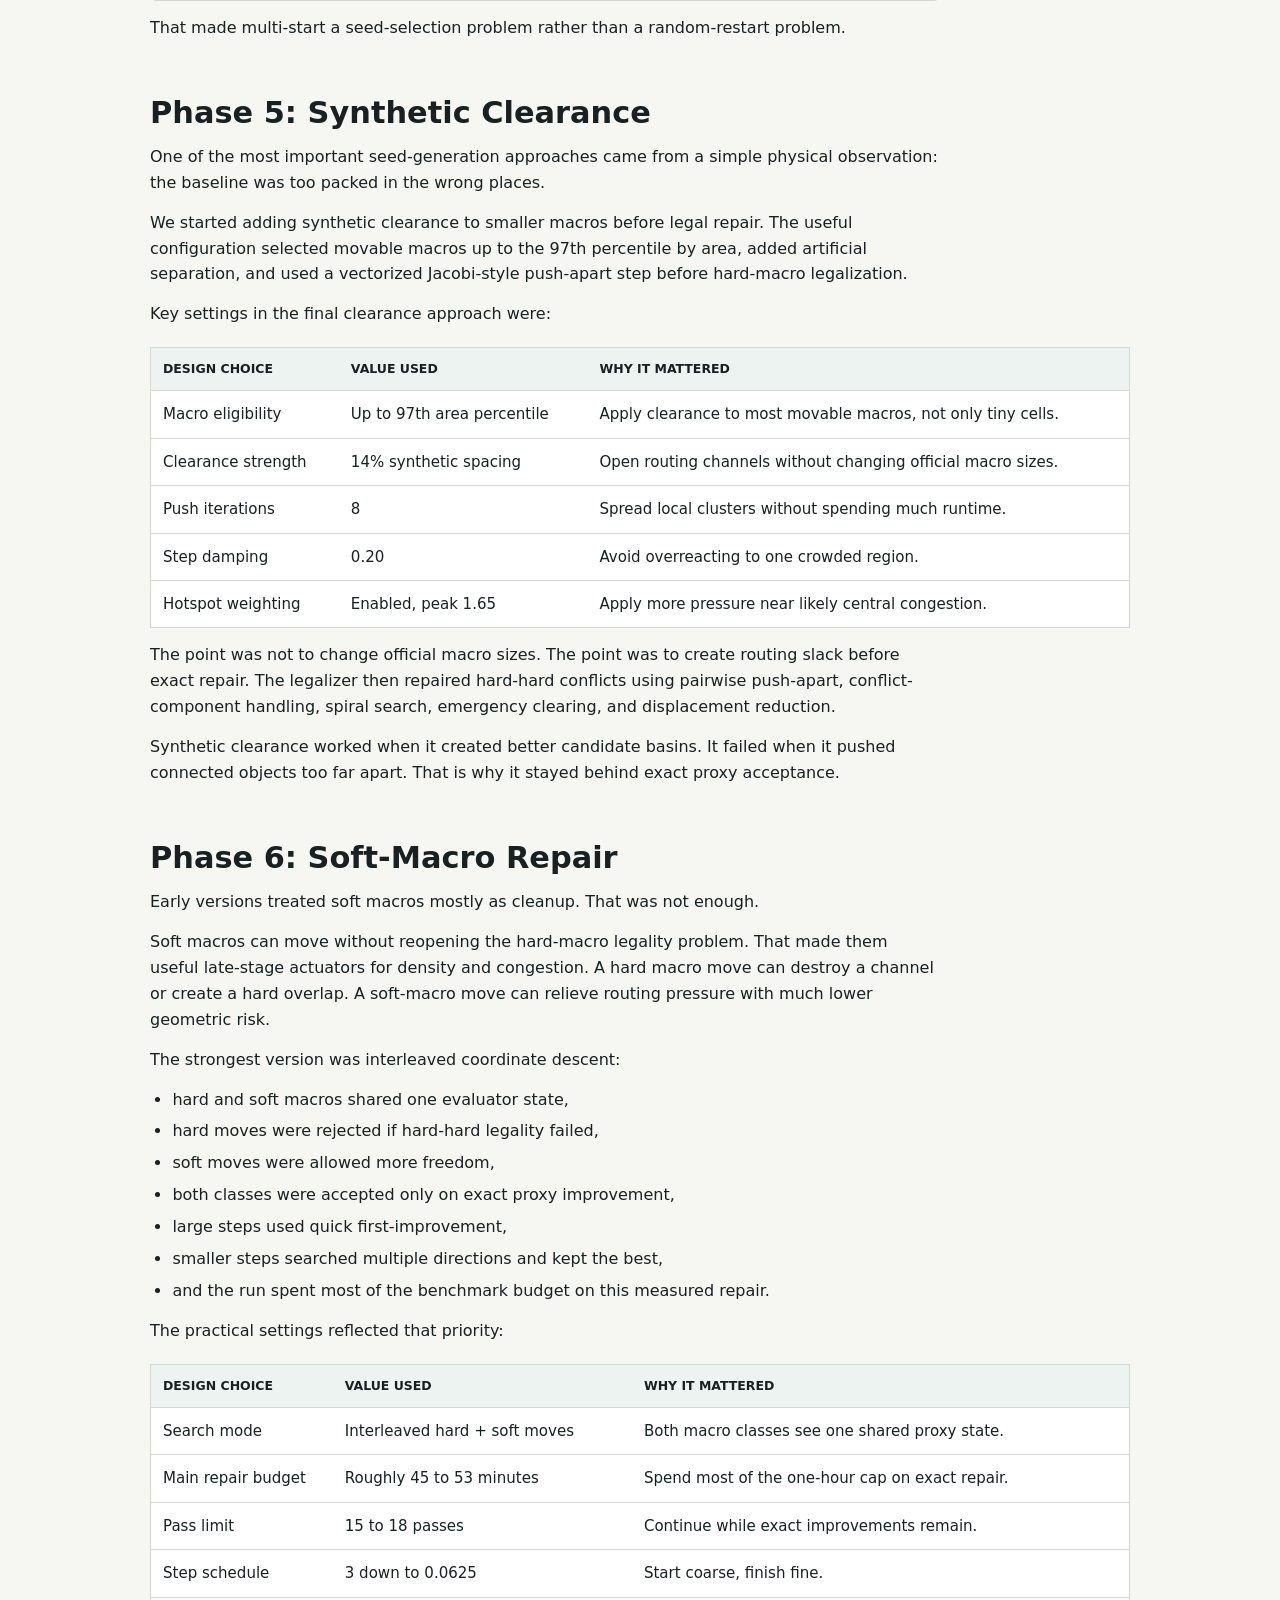
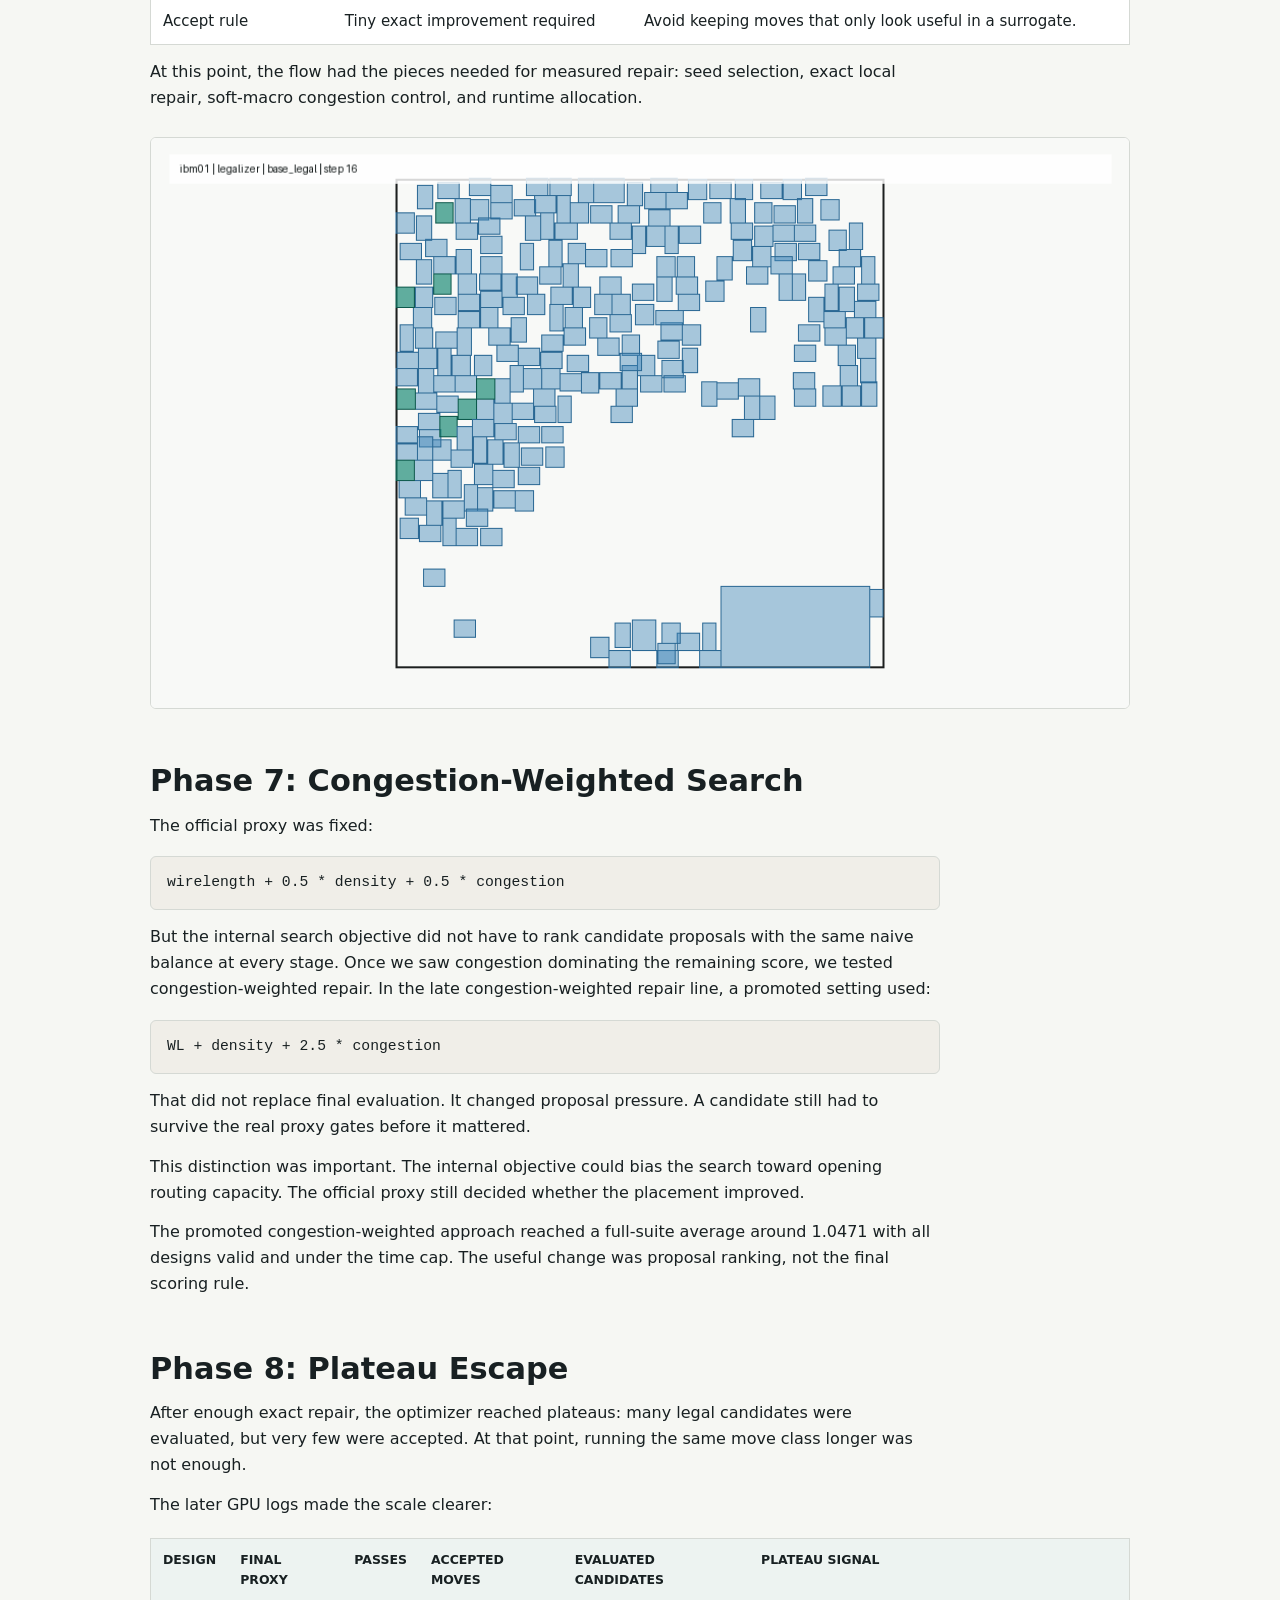
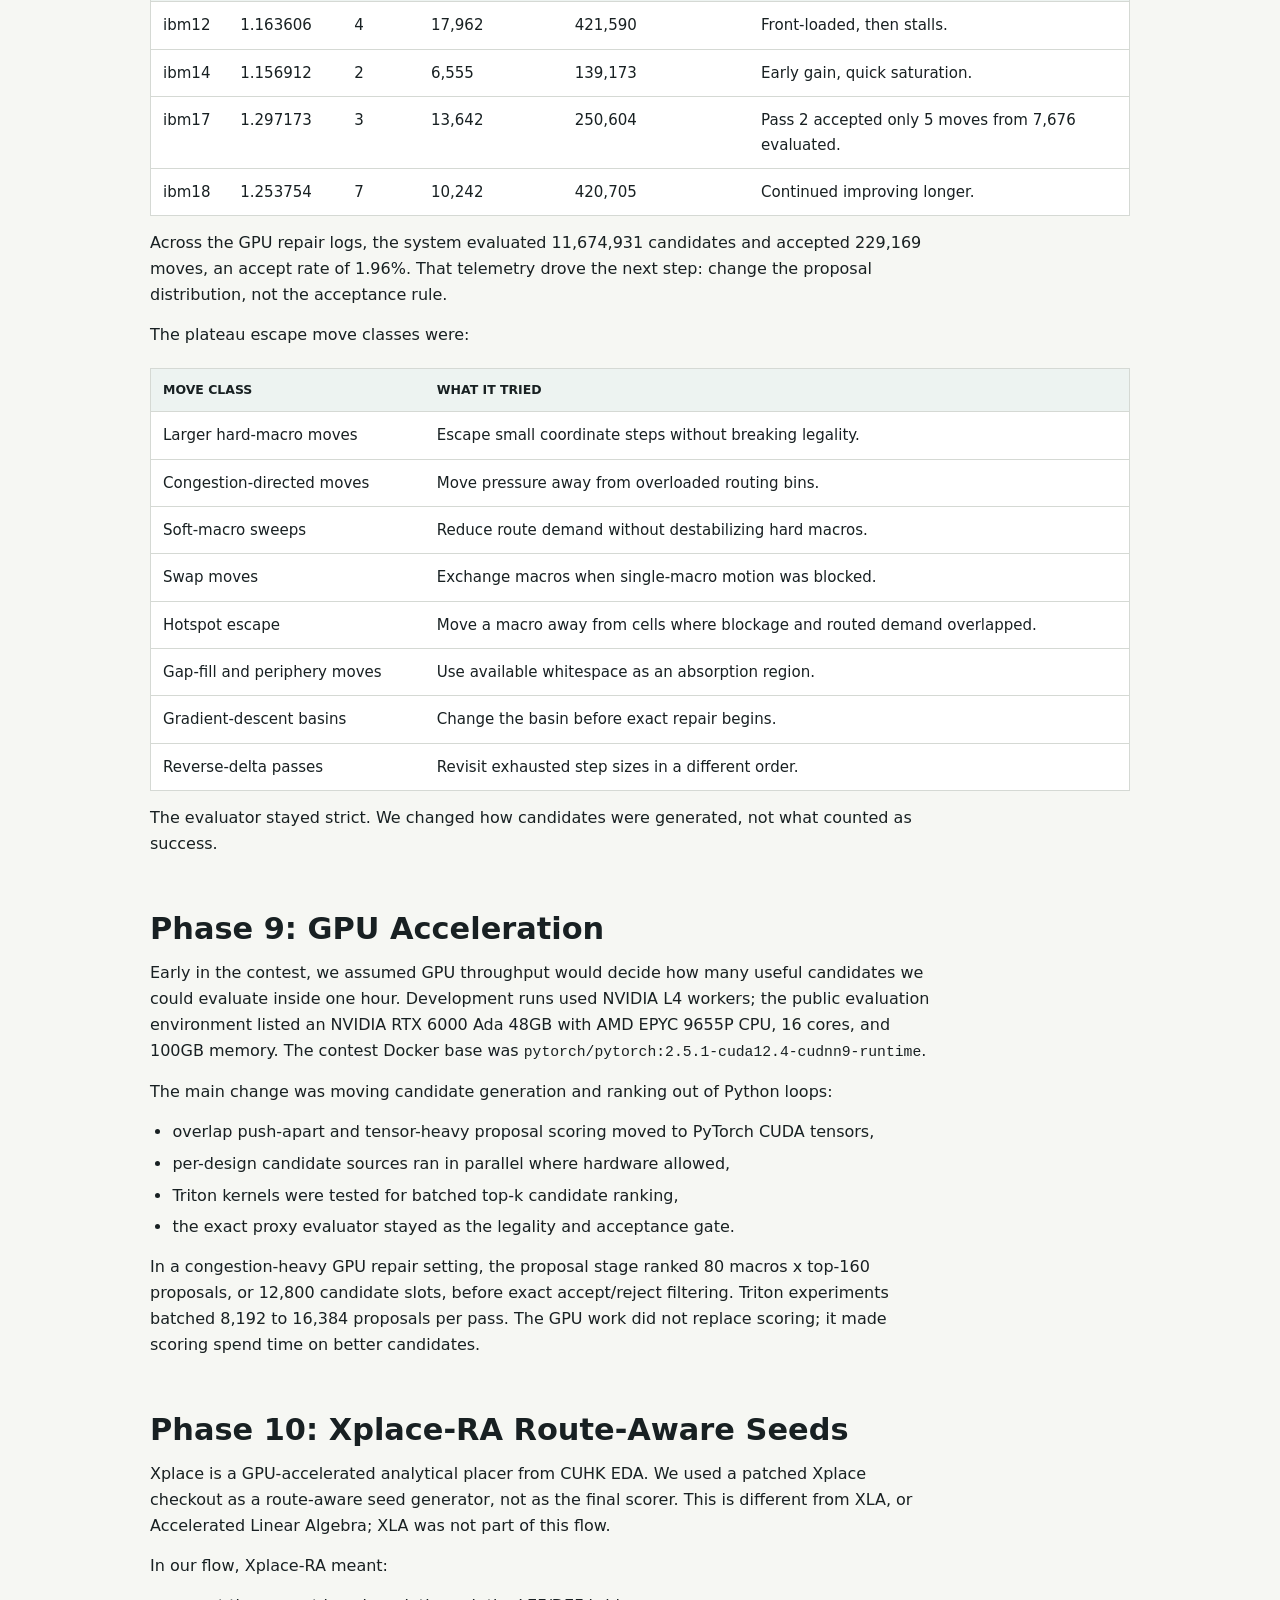
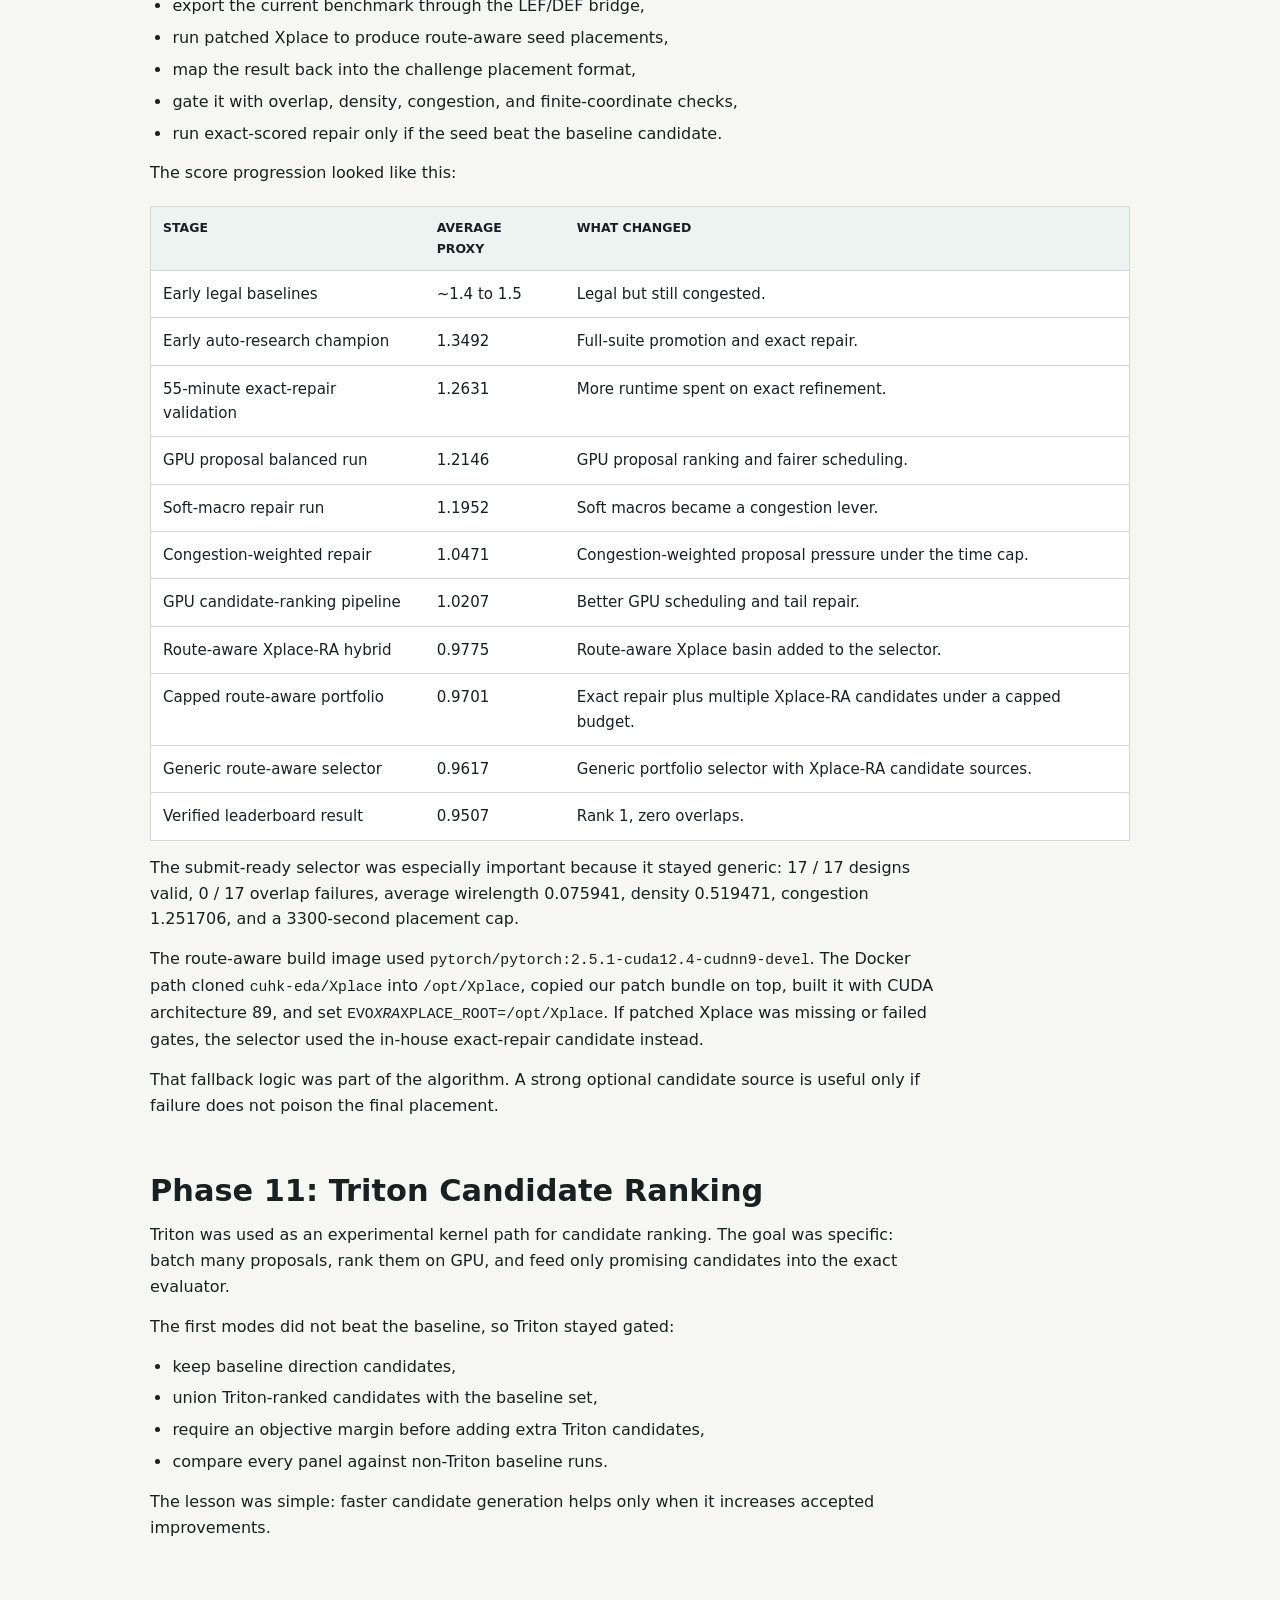
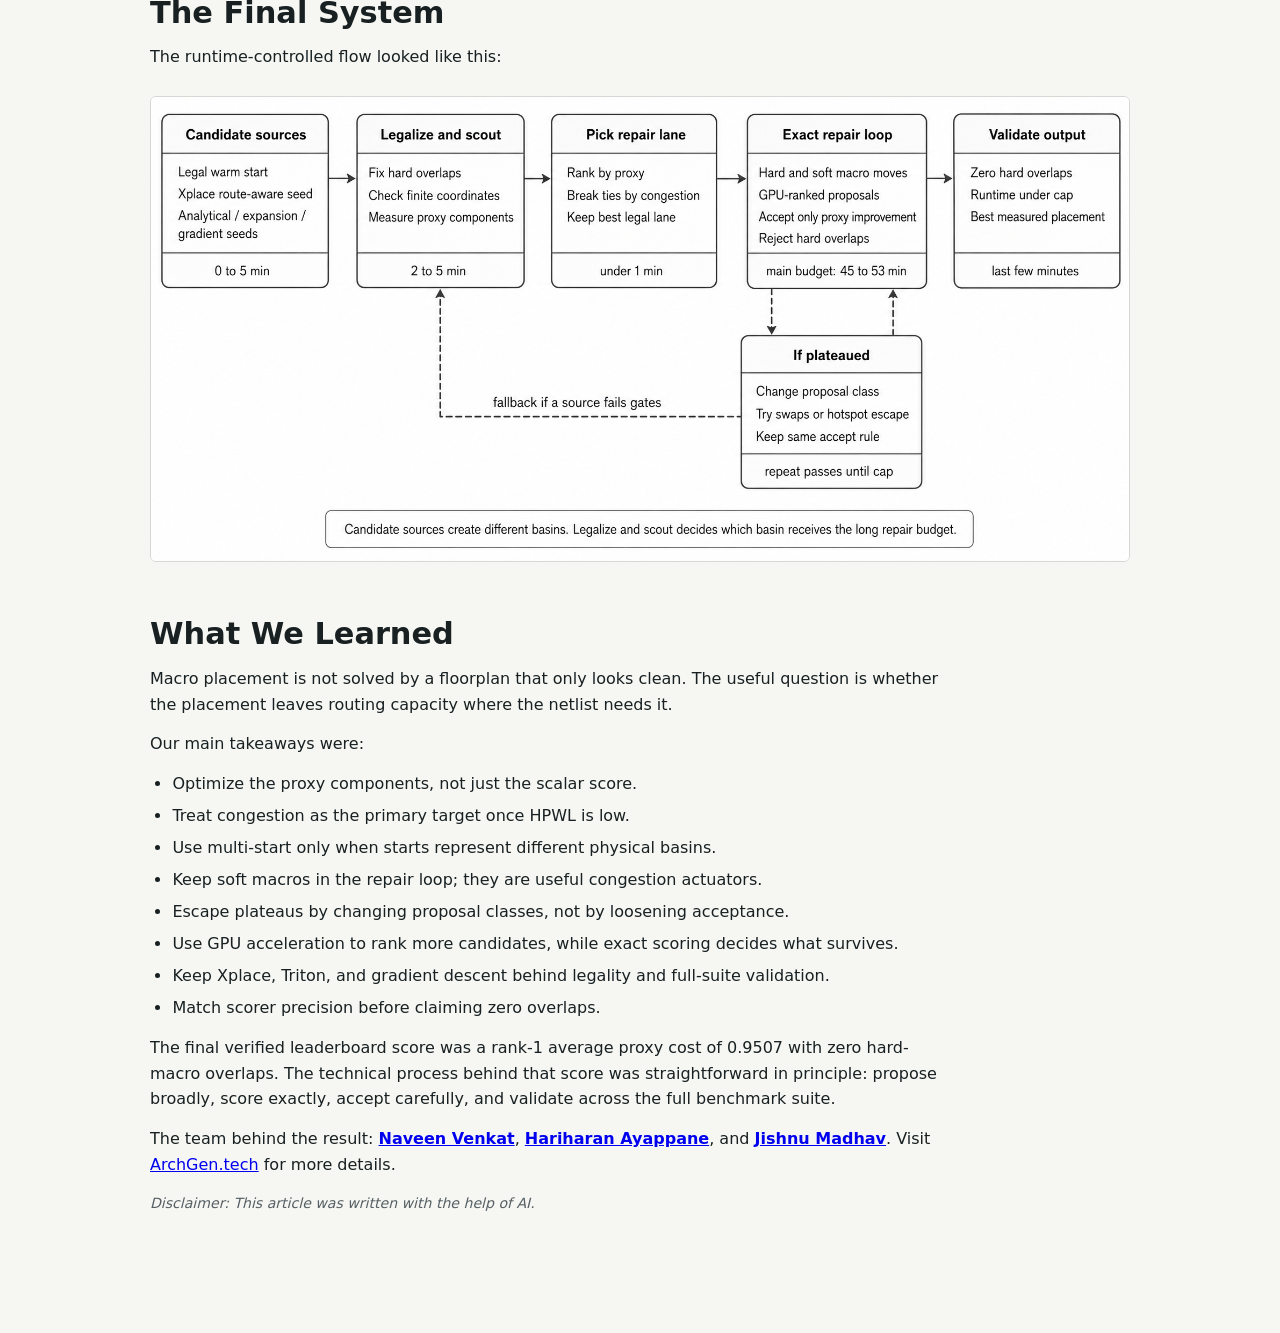
==== commit cf50da75: "Fix markdown link rendering" ====
--- a/index.html
+++ b/index.html
@@ -24,7 +24,7 @@
     </main>
 
     <script>
-      const markdownUrl = "article.md?v=linkedin-footer";
+      const markdownUrl = "article.md?v=linkedin-renderfix";
 
       function escapeHtml(value) {
         return value
@@ -42,13 +42,13 @@
 
       function renderInline(value) {
         return escapeHtml(value)
+          .replace(/`([^`]+)`/g, "<code>$1</code>")
+          .replace(/\*\*([^*]+)\*\*/g, "<strong>$1</strong>")
+          .replace(/_([^_]+)_/g, "<em>$1</em>")
           .replace(
             /\[([^\]]+)\]\((https?:\/\/[^)\s]+)\)/g,
             '<a href="$2" target="_blank" rel="noopener noreferrer">$1</a>'
-          )
-          .replace(/`([^`]+)`/g, "<code>$1</code>")
-          .replace(/\*\*([^*]+)\*\*/g, "<strong>$1</strong>")
-          .replace(/_([^_]+)_/g, "<em>$1</em>");
+          );
       }
 
       function imageSrc(src) {
